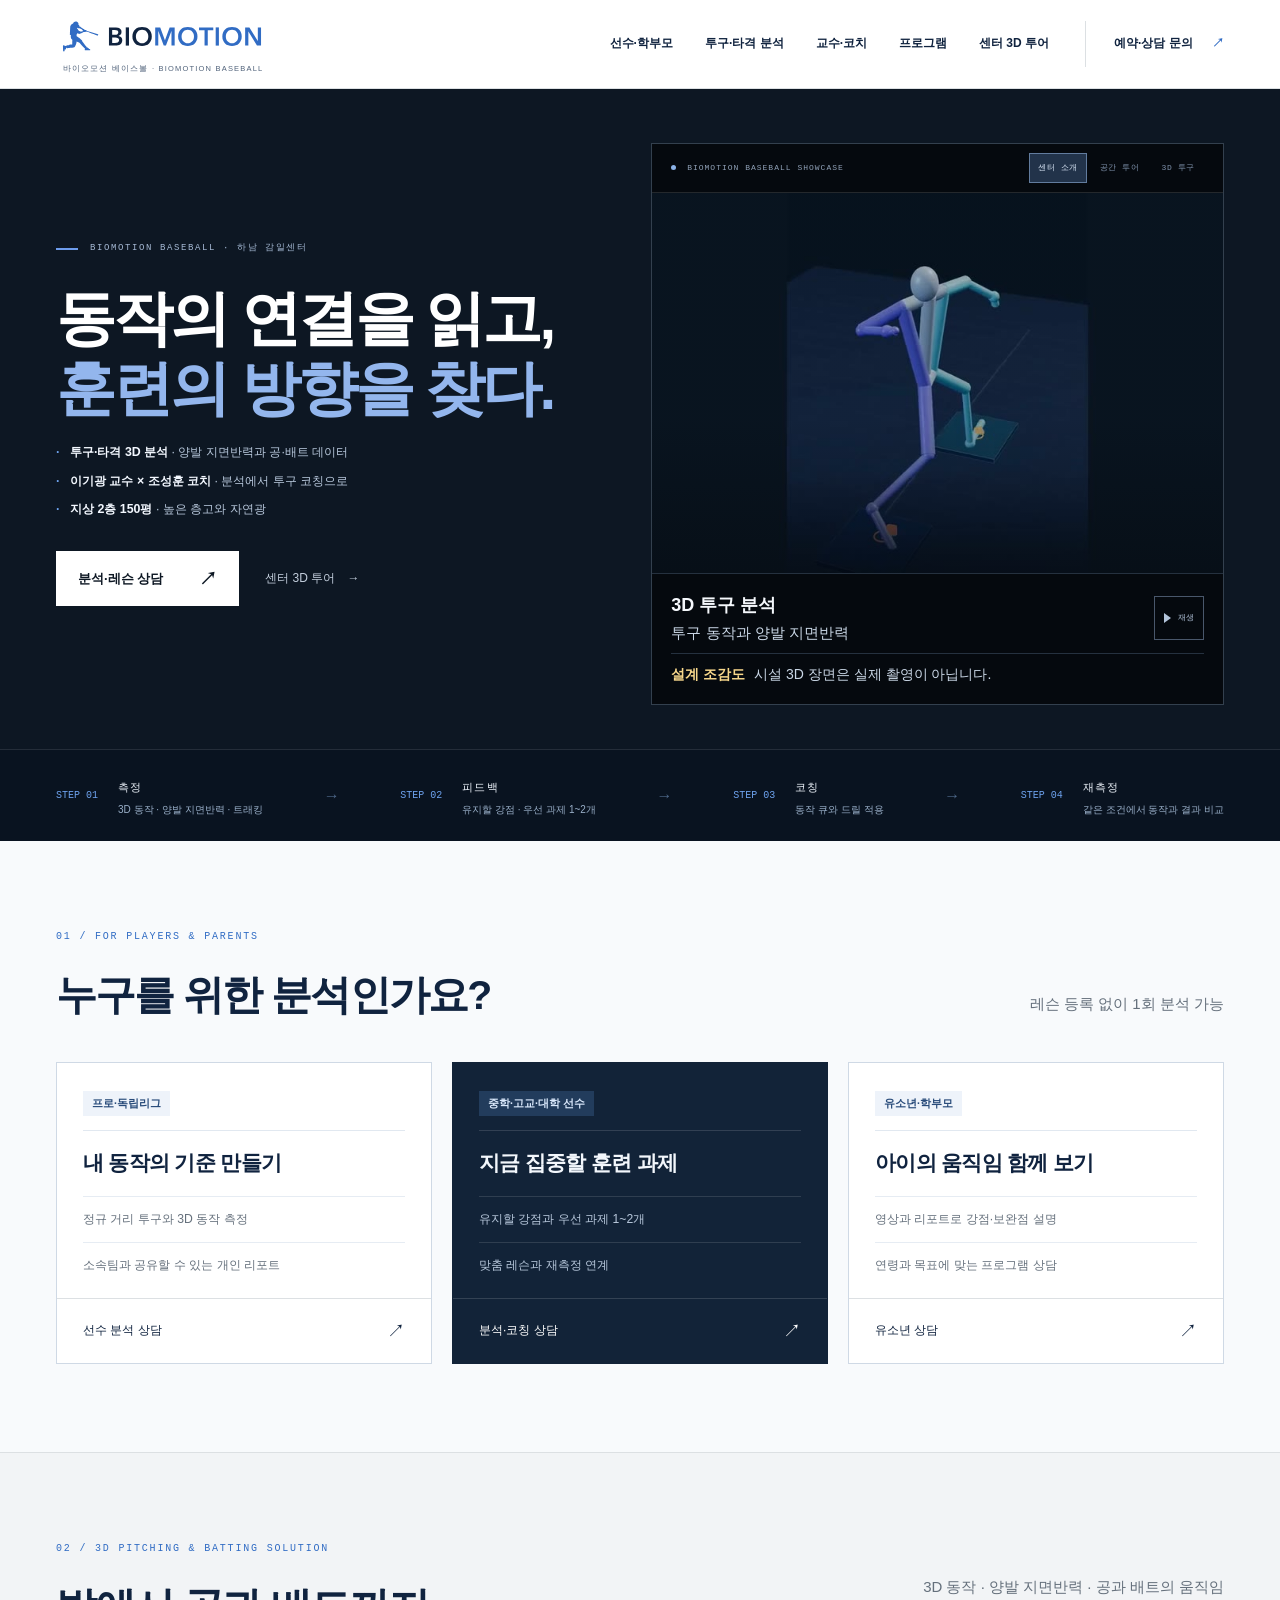
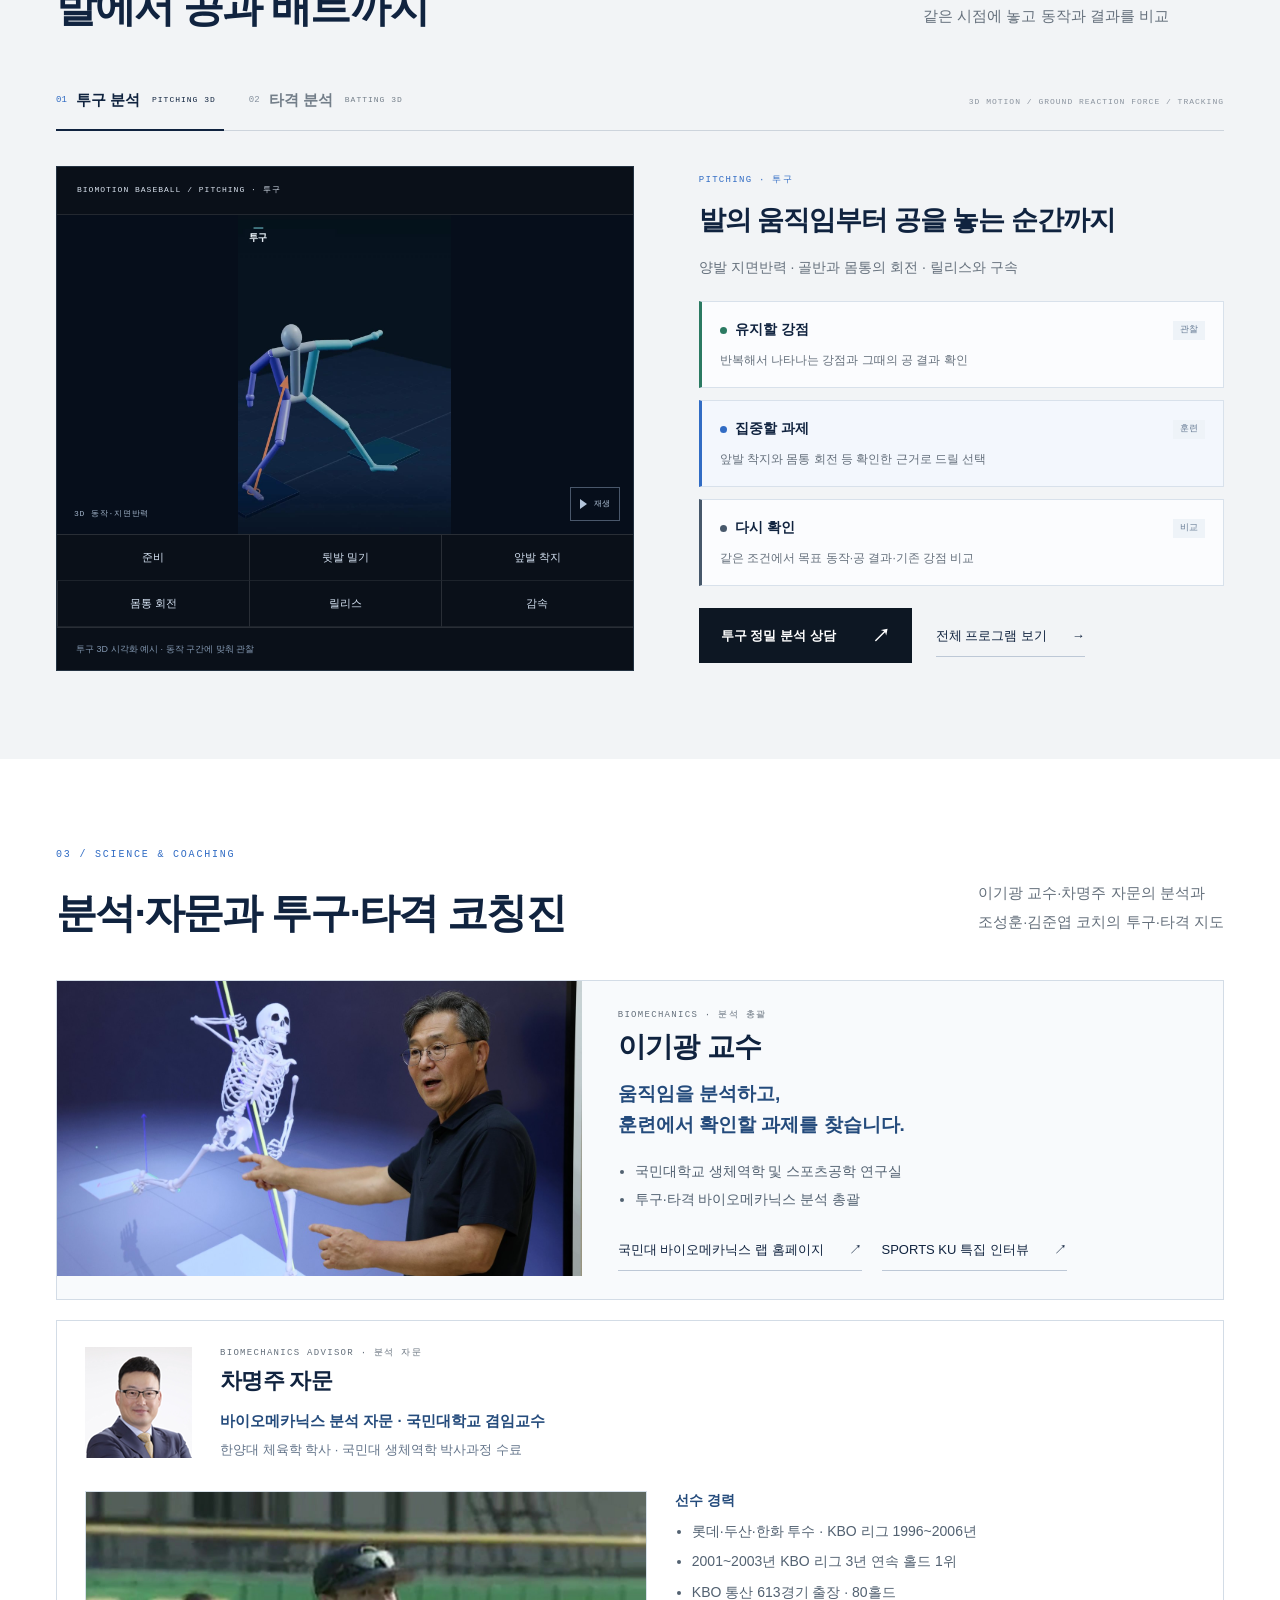
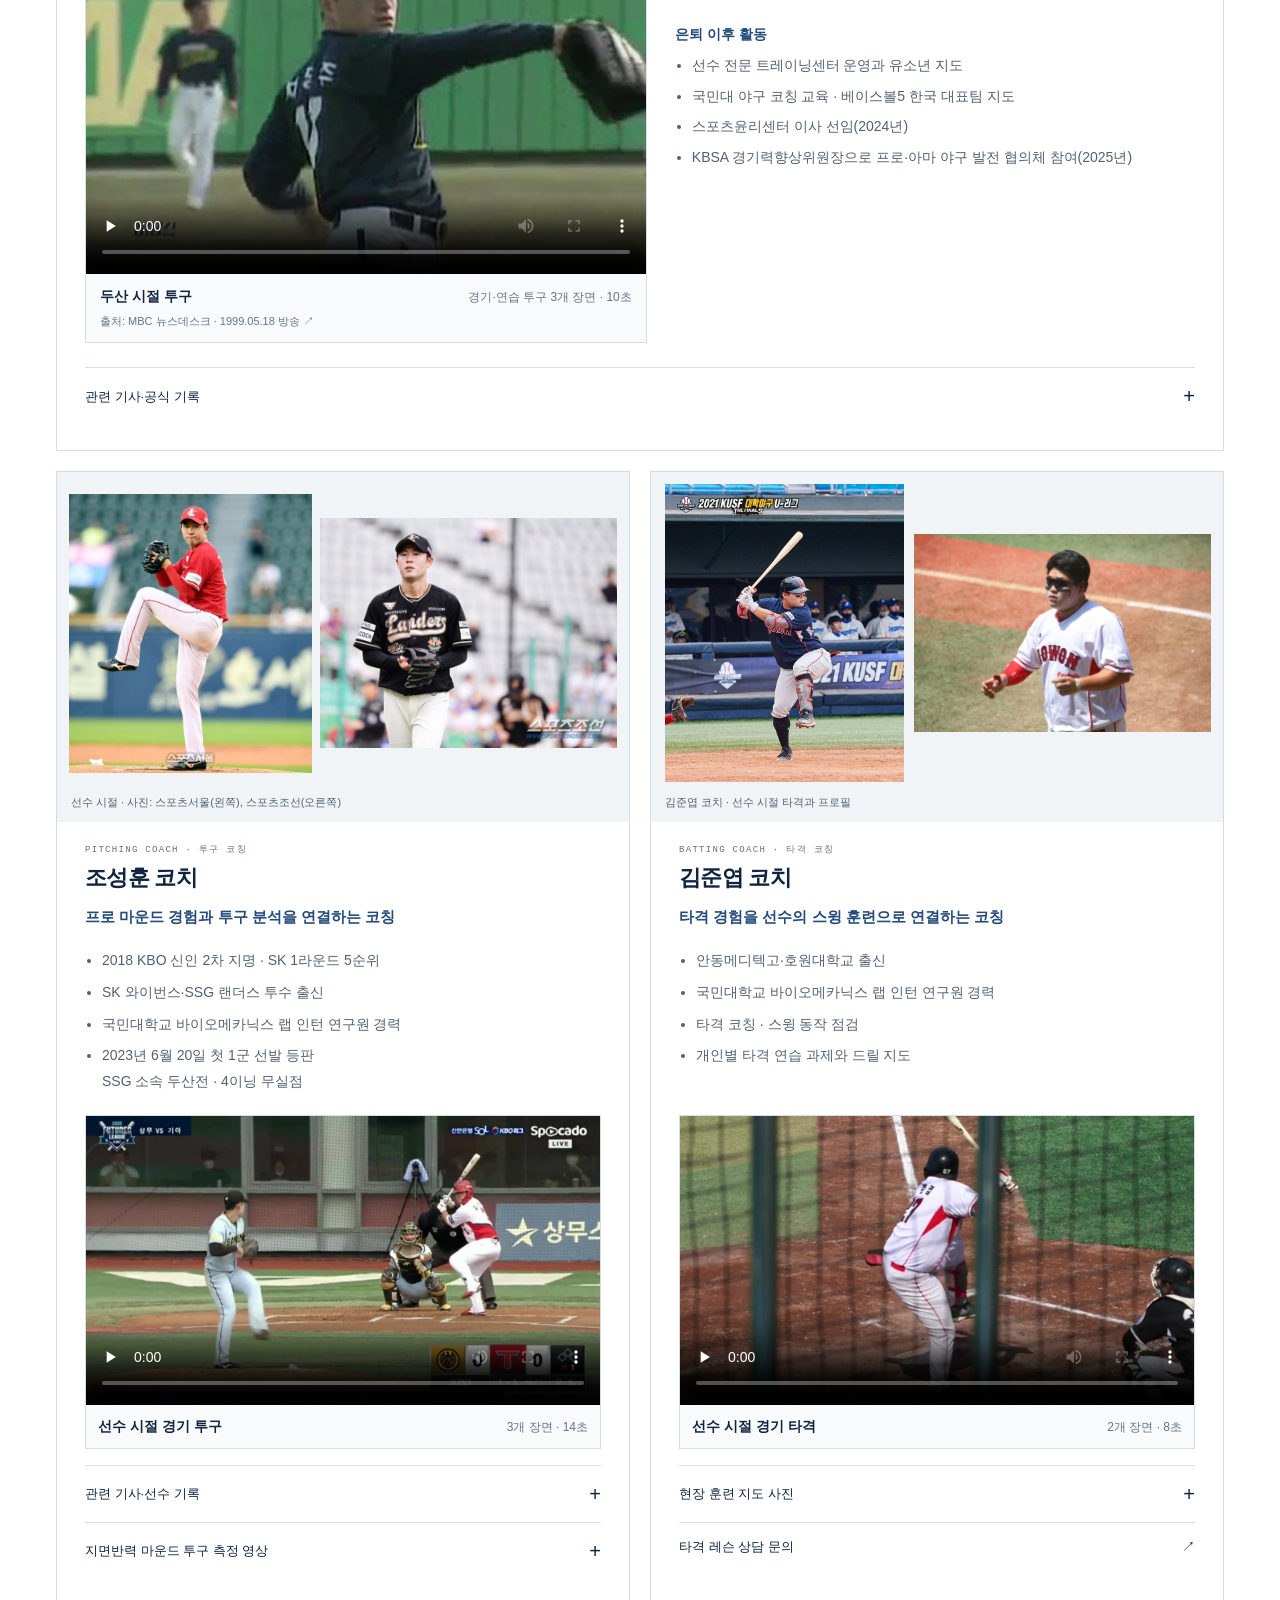
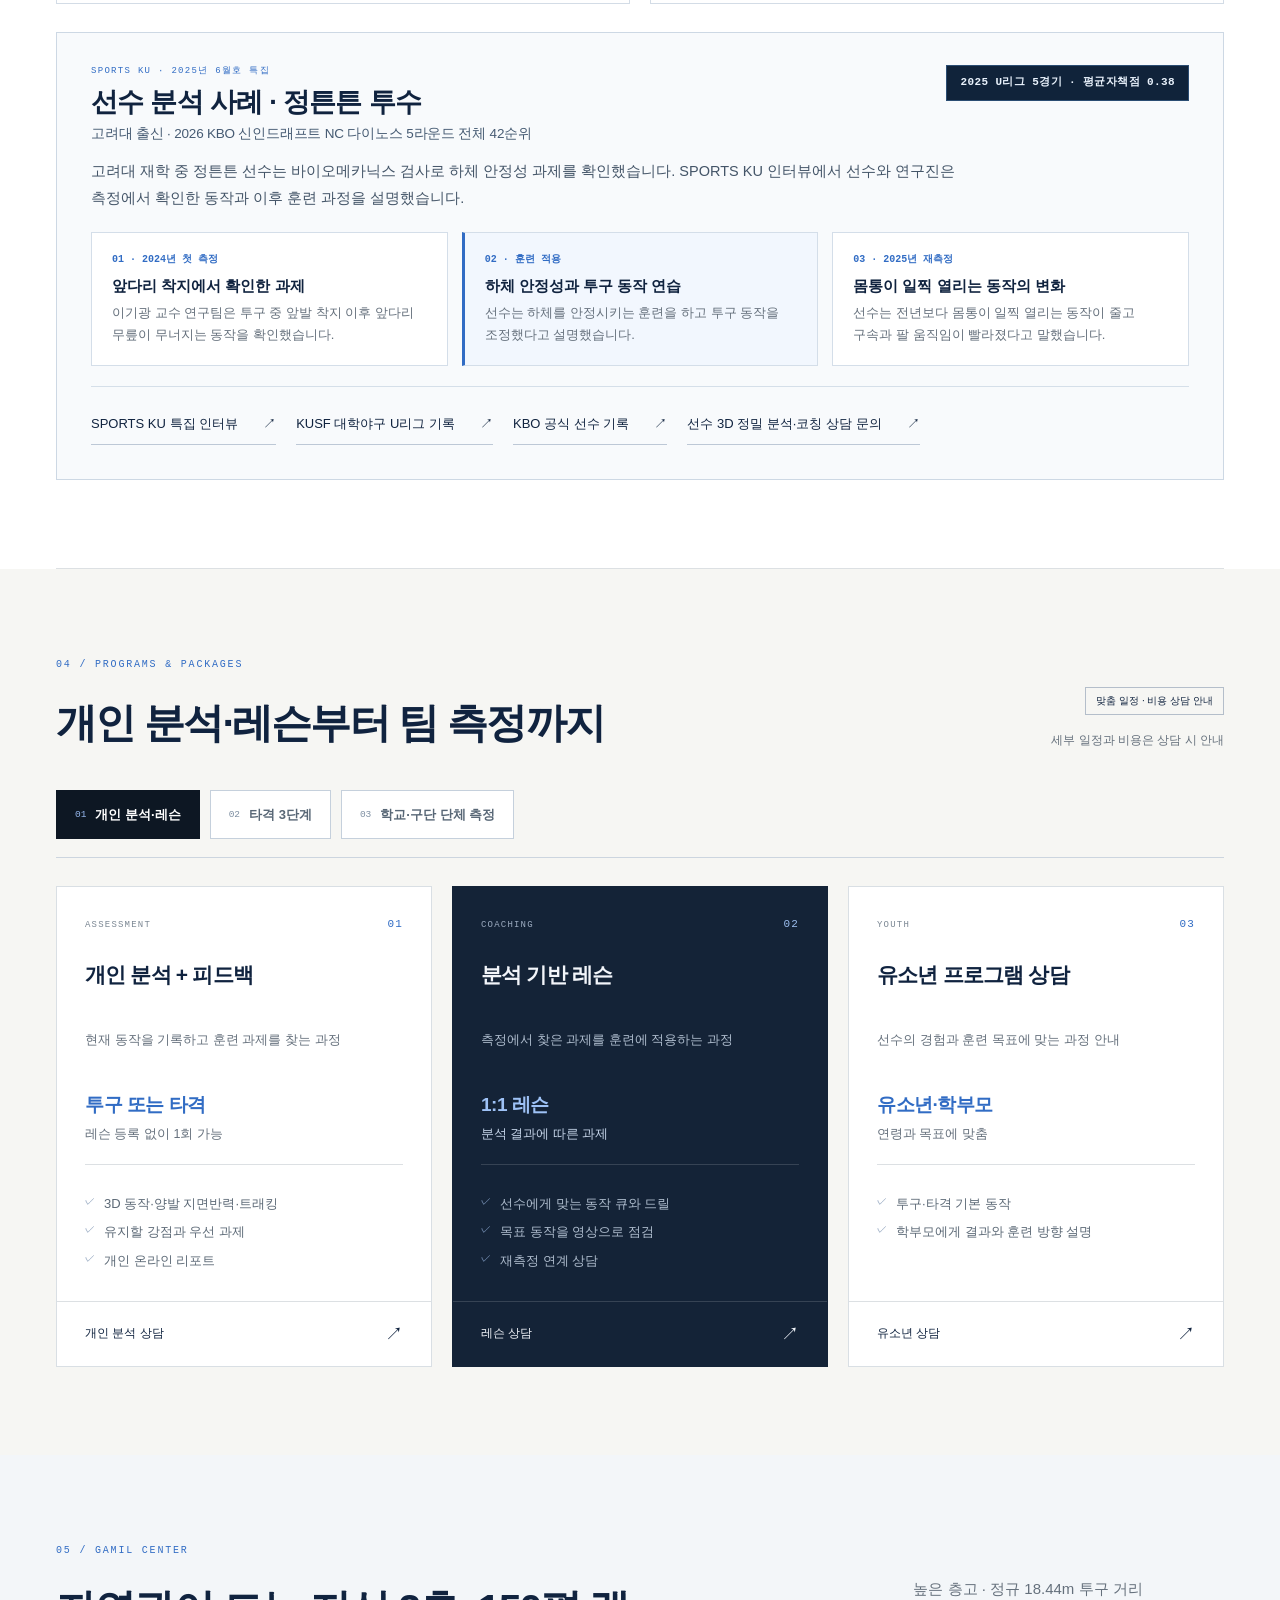
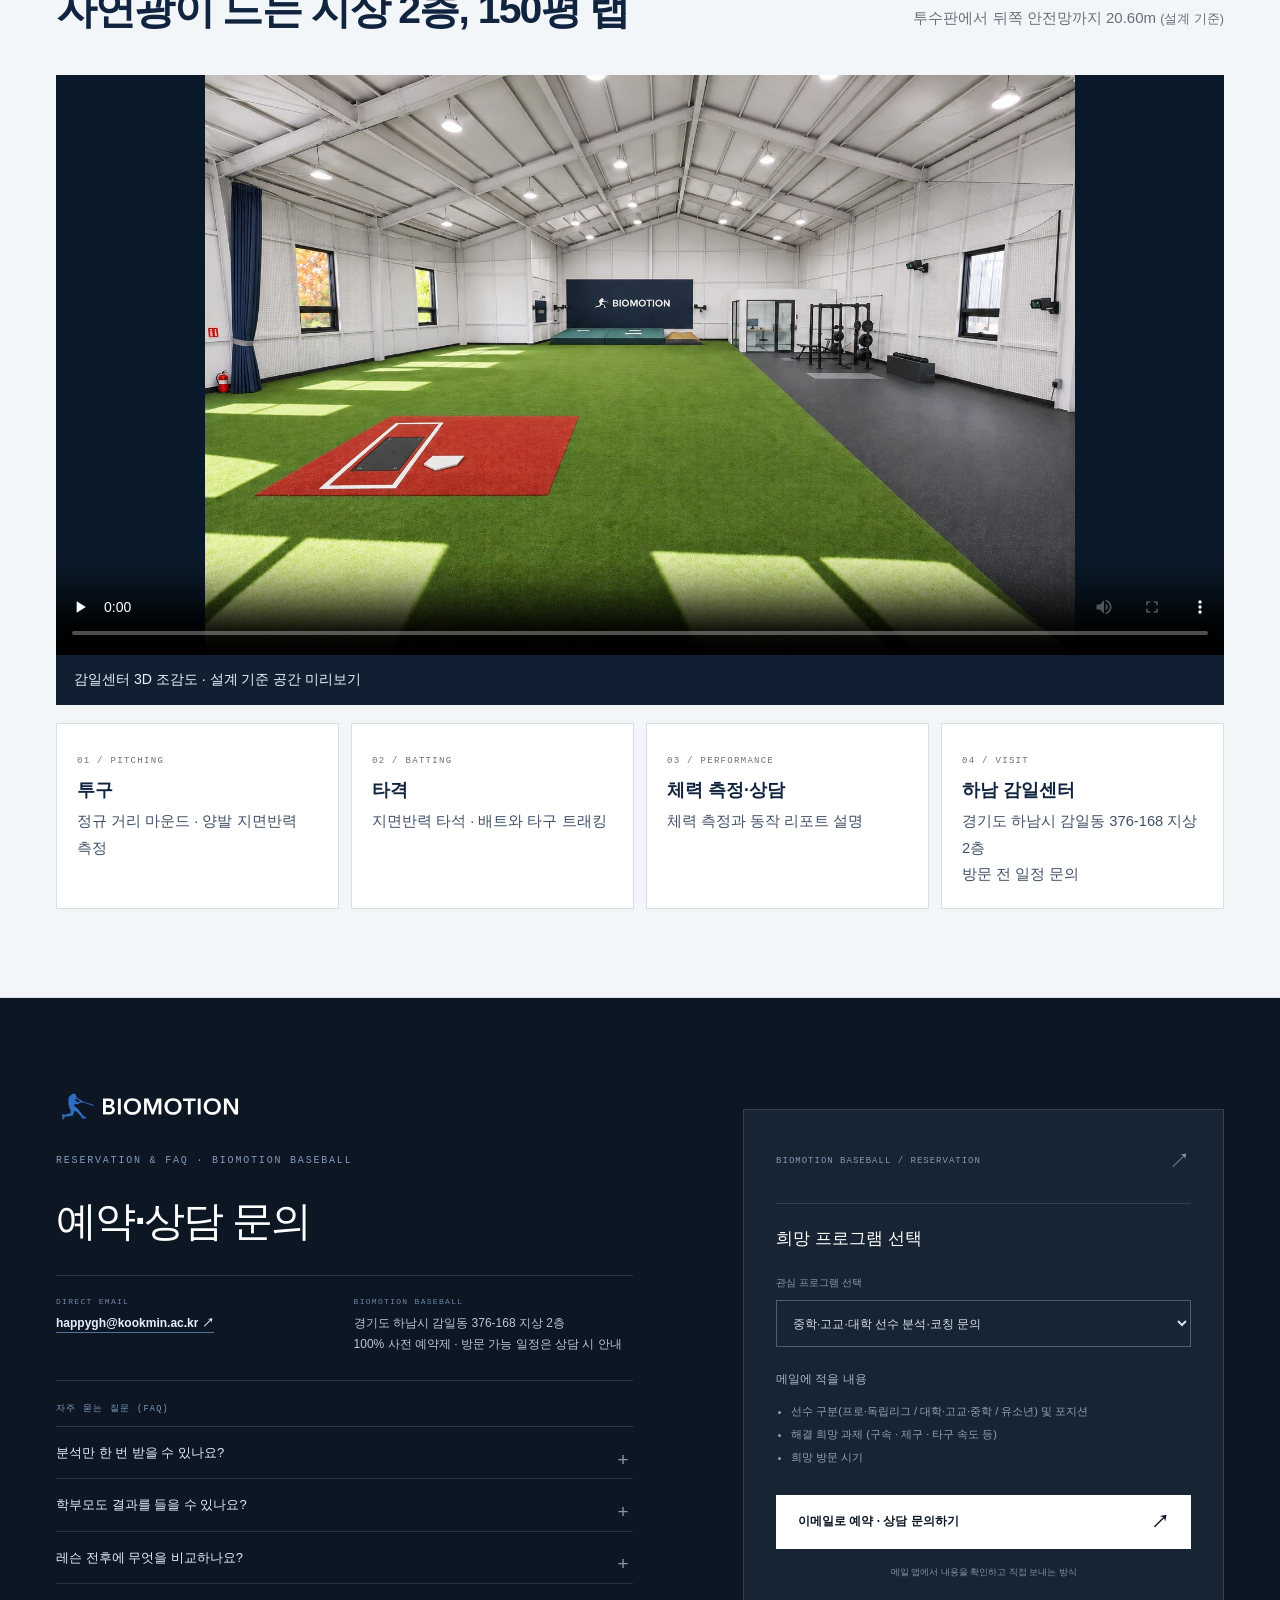
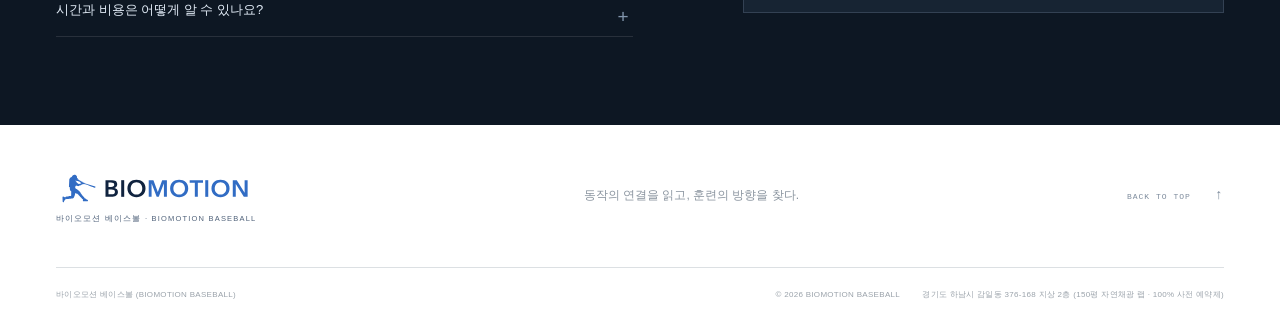
==== index.html @ 8c597ff2 "Add Doosan pitching clip to Cha adviser profile" ====
<!doctype html>
<html lang="ko">
<head>
  <meta charset="utf-8">
  <meta name="viewport" content="width=device-width, initial-scale=1">
  <meta name="theme-color" content="#08131f">
  <title>바이오모션 베이스볼 | BIOMOTION BASEBALL — 3D 투구·타격 분석 &amp; 전담 코칭</title>
  <meta name="description" content="바이오모션 베이스볼 하남 감일센터. 3D 투구·타격 분석, 양발 지면반력 측정, 개인 코칭과 재측정. 이기광 교수 · 조성훈 투수 코치.">
  <link rel="canonical" href="https://biomotion.kr/">
  <meta property="og:type" content="website">
  <meta property="og:url" content="https://biomotion.kr/">
  <meta property="og:title" content="바이오모션 베이스볼 | 3D 투구·타격 분석과 코칭">
  <meta property="og:description" content="하남 감일센터 · 선수의 움직임을 읽고 훈련 과제를 찾는 3D 분석과 코칭">
  <meta property="og:image" content="https://biomotion.kr/assets/facility-interior-wide.jpg">
  <link rel="icon" href="assets/brand/biomotion-symbol.svg">
  <link rel="stylesheet" href="center.css?v=20261107-team-intern">
  <script src="center.js?v=20261106-sportsku" defer></script>
</head>
<body>
<a class="skip" href="#main">본문으로 이동</a>
<header class="header" id="page-header">
  <div class="nav-inner wrap">
    <a class="brand" href="#intro" aria-label="바이오모션 베이스볼 홈">
      <span class="brand-lockup">
        <img src="assets/brand/biomotion-horizontal-color.svg" width="736" height="160" alt="BioMotion">
        <small>바이오모션 베이스볼 · BIOMOTION BASEBALL</small>
      </span>
    </a>
    <button class="menu" aria-expanded="false" aria-controls="navigation"><span>메뉴</span><i aria-hidden="true"></i></button>
    <nav id="navigation" aria-label="주 메뉴">
      <a href="#solutions">선수·학부모</a>
      <a href="#analysis">투구·타격 분석</a>
      <a href="#team">교수·코치</a>
      <a href="#services">프로그램</a>
      <a href="#facility">센터 3D 투어</a>
      <a class="nav-contact" href="#contact">예약·상담 문의 <span aria-hidden="true">↗</span></a>
    </nav>
  </div>
  <div class="scroll-progress" aria-hidden="true"><span id="page-progress"></span></div>
</header>

<main id="main">
  <!-- 00. HERO -->
  <section class="hero" id="intro">
    <div class="wrap hero-grid">
      <div class="hero-copy">
        <p class="eyebrow"><span class="accent-line"></span> BIOMOTION BASEBALL · 하남 감일센터</p>
        <h1>동작의 연결을 읽고,<br><em>훈련의 방향을 찾다.</em></h1>
        <ul class="hero-bullet-summary" aria-label="센터 핵심 안내">
          <li><strong>투구·타격 3D 분석</strong> · 양발 지면반력과 공·배트 데이터</li>
          <li><strong>이기광 교수 × 조성훈 코치</strong> · 분석에서 투구 코칭으로</li>
          <li><strong>지상 2층 150평</strong> · 높은 층고와 자연광</li>
        </ul>
        <div class="hero-actions">
          <a class="button button-white" href="#contact">분석·레슨 상담 <span aria-hidden="true">↗</span></a>
          <a class="hero-secondary" href="#facility">센터 3D 투어 <span aria-hidden="true">→</span></a>
        </div>
      </div>

      <figure class="hero-visual">
        <div class="visual-topline">
          <span><i aria-hidden="true"></i> BIOMOTION BASEBALL SHOWCASE</span>
          <div class="hero-sport-switch" role="group" aria-label="첫 화면 영상 선택">
            <button type="button" data-hero-sport="official" aria-pressed="true">센터 소개</button>
            <button type="button" data-hero-sport="tour" aria-pressed="false">공간 투어</button>
            <button type="button" data-hero-sport="pitching" aria-pressed="false">3D 투구</button>
          </div>
        </div>
        <div class="hero-media is-contain" id="hero-media-stage" data-hero-mode="official">
          <video id="hero-video" src="assets/baseball-center-hero-desktop-20261106.mp4" poster="assets/baseball-center-hero-desktop-poster-20261106.jpg" data-video-label="이기광 교수 × 조성훈 코치 센터 소개 영상" muted loop playsinline preload="metadata" aria-label="이기광 교수 × 조성훈 코치 센터 소개 영상"></video>
          <span class="visual-coordinate coord-left" aria-hidden="true">BIOMOTION<br>BASEBALL</span>
          <span class="visual-coordinate coord-right" id="hero-sport-label" aria-hidden="true">이기광 교수 × 조성훈 코치</span>
          <span class="corner corner-tl" aria-hidden="true"></span><span class="corner corner-br" aria-hidden="true"></span>
        </div>
        <figcaption>
          <div class="hero-scene-caption">
            <strong id="hero-scene-title">3D 투구 분석</strong>
            <p id="hero-scene-detail">투구 동작과 양발 지면반력</p>
          </div>
          <div class="hero-video-actions">
            <button class="video-control" id="hero-video-control" aria-label="바이오모션 베이스볼 센터 소개 영상 재생"><span class="pause-icon" aria-hidden="true"></span><span class="control-label">재생</span></button>
          </div>
          <p class="hero-design-note" id="hero-design-note"><strong>설계 조감도</strong> 시설 3D 장면은 실제 촬영이 아닙니다.</p>
        </figcaption>
      </figure>
    </div>

    <div class="pillars-strip" id="process" aria-label="바이오모션 베이스볼 4단계 프로세스">
      <div class="wrap">
        <div><span class="mono">STEP 01</span><div><strong>측정</strong><span>3D 동작 · 양발 지면반력 · 트래킹</span></div></div>
        <i aria-hidden="true">→</i>
        <div><span class="mono">STEP 02</span><div><strong>피드백</strong><span>유지할 강점 · 우선 과제 1~2개</span></div></div>
        <i aria-hidden="true">→</i>
        <div><span class="mono">STEP 03</span><div><strong>코칭</strong><span>동작 큐와 드릴 적용</span></div></div>
        <i aria-hidden="true">→</i>
        <div><span class="mono">STEP 04</span><div><strong>재측정</strong><span>같은 조건에서 동작과 결과 비교</span></div></div>
      </div>
    </div>
  </section>

  <!-- 01. CONSUMER SOLUTIONS (Pro & Independent / High School & Elite / Parents & Youth) -->
  <section id="solutions" class="solutions-section section">
    <div id="start" class="sr-only" aria-hidden="true"></div>
    <div class="wrap">
      <div class="section-top">
        <div><p class="eyebrow">01 / FOR PLAYERS &amp; PARENTS</p><h2>누구를 위한 분석인가요?</h2></div>
        <p class="section-description">레슨 등록 없이 1회 분석 가능</p>
      </div>
      <div class="consumer-grid">
        <article class="consumer-card">
          <div class="consumer-head"><span class="consumer-tag">프로·독립리그</span></div>
          <h3>내 동작의 기준 만들기</h3>
          <ul class="consumer-points"><li>정규 거리 투구와 3D 동작 측정</li><li>소속팀과 공유할 수 있는 개인 리포트</li></ul>
          <a href="#contact" class="price-link" data-consult="프로·독립리그 선수 1회 정밀 분석 문의">선수 분석 상담 <span aria-hidden="true">↗</span></a>
        </article>
        <article class="consumer-card consumer-card-featured">
          <div class="consumer-head"><span class="consumer-tag">중학·고교·대학 선수</span></div>
          <h3>지금 집중할 훈련 과제</h3>
          <ul class="consumer-points"><li>유지할 강점과 우선 과제 1~2개</li><li>맞춤 레슨과 재측정 연계</li></ul>
          <a href="#contact" class="price-link" data-consult="중학·고교·대학 선수 분석·코칭 문의">분석·코칭 상담 <span aria-hidden="true">↗</span></a>
        </article>
        <article class="consumer-card">
          <div class="consumer-head"><span class="consumer-tag">유소년·학부모</span></div>
          <h3>아이의 움직임 함께 보기</h3>
          <ul class="consumer-points"><li>영상과 리포트로 강점·보완점 설명</li><li>연령과 목표에 맞는 프로그램 상담</li></ul>
          <a href="#contact" class="price-link" data-consult="유소년·학부모 상담">유소년 상담 <span aria-hidden="true">↗</span></a>
        </article>
      </div>
    </div>
  </section>

  <!-- 02. 3D PITCHING & BATTING ANALYSIS -->
  <section id="analysis" class="analysis-section section">
    <div id="philosophy" class="sr-only" aria-hidden="true"></div>
    <div id="pitching" class="sr-only" aria-hidden="true"></div>
    <div id="feedback" class="sr-only" aria-hidden="true"></div>
    <div class="wrap">
      <div class="section-top">
        <div>
          <p class="eyebrow">02 / 3D PITCHING &amp; BATTING SOLUTION</p>
          <h2>발에서 공과 배트까지</h2>
        </div>
        <p class="section-description">3D 동작 · 양발 지면반력 · 공과 배트의 움직임<br>같은 시점에 놓고 동작과 결과를 비교</p>
      </div>

      <div class="analysis-toolbar">
        <div class="tabs" role="tablist" aria-label="분석 종목 선택">
          <button id="tab-pitching" role="tab" aria-selected="true" aria-controls="analysis-panel" data-sport="pitching"><span>01</span> 투구 분석 <small>PITCHING 3D</small></button>
          <button id="tab-batting" role="tab" aria-selected="false" aria-controls="analysis-panel" data-sport="batting" tabindex="-1"><span>02</span> 타격 분석 <small>BATTING 3D</small></button>
        </div>
        <span class="toolbar-note">3D MOTION / GROUND REACTION FORCE / TRACKING</span>
      </div>

      <div id="analysis-panel" role="tabpanel" aria-labelledby="tab-pitching" tabindex="0"></div>
    </div>
  </section>

  <section id="team" class="team-section section wrap">
    <div class="section-top">
      <div><p class="eyebrow">03 / SCIENCE &amp; COACHING</p><h2>분석·자문과 투구·타격 코칭진</h2></div>
      <p class="section-description">이기광 교수·차명주 자문의 분석과<br>조성훈·김준엽 코치의 투구·타격 지도</p>
    </div>
    <div class="team-showcase" id="team-profiles">
      <article class="team-card professor-profile" id="prof-lee" aria-labelledby="prof-lee-heading">
        <figure class="professor-media"><img src="assets/prof-lee-3d-skeleton.jpg" alt="투구 3D 골격을 설명하는 이기광 교수" loading="lazy"></figure>
        <div class="public-team-copy professor-copy">
          <p class="mini-label">BIOMECHANICS · 분석 총괄</p><h3 id="prof-lee-heading">이기광 교수</h3>
          <p class="professor-lead">움직임을 분석하고,<br>훈련에서 확인할 과제를 찾습니다.</p>
          <ul class="team-roles"><li>국민대학교 생체역학 및 스포츠공학 연구실</li><li>투구·타격 바이오메카닉스 분석 총괄</li></ul>
          <div class="public-team-links">
            <a class="text-link" href="https://cms.kookmin.ac.kr/biomechanics/index.do" target="_blank" rel="noopener noreferrer">국민대 바이오메카닉스 랩 홈페이지 <span aria-hidden="true">↗</span></a>
            <a class="text-link" href="https://blog.naver.com/sportsku/223913557237" target="_blank" rel="noopener noreferrer">SPORTS KU 특집 인터뷰 <span aria-hidden="true">↗</span></a>
          </div>
        </div>
      </article>
      <article class="team-card advisor-profile" id="advisor-cha" aria-labelledby="advisor-cha-heading">
        <figure class="advisor-portrait"><img src="assets/advisor-cha-portrait-20261107.png" width="107" height="120" alt="차명주 바이오메카닉스 분석 자문" loading="lazy"></figure>
        <div class="advisor-identity">
          <p class="mini-label">BIOMECHANICS ADVISOR · 분석 자문</p>
          <h3 id="advisor-cha-heading">차명주 자문</h3>
          <p class="advisor-position">바이오메카닉스 분석 자문 · 국민대학교 겸임교수</p>
          <p class="advisor-education">한양대 체육학 학사 · 국민대 생체역학 박사과정 수료</p>
        </div>
        <div class="advisor-feature">
          <figure class="advisor-career-video">
            <div class="advisor-video-media"><video id="advisor-cha-career-video" src="assets/advisor-cha-doosan-pitching-20261107.mp4" poster="assets/advisor-cha-doosan-pitching-poster-20261107.jpg" width="1408" height="960" controls playsinline preload="none" aria-label="차명주 자문의 두산 선수 시절 경기와 연습 투구 장면" aria-describedby="advisor-cha-video-caption"></video></div>
            <figcaption id="advisor-cha-video-caption"><strong>두산 시절 투구</strong><span>경기·연습 투구 3개 장면 · 10초</span></figcaption>
            <p class="advisor-video-source"><a href="https://imnews.imbc.com/replay/1999/nwdesk/article/1780797_30730.html" target="_blank" rel="noopener noreferrer">출처: MBC 뉴스데스크 · 1999.05.18 방송 <span aria-hidden="true">↗</span></a></p>
          </figure>
          <div class="advisor-career-grid">
          <section aria-labelledby="advisor-playing-heading">
            <h4 id="advisor-playing-heading">선수 경력</h4>
            <ul>
              <li>롯데·두산·한화 투수 · KBO 리그 1996~2006년</li>
              <li>2001~2003년 KBO 리그 3년 연속 홀드 1위</li>
              <li>KBO 통산 613경기 출장 · 80홀드</li>
            </ul>
          </section>
          <section aria-labelledby="advisor-after-heading">
            <h4 id="advisor-after-heading">은퇴 이후 활동</h4>
            <ul>
              <li>선수 전문 트레이닝센터 운영과 유소년 지도</li>
              <li>국민대 야구 코칭 교육 · 베이스볼5 한국 대표팀 지도</li>
              <li>스포츠윤리센터 이사 선임(2024년)</li>
              <li>KBSA 경기력향상위원장으로 프로·아마 야구 발전 협의체 참여(2025년)</li>
            </ul>
          </section>
          </div>
        </div>
        <details class="coach-more advisor-sources">
          <summary>관련 기사·공식 기록 <span aria-hidden="true">+</span></summary>
          <div class="public-team-links">
            <a class="text-link" href="https://www.koreabaseball.com/Record/Player/PitcherDetail/Total.aspx?playerId=96570" target="_blank" rel="noopener noreferrer">KBO 공식 선수 기록 <span aria-hidden="true">↗</span></a>
            <a class="text-link" href="https://www.donga.com/news/Culture/article/all/20240506/124803631/1" target="_blank" rel="noopener noreferrer">동아일보 · 은퇴 이후 활동 인터뷰 <span aria-hidden="true">↗</span></a>
            <a class="text-link" href="https://v.daum.net/v/20230624101811482" target="_blank" rel="noopener noreferrer">시사IN · 생체역학 인터뷰 <span aria-hidden="true">↗</span></a>
            <a class="text-link" href="https://sports.kookmin.ac.kr/kookmin/plus/1074592?pn=71" target="_blank" rel="noopener noreferrer">국민대 · 야구 코칭 교육 소개 <span aria-hidden="true">↗</span></a>
            <a class="text-link" href="https://news.sbs.co.kr/news/endPage.do?news_id=N1007754042" target="_blank" rel="noopener noreferrer">SBS · 스포츠윤리센터 이사 선임 <span aria-hidden="true">↗</span></a>
            <a class="text-link" href="https://www.koreabaseball.com/MediaNews/Notice/View.aspx?bdSe=11465" target="_blank" rel="noopener noreferrer">KBO·KBSA 발전 협의체 <span aria-hidden="true">↗</span></a>
          </div>
        </details>
      </article>
      <div class="public-team-grid">
        <article class="team-card coach-profile" id="coach-jo" aria-labelledby="coach-jo-heading">
          <figure class="coach-career-photos">
          <div class="coach-career-photo-pair">
            <img src="assets/coach-jo-sk-career-20261107.jpg" width="620" height="712" alt="SK 와이번스 시절 투구하는 조성훈 코치" loading="lazy">
            <img src="assets/coach-jo-ssg-career-20261107.jpg" width="662" height="512" alt="SSG 랜더스 유니폼을 입은 조성훈 코치" loading="lazy">
          </div>
          <figcaption>선수 시절 · 사진: 스포츠서울(왼쪽), 스포츠조선(오른쪽)</figcaption>
        </figure>
          <div class="public-team-copy coach-profile-intro">
            <p class="mini-label">PITCHING COACH · 투구 코칭</p><h3 id="coach-jo-heading">조성훈 코치</h3>
            <p class="coach-profile-lead">프로 마운드 경험과 투구 분석을 연결하는 코칭</p>
            <ul class="team-roles">
            <li>2018 KBO 신인 2차 지명 · SK 1라운드 5순위</li>
            <li>SK 와이번스·SSG 랜더스 투수 출신</li>
            <li>국민대학교 바이오메카닉스 랩 인턴 연구원 경력</li>
            <li>2023년 6월 20일 첫 1군 선발 등판<br>SSG 소속 두산전 · 4이닝 무실점</li>
          </ul>
          </div>
          <div class="coach-video-wrap"><figure class="coach-career-video">
            <div class="public-team-media"><video id="coach-jo-career-video" src="assets/coach-jo-game-pitching-20261107.mp4" poster="assets/coach-jo-game-pitching-poster-20261107.jpg" width="1280" height="720" controls playsinline preload="none" aria-label="조성훈 코치의 선수 시절 경기 투구 장면 모음"></video></div>
            <figcaption><strong>선수 시절 경기 투구</strong><span>3개 장면 · 14초</span></figcaption>
          </figure></div>
          <div class="coach-resources">
            <details class="coach-more">
              <summary>관련 기사·선수 기록 <span aria-hidden="true">+</span></summary>
              <div class="coach-news-links" aria-label="조성훈 코치 관련 기사">
            <a href="https://m.sports.naver.com/kbaseball/article/477/0000089379" target="_blank" rel="noopener noreferrer"><span class="coach-news-source">SPOTV NEWS · 2017.09.11</span><span>2018 드래프트 · SK 1라운드 지명</span><span aria-hidden="true">↗</span></a>
            <a href="https://m.sports.naver.com/kbaseball/article/421/0006877943" target="_blank" rel="noopener noreferrer"><span class="coach-news-source">뉴스1 · 2023.06.20</span><span>첫 선발 등판 · 4이닝 무실점</span><span aria-hidden="true">↗</span></a>
          </div>
              <div class="public-team-links">
            <a class="text-link" href="https://www.koreabaseball.com/Futures/Player/PitcherDetail.aspx?playerId=68848" target="_blank" rel="noopener noreferrer">KBO 선수 기록 <span aria-hidden="true">↗</span></a>
            <a class="text-link" href="https://www.instagram.com/unconscious_pitching/" target="_blank" rel="noopener noreferrer">코치 인스타그램 <span aria-hidden="true">↗</span></a>
          </div>
            </details>
            <details class="coach-measurement">
            <summary>지면반력 마운드 투구 측정 영상 <span aria-hidden="true">+</span></summary>
            <div class="public-team-media"><video src="assets/coach-jo-measurement-20261106.mp4" poster="assets/coach-jo-lab-mound.jpg" controls playsinline preload="none" aria-label="조성훈 코치의 지면반력 마운드 투구 측정"></video></div>
          </details>
          </div>
        </article>
        <article class="team-card coach-profile" id="coach-kim" aria-labelledby="coach-kim-heading">
          <figure class="coach-career-photos">
            <div class="coach-career-photo-pair">
              <img src="assets/coach-kim-playing-20261107.jpg" width="720" height="900" alt="대학 경기에서 타격을 준비하는 김준엽 코치" loading="lazy">
              <img src="assets/coach-kim-profile-20261107.jpg" width="1200" height="800" alt="야구장에서 유니폼을 입은 김준엽 코치" loading="lazy">
            </div>
            <figcaption>김준엽 코치 · 선수 시절 타격과 프로필</figcaption>
          </figure>
          <div class="public-team-copy coach-profile-intro">
            <p class="mini-label">BATTING COACH · 타격 코칭</p><h3 id="coach-kim-heading">김준엽 코치</h3>
            <p class="coach-profile-lead">타격 경험을 선수의 스윙 훈련으로 연결하는 코칭</p>
            <ul class="team-roles">
              <li>안동메디텍고·호원대학교 출신</li>
              <li>국민대학교 바이오메카닉스 랩 인턴 연구원 경력</li>
              <li>타격 코칭 · 스윙 동작 점검</li>
              <li>개인별 타격 연습 과제와 드릴 지도</li>
            </ul>
          </div>
          <div class="coach-video-wrap">
            <figure class="coach-career-video">
              <div class="public-team-media"><video id="coach-kim-career-video" src="assets/coach-kim-game-batting-20261107.mp4" poster="assets/coach-kim-game-batting-poster-20261107.jpg" width="1280" height="720" controls playsinline preload="none" aria-label="김준엽 코치의 선수 시절 타격 장면 모음"></video></div>
              <figcaption><strong>선수 시절 경기 타격</strong><span>2개 장면 · 8초</span></figcaption>
            </figure>
          </div>
          <div class="coach-resources">
            <details class="coach-more coach-training">
              <summary>현장 훈련 지도 사진 <span aria-hidden="true">+</span></summary>
              <figure class="coach-training-photo"><img src="assets/coach-kim-coaching-20261107.jpg" width="900" height="1200" alt="선수의 움직임을 시범 보이며 훈련을 지도하는 김준엽 코치" loading="lazy"><figcaption>김준엽 코치의 현장 훈련 지도</figcaption></figure>
            </details>
            <a class="coach-contact-link" href="#contact" data-consult="투구·타격 1:1 레슨 문의">타격 레슨 상담 문의 <span aria-hidden="true">↗</span></a>
          </div>
        </article>
      </div>
    </div>

    <article class="case-study-card" id="case-study" aria-labelledby="case-study-heading">
      <div class="case-study-header">
        <div>
          <p class="mini-label">SPORTS KU · 2025년 6월호 특집</p>
          <h3 id="case-study-heading">선수 분석 사례 · 정튼튼 투수 <small>고려대 출신 · 2026 KBO 신인드래프트 NC 다이노스 5라운드 전체 42순위</small></h3>
        </div>
        <span class="case-study-badge">2025 U리그 5경기 · 평균자책점 0.38</span>
      </div>
      <p class="case-study-lead">고려대 재학 중 정튼튼 선수는 바이오메카닉스 검사로 하체 안정성 과제를 확인했습니다. SPORTS KU 인터뷰에서 선수와 연구진은 측정에서 확인한 동작과 이후 훈련 과정을 설명했습니다.</p>

      <div class="case-study-steps" aria-label="정튼튼 투수의 측정과 훈련 과정">
        <div class="case-step">
          <span class="mono">01 · 2024년 첫 측정</span>
          <strong>앞다리 착지에서 확인한 과제</strong>
          <p>이기광 교수 연구팀은 투구 중 앞발 착지 이후 앞다리 무릎이 무너지는 동작을 확인했습니다.</p>
        </div>
        <div class="case-step case-step-highlight">
          <span class="mono">02 · 훈련 적용</span>
          <strong>하체 안정성과 투구 동작 연습</strong>
          <p>선수는 하체를 안정시키는 훈련을 하고 투구 동작을 조정했다고 설명했습니다.</p>
        </div>
        <div class="case-step">
          <span class="mono">03 · 2025년 재측정</span>
          <strong>몸통이 일찍 열리는 동작의 변화</strong>
          <p>선수는 전년보다 몸통이 일찍 열리는 동작이 줄고 구속과 팔 움직임이 빨라졌다고 말했습니다.</p>
        </div>
      </div>

      <div class="public-team-links case-study-links">
        <a class="text-link" href="https://blog.naver.com/sportsku/223913557237" target="_blank" rel="noopener noreferrer">SPORTS KU 특집 인터뷰 <span aria-hidden="true">↗</span></a>
        <a class="text-link" href="https://kusf.or.kr/league/league_player_detail.html?p_code=22696" target="_blank" rel="noopener noreferrer">KUSF 대학야구 U리그 기록 <span aria-hidden="true">↗</span></a>
        <a class="text-link" href="https://www.koreabaseball.com/Record/Player/PitcherDetail/Basic.aspx?playerId=56940" target="_blank" rel="noopener noreferrer">KBO 공식 선수 기록 <span aria-hidden="true">↗</span></a>
        <a class="text-link" href="#contact" data-consult="중학·고교·대학 선수 분석·코칭 문의">선수 3D 정밀 분석·코칭 상담 문의 <span aria-hidden="true">↗</span></a>
      </div>
    </article>
  </section>

  <!-- 04. PROGRAMS & SERVICES -->
  <section id="services" class="pricing-section section">
    <div id="programs" class="sr-only" aria-hidden="true"></div>
    <div id="pitching-options" class="sr-only" aria-hidden="true"></div>
    <div class="wrap">
      <div class="section-top">
        <div>
          <p class="eyebrow">04 / PROGRAMS &amp; PACKAGES</p>
          <h2>개인 분석·레슨부터 팀 측정까지</h2>
        </div>
        <div class="pricing-meta">
          <span class="outline-label">맞춤 일정 · 비용 상담 안내</span>
          <p>세부 일정과 비용은 상담 시 안내</p>
        </div>
      </div>

      <div class="pricing-tabs" role="tablist" aria-label="서비스 카테고리 선택">
        <button type="button" id="ptab-individual" role="tab" aria-selected="true" aria-controls="pricing-panel-individual" data-pricing-tab="individual">
          <span class="mono">01</span> 개인 분석·레슨
        </button>
        <button type="button" id="ptab-batting" role="tab" aria-selected="false" aria-controls="pricing-panel-batting" data-pricing-tab="batting" tabindex="-1">
          <span class="mono">02</span> 타격 3단계
        </button>
        <button type="button" id="ptab-team" role="tab" aria-selected="false" aria-controls="pricing-panel-team" data-pricing-tab="team" tabindex="-1">
          <span class="mono">03</span> 학교·구단 단체 측정
        </button>
      </div>

      <div id="pricing-panel-individual" class="pricing-tab-panel" role="tabpanel" aria-labelledby="ptab-individual" tabindex="0">
        <div id="individual-pricing-content"></div>
      </div>

      <div id="pricing-panel-batting" class="pricing-tab-panel" role="tabpanel" aria-labelledby="ptab-batting" tabindex="0" hidden>
        <div id="price-cards" class="price-grid"></div>
      </div>

      <div id="pricing-panel-team" class="pricing-tab-panel" role="tabpanel" aria-labelledby="ptab-team" tabindex="0" hidden>
        <div id="team-pricing-content"></div>
      </div>
    </div>
  </section>

  <section id="facility" class="facility-section section">
    <div class="wrap">
      <div class="section-top">
        <div><p class="eyebrow">05 / GAMIL CENTER</p><h2>자연광이 드는 지상 2층, 150평 랩</h2></div>
        <p class="section-description">높은 층고 · 정규 18.44m 투구 거리<br>투수판에서 뒤쪽 안전망까지 20.60m <small>(설계 기준)</small></p>
      </div>
      <figure class="public-tour">
        <video id="facility-tour-wide-video" src="assets/facility-tour-ko-20261106.mp4" poster="assets/facility-interior-wide.jpg" controls playsinline preload="none" aria-label="감일센터 공간 3D 조감도 투어"></video>
        <figcaption>감일센터 3D 조감도 · 설계 기준 공간 미리보기</figcaption>
      </figure>
      <div class="facility-grid">
        <article class="facility-card"><span class="mini-label">01 / PITCHING</span><h3>투구</h3><p>정규 거리 마운드 · 양발 지면반력 측정</p></article>
        <article class="facility-card"><span class="mini-label">02 / BATTING</span><h3>타격</h3><p>지면반력 타석 · 배트와 타구 트래킹</p></article>
        <article class="facility-card"><span class="mini-label">03 / PERFORMANCE</span><h3>체력 측정·상담</h3><p>체력 측정과 동작 리포트 설명</p></article>
        <article class="facility-card"><span class="mini-label">04 / VISIT</span><h3>하남 감일센터</h3><p>경기도 하남시 감일동 376-168 지상 2층<br>방문 전 일정 문의</p></article>
      </div>
    </div>
  </section>

  <!-- 06. CONSULTATION & FAQ -->
  <section id="contact" class="contact-section section">
    <div id="faq" class="sr-only" aria-hidden="true"></div>
    <div class="wrap contact-grid">
      <div class="contact-copy">
        <img class="contact-brand-logo" src="assets/brand/biomotion-horizontal-dark.svg" width="736" height="160" alt="BioMotion">
        <p class="eyebrow">RESERVATION &amp; FAQ · BIOMOTION BASEBALL</p>
        <h2>예약·상담 문의</h2>

        <div class="contact-meta-grid">
          <div>
            <span class="mini-label">DIRECT EMAIL</span>
            <p><a class="contact-inline-mail" href="mailto:happygh@kookmin.ac.kr">happygh@kookmin.ac.kr <span aria-hidden="true">↗</span></a></p>
          </div>
          <div>
            <span class="mini-label">BIOMOTION BASEBALL</span>
            <p>경기도 하남시 감일동 376-168 지상 2층<br>100% 사전 예약제 · 방문 가능 일정은 상담 시 안내</p>
          </div>
        </div>

        <div class="contact-faq-wrap" aria-label="선수 및 학부모 자주 묻는 질문">
          <span class="mini-label">자주 묻는 질문 (FAQ)</span>
          <div id="faq-list"></div>
        </div>
      </div>

      <div class="consult">
        <div class="consult-heading"><span class="mono">BIOMOTION BASEBALL / RESERVATION</span><span aria-hidden="true">↗</span></div>
        <h3>희망 프로그램 선택</h3>
        <label for="consult-sport">관심 프로그램 선택</label>
        <select id="consult-sport">
          <option>중학·고교·대학 선수 분석·코칭 문의</option>
          <option>프로·독립리그 선수 1회 정밀 분석 문의</option>
          <option>유소년·학부모 상담</option>
          <option>투구 1회 정밀 분석 + 피드백 (단독 신청)</option>
          <option>타격 1회 정밀 분석 + 피드백 (단독 신청)</option>
          <option>투구·타격 1:1 레슨 문의</option>
          <option>타격 패키지 — STEP 1 측정 + 피드백</option>
          <option>타격 패키지 — STEP 2 측정 + 피드백 + 레슨(60분)</option>
          <option>타격 패키지 — STEP 3 측정 + 피드백 + 레슨 + 재측정</option>
          <option>유소년 프로그램 문의</option>
          <option>학교·구단 단체 측정 문의</option>
        </select>
        <p class="consult-check-title">메일에 적을 내용</p>
        <ul>
          <li>선수 구분(프로·독립리그 / 대학·고교·중학 / 유소년) 및 포지션</li>
          <li>해결 희망 과제 (구속 · 제구 · 타구 속도 등)</li>
          <li>희망 방문 시기</li>
        </ul>
        <a class="button button-white" id="email-link" href="mailto:happygh@kookmin.ac.kr">이메일로 예약 · 상담 문의하기 <span aria-hidden="true">↗</span></a>
        <p class="consult-notice">메일 앱에서 내용을 확인하고 직접 보내는 방식</p>
      </div>
    </div>
  </section>
</main>

<footer class="footer">
  <div class="wrap">
    <div class="footer-top">
      <a class="brand" href="#intro" aria-label="바이오모션 베이스볼 홈">
        <span class="brand-lockup">
          <img src="assets/brand/biomotion-horizontal-color.svg" width="736" height="160" alt="BioMotion">
          <small>바이오모션 베이스볼 · BIOMOTION BASEBALL</small>
        </span>
      </a>
      <p>동작의 연결을 읽고, 훈련의 방향을 찾다.</p>
      <a class="back-top" href="#intro">BACK TO TOP <span aria-hidden="true">↑</span></a>
    </div>
    <div class="footer-bottom">
      <p>바이오모션 베이스볼 (BIOMOTION BASEBALL)</p>
      <p>© 2026 BIOMOTION BASEBALL <span>경기도 하남시 감일동 376-168 지상 2층 (150평 자연채광 랩 · 100% 사전 예약제)</span></p>
    </div>
  </div>
</footer>
</body>
</html>
---- center.css ----
:root{--ink:#10233f;--ink-deep:#0d1723;--muted:#65707c;--blue:#316cc4;--blue-light:#96b8ee;--line:#dce0e3;--paper:#f6f6f3;--white:#fff;--dark-line:#ffffff20;--font:-apple-system,BlinkMacSystemFont,'Apple SD Gothic Neo','Noto Sans KR',sans-serif;--mono:'SFMono-Regular',Consolas,monospace}
*{box-sizing:border-box}[hidden]{display:none!important}html{scroll-behavior:smooth;scroll-padding-top:100px}body{margin:0;background:#fff;color:var(--ink);font-family:var(--font);font-size:15px;line-height:1.8;word-break:keep-all;-webkit-font-smoothing:antialiased}h1,h2,h3,h4,p,figure{margin:0}h1,h2,h3,h4{line-height:1.35}a{color:inherit;text-decoration:none}button,select{font:inherit}button,a,summary,select{-webkit-tap-highlight-color:transparent}button,summary{cursor:pointer}button{color:inherit}em,i{font-style:normal}button{border-radius:0}a:focus-visible,button:focus-visible,summary:focus-visible,select:focus-visible,[tabindex]:focus-visible{outline:3px solid #dd9a4a;outline-offset:5px}a,button{touch-action:manipulation}.wrap{width:min(100% - 112px,1240px);margin-inline:auto}.section{padding-block:112px}.eyebrow,.mini-label{font-family:var(--mono);font-size:10px;letter-spacing:1.8px;font-weight:500;line-height:1.5}.eyebrow{color:var(--blue);margin-bottom:24px}.mini-label{color:var(--muted);font-size:9px;letter-spacing:1.3px}.mono{font-family:var(--mono);font-weight:400}.lead{font-size:16px;color:var(--muted);line-height:1.95}h2{font-size:clamp(30px,3.2vw,44px);font-weight:650;letter-spacing:-1.8px}.section-top{display:flex;justify-content:space-between;align-items:flex-end;gap:50px;margin-bottom:52px}.section-description{color:var(--muted);font-size:15px;line-height:1.95;max-width:400px;padding-bottom:5px}.editorial-heading{display:grid;grid-template-columns:1fr 3fr;gap:40px;margin-bottom:60px}.editorial-heading>.eyebrow{padding-top:9px}.editorial-heading h2{margin-bottom:25px}.button{display:inline-flex;align-items:center;justify-content:space-between;gap:36px;background:var(--ink-deep);color:#fff;padding:16px 22px;font-size:13px;font-weight:600;min-height:52px;transition:background .2s,transform .2s}.button>span{font-size:18px;line-height:1}.button:hover{background:#284a75}.button-white{background:#fff;color:var(--ink-deep)}.button-white:hover{background:#dbe8fa}.text-link{display:inline-flex;align-items:center;gap:25px;font-size:13px;border-bottom:1px solid #bdc8d6;padding:5px 0;min-height:42px}.text-link:hover{color:var(--blue)}
/* Navigation */
.header{position:sticky;top:0;background:#ffffffef;backdrop-filter:blur(16px);z-index:30;border-bottom:1px solid var(--line)}.nav-inner{height:88px;display:flex;align-items:center;justify-content:space-between;gap:30px}.brand{display:inline-flex;align-items:center;gap:17px;flex-shrink:0;line-height:1}.brand-monogram{font-size:35px;letter-spacing:-3.4px;font-weight:800;line-height:1;border-right:1px solid #cfd5da;padding-right:17px}.brand-monogram>span{color:var(--blue)}.brand-name{font-size:14px;font-weight:750;letter-spacing:1.5px}.brand-name small{display:block;font-size:7px;font-weight:500;letter-spacing:2.1px;margin-top:8px}.header nav{display:flex;align-items:center;gap:32px;font-size:12px;font-weight:600}.header nav>a{padding:12px 0;position:relative;white-space:nowrap}.header nav>a:after{content:'';position:absolute;bottom:6px;left:0;width:0;height:1px;background:var(--blue);transition:width .2s}.header nav>a:hover:after{width:100%}.header nav>a[aria-current=location]{color:var(--blue)}.header nav .nav-contact{margin-left:4px;border-left:1px solid var(--line);padding-left:28px}.nav-contact span{margin-left:16px;color:var(--blue)}.menu{display:none}.scroll-progress{height:1px;position:absolute;bottom:-1px;left:0;right:0}.scroll-progress span{display:block;background:var(--blue);height:1px;width:0}
/* Hero */
.hero{color:white;background:var(--ink-deep);overflow:hidden;position:relative}.hero-grid{display:grid;grid-template-columns:1fr 1.05fr;gap:50px;padding-top:70px;padding-bottom:57px;align-items:center;min-height:650px}.hero-copy{position:relative;z-index:1}.hero .eyebrow{color:#a5b9d4;display:flex;align-items:center;gap:12px;font-size:9px;letter-spacing:1.6px;margin-bottom:28px}.accent-line{width:22px;height:2px;background:#6d9cec;display:inline-block}.hero h1{font-size:clamp(46px,4.7vw,66px);line-height:1.17;letter-spacing:-3px;font-weight:600}.hero h1 em{color:#93b6ed}.hero-korean{font-size:14px;font-weight:500;margin-top:28px;color:#c7d1de}.hero-description{font-size:14px;line-height:1.95;color:#97a7bc;margin-top:13px;max-width:430px}.hero-actions{display:flex;gap:26px;align-items:center;flex-wrap:wrap;margin-top:31px}.hero-secondary{font-size:12px;color:#c4cfdd;padding-block:12px;min-height:44px}.hero-secondary>span{margin-left:9px}.hero-secondary:hover{color:white}.hero-visual{border:1px solid #33404e;background:#05090e;align-self:center;position:relative;min-width:0}.visual-topline{display:flex;align-items:center;justify-content:space-between;gap:10px;padding:15px 19px;font-family:var(--mono);font-size:8px;letter-spacing:1px;color:#91a2b8;border-bottom:1px solid var(--dark-line)}.visual-topline i{display:inline-block;height:5px;width:5px;border-radius:50%;background:#8bb2e7;margin-right:5px}.visual-topline>span:last-child{font-size:7px}.hero-media{position:relative;aspect-ratio:1.28;overflow:hidden;background:#000}.hero-media video{width:100%;height:100%;object-fit:cover;display:block}.hero-media:after{content:'';position:absolute;inset:0;pointer-events:none;background:linear-gradient(180deg,#05090e15 60%,#05090e80)}.visual-coordinate{position:absolute;font-family:var(--mono);font-size:7px;letter-spacing:1.2px;color:#b3c4da;line-height:1.7;z-index:1}.coord-left{top:22px;left:20px}.coord-right{bottom:20px;right:20px}.corner{position:absolute;z-index:1;width:12px;height:12px;border-color:#7f96b3;border-style:solid}.corner-tl{top:18px;right:18px;border-width:1px 1px 0 0}.corner-br{bottom:18px;left:18px;border-width:0 0 1px 1px}.hero-visual figcaption{display:flex;justify-content:space-between;align-items:center;gap:15px;padding:19px;border-top:1px solid #25313f}.hero-visual figcaption strong{display:block;font-size:12px;font-weight:500;color:#d9e2ef}.hero-visual figcaption div>span{display:block;font-size:9px;color:#8b9db4;margin-top:3px}.video-control{border:1px solid #49576b;min-height:34px;min-width:34px;padding:5px 9px;background:transparent;color:#b3c5db;display:flex;align-items:center;justify-content:center;gap:7px;font-size:8px}.pause-icon{display:inline-block;width:8px;height:9px;border-inline:2px solid currentColor}.video-control.is-paused .pause-icon{height:0;width:0;border:5px solid transparent;border-left:7px solid currentColor;border-right:0}.video-control:hover{background:#1c2939}.hero-bottom{padding-block:21px;border-top:1px solid #ffffff20;display:flex;justify-content:space-between;align-items:center;color:#8293a9;font-size:8px;letter-spacing:1.6px}.hero-bottom a{font-size:10px;letter-spacing:0;color:#b4c2d4}.hero-bottom a>span{margin-left:20px}.pillars-strip{border-bottom:1px solid var(--line);background:var(--paper)}.pillars-strip>.wrap{padding-block:27px;display:flex;align-items:center;justify-content:space-between;gap:20px}.pillars-strip .wrap>div{display:grid;grid-template-columns:auto auto;align-items:center;column-gap:13px}.pillars-strip .mono{grid-row:span 2;color:#8d99a4;font-size:10px;padding-right:7px}.pillars-strip strong{font-size:11px;font-family:var(--mono);font-weight:500;letter-spacing:1.2px}.pillars-strip div>div>span:last-child{font-size:10px;color:var(--muted);margin-top:2px}.pillars-strip i{color:#a0aab4;font-size:16px}
/* Approach */
.principles{display:grid;grid-template-columns:repeat(3,1fr);gap:0;border-top:1px solid var(--line)}.principles article{padding:35px 34px 0 0}.principles article+article{border-left:1px solid var(--line);padding-left:34px}.principles article:last-child{padding-right:0}.principle-icon{height:40px;width:40px;margin-bottom:22px;color:var(--blue)}.principle-icon svg{width:100%;height:100%;stroke:currentColor;fill:none;stroke-width:1.2;stroke-linecap:square;stroke-linejoin:miter}.principles h3{font-size:20px;font-weight:600;letter-spacing:-.6px;margin-bottom:16px}.principles p{font-size:14px;color:var(--muted);line-height:1.9}.principle-tag{display:block;font-family:var(--mono);font-size:8px;letter-spacing:1.2px;color:#89929b;margin-top:27px}
/* Analysis */
.analysis-section{background:#f2f4f6}.analysis-toolbar{display:flex;align-items:center;justify-content:space-between;border-bottom:1px solid #cdd4dc;margin-bottom:35px;gap:20px}.tabs{display:flex;gap:25px}.tabs button{background:none;padding:13px 8px 16px 0;display:flex;align-items:center;gap:9px;font-size:15px;font-weight:600;border:0;border-bottom:2px solid transparent;color:#737e89;min-height:52px;margin-bottom:-1px}.tabs button>span{font-family:var(--mono);font-size:9px;font-weight:400;color:#87929f}.tabs button small{font-size:8px;letter-spacing:1px;font-weight:400;font-family:var(--mono);margin-left:3px}.tabs button[aria-selected=true]{color:var(--ink);border-bottom-color:var(--ink)}.tabs button[aria-selected=true]>span{color:var(--blue)}.toolbar-note{font-family:var(--mono);font-size:8px;color:#8a939e;letter-spacing:1px}.analysis-grid{display:grid;grid-template-columns:1.1fr 1fr;gap:65px;align-items:center}.analysis-stage{min-width:0;background:#0a1019;color:#c0cede;border:1px solid #243241}.stage-head{display:flex;justify-content:space-between;align-items:center;padding:16px 20px;font-family:var(--mono);font-size:8px;letter-spacing:1px;border-bottom:1px solid #ffffff1a}.stage-head>span:first-child{color:#dae3ef}.stage-viewport{position:relative;aspect-ratio:1.8;background:#000;overflow:hidden}.stage-viewport video{width:100%;height:100%;object-fit:contain;display:block}.stage-media-label{position:absolute;bottom:13px;left:17px;color:#a1b3c9;font-size:8px;font-family:var(--mono);letter-spacing:.8px}.stage-play{position:absolute;right:13px;bottom:13px}.stage-events{display:grid;grid-template-columns:repeat(3,1fr);border-top:1px solid #ffffff20;border-bottom:1px solid #ffffff20}.stage-events div{padding:13px 14px;display:flex;gap:10px;align-items:center;font-size:10px}.stage-events div+div{border-left:1px solid #ffffff20}.stage-events .mono{font-size:8px;color:#8dadd8}.stage-caption{padding:13px 19px;color:#8398b1;font-size:9px}.analysis-copy .mini-label{color:var(--blue);margin-bottom:14px;display:block}.analysis-copy>h3{font-size:27px;letter-spacing:-1px;font-weight:600;margin-bottom:16px}.analysis-copy>p{font-size:14px;color:var(--muted);line-height:1.95}.analysis-items{margin-top:25px}.analysis-items article{display:flex;gap:16px;padding:15px 0;border-top:1px solid #d8dfe6}.analysis-items article>span{font-family:var(--mono);font-size:9px;color:#8294aa;padding-top:4px}.analysis-items h4{font-size:14px;font-weight:600;margin-bottom:5px}.analysis-items p{font-size:13px;color:var(--muted);line-height:1.85}.analysis-foot{border-top:1px solid #d0d9e2;margin-top:35px;padding-top:20px;display:flex;gap:28px;align-items:baseline}.analysis-foot>.mini-label{white-space:nowrap;flex-shrink:0;color:var(--blue)}.analysis-foot p{font-size:11px;color:var(--muted)}
/* Programs */
.program-list{border-top:1px solid #aab5c1}.program-row{display:grid;grid-template-columns:35px 1fr 1.35fr 45px;gap:30px;align-items:center;padding:35px 0;border-bottom:1px solid var(--line)}.program-index{font-size:11px;color:#8a96a4;align-self:start;padding-top:4px}.program-title h3{font-size:23px;letter-spacing:-.8px;font-weight:600;margin:9px 0}.program-title p{font-size:11px;color:#85909a}.program-detail>p{font-size:14px;line-height:1.9;color:var(--muted)}.tags{display:flex;flex-wrap:wrap;gap:7px;margin-top:14px}.tags span{background:#f2f4f6;color:#6a7787;font-size:9px;padding:3px 9px}.round-link{height:43px;width:43px;border:1px solid #c7d0db;border-radius:50%;display:grid;place-items:center;font-size:20px;color:#55779e;transition:background .2s,color .2s}.round-link:hover{background:var(--ink-deep);color:white}.program-preparing .mini-label{color:#8d9198}
/* Pricing */
.pricing-section{background:var(--paper)}.pricing-meta{text-align:right;flex-shrink:0}.outline-label{border:1px solid #b4beca;padding:4px 10px;font-size:10px;display:inline-block}.pricing-meta p{font-size:12px;color:var(--muted);margin-top:14px;line-height:1.9}.price-grid{display:grid;grid-template-columns:repeat(3,minmax(0,1fr));gap:20px}.price-card{border:1px solid #d9dfe4;background:#fff;display:flex;flex-direction:column;position:relative}.price-card-main{padding:28px 28px 25px;display:flex;flex-direction:column;flex:1}.package-label{display:flex;justify-content:space-between;align-items:center;font-size:9px;font-family:var(--mono);letter-spacing:1.2px;color:#7b8793}.package-label .mono{font-size:11px;color:var(--blue)}.price-card h3{font-size:21px;letter-spacing:-.8px;font-weight:600;margin-top:26px;min-height:58px}.package-desc{font-size:13px;color:var(--muted);margin-top:9px;min-height:44px;line-height:1.85}.price{display:flex;gap:5px;align-items:baseline;margin-top:25px;border-bottom:1px solid var(--line);padding-bottom:23px;font-size:15px;font-weight:600}.price strong{font-family:var(--font);font-size:49px;font-weight:600;line-height:1.2;letter-spacing:-2.5px}.price small{font-family:var(--mono);color:#8b96a4;font-size:8px;letter-spacing:.5px;font-weight:400;margin-left:auto}.price-card ul{list-style:none;padding:0;margin:25px 0 0;font-size:13px;line-height:2.2;flex:1}.price-card li{position:relative;padding-left:19px;color:#5c6976}.price-card li:before{content:'✓';position:absolute;left:0;color:#718aab;font-size:10px}.price-card .extra{color:#2c5388;font-weight:600;padding-left:19px}.price-card .extra:before{content:'+';font-size:12px}.price-card .extra-first{padding-top:14px;margin-top:12px;border-top:1px solid var(--line)}.price-card .extra-first:before{top:14px}.price-link{display:flex;justify-content:space-between;align-items:center;padding:16px 28px;border-top:1px solid var(--line);font-size:12px;font-weight:500;min-height:57px}.price-link:hover{background:#eaf0f9}.price-link>span{font-size:18px}.price-card:nth-child(2){background:#142337;color:#f2f5fa;border-color:#142337}.price-card:nth-child(2) .package-label{color:#9cabc0}.price-card:nth-child(2) .package-label .mono{color:#9cbdee}.price-card:nth-child(2) .package-desc,.price-card:nth-child(2) li{color:#afbdce}.price-card:nth-child(2) .price,.price-card:nth-child(2) .extra-first,.price-card:nth-child(2) .price-link{border-color:#ffffff25}.price-card:nth-child(2) li:before{color:#97b4df}.price-card:nth-child(2) .extra{color:#e0ebfb}.price-card:nth-child(2) .price-link:hover{background:#223b59}.compare-toggle{border:0;border-bottom:1px solid #cbd2d9;background:none;padding:21px 0;font-size:12px;display:flex;justify-content:space-between;width:100%;margin-top:10px;text-align:left;min-height:56px}.compare-toggle>span{font-size:20px;line-height:1;font-weight:300}.compare-toggle[aria-expanded=true]>span{transform:rotate(45deg)}.comparison{margin-top:20px;overflow:auto}.comparison table{width:100%;border-collapse:collapse;font-size:12px;background:white;text-align:center;min-width:600px}.comparison td,.comparison th{padding:14px 15px;border-bottom:1px solid var(--line)}.comparison th{font-weight:600;background:#edf0f3}.comparison th:first-child,.comparison td:first-child{text-align:left}.comparison td:first-child{color:var(--muted)}.footnote{font-size:10px;color:#7a8693;line-height:1.8;margin-top:22px;max-width:900px}
/* Process */
.process{list-style:none;padding:0;margin:0;display:grid;grid-template-columns:repeat(4,1fr);gap:30px}.process-top{display:flex;justify-content:space-between;align-items:center;border-top:1px solid #aebbc9;padding-top:18px;margin-bottom:23px}.process-top .mono{font-size:11px;color:#657e9b}.process-dot{height:5px;width:5px;border-radius:50%;background:#829abb}.process .mini-label{font-size:8px}.process h3{font-size:18px;font-weight:600;letter-spacing:-.5px;margin:10px 0 14px}.process p{font-size:13px;color:var(--muted);line-height:1.9}
/* FAQ */
.faq-section{background:#fafbf9;border-top:1px solid #e5e8e6}.faq-grid{display:grid;grid-template-columns:1fr 1.7fr;gap:90px}.faq-grid h2{margin-bottom:22px}.faq-grid .text-link{margin-top:24px;font-size:11px}.faq{border-bottom:1px solid #d9dfe2}.faq:first-child{border-top:1px solid #b7c2cd}.faq summary{display:flex;justify-content:space-between;align-items:center;list-style:none;font-size:14px;font-weight:500;padding:22px 0;gap:20px;min-height:65px}.faq summary::-webkit-details-marker{display:none}.faq summary>span:last-child{height:20px;width:20px;display:grid;place-items:center;font-size:19px;font-weight:300;color:#8195ac;flex-shrink:0}.faq[open] summary{color:var(--blue)}.faq[open] summary>span:last-child{transform:rotate(45deg)}.faq p{font-size:13px;line-height:1.95;color:var(--muted);padding-bottom:25px;padding-right:30px}
/* Contact / footer */
.contact-section{background:var(--ink-deep);color:white;position:relative;overflow:hidden}.contact-grid{display:grid;grid-template-columns:1.2fr 1fr;gap:110px;align-items:center}.contact-section .eyebrow{color:#809abf}.contact-section h2{font-size:clamp(30px,3.2vw,43px);font-weight:550;line-height:1.45}.contact-section h2 em{color:#9fb9df}.contact-section .lead{font-size:14px;color:#8e9eb4;margin-top:24px}.contact-info{margin-top:44px;padding-top:25px;border-top:1px solid #ffffff20}.contact-info .mini-label{color:#68809e;display:block;margin-bottom:9px;font-size:8px}.contact-info>a{font-size:19px;letter-spacing:-.2px}.contact-info>a>span{font-size:17px;margin-left:22px;color:#8da9d1}.contact-info>a:hover{color:#a8c4ef}.contact-note{font-size:10px;color:#6d819c;margin-top:20px}.consult{padding:32px;background:#172433;border:1px solid #334153;min-width:0}.consult-heading{display:flex;justify-content:space-between;align-items:center;font-size:9px;color:#8599b5;letter-spacing:1px;padding-bottom:23px;border-bottom:1px solid #ffffff20}.consult-heading>span:last-child{font-size:21px;font-weight:300}.consult h3{font-size:17px;font-weight:500;margin:24px 0 23px}.consult label{font-size:10px;color:#879bb5;display:block;margin-bottom:8px}.consult select{font-size:12px;width:100%;min-width:0;background:#172433;color:#d5dfed;border:1px solid #4d6079;padding:13px 12px;border-radius:0;min-height:47px}.consult-check-title{font-size:12px;color:#a6b6cb;margin-top:22px}.consult ul{padding-left:15px;font-size:11px;color:#8fA1b8;line-height:2.1;margin:9px 0 26px}.consult .button{width:100%;font-size:12px;min-height:50px}.consult-notice{font-size:9px;line-height:1.8;text-align:center;color:#8192a8;margin-top:15px}.footer{background:#fff}.footer-top{padding-block:42px;display:flex;align-items:center;justify-content:space-between;gap:25px;border-bottom:1px solid var(--line)}.footer-top .brand-monogram{font-size:30px}.footer-top .brand-name{font-size:11px}.footer-top .brand-name small{font-size:6px}.footer-top>p{font-size:12px;color:#8a949f}.back-top{font-family:var(--mono);font-size:8px;color:#7d8b9c;letter-spacing:1px}.back-top>span{margin-left:18px;font-size:14px}.footer-bottom{padding-block:20px 26px;display:flex;justify-content:space-between;gap:20px;font-size:8px;color:#9aa2aa;letter-spacing:.3px}.footer-bottom p>span{margin-left:20px}.skip{position:fixed;left:15px;top:-100px;padding:10px 18px;background:white;color:var(--ink);z-index:50}.skip:focus{top:10px}
@media(min-width:1500px){.hero-grid{min-height:720px;gap:85px}.hero h1{font-size:69px}.hero-media{aspect-ratio:1.35}}
@media(max-width:1100px){.wrap{width:calc(100% - 72px)}.header nav{gap:22px}.nav-inner{gap:20px}.brand{gap:12px}.brand-monogram{font-size:30px;padding-right:12px}.brand-name{font-size:12px}.brand-name small{font-size:6px;letter-spacing:1.6px}.hero-grid{gap:32px;min-height:610px;padding-top:55px;padding-bottom:50px}.hero h1{font-size:50px;letter-spacing:-2.3px}.hero-description{font-size:12px}.hero-actions{gap:18px}.hero-secondary{font-size:11px}.hero-media{aspect-ratio:1.18}.editorial-heading{grid-template-columns:1fr 3fr;gap:25px}.analysis-grid{gap:35px}.program-row{grid-template-columns:25px 1fr 1.3fr 40px;gap:20px}.program-title h3{font-size:21px}.price-card-main{padding:25px 23px}.price-card h3{font-size:19px}.price-link{padding-inline:23px}.contact-grid{gap:60px}.faq-grid{gap:55px}}
@media(max-width:900px){.wrap{width:calc(100% - 56px)}.section{padding-block:85px}.header nav{gap:19px;font-size:11px}.brand-name{display:none}.brand-monogram{border:0;padding:0}.nav-inner{height:76px}.header nav .nav-contact{padding-left:18px}.hero-grid{gap:28px}.hero h1{font-size:47px}.hero .eyebrow{font-size:7px;gap:8px;letter-spacing:1px}.hero-korean{font-size:12px}.hero-description br{display:none}.hero-actions .button{font-size:11px;padding:14px 16px;gap:20px}.hero-actions{gap:13px}.hero-secondary{font-size:10px}.hero-media{aspect-ratio:1}.hero-visual figcaption{padding:14px}.hero-visual figcaption strong{font-size:10px}.hero-visual figcaption div>span{font-size:8px}.hero-visual .control-label{display:none}.visual-topline{padding:14px;font-size:7px}.visual-topline>span:last-child{display:none}.section-top{gap:30px}.section-description{font-size:12px;max-width:280px}.editorial-heading{grid-template-columns:1fr 3fr;gap:20px}.principles article{padding-right:24px}.principles article+article{padding-left:24px}.principles h3{font-size:17px}.principles p{font-size:13px}.analysis-grid{gap:30px}.analysis-copy>h3{font-size:23px}.analysis-copy>p{font-size:13px}.analysis-items p{font-size:11px}.analysis-items h4{font-size:13px}.stage-events div{padding-inline:10px;gap:7px;font-size:9px}.price-grid{gap:13px}.price-card-main{padding:24px 18px}.price-card h3{font-size:18px;min-height:52px}.price-card ul{font-size:11px}.package-desc{font-size:11px}.price-link{padding-inline:18px;font-size:11px}.price strong{font-size:44px}.price small{font-size:7px}.program-title h3{font-size:19px}.program-detail>p{font-size:13px}.program-title p{font-size:10px}.contact-grid{gap:35px}.consult{padding:25px}.consult h3{font-size:15px}.contact-info>a{font-size:16px}.contact-info>a>span{margin-left:9px}.process{gap:20px}.process h3{font-size:16px}.process p{font-size:11px}.faq-grid{gap:45px;grid-template-columns:1fr 1.6fr}.faq summary{font-size:13px}.footer-top>p{font-size:11px}}
@media(max-width:680px){html{scroll-padding-top:85px}.wrap{width:calc(100% - 44px)}.section{padding-block:65px}h2{font-size:31px;letter-spacing:-1.4px}.eyebrow{font-size:8px;margin-bottom:20px;letter-spacing:1.4px}.mini-label{font-size:8px}.nav-inner{height:72px}.brand{gap:12px}.brand-monogram{font-size:31px;border-right:1px solid #cfd5da;padding-right:12px}.brand-name{display:block;font-size:11px;letter-spacing:1px}.brand-name small{font-size:6px;letter-spacing:1.2px;margin-top:6px}.menu{display:flex;align-items:center;gap:9px;border:0;background:none;padding:10px 0 10px 10px;font-size:10px;min-width:44px;min-height:44px}.menu i{width:17px;height:10px;border-block:1px solid currentColor;position:relative}.menu[aria-expanded=true] i{border-bottom:0;transform:rotate(45deg);height:0}.menu[aria-expanded=true] i:after{content:'';position:absolute;top:-1px;width:17px;border-top:1px solid currentColor;transform:rotate(90deg)}.header nav{display:none;position:absolute;top:72px;left:0;right:0;background:#fff;border-bottom:1px solid var(--line);padding:18px 22px;box-shadow:0 14px 20px #17232f0a}.menu[aria-expanded=true]+nav{display:flex;flex-direction:column;align-items:stretch;gap:0}.header nav>a{font-size:13px;padding:12px 0;min-height:44px}.header nav .nav-contact{border-left:0;padding-left:0;margin-left:0;color:var(--blue);margin-top:8px;border-top:1px solid var(--line);padding-top:18px}.header nav>a:after{display:none}.hero-grid{grid-template-columns:1fr;padding-top:45px;padding-bottom:32px;gap:35px;min-height:0}.hero .eyebrow{font-size:8px;letter-spacing:1.2px;margin-bottom:24px;gap:10px}.hero h1{font-size:49px;line-height:1.18;letter-spacing:-2.6px}.hero-korean{font-size:12px;margin-top:23px}.hero-description{font-size:13px;line-height:1.9;margin-top:10px;max-width:330px}.hero-actions{gap:22px;margin-top:25px}.hero-actions .button{font-size:11px;min-height:47px;padding:12px 17px;gap:26px}.hero-secondary{font-size:10px}.hero-visual{width:100%;max-width:520px;justify-self:center}.hero-media{aspect-ratio:1.55}.hero-media video{object-fit:cover}.visual-topline{padding:11px 14px;font-size:7px}.visual-topline>span:last-child{display:block;font-size:6px}.hero-visual figcaption{padding:12px 14px}.hero-visual figcaption strong{font-size:11px}.hero-visual figcaption div>span{font-size:8px}.hero-visual .control-label{display:block}.video-control{font-size:7px}.visual-coordinate{font-size:6px}.coord-left{top:14px;left:14px}.coord-right{right:14px;bottom:12px}.hero-bottom{padding-block:17px}.hero-bottom p{font-size:6px;letter-spacing:1.1px}.hero-bottom a{font-size:8px}.hero-bottom a>span{margin-left:8px}.pillars-strip>.wrap{gap:10px;padding-block:22px;display:grid;grid-template-columns:repeat(4,1fr)}.pillars-strip i{display:none}.pillars-strip .wrap>div{display:flex;flex-direction:column;align-items:flex-start;gap:3px;border-left:1px solid var(--line);padding-left:10px}.pillars-strip .wrap>div:first-child{padding-left:0;border:0}.pillars-strip .mono{font-size:7px;padding:0}.pillars-strip strong{font-size:7px;letter-spacing:.5px}.pillars-strip div>div>span:last-child{font-size:8px;margin-top:0}.editorial-heading{grid-template-columns:1fr;gap:0;margin-bottom:33px}.editorial-heading>.eyebrow{padding-top:0}.editorial-heading h2{margin-bottom:20px}.lead{font-size:13px;line-height:1.9}.desktop{display:none}.principles{grid-template-columns:1fr}.principles article,.principles article+article,.principles article:last-child{border-left:0;border-bottom:1px solid var(--line);padding:26px 0;position:relative;padding-left:59px}.principle-icon{position:absolute;left:0;top:27px;width:33px;height:33px;margin:0}.principles h3{font-size:17px;margin-bottom:11px}.principles p{font-size:13px}.principle-tag{font-size:7px;margin-top:16px}.section-top{display:block;margin-bottom:32px}.section-top .section-description{margin-top:22px;max-width:350px;font-size:12px}.analysis-toolbar{margin-bottom:26px}.tabs{gap:24px}.tabs button{font-size:13px;gap:8px;padding-bottom:13px;min-height:48px}.tabs button small{display:none}.tabs button>span{font-size:8px}.toolbar-note{font-size:6px;letter-spacing:.4px}.analysis-grid{grid-template-columns:1fr;gap:30px}.stage-viewport{aspect-ratio:1.75}.stage-head{padding:13px 15px;font-size:7px}.stage-events div{font-size:9px;padding:12px 11px;gap:8px}.stage-caption{font-size:8px;padding:12px 15px}.analysis-copy>h3{font-size:24px}.analysis-copy>p{font-size:13px}.analysis-items{margin-top:22px}.analysis-items article{padding:16px 0;gap:15px}.analysis-items h4{font-size:14px}.analysis-items p{font-size:13px}.analysis-foot{display:block;margin-top:25px;padding-top:20px}.analysis-foot>.mini-label{font-size:7px}.analysis-foot p{font-size:10px;margin-top:10px}.program-row{grid-template-columns:22px 1fr 35px;gap:0 13px;padding:28px 0;align-items:start}.program-index{font-size:9px;padding-top:1px}.program-title .mini-label{font-size:7px}.program-title h3{font-size:21px;margin-top:8px}.program-title p{font-size:10px}.program-detail{grid-column:2;grid-row:2;margin-top:18px}.program-detail>p{font-size:13px}.round-link{grid-column:3;grid-row:1;height:34px;width:34px;font-size:17px;margin-top:15px}.tags{gap:5px}.tags span{font-size:8px}.pricing-meta{display:flex;justify-content:space-between;align-items:center;text-align:left;margin-top:25px;gap:20px}.pricing-meta p{font-size:10px;margin:0;text-align:right}.outline-label{font-size:9px}.price-grid{grid-template-columns:1fr;gap:17px}.price-card-main{padding:25px}.package-label{font-size:8px}.price-card h3{font-size:23px;min-height:0;margin-top:22px}.package-desc{font-size:13px;min-height:0;margin-top:10px}.price{margin-top:23px;padding-bottom:20px}.price strong{font-size:46px}.price small{font-size:8px}.price-card ul{font-size:13px;margin-top:22px}.price-link{font-size:12px;padding:16px 25px;min-height:55px}.compare-toggle{font-size:11px}.footnote{font-size:9px}.process{grid-template-columns:1fr 1fr;gap:32px 24px}.process-top{margin-bottom:16px;padding-top:15px}.process-top .mono{font-size:10px}.process h3{font-size:16px;line-height:1.5;margin:10px 0}.process p{font-size:11px}.process .mini-label{font-size:7px;letter-spacing:.5px}.faq-grid{grid-template-columns:1fr;gap:32px}.faq-grid h2 br{display:none}.faq-grid .section-description{font-size:12px}.faq-grid .section-description br{display:none}.faq-grid .text-link{margin-top:14px;font-size:10px}.faq summary{font-size:13px;padding-block:21px}.faq p{font-size:13px;padding-right:15px}.contact-grid{grid-template-columns:1fr;gap:35px}.contact-section h2{font-size:31px;line-height:1.45}.contact-section .lead{font-size:13px;margin-top:21px}.contact-info{margin-top:29px;padding-top:20px}.contact-info>a{font-size:18px}.contact-info>a>span{margin-left:15px}.contact-note{font-size:9px;margin-top:15px}.consult{padding:26px 23px}.consult h3{font-size:16px}.consult label{font-size:10px}.consult select{font-size:12px}.consult-heading{font-size:8px}.consult-check-title{font-size:11px}.consult ul{font-size:11px}.consult-notice{font-size:9px}.footer-top{flex-wrap:wrap;padding-block:30px;gap:20px}.footer-top .brand-monogram{font-size:27px}.footer-top .brand-name{font-size:10px}.footer-top .brand-name small{font-size:5px}.footer-top>p{display:none}.back-top{font-size:7px}.back-top>span{margin-left:7px}.footer-bottom{display:block;font-size:7px;padding-block:18px 24px}.footer-bottom>p+ p{margin-top:8px}.footer-bottom p>span{margin-left:15px}}
@media(max-width:360px){.wrap{width:calc(100% - 36px)}.hero h1{font-size:43px}.hero-actions{gap:15px}.hero-secondary{font-size:9px}.brand-name{font-size:10px}.brand-monogram{font-size:29px}.toolbar-note{display:none}.pricing-meta{gap:10px}.program-row{gap:0 10px}.contact-info>a{font-size:16px}}
@media(prefers-reduced-motion:reduce){html{scroll-behavior:auto}*,*:before,*:after{transition:none!important;animation:none!important}}
.sr-only{position:absolute;width:1px;height:1px;padding:0;margin:-1px;overflow:hidden;clip:rect(0,0,0,0);white-space:nowrap;border:0}
/* Pitching-first service navigation and consultation paths. */
.hero-sport-switch{display:flex;gap:4px}.hero-sport-switch button{border:1px solid transparent;background:transparent;color:#8094ae;font-family:var(--mono);font-size:8px;letter-spacing:.6px;min-height:30px;padding:5px 8px}.hero-sport-switch button[aria-pressed=true]{border-color:#627c9e;color:#dfebfb;background:#22334a}.hero-sport-switch button:hover{color:#fff}.visual-topline:has(.hero-sport-switch){padding-block:9px}
.start-section{padding-block:72px}.start-heading{margin-bottom:30px}.start-heading .eyebrow{margin-bottom:14px}.start-heading h2{font-size:29px;letter-spacing:-1.1px}.start-heading .lead{font-size:13px;margin-top:12px}.start-grid{display:grid;grid-template-columns:repeat(3,1fr);gap:20px}.start-card{border:1px solid var(--line);padding:25px;display:flex;flex-direction:column;transition:background .2s,border-color .2s}.start-card:hover{background:#f4f7fb;border-color:#9eb5d3}.start-card .mini-label{font-size:8px;color:var(--blue)}.start-card h3{font-size:18px;letter-spacing:-.5px;font-weight:600;line-height:1.5;margin:15px 0 12px}.start-card p{font-size:12px;color:var(--muted);line-height:1.9;flex:1}.start-destination{display:flex;justify-content:space-between;gap:15px;font-size:11px;border-top:1px solid var(--line);padding-top:17px;margin-top:23px}.start-destination i{color:var(--blue);font-size:16px;line-height:1.4}
.pitching-section{background:#eff3f7}.pitching-focus{display:grid;grid-template-columns:1fr 1.3fr;gap:75px;border-top:1px solid #c6d3e0;padding-top:38px;margin-bottom:45px}.pitching-focus-copy>.mini-label{color:var(--blue)}.pitching-focus-copy h3{font-size:31px;font-weight:600;letter-spacing:-1px;margin:19px 0}.pitching-focus-copy>p{font-size:14px;color:var(--muted);line-height:1.9;max-width:360px}.pitching-focus-copy .text-link{font-size:12px;margin-top:22px}.pitching-metrics article{display:flex;gap:20px;border-bottom:1px solid #ced9e4;padding:19px 0}.pitching-metrics article:first-child{padding-top:0}.pitching-metrics article>.mono{font-size:10px;color:#6d87a7;padding-top:4px}.pitching-metrics h4{font-size:16px;font-weight:600;margin-bottom:8px}.pitching-metrics p{font-size:13px;color:var(--muted);line-height:1.85}.pitching-options{display:grid;grid-template-columns:1fr 1fr;gap:22px;scroll-margin-top:115px}.pitching-options>article{padding:32px;background:#fff;border:1px solid #ccd7e3;display:flex;flex-direction:column}.pitching-options .mini-label{color:var(--blue);font-size:8px}.pitching-options h3{font-size:24px;font-weight:600;letter-spacing:-.9px;margin:17px 0 12px}.pitching-options article>p{font-size:13px;color:var(--muted)}.pitching-options ul{font-size:13px;line-height:2.1;color:#566879;padding-left:18px;margin:22px 0 26px;flex:1}.pitching-options .button{align-self:flex-start;font-size:12px;min-width:210px}.pitching-options article:last-child{background:#142337;color:white;border-color:#142337}.pitching-options article:last-child .mini-label{color:#96b5df}.pitching-options article:last-child>p,.pitching-options article:last-child ul{color:#aebdd0}.pitching-options article:last-child .button{background:white;color:#142337}.pitching-options article:last-child .button:hover{background:#dce8fa}.pitching-footnote{display:flex;align-items:baseline;gap:20px;margin-top:24px}.pitching-footnote .outline-label{white-space:nowrap;flex-shrink:0;font-size:9px}.pitching-footnote p{font-size:11px;color:var(--muted);line-height:1.9}
.feedback-section{border-bottom:1px solid var(--line)}.feedback-grid{display:grid;grid-template-columns:1.1fr 1fr;gap:80px;align-items:center}.report-preview{background:#f8fafc;border:1px solid #d3dce7;padding:30px;box-shadow:9px 9px 0 #f1f4f8}.report-preview-head{display:flex;justify-content:space-between;align-items:center;border-bottom:1px solid #d3dce7;padding-bottom:20px;color:#6d86a7;font-size:8px;letter-spacing:.5px}.report-preview h3{font-size:24px;font-weight:600;letter-spacing:-.8px;margin-top:25px}.report-preview-note{font-size:10px;color:#8290a1;line-height:1.9;margin-top:12px}.report-preview ol{list-style:none;margin:25px 0 0;padding:0}.report-preview li{display:flex;gap:20px;border-top:1px solid #dbe3ed;padding:17px 0}.report-preview li>span{font-size:9px;font-family:var(--mono);color:#879ebc;padding-top:5px}.report-preview strong{font-size:14px;font-weight:600}.report-preview li p{font-size:11px;color:var(--muted);margin-top:4px}.feedback-description article+article{margin-top:27px;padding-top:24px;border-top:1px solid var(--line)}.feedback-description .mini-label{font-size:8px;color:var(--blue)}.feedback-description h3{font-size:18px;font-weight:600;letter-spacing:-.5px;margin:10px 0 12px}.feedback-description p{font-size:13px;color:var(--muted);line-height:1.9}
@media(max-width:1000px){.start-card{padding:22px}.start-card h3{font-size:16px}.pitching-focus{gap:40px}.pitching-options h3{font-size:21px}.feedback-grid{gap:40px}.report-preview h3{font-size:21px}}
@media(max-width:680px){.hero-sport-switch button{font-size:7px;padding:6px;min-height:32px}.visual-topline:has(.hero-sport-switch){padding-block:6px}.hero .visual-topline{gap:5px}.start-section{padding-block:50px}.start-heading h2{font-size:25px}.start-heading .lead{font-size:12px}.start-grid{grid-template-columns:1fr;gap:12px}.start-card{padding:23px}.start-card h3{font-size:18px;margin:12px 0 9px}.start-destination{margin-top:18px;padding-top:14px}.pitching-focus{grid-template-columns:1fr;gap:28px;padding-top:27px;margin-bottom:30px}.pitching-focus-copy h3{font-size:26px;margin-top:14px}.pitching-focus-copy>p{font-size:13px;max-width:none}.pitching-focus-copy .text-link{margin-top:17px;font-size:11px}.pitching-metrics article{gap:16px;padding:18px 0}.pitching-metrics h4{font-size:15px}.pitching-metrics p{font-size:12px}.pitching-options{grid-template-columns:1fr;gap:15px;scroll-margin-top:95px}.pitching-options>article{padding:25px}.pitching-options h3{font-size:22px}.pitching-options article>p{font-size:12px}.pitching-options ul{font-size:12px;margin-block:20px 23px}.pitching-options .button{width:100%;font-size:12px}.pitching-footnote{display:block}.pitching-footnote p{font-size:10px;margin-top:12px}.feedback-grid{grid-template-columns:1fr;gap:35px}.report-preview{padding:24px;box-shadow:5px 5px 0 #f1f4f8}.report-preview h3{font-size:21px}.report-preview-note{font-size:9px}.report-preview-head{font-size:7px}.report-preview li{gap:15px}.feedback-description h3{font-size:17px}.feedback-description p{font-size:12px}}

/* Approved BioMotion 20261025-batter-v1. Original SVG geometry is retained. */
.brand-lockup{display:flex;flex-direction:column;align-items:center;gap:3px;width:214px;flex-shrink:0}
.brand-lockup img{display:block;width:100%;height:auto;object-fit:contain}
.brand-lockup small{font-size:7.5px;font-weight:500;letter-spacing:1.2px;line-height:1.6;color:#50627a;white-space:nowrap}
.contact-brand-logo{display:block;width:190px;height:auto;object-fit:contain;margin-bottom:26px}
.footer-top .brand-lockup{width:200px}
@media(max-width:1100px){.brand-lockup{width:196px}.brand-lockup small{font-size:6.8px;letter-spacing:1px}}
@media(max-width:900px) and (min-width:681px){.brand-lockup{width:168px}.brand-lockup small{font-size:6px;letter-spacing:.7px}.header nav{gap:13px;font-size:10.5px}.header nav .nav-contact{padding-left:13px}}
@media(max-width:680px){.brand-lockup{width:181px;gap:1px}.brand-lockup small{font-size:6px;letter-spacing:.9px}.footer-top .brand-lockup{width:178px}.contact-brand-logo{width:170px;margin-bottom:23px}}
/* Preserve the complete pitching/3D orbit frame when shown in the hero or analysis stage. */
#hero-video,.stage-viewport video{object-fit:contain;background:#060e1b}
.hero-media{background:#060e1b}
.stage-viewport{background:#060e1b}
.hero-video-actions{display:flex;align-items:center;gap:8px;flex-shrink:0}
.stage-view-switch{display:flex;gap:4px}
.stage-view-switch button{border:1px solid #35475c;background:transparent;color:#8fa3bc;font-family:var(--mono);font-size:8px;letter-spacing:.5px;padding:4px 8px;min-height:26px}
.stage-view-switch button.is-active{background:#223852;border-color:#6992c9;color:#eaf2fc}

/* 2026-11-03 Completion: 4-pathway grid, Kinetic Chain + Lead Leg / Collision Deep Dive, Dashboard Report Tabs, 3-Tab Pricing, 5-Role Team, Gamil Floor Plan SVG & Equipment Showcase. */
.start-grid-4{grid-template-columns:repeat(4,minmax(0,1fr));gap:18px}
.philosophy-section{background:#f7f9fb;border-top:1px solid var(--line);border-bottom:1px solid var(--line)}
.chain-toolbar{display:flex;gap:24px;border-bottom:1px solid #cbd5e0;margin-bottom:32px;flex-wrap:wrap}
.chain-toolbar button{background:none;border:0;border-bottom:2px solid transparent;padding:12px 6px 15px 0;display:flex;align-items:center;gap:9px;font-size:15px;font-weight:600;color:#6c7886;margin-bottom:-1px;min-height:50px}
.chain-toolbar button>.mono{font-size:9px;color:#8291a2}
.chain-toolbar button small{font-family:var(--mono);font-size:8px;letter-spacing:.9px;font-weight:400;margin-left:3px}
.chain-toolbar button[aria-selected=true]{color:var(--ink);border-bottom-color:var(--blue)}
.chain-toolbar button[aria-selected=true]>.mono{color:var(--blue)}
.chain-layout{display:grid;grid-template-columns:1.35fr 1fr;gap:28px;align-items:stretch}
.chain-diagram-card,.chain-feedback-card{background:#fff;border:1px solid #cfd9e4;padding:30px;display:flex;flex-direction:column;min-width:0}
.report-preview,.feedback-description,.pricing-tab-panel,.pricing-subgrid{min-width:0}
.chain-card-head{display:flex;justify-content:space-between;align-items:center;gap:12px;border-bottom:1px solid #e1e7ef;padding-bottom:15px;font-size:8.5px;color:#6a7f99;letter-spacing:.7px}
.chain-diagram-card h3,.chain-feedback-card h3{font-size:22px;font-weight:600;letter-spacing:-.7px;margin-top:20px}
.chain-summary{font-size:13px;color:var(--muted);line-height:1.85;margin-top:9px}
.body-flow-strip{margin-top:20px;padding:14px 16px;background:#0e1a29;color:#dce7f5;display:flex;align-items:center;gap:14px;flex-wrap:wrap}
.flow-caption{font-size:8px;letter-spacing:1.1px;color:#8cb2e8;border:1px solid #355074;padding:3px 7px;flex-shrink:0}
.body-flow-nodes{display:flex;align-items:center;flex-wrap:wrap;gap:8px;font-size:11.5px;font-weight:500}
.body-node{background:#18293f;border:1px solid #2e4562;padding:4px 10px}
.body-arrow{color:#79a4e2;font-size:12px}
.stage-chain-grid{list-style:none;padding:0;margin:18px 0 0;display:grid;grid-template-columns:repeat(3,minmax(0,1fr));gap:11px}
.stage-chain-grid.stage-count-5{grid-template-columns:repeat(5,minmax(0,1fr))}
.stage-chain-item{border:1px solid #d7e0ea;background:#f9fbfd;padding:14px 13px;display:flex;flex-direction:column}
.stage-chain-top{display:flex;justify-content:space-between;align-items:center;gap:6px;margin-bottom:7px}
.stage-chain-top .mono{font-size:10px;color:var(--blue);font-weight:600}
.stage-chain-top small{font-size:7.5px;color:#7e8d9e;letter-spacing:.6px}
.stage-chain-item strong{font-size:14.5px;font-weight:600;letter-spacing:-.3px;margin-bottom:5px}
.stage-chain-item p{font-size:11.5px;color:var(--muted);line-height:1.68}
.chain-deepdive{margin-top:18px;padding-top:18px;border-top:1px solid #dde5ee}
.chain-deepdive .mini-label{color:var(--blue);font-size:8px;display:block}
.chain-deepdive h4{font-size:15px;font-weight:600;letter-spacing:-.3px;margin:6px 0 12px}
.deepdive-grid{display:grid;grid-template-columns:repeat(3,minmax(0,1fr));gap:10px}
.deepdive-item{background:#f4f7fb;border:1px solid #d5e0ec;padding:12px 13px}
.deepdive-item .mono{display:block;font-size:8.5px;color:#2e5b94;font-weight:600;margin-bottom:4px}
.deepdive-item strong{display:block;font-size:12.5px;font-weight:600;color:var(--ink);margin-bottom:4px;line-height:1.45}
.deepdive-item p{font-size:11px;color:var(--muted);line-height:1.65}
.triage-list{display:flex;flex-direction:column;gap:12px;margin-top:20px;flex:1}
.triage-item{border:1px solid #d8e1eb;padding:16px 18px;background:#fbfcfe}
.triage-tag{display:flex;align-items:center;gap:8px;flex-wrap:wrap;margin-bottom:7px}
.triage-tag strong{font-size:13.5px;font-weight:600}
.triage-tag .mono{font-size:8.5px;color:#667b94;margin-left:auto;background:#eef3f8;padding:2px 7px}
.triage-dot{width:7px;height:7px;border-radius:50%;display:inline-block;flex-shrink:0}
.triage-keep{border-left:3px solid #2b7a62}.triage-keep .triage-dot{background:#2b7a62}
.triage-focus{border-left:3px solid var(--blue);background:#f3f7fd}.triage-focus .triage-dot{background:var(--blue)}
.triage-recheck{border-left:3px solid #47586b}.triage-recheck .triage-dot{background:#47586b}
.triage-item p{font-size:12px;color:var(--muted);line-height:1.8}
.philosophy-boundary{display:flex;align-items:baseline;gap:18px;margin-top:22px}
.philosophy-boundary .outline-label{white-space:nowrap;flex-shrink:0;font-size:9px;background:#fff}
.philosophy-boundary p{font-size:11px;color:var(--muted);line-height:1.85}

.pitching-highlights{margin-top:22px;display:grid;gap:10px;border-top:1px solid #cad6e3;padding-top:18px}
.pitching-highlights div{background:#fff;border:1px solid #d0dbe7;padding:12px 15px}
.pitching-highlights strong{display:block;font-size:12.5px;font-weight:600;color:var(--ink)}
.pitching-highlights span{display:block;font-size:11.5px;color:var(--muted);margin-top:3px;line-height:1.7}

.spec-cards{display:grid;grid-template-columns:repeat(3,minmax(0,1fr));gap:18px;margin-top:36px;padding-top:30px;border-top:1px solid #cfd8e2}
.spec-card{background:#fff;border:1px solid #d4dde7;padding:22px 24px}
.spec-card .mini-label{color:var(--blue);font-size:8px}
.spec-card h3{font-size:17px;font-weight:600;letter-spacing:-.4px;margin:10px 0 8px}
.spec-card p{font-size:12.5px;color:var(--muted);line-height:1.85}

.report-tabs{display:flex;gap:10px;flex-wrap:wrap;margin-bottom:26px}
.report-tabs button{border:1px solid #cad4df;background:#fff;color:#5a6978;padding:10px 16px;font-size:12px;font-weight:600;min-height:42px;transition:background .15s,color .15s,border-color .15s}
.report-tabs button[aria-selected=true]{background:var(--ink-deep);color:#fff;border-color:var(--ink-deep)}
.report-badges{display:flex;flex-wrap:wrap;gap:7px;margin-top:15px}
.report-badges span{background:#e9eff7;color:#2f4c73;font-size:10px;font-weight:500;padding:4px 9px}
.report-stage-strip{display:grid;grid-template-columns:repeat(auto-fit,minmax(84px,1fr));gap:7px;margin-top:16px}
.report-stage-chip{background:#fff;border:1px solid #d5dfe9;padding:8px 10px}
.report-stage-chip .mono{display:block;font-size:8px;color:#6c84a3}
.report-stage-chip strong{display:block;font-size:11px;font-weight:600;color:var(--ink);margin-top:2px}
.report-sample-table-wrap{margin-top:16px;overflow-x:auto;border:1px solid #d5dfe9;background:#fff}
.report-sample-table{width:100%;border-collapse:collapse;font-size:11px;text-align:left;min-width:460px}
.report-sample-table th,.report-sample-table td{padding:9px 11px;border-bottom:1px solid #e3eaf2;line-height:1.5}
.report-sample-table thead th{background:#eef3f8;color:#344b66;font-weight:600;font-size:10px}
.report-sample-table tbody th{font-weight:600;color:var(--ink);white-space:nowrap}
.report-sample-table tbody td{color:var(--muted)}
.report-sample-table tbody tr:last-child th,.report-sample-table tbody tr:last-child td{border-bottom:0}
.sample-pill{display:inline-block;background:#edf3fb;color:#264e82;font-size:9.5px;font-weight:600;padding:2px 7px;white-space:nowrap}

/* 3-Tab Pricing Explorer */
.pricing-tabs{display:flex;gap:10px;flex-wrap:wrap;margin-bottom:28px;border-bottom:1px solid #ccd5df;padding-bottom:18px}
.pricing-tabs button{border:1px solid #c5d0dc;background:#fff;color:#586776;padding:12px 18px;font-size:13px;font-weight:600;min-height:46px;display:inline-flex;align-items:center;gap:9px;transition:background .15s,color .15s,border-color .15s}
.pricing-tabs button>.mono{font-size:9.5px;color:#7d8ea1}
.pricing-tabs button[aria-selected=true]{background:var(--ink-deep);color:#fff;border-color:var(--ink-deep)}
.pricing-tabs button[aria-selected=true]>.mono{color:#96b8ee}
.pricing-panel-intro{display:flex;justify-content:space-between;align-items:flex-end;gap:24px;margin-bottom:22px;background:#fff;border:1px solid #d8dfe6;padding:20px 24px}
.pricing-panel-intro .mini-label{color:var(--blue);font-size:8.5px;display:block;margin-bottom:6px}
.pricing-panel-intro h3{font-size:16.5px;font-weight:600;letter-spacing:-.4px;line-height:1.55}
.price-card .price{flex-direction:column;align-items:flex-start;gap:6px;padding-bottom:18px;margin-top:20px}
.price-card .price strong{font-size:19px;font-weight:650;letter-spacing:-.5px;line-height:1.35;color:var(--blue)}
.price-card:nth-child(2) .price strong{color:#9ec2f6}
.price-card .price span{font-size:12.5px;font-weight:500;color:var(--muted)}
.price-card:nth-child(2) .price span{color:#c5d4e8}
.price-card .price small{display:none}
.pricing-subgrid{display:flex;flex-direction:column;gap:22px}
.pricing-dual-cards{display:grid;grid-template-columns:1fr 1fr;gap:22px}
.pricing-detail-card{background:#fff;border:1px solid #d5dde6;padding:28px;display:flex;flex-direction:column;min-width:0}
.pricing-detail-dark{background:#142337;color:#f2f5fa;border-color:#142337}
.pricing-detail-head{display:flex;justify-content:space-between;align-items:flex-start;gap:16px;padding-bottom:16px;border-bottom:1px solid #e1e7ef}
.pricing-detail-dark .pricing-detail-head{border-bottom-color:#ffffff22}
.pricing-detail-head .mini-label{color:var(--blue);font-size:8.5px;display:block;margin-bottom:6px}
.pricing-detail-dark .pricing-detail-head .mini-label{color:#96b8ee}
.pricing-detail-head h3{font-size:21px;font-weight:600;letter-spacing:-.6px}
.pricing-detail-dark .outline-label{border-color:#536c8c;color:#d6e4f7}
.pricing-detail-desc{font-size:13px;color:var(--muted);line-height:1.85;margin-top:14px}
.pricing-detail-dark .pricing-detail-desc{color:#b0bfd3}
.pricing-tier-table-wrap{margin-top:18px;overflow-x:auto;border:1px solid #d8e1eb}
.pricing-tier-table{width:100%;border-collapse:collapse;font-size:12.5px;text-align:left;min-width:580px;background:#fff}
.pricing-tier-table th,.pricing-tier-table td{padding:14px 16px;border-bottom:1px solid #e2e9f0;vertical-align:middle}
.pricing-tier-table thead th{background:#eff3f8;font-weight:600;color:#2c4159;font-size:11.5px}
.pricing-tier-table tbody th{font-weight:600;color:var(--ink)}
.pricing-tier-table tbody th small,.pricing-tier-table td small{display:block;font-size:10.5px;color:var(--muted);font-weight:400;margin-top:3px}
.pricing-tier-table td strong{font-size:16px;font-weight:650;color:var(--ink)}
.promo-badge{display:inline-block;margin-left:8px;background:#e8f0fb;color:#235089;font-size:10.5px;font-weight:600;padding:2px 8px}
.pricing-detail-foot{margin-top:18px;display:flex;justify-content:space-between;align-items:center;gap:20px;flex-wrap:wrap}
.pricing-detail-foot>span{font-size:11px;color:var(--muted);line-height:1.7}
.pricing-rate-list{list-style:none;padding:0;margin:18px 0 0;flex:1}
.pricing-rate-list li{display:flex;justify-content:space-between;align-items:center;gap:16px;padding:13px 0;border-top:1px solid #e3eaf2}
.pricing-detail-dark .pricing-rate-list li{border-top-color:#ffffff1f}
.pricing-rate-list li>div strong{display:block;font-size:13.5px;font-weight:600}
.pricing-rate-list li>div span{display:block;font-size:11.5px;color:var(--muted);margin-top:2px;line-height:1.6}
.pricing-detail-dark .pricing-rate-list li>div span{color:#9fb1c7}
.pricing-rate-list li>strong{font-size:17px;font-weight:650;white-space:nowrap;color:var(--blue)}
.pricing-detail-dark .pricing-rate-list li>strong{color:#9ec2f6}
.pricing-mini-note{font-size:11px;color:var(--muted);line-height:1.75;margin:16px 0 18px}
.pricing-detail-dark .pricing-mini-note{color:#94a7bf}
.pricing-detail-card .price-link{margin:0 -28px -28px;padding:15px 28px}
.pricing-detail-dark .price-link{border-top-color:#ffffff25;color:#fff}
.pricing-detail-dark .price-link:hover{background:#223b59}

/* 5-Role Team Section */
.team-section{border-bottom:1px solid var(--line)}
.team-grid{display:grid;grid-template-columns:repeat(2,minmax(0,1fr));gap:22px}
.team-card{border:1px solid #d3dce6;background:#fff;padding:30px;display:flex;flex-direction:column;min-width:0}
.team-card-wide{grid-column:1 / -1;background:#f8fafc}
.team-card-featured{background:#122236;color:#f3f7fc;border-color:#122236}
.team-head{display:flex;justify-content:space-between;align-items:center;gap:10px;padding-bottom:16px;border-bottom:1px solid #e1e7ef}
.team-card-featured .team-head{border-bottom-color:#ffffff22}
.team-head .mini-label{color:var(--blue);font-size:8.5px}
.team-card-featured .team-head .mini-label{color:#91b6ec}
.team-badge{font-size:10px;font-weight:600;background:#eef3f9;color:#2e4f7a;padding:3px 9px}
.team-card-featured .team-badge{background:#213753;color:#d6e6fb}
.team-card h3{font-size:22px;font-weight:600;letter-spacing:-.7px;margin-top:20px}
.team-cred{font-size:12px;font-weight:600;color:#35598a;margin-top:8px;line-height:1.7}
.team-card-featured .team-cred{color:#9ec0f0}
.team-desc{font-size:13px;color:var(--muted);line-height:1.85;margin-top:12px}
.team-card-featured .team-desc{color:#b6c5d8}
.team-roles{margin:18px 0 0;padding-left:17px;font-size:12px;color:#526171;line-height:2;flex:1}
.team-card-featured .team-roles{color:#ced9e8}
.team-roles-horizontal{display:grid;grid-template-columns:repeat(3,minmax(0,1fr));gap:16px;padding-left:18px}

/* Gamil Center Floor Plan SVG & Equipment Grid */
.facility-section{background:#f3f6f9;border-bottom:1px solid var(--line)}
.facility-layout-showcase{margin-bottom:32px}
.floorplan-card{background:#0d1723;color:#e3ecf7;border:1px solid #26384d;overflow:hidden;min-width:0}
.floorplan-head{display:flex;justify-content:space-between;align-items:center;gap:16px;padding:16px 24px;border-bottom:1px solid #ffffff1c;font-size:9px;letter-spacing:.9px;color:#9ab1cc}
.floorplan-head .mono{color:#d8e6f8;font-weight:600}
.floorplan-svg-wrap{width:100%;overflow-x:auto;background:#0d1723;padding:8px 12px}
.floorplan-svg{display:block;width:100%;height:auto;min-width:660px;max-height:600px;margin-inline:auto}
.floorplan-caption{padding:15px 24px;border-top:1px solid #ffffff1c;font-size:11.5px;color:#9fb3cb;line-height:1.75;background:#101c2b}
.floorplan-caption strong{color:#eaf2fc}

.equip-showcase{margin-bottom:32px;background:#fff;border:1px solid #cfd9e4;padding:28px}
.equip-showcase-head{display:flex;justify-content:space-between;align-items:flex-end;gap:24px;padding-bottom:20px;border-bottom:1px solid #e1e8f0;margin-bottom:22px}
.equip-showcase-head .mini-label{color:var(--blue);font-size:8.5px;display:block;margin-bottom:6px}
.equip-showcase-head h3{font-size:21px;font-weight:600;letter-spacing:-.6px}
.equip-showcase-head p{font-size:12.5px;color:var(--muted);max-width:420px;line-height:1.75}
.equip-card-grid{display:grid;grid-template-columns:repeat(5,minmax(0,1fr));gap:14px}
.equip-card{border:1px solid #d8e1eb;background:#fbfcfe;display:flex;flex-direction:column;overflow:hidden}
.equip-img-wrap{aspect-ratio:1.35;background:#0e1824;overflow:hidden;border-bottom:1px solid #d8e1eb}
.equip-img-wrap img{width:100%;height:100%;object-fit:cover;display:block}
.equip-card-body{padding:14px;display:flex;flex-direction:column;flex:1}
.equip-card-body .mini-label{color:var(--blue);font-size:7.5px;letter-spacing:.9px}
.equip-card-body h4{font-size:13.5px;font-weight:600;letter-spacing:-.3px;margin:6px 0 7px;line-height:1.4}
.equip-card-body p{font-size:11px;color:var(--muted);line-height:1.68}

.facility-grid{display:grid;grid-template-columns:1.15fr 1fr;gap:30px;align-items:stretch}
.facility-zones,.hours-box{background:#fff;border:1px solid #cfd9e4;padding:28px;min-width:0}
.facility-side{display:flex;flex-direction:column;gap:20px;min-width:0}
.hours-box{flex:1;display:flex;flex-direction:column}
.hours-title{font-size:19px;font-weight:600;letter-spacing:-.5px;margin:10px 0 6px}
.zone-header{display:flex;justify-content:space-between;align-items:center;border-bottom:1px solid #dee6ef;padding-bottom:14px;font-size:9px;color:#657d98;letter-spacing:.8px}
.zone-list{margin-top:8px}
.zone-item{display:grid;grid-template-columns:86px 1fr;gap:18px;padding:20px 0;border-bottom:1px solid #e3eaf2}
.zone-item:last-child{border-bottom:0;padding-bottom:0}
.zone-item>.mono{font-size:9px;color:var(--blue);font-weight:600;padding-top:4px;letter-spacing:.7px}
.zone-item h3{font-size:16.5px;font-weight:600;letter-spacing:-.4px;margin-bottom:7px}
.zone-item p{font-size:12.5px;color:var(--muted);line-height:1.85}
.hours-box .mini-label{color:var(--blue);font-size:8.5px;display:block}
.hours-dl{margin:10px 0 0}
.hours-dl>div{display:grid;grid-template-columns:76px 1fr;gap:14px;padding:12px 0;border-top:1px solid #e4ebf2;font-size:12.5px}
.hours-dl dt{font-weight:600;color:var(--ink)}
.hours-dl dd{margin:0;color:var(--muted);line-height:1.75}
.hours-dl small{display:block;font-size:10.5px;color:#7a8897;margin-top:3px}

.contact-meta-grid{display:grid;grid-template-columns:1fr 1fr;gap:18px;margin-top:24px;padding-top:20px;border-top:1px solid #ffffff20}
.contact-meta-grid .mini-label{color:#6d86a6;display:block;margin-bottom:5px;font-size:8px}
.contact-meta-grid p{font-size:12px;color:#b8c7db;line-height:1.7}

@media(max-width:1100px){
  .start-grid-4{grid-template-columns:repeat(2,minmax(0,1fr))}
  .chain-layout{grid-template-columns:1fr}
  .stage-chain-grid.stage-count-5{grid-template-columns:repeat(3,minmax(0,1fr))}
  .pricing-dual-cards{grid-template-columns:1fr}
  .equip-card-grid{grid-template-columns:repeat(3,minmax(0,1fr))}
  .facility-grid{grid-template-columns:1fr}
  .team-roles-horizontal{grid-template-columns:1fr}
}
@media(max-width:900px){
  .spec-cards{grid-template-columns:1fr;gap:14px}
  .deepdive-grid{grid-template-columns:1fr}
  .team-grid{grid-template-columns:1fr}
  .equip-showcase-head{display:block}
  .equip-showcase-head p{margin-top:8px}
  .equip-card-grid{grid-template-columns:repeat(2,minmax(0,1fr))}
}
@media(max-width:680px){
  .start-grid-4{grid-template-columns:1fr}
  .chain-toolbar{gap:16px}
  .chain-toolbar button{font-size:13px;min-height:46px}
  .chain-toolbar button small{display:none}
  .chain-diagram-card,.chain-feedback-card,.team-card,.facility-zones,.hours-box,.equip-showcase,.pricing-detail-card{padding:22px 20px}
  .pricing-detail-card .price-link{margin:0 -20px -22px;padding:15px 20px}
  .stage-chain-grid,.stage-chain-grid.stage-count-5{grid-template-columns:1fr 1fr;gap:10px}
  .philosophy-boundary{display:block}
  .philosophy-boundary p{margin-top:10px}
  .pricing-panel-intro{display:block;padding:18px}
  .pricing-panel-intro .outline-label{margin-top:12px}
  .pricing-tabs button{width:100%;justify-content:flex-start;font-size:12px}
  .equip-card-grid{grid-template-columns:1fr}
  .floorplan-head,.floorplan-caption{padding:14px 16px}
  .floorplan-svg{min-width:0}
  .zone-item{grid-template-columns:1fr;gap:6px}
  .hours-dl>div{grid-template-columns:1fr;gap:4px}
  .contact-meta-grid{grid-template-columns:1fr;gap:14px}
}
@media(max-width:380px){
  .stage-chain-grid,.stage-chain-grid.stage-count-5{grid-template-columns:1fr}
}

/* 2026-11-05 Completion: Prof. Ki-Kwang Lee Media Spotlight & Gamil Center 3D Bird's-Eye / Tour / Renders / Floor Plan Explorer */
.prof-authority-showcase{display:grid;grid-template-columns:1.1fr 1.15fr;gap:28px;margin-bottom:32px;align-items:stretch}
.prof-video-card{background:#0b1625;color:#e3ecf7;border:1px solid #25384f;display:flex;flex-direction:column;min-width:0}
.prof-video-head{display:flex;justify-content:space-between;align-items:center;gap:12px;padding:14px 20px;border-bottom:1px solid #ffffff1c;flex-wrap:wrap}
.prof-video-head>.mono{font-size:9px;letter-spacing:1px;color:#8bb4ec;font-weight:600}
.prof-video-tabs{display:flex;gap:6px;flex-wrap:wrap}
.prof-video-tabs button{border:1px solid #314865;background:#112238;color:#9eb3cc;font-size:11px;font-weight:600;padding:6px 11px;min-height:32px;transition:background .15s,color .15s,border-color .15s}
.prof-video-tabs button[aria-selected=true]{background:#2b63b4;border-color:#689ce8;color:#fff}
.prof-video-viewport{position:relative;aspect-ratio:16/9;background:#050c15;overflow:hidden;flex:1;min-height:250px}
.prof-video-viewport video{width:100%;height:100%;object-fit:contain;display:block;background:#050c15}
.prof-video-foot{display:flex;justify-content:space-between;align-items:center;gap:16px;padding:16px 20px;border-top:1px solid #ffffff1c;background:#0e1b2d}
.prof-video-foot strong{display:block;font-size:13.5px;font-weight:600;color:#eff5fc}
.prof-video-foot span{display:block;font-size:11px;color:#9ab0c9;margin-top:3px;line-height:1.6}
.video-sound-btn{border:1px solid #5c89c9;background:#19355c;color:#e8f1fc;font-size:11px;font-weight:600;padding:8px 13px;min-height:36px;white-space:nowrap;flex-shrink:0}
.video-sound-btn:hover{background:#264c80}

.prof-authority-copy{display:flex;flex-direction:column;gap:18px;min-width:0}
.prof-profile-box{background:#f7fafd;border:1px solid #ccd8e6;padding:24px 26px}
.prof-profile-top{display:flex;justify-content:space-between;align-items:center;gap:10px;padding-bottom:12px;border-bottom:1px solid #dde6f0}
.prof-profile-top .mini-label{color:var(--blue);font-size:8.5px}
.prof-profile-box h3{font-size:24px;font-weight:650;letter-spacing:-.8px;margin-top:14px}
.prof-cred-pills{list-style:none;padding:0;margin:12px 0 0;display:flex;flex-wrap:wrap;gap:7px}
.prof-cred-pills li{background:#12243a;color:#e6effb;font-size:11.5px;font-weight:600;padding:5px 11px;letter-spacing:-.2px}
.prof-bio-summary{font-size:12.8px;color:var(--muted);line-height:1.85;margin-top:13px}

.broadcast-photo-grid{display:grid;grid-template-columns:repeat(3,minmax(0,1fr));gap:12px;flex:1}
.broadcast-card{background:#fff;border:1px solid #d2dce7;display:flex;flex-direction:column;overflow:hidden;min-width:0}
.broadcast-img-wrap{position:relative;aspect-ratio:16/10;background:#0c1724;overflow:hidden;border-bottom:1px solid #d2dce7}
.broadcast-img-wrap img{width:100%;height:100%;object-fit:cover;display:block}
.broadcast-tag{position:absolute;top:8px;left:8px;background:#091524d9;color:#9ec5f8;border:1px solid #4870a4;font-size:9px;font-weight:600;padding:2px 7px;letter-spacing:.3px}
.broadcast-card figcaption{padding:11px 12px;display:flex;flex-direction:column;gap:3px;flex:1}
.broadcast-card figcaption strong{font-size:12px;font-weight:650;color:var(--ink);line-height:1.4}
.broadcast-card figcaption span{font-size:10.8px;color:var(--muted);line-height:1.55}

.facility-tabs{display:flex;gap:10px;flex-wrap:wrap;margin-bottom:22px;border-bottom:1px solid #c9d4e0;padding-bottom:16px}
.facility-tabs button{border:1px solid #c3cfdc;background:#fff;color:#546475;padding:11px 17px;font-size:13px;font-weight:600;min-height:44px;display:inline-flex;align-items:center;gap:8px;transition:background .15s,color .15s,border-color .15s}
.facility-tabs button>.mono{font-size:9.5px;color:#7a8ca0}
.facility-tabs button[aria-selected=true]{background:var(--ink-deep);color:#fff;border-color:var(--ink-deep)}
.facility-tabs button[aria-selected=true]>.mono{color:#96b8ee}
.facility-tab-panel{min-width:0}

.birdseye-explorer{display:grid;grid-template-columns:1.55fr 1fr;gap:20px;align-items:stretch}
.birdseye-main-card{background:#0d1723;color:#e3ecf7;border:1px solid #26384d;display:flex;flex-direction:column;overflow:hidden;min-width:0}
.birdseye-img-stage{background:#f5f5f5;display:flex;align-items:center;justify-content:center;aspect-ratio:4/3;overflow:hidden;padding:12px}
.birdseye-img-stage img{width:100%;height:100%;object-fit:contain;display:block}
.birdseye-thumb-grid{display:flex;flex-direction:column;gap:12px}
.birdseye-thumb{border:1px solid #ccd7e3;background:#fff;padding:12px;display:grid;grid-template-columns:116px 1fr;gap:14px;align-items:center;text-align:left;transition:border-color .15s,background .15s;flex:1}
.birdseye-thumb img{width:100%;aspect-ratio:4/3;object-fit:cover;border:1px solid #dde5ee;background:#f5f5f5;display:block}
.birdseye-thumb .mono{display:block;font-size:8.5px;color:var(--blue);font-weight:600;margin-bottom:3px}
.birdseye-thumb strong{display:block;font-size:14px;font-weight:650;color:var(--ink);line-height:1.35;margin-bottom:4px}
.birdseye-thumb small{display:block;font-size:11px;color:var(--muted);line-height:1.5}
.birdseye-thumb.is-active{border:2px solid var(--blue);background:#f4f8fe}

.facility-video-grid{display:grid;grid-template-columns:1.35fr 1fr;gap:20px;align-items:stretch}
.facility-video-card{background:#0d1723;color:#e3ecf7;border:1px solid #26384d;display:flex;flex-direction:column;overflow:hidden;min-width:0}
.facility-video-wrap{background:#050b13;aspect-ratio:16/10;display:flex;align-items:center;justify-content:center;overflow:hidden;flex:1}
.facility-video-wrap video{width:100%;height:100%;object-fit:contain;display:block;background:#050b13}

.facility-render-grid{display:grid;grid-template-columns:repeat(3,minmax(0,1fr));gap:18px}
.facility-render-card{background:#fff;border:1px solid #cfd9e4;display:flex;flex-direction:column;overflow:hidden;min-width:0}
.facility-render-img{aspect-ratio:4/3;background:#0d1723;overflow:hidden;border-bottom:1px solid #d8e1eb}
.facility-render-img img{width:100%;height:100%;object-fit:cover;display:block}
.facility-render-card figcaption{padding:18px 20px;display:flex;flex-direction:column;flex:1}
.facility-render-card .mini-label{color:var(--blue);font-size:8px;margin-bottom:6px}
.facility-render-card h4{font-size:16px;font-weight:650;letter-spacing:-.4px;margin-bottom:8px;line-height:1.4}
.facility-render-card p{font-size:12.2px;color:var(--muted);line-height:1.75}

.floorplan-svg-light{background:#f7f4ec;padding:16px;display:flex;justify-content:center}
.floorplan-svg-img{display:block;max-width:100%;width:auto;max-height:760px;height:auto;border:1px solid #d5cfc0}

@media(max-width:1100px){
  .prof-authority-showcase,.birdseye-explorer,.facility-video-grid{grid-template-columns:1fr}
  .birdseye-thumb-grid{display:grid;grid-template-columns:repeat(3,minmax(0,1fr))}
  .birdseye-thumb{grid-template-columns:1fr;gap:10px}
}
@media(max-width:900px){
  .broadcast-photo-grid,.facility-render-grid,.birdseye-thumb-grid{grid-template-columns:1fr}
  .birdseye-thumb{grid-template-columns:104px 1fr}
}
@media(max-width:680px){
  .prof-video-head,.prof-video-foot{padding:13px 15px}
  .prof-profile-box{padding:20px 18px}
  .facility-tabs button{width:100%;justify-content:flex-start;font-size:12px}
  .birdseye-thumb{grid-template-columns:88px 1fr;padding:10px}
}

/* 2026-11-06 Streamlined Executive & Consumer-First Layout: BioMotion Baseball Unified Brand, Pro/HighSchool/Parent Solutions & Latest Tour/Promo Reels */
.section{padding-block:88px}
.section-top{margin-bottom:38px}
.hero-grid{padding-top:54px;padding-bottom:44px;min-height:590px}
.hero-description{max-width:460px}
.hero-bullet-summary{list-style:none;padding:0;margin:18px 0 0;display:flex;flex-direction:column;gap:8px;max-width:490px}
.hero-bullet-summary li{font-size:12.4px;color:#b8c8dc;line-height:1.62;padding-left:14px;position:relative}
.hero-bullet-summary li:before{content:'·';position:absolute;left:0;color:#6ea3ef;font-weight:700}
.hero-bullet-summary strong{color:#f3f8ff;font-weight:650}
.hero-target-pills{display:flex;flex-direction:column;gap:8px;margin-top:16px;max-width:490px}
.hero-target-pills>span,.hero-target-pills>a{display:flex;align-items:center;gap:10px;border:1px solid #324865;background:#101f33;color:#bfd0e6;font-size:12px;padding:8px 13px;line-height:1.45}
.hero-target-pills strong{color:#fff;font-weight:650;white-space:nowrap}
.hero-target-pills strong:after{content:'·';margin-left:8px;color:#6d9cec}
.hero-sport-switch button{white-space:nowrap}
.hero-media{background:#07111d}
.hero-media video{object-fit:cover;background:#07111d}
.hero-media.is-contain video{object-fit:contain;background:#07111d}
.hero .pillars-strip{background:#091320;border-top:1px solid #ffffff1c;border-bottom:0}
.hero .pillars-strip>.wrap{padding-block:22px}
.hero .pillars-strip .mono{color:#6ea3ef}
.hero .pillars-strip strong{color:#f0f6fd}
.hero .pillars-strip div>div>span:last-child{color:#9ab0c9;display:block}
.hero .pillars-strip i{color:#4d6788}

/* 01. Consumer Solutions Section (Pro Players / High School & Elite / Parents & Youth) */
.solutions-section{background:#f8fafc;border-bottom:1px solid var(--line)}
.consumer-grid{display:grid;grid-template-columns:repeat(3,minmax(0,1fr));gap:20px;align-items:stretch}
.consumer-card{background:#fff;border:1px solid #cfd9e5;padding:28px 26px 0;display:flex;flex-direction:column;min-width:0}
.consumer-head{display:flex;justify-content:space-between;align-items:center;gap:10px;padding-bottom:14px;border-bottom:1px solid #e1e8f0}
.consumer-head .mini-label{font-size:8.5px;font-weight:600;letter-spacing:.9px;color:var(--blue)}
.consumer-tag{background:#eef3fa;color:#284b7a;font-size:10.5px;font-weight:600;padding:3px 9px;white-space:nowrap}
.consumer-card h3{font-size:21px;font-weight:650;letter-spacing:-.7px;margin-top:18px;line-height:1.38}
.consumer-lead{font-size:13px;color:var(--muted);line-height:1.82;margin-top:10px}
.consumer-points{list-style:none;padding:0;margin:18px 0 0;display:flex;flex-direction:column;gap:12px;flex:1}
.consumer-points li{border-top:1px solid #e6ecf3;padding-top:12px;font-size:12.2px;color:var(--muted);line-height:1.72}
.consumer-points strong{color:var(--ink);font-weight:650}
.consumer-card .price-link{margin:22px -26px 0;padding:16px 26px}
.consumer-card-featured{background:#122338;color:#f3f7fc;border-color:#122338}
.consumer-card-featured .consumer-head{border-bottom-color:#ffffff22}
.consumer-card-featured .consumer-head .mini-label{color:#91b8f2}
.consumer-card-featured .consumer-tag{background:#223c5c;color:#dbe9fc}
.consumer-card-featured .consumer-lead{color:#b8c8dc}
.consumer-card-featured .consumer-points li{border-top-color:#ffffff1f;color:#b8c8dc}
.consumer-card-featured .consumer-points strong{color:#fff}
.consumer-card-featured .price-link{border-top-color:#ffffff24;color:#fff}
.consumer-card-featured .price-link:hover{background:#203958}

.stage-events-6{grid-template-columns:repeat(3,minmax(0,1fr))}
.stage-events-5{grid-template-columns:repeat(5,minmax(0,1fr))}
.stage-events div{justify-content:center;text-align:center;font-size:10.5px;font-weight:500;color:#d6e3f3;border-bottom:1px solid #ffffff14}
.analysis-cta-row{display:flex;align-items:center;gap:24px;flex-wrap:wrap;margin-top:22px}

.prof-en{font-size:13px;font-weight:500;color:#607693;letter-spacing:0;margin-left:8px}
.team-card-featured .prof-en{color:#91b8f2}
.team-card .price-link{margin:18px -30px -30px;padding:15px 30px}
.team-card-featured .price-link{border-top-color:#ffffff24;color:#fff}
.team-card-featured .price-link:hover{background:#203958}
.prof-video-viewport{background:#07111d;aspect-ratio:16/10;min-height:340px}
.prof-video-viewport video{object-fit:cover;background:#07111d}
.prof-video-viewport.is-contain video{object-fit:contain;background:#07111d}
.broadcast-photo-grid-6{grid-template-columns:repeat(3,minmax(0,1fr));gap:10px}
.team-grid-3{grid-template-columns:repeat(3,minmax(0,1fr));gap:20px}

.facility-video-wrap{background:#07111d}
.facility-video-wrap video{object-fit:cover;background:#07111d}
.facility-video-wrap.is-contain video{object-fit:contain;background:#07111d}
.facility-summary-grid{display:grid;grid-template-columns:repeat(4,minmax(0,1fr));gap:18px;margin-top:24px}
.facility-summary-card{background:#fff;border:1px solid #cfd9e4;padding:22px 22px 24px;display:flex;flex-direction:column;min-width:0}
.facility-summary-card>.mono{font-size:8.5px;color:var(--blue);font-weight:600;letter-spacing:.9px;margin-bottom:8px}
.facility-summary-card h3{font-size:16.5px;font-weight:650;letter-spacing:-.4px;margin-bottom:8px;line-height:1.4}
.facility-summary-card p{font-size:12.2px;color:var(--muted);line-height:1.78}
.facility-summary-dark{background:#102033;color:#f1f6fc;border-color:#102033}
.facility-summary-dark>.mono{color:#8cb8f2}
.facility-summary-dark p{color:#b9cadf}
.facility-summary-dark strong{color:#fff}

.contact-inline-mail{color:#e6f0fc;font-weight:600;border-bottom:1px solid #557399;padding-bottom:2px}
.contact-inline-mail:hover{color:#9cc2f7}
.contact-faq-wrap{margin-top:26px;padding-top:22px;border-top:1px solid #ffffff20}
.contact-faq-wrap>.mini-label{color:#7d9bc4;display:block;margin-bottom:10px;font-size:8.5px}
.contact-faq-wrap .faq{border-bottom:1px solid #ffffff1c}
.contact-faq-wrap .faq:first-of-type{border-top:1px solid #ffffff26}
.contact-faq-wrap .faq summary{font-size:13px;padding:14px 0;min-height:48px;color:#e3edf8}
.contact-faq-wrap .faq[open] summary{color:#8eb8f5}
.contact-faq-wrap .faq p{font-size:12px;color:#a8bbd2;padding-bottom:16px;line-height:1.8}

@media(max-width:1100px){
  .consumer-grid,.team-grid-3{grid-template-columns:1fr}
  .facility-summary-grid{grid-template-columns:repeat(2,minmax(0,1fr))}
  .stage-events-5{grid-template-columns:repeat(3,minmax(0,1fr))}
}
@media(max-width:900px){
  .broadcast-photo-grid-6{grid-template-columns:repeat(2,minmax(0,1fr))}
}
@media(max-width:680px){
  .section{padding-block:60px}
  .consumer-card{padding:22px 20px 0}
  .consumer-card .price-link{margin:20px -20px 0;padding:15px 20px}
  .team-card .price-link{margin:18px -20px -22px;padding:15px 20px}
  .broadcast-photo-grid-6,.facility-summary-grid{grid-template-columns:1fr}
  .stage-events-6,.stage-events-5{grid-template-columns:repeat(2,minmax(0,1fr))}
  .hero .pillars-strip .wrap>div{border-left-color:#ffffff22}
  .hero .visual-topline>span:first-child{display:none}
  .hero-sport-switch{width:100%;justify-content:space-between}
  .hero-sport-switch button{flex:1;text-align:center;padding:6px 4px;font-size:7.5px}
}

/* Public coaching team: analysis lead followed by two parallel coaching profiles. */
.hero-bullet-summary li { line-height: 1.65; }
.team-showcase .team-card { padding: 0; overflow: hidden; }
.public-team-copy { padding: 24px 28px 30px; }
.public-team-links { display: flex; gap: 12px 20px; flex-wrap: wrap; }
.team-showcase .team-card h3 { margin: 6px 0 12px; }
.public-team-copy .team-roles { margin: 0 0 16px; }
.team-showcase .professor-profile { display: grid; grid-template-columns: minmax(0, .9fr) minmax(0, 1.1fr); background: #f8fafc; }
.professor-media { position: relative; min-height: 0; aspect-ratio: 16 / 9; overflow: hidden; background: #0a1929; }
.professor-media img { position: absolute; inset: 0; display: block; width: 100%; height: 100%; object-fit: cover; object-position: center 55%; }
.professor-copy { align-self: center; padding: 28px 36px; }
.professor-copy h3 { font-size: 28px; }
.professor-lead { margin: 0 0 16px; color: #244b7c; font-size: 19px; font-weight: 600; line-height: 1.65; }
.professor-copy .team-roles { font-size: 14px; }
.professor-copy .public-team-links { gap: 6px 20px; }
.team-showcase .advisor-profile { display: grid; grid-template-columns: 107px minmax(0, 1fr); grid-template-areas: "portrait identity" "feature feature" "sources sources"; gap: 24px 28px; margin-top: 20px; padding: 26px 28px; background: #fff; }
.advisor-portrait { grid-area: portrait; }
.advisor-portrait img { display: block; width: 107px; height: 120px; object-fit: contain; background: #f1f4f6; }
.advisor-identity { grid-area: identity; }
.advisor-position { color: #244b7c; font-size: 15px; font-weight: 600; line-height: 1.7; }
.advisor-education { margin-top: 5px; color: #63748a; font-size: 13px; line-height: 1.8; }
.advisor-feature { grid-area: feature; display: grid; grid-template-columns: minmax(0, 1.08fr) minmax(0, 1fr); grid-template-areas: "video career"; gap: 28px; align-items: start; min-width: 0; }
.advisor-career-video { grid-area: video; min-width: 0; border: 1px solid #d5dfe8; background: #f8fafc; }
.advisor-video-media { width: 100%; aspect-ratio: 22 / 15; background: #0a1929; }
.advisor-video-media video { display: block; width: 100%; height: 100%; object-fit: contain; }
.advisor-career-video figcaption { display: flex; flex-wrap: wrap; justify-content: space-between; align-items: baseline; gap: 4px 12px; padding: 12px 14px 0; line-height: 1.6; }
.advisor-career-video figcaption strong { font-size: 14px; font-weight: 600; }
.advisor-career-video figcaption > span { font-size: 12px; color: #63748a; }
.advisor-video-source { margin: 0; padding: 4px 14px 12px; color: #63748a; font-size: 11px; line-height: 1.7; word-break: keep-all; }
.advisor-video-source a:hover { color: var(--blue); }
.advisor-career-grid { grid-area: career; display: grid; grid-template-columns: minmax(0, 1fr); gap: 20px; }
.advisor-career-grid h4 { margin: 0 0 8px; color: #244b7c; font-size: 14px; font-weight: 600; }
.advisor-career-grid ul { margin: 0; padding-left: 17px; color: #526171; font-size: 14px; line-height: 1.9; }
.advisor-career-grid li + li { margin-top: 4px; }
.advisor-sources { grid-area: sources; }
.advisor-sources .public-team-links { padding-bottom: 8px; gap: 6px 20px; }
@media (max-width: 900px) {
  .team-showcase .advisor-profile { grid-template-areas: "portrait identity" "feature feature" "sources sources"; }
  .advisor-feature { grid-template-columns: minmax(0, 1fr); grid-template-areas: "video" "career"; gap: 24px; }
  .advisor-career-grid { gap: 18px; }
}
@media (max-width: 620px) {
  .team-showcase .advisor-profile { grid-template-columns: 82px minmax(0, 1fr); padding: 20px; gap: 20px 16px; }
  .advisor-portrait img { width: 82px; height: auto; }
  .advisor-identity .mini-label { font-size: 8px; letter-spacing: .6px; }
  .advisor-identity h3 { font-size: 23px; }
  .advisor-position { font-size: 14px; }
  .advisor-education { font-size: 12px; }
  .advisor-career-grid { grid-template-columns: minmax(0, 1fr); }
}
.public-team-grid { display: grid; grid-template-columns: repeat(2, minmax(0, 1fr)); gap: 0 20px; margin-top: 20px; align-items: start; }
.team-showcase .coach-profile { display: grid; grid-template-rows: auto auto auto auto; }
@supports (grid-template-rows: subgrid) {
  .team-showcase .coach-profile { grid-row: span 4; grid-template-rows: subgrid; row-gap: 0; }
}
.coach-career-photos { background: #f1f4f6; }
.coach-career-photo-pair { display: grid; grid-template-columns: .9fr 1.1fr; aspect-ratio: 16 / 9; gap: 8px; padding: 12px; }
.coach-career-photo-pair img { display: block; width: 100%; height: 100%; min-height: 0; min-width: 0; object-fit: contain; }
.coach-career-photos figcaption { padding: 0 14px 10px; font-size: 11px; line-height: 1.6; color: #526171; }
.coach-profile-intro { padding: 22px 28px 20px; }
.coach-profile-intro .team-roles { margin-bottom: 0; }
.coach-profile-lead { margin-bottom: 18px; color: #244b7c; font-size: 15px; font-weight: 600; line-height: 1.65; }
.coach-profile .team-roles { font-size: 14px; line-height: 1.85; }
.coach-profile .team-roles li + li { margin-top: 6px; }
.coach-video-wrap { padding: 0 28px; }
.public-team-media { width: 100%; aspect-ratio: 16 / 9; background: #0a1929; }
.public-team-media video { width: 100%; height: 100%; object-fit: contain; display: block; }
.coach-career-video { border: 1px solid #d5dfe8; background: #f8fafc; }
.coach-career-video figcaption { display: flex; flex-wrap: wrap; align-items: baseline; justify-content: space-between; gap: 4px 12px; padding: 10px 12px; line-height: 1.6; }
.coach-career-video figcaption strong { font-size: 14px; font-weight: 600; }
.coach-career-video figcaption span { font-size: 12px; color: #63748a; }
.coach-resources { padding: 16px 28px 24px; }
.coach-news-links { margin-block: 0 12px; }
.coach-news-links a { display: grid; grid-template-columns: minmax(0, 1fr) auto; column-gap: 12px; padding: 13px 0; border-bottom: 1px solid #d5dfe8; font-size: 14px; line-height: 1.7; }
.coach-news-source { grid-column: 1; color: #63748a; font-size: 11px; letter-spacing: .3px; }
.coach-news-links a > span:nth-child(2) { grid-column: 1; }
.coach-news-links a > span:last-child { grid-column: 2; grid-row: 1 / 3; align-self: center; }
.coach-news-links a:hover { color: var(--blue); }
.coach-more, .coach-measurement, .coach-contact-link { border-top: 1px solid #d5dfe8; }
.coach-more summary, .coach-measurement summary, .coach-contact-link { display: flex; align-items: center; justify-content: space-between; gap: 12px; min-height: 48px; padding: 10px 0; font-size: 13px; list-style: none; }
.coach-more summary::-webkit-details-marker, .coach-measurement summary::-webkit-details-marker { display: none; }
.coach-more summary > span, .coach-measurement summary > span { font-size: 20px; }
.coach-more[open] summary > span, .coach-measurement[open] summary > span { transform: rotate(45deg); }
.coach-measurement .public-team-media { margin: 4px 0 12px; }
.coach-training-photo { padding: 4px 0 12px; }
.coach-training-photo img { display: block; width: 100%; height: auto; max-height: 540px; object-fit: contain; background: #f1f4f6; }
.coach-training-photo figcaption { margin-top: 8px; font-size: 12px; color: #63748a; }
.coach-contact-link:hover { color: var(--blue); }
@media (max-width: 900px) {
  .team-showcase .professor-profile { grid-template-columns: minmax(0, 1fr); }
  .professor-media { aspect-ratio: 16 / 9; }
  .professor-copy { padding: 24px 28px; }
  .public-team-grid { grid-template-columns: minmax(0, 1fr); gap: 20px; }
  .team-showcase .coach-profile { display: flex; grid-row: auto; }
  .coach-profile-intro { padding: 22px 28px 20px; }
}
@media (max-width: 620px) {
  .professor-copy h3 { font-size: 25px; }
  .professor-lead { font-size: 17px; }
  .professor-copy, .coach-profile-intro { padding: 20px; }
  .coach-video-wrap { padding-inline: 20px; }
  .coach-resources { padding: 14px 20px 20px; }
}

.public-tour { margin: 0 0 18px; background: #101f31; color: #e9f1fb; }
.public-tour video { display: block; width: 100%; aspect-ratio: 16 / 9; max-height: 580px; object-fit: contain; background: #0a1929; }
.public-tour figcaption { padding: 12px 18px; font-size: .88rem; }
.facility-section .facility-grid { grid-template-columns: repeat(4, minmax(0, 1fr)); gap: 12px; }
.facility-card { background: #fff; border: 1px solid #d5dfe8; padding: 20px; }
.facility-card h3 { margin: 8px 0 6px; font-size: 1.1rem; }
.facility-card p { color: #405167; margin: 0; font-size: .92rem; }
@media (max-width: 850px) {
  .facility-section .facility-grid { grid-template-columns: repeat(2, minmax(0, 1fr)); }
}
@media (max-width: 620px) {
  .public-team-grid { grid-template-columns: minmax(0, 1fr); }
  .public-team-copy { padding: 18px 20px 22px; }
  .facility-card { padding: 13px; }
}

.hero-visual > figcaption {
  display: grid;
  grid-template-columns: minmax(0, 1fr) auto;
  gap: 10px 15px;
}
.hero-media[data-hero-mode="official"] { aspect-ratio: 3 / 2; }
.hero-media[data-hero-mode="official"] .visual-coordinate,
.hero-media[data-hero-mode="official"] .corner { display: none; }
.hero-scene-caption { word-break: keep-all; }
.hero-visual .hero-scene-caption strong {
  color: #f5f8fc;
  font-size: 18px;
  font-weight: 700;
  line-height: 1.35;
}
.hero-scene-caption p {
  margin: 4px 0 0;
  color: #cad7e6;
  font-size: 15px;
  line-height: 1.45;
}
.hero-video-actions .video-control { min-height: 44px; }
.hero-visual .hero-design-note {
  grid-column: 1 / -1;
  margin: 0;
  padding-top: 10px;
  border-top: 1px solid #25313f;
  color: #cad7e6;
  font-size: 14px;
  line-height: 1.5;
  word-break: keep-all;
}
.hero-visual .hero-design-note strong {
  display: inline;
  margin-right: 5px;
  color: #f8d88b;
  font-size: inherit;
  font-weight: 700;
}
@media (max-width: 680px) {
  .hero-grid { padding-top: 34px; gap: 18px; }
}

/* SPORTS KU case study */
.case-study-card {
  margin-top: 28px;
  border: 1px solid #cdd8e4;
  background: #f8fafc;
  padding: 32px 34px 34px;
}
.case-study-header {
  display: flex;
  justify-content: space-between;
  align-items: flex-start;
  gap: 20px;
  flex-wrap: wrap;
}
.case-study-header .mini-label {
  color: var(--blue);
  display: block;
  margin-bottom: 6px;
}
.case-study-header h3 {
  font-size: clamp(21px, 2.2vw, 27px);
  font-weight: 650;
  letter-spacing: -0.7px;
  line-height: 1.38;
}
.case-study-header h3 small {
  display: block;
  font-size: 13.5px;
  font-weight: 500;
  color: #465b73;
  letter-spacing: -0.2px;
  margin-top: 4px;
}
.case-study-badge {
  background: #10233a;
  color: #e9f2fc;
  font-family: var(--mono);
  font-size: 11px;
  font-weight: 600;
  letter-spacing: 0.4px;
  padding: 7px 13px;
  border: 1px solid #2b4d73;
}
.case-study-lead {
  margin-top: 14px;
  color: #445568;
  font-size: 14.5px;
  line-height: 1.85;
  max-width: 920px;
}
.case-study-steps {
  display: grid;
  grid-template-columns: repeat(3, minmax(0, 1fr));
  gap: 14px;
  margin-top: 20px;
}
.case-step {
  background: #fff;
  border: 1px solid #d4dee9;
  padding: 18px 20px;
}
.case-step-highlight {
  border-left: 3px solid var(--blue);
  background: #f2f7fe;
}
.case-step .mono {
  display: block;
  font-size: 10px;
  color: var(--blue);
  font-weight: 600;
  margin-bottom: 6px;
}
.case-step strong {
  display: block;
  font-size: 15px;
  font-weight: 650;
  color: var(--ink);
  margin-bottom: 6px;
  line-height: 1.4;
}
.case-step p {
  font-size: 13px;
  color: var(--muted);
  line-height: 1.75;
}
.case-study-links {
  margin-top: 20px;
  padding-top: 16px;
  border-top: 1px solid #d5dfe9;
}
@media (max-width: 900px) {
  .case-study-steps {
    grid-template-columns: 1fr;
  }
}
@media (max-width: 680px) {
  .case-study-card {
    padding: 22px 20px 24px;
  }
}
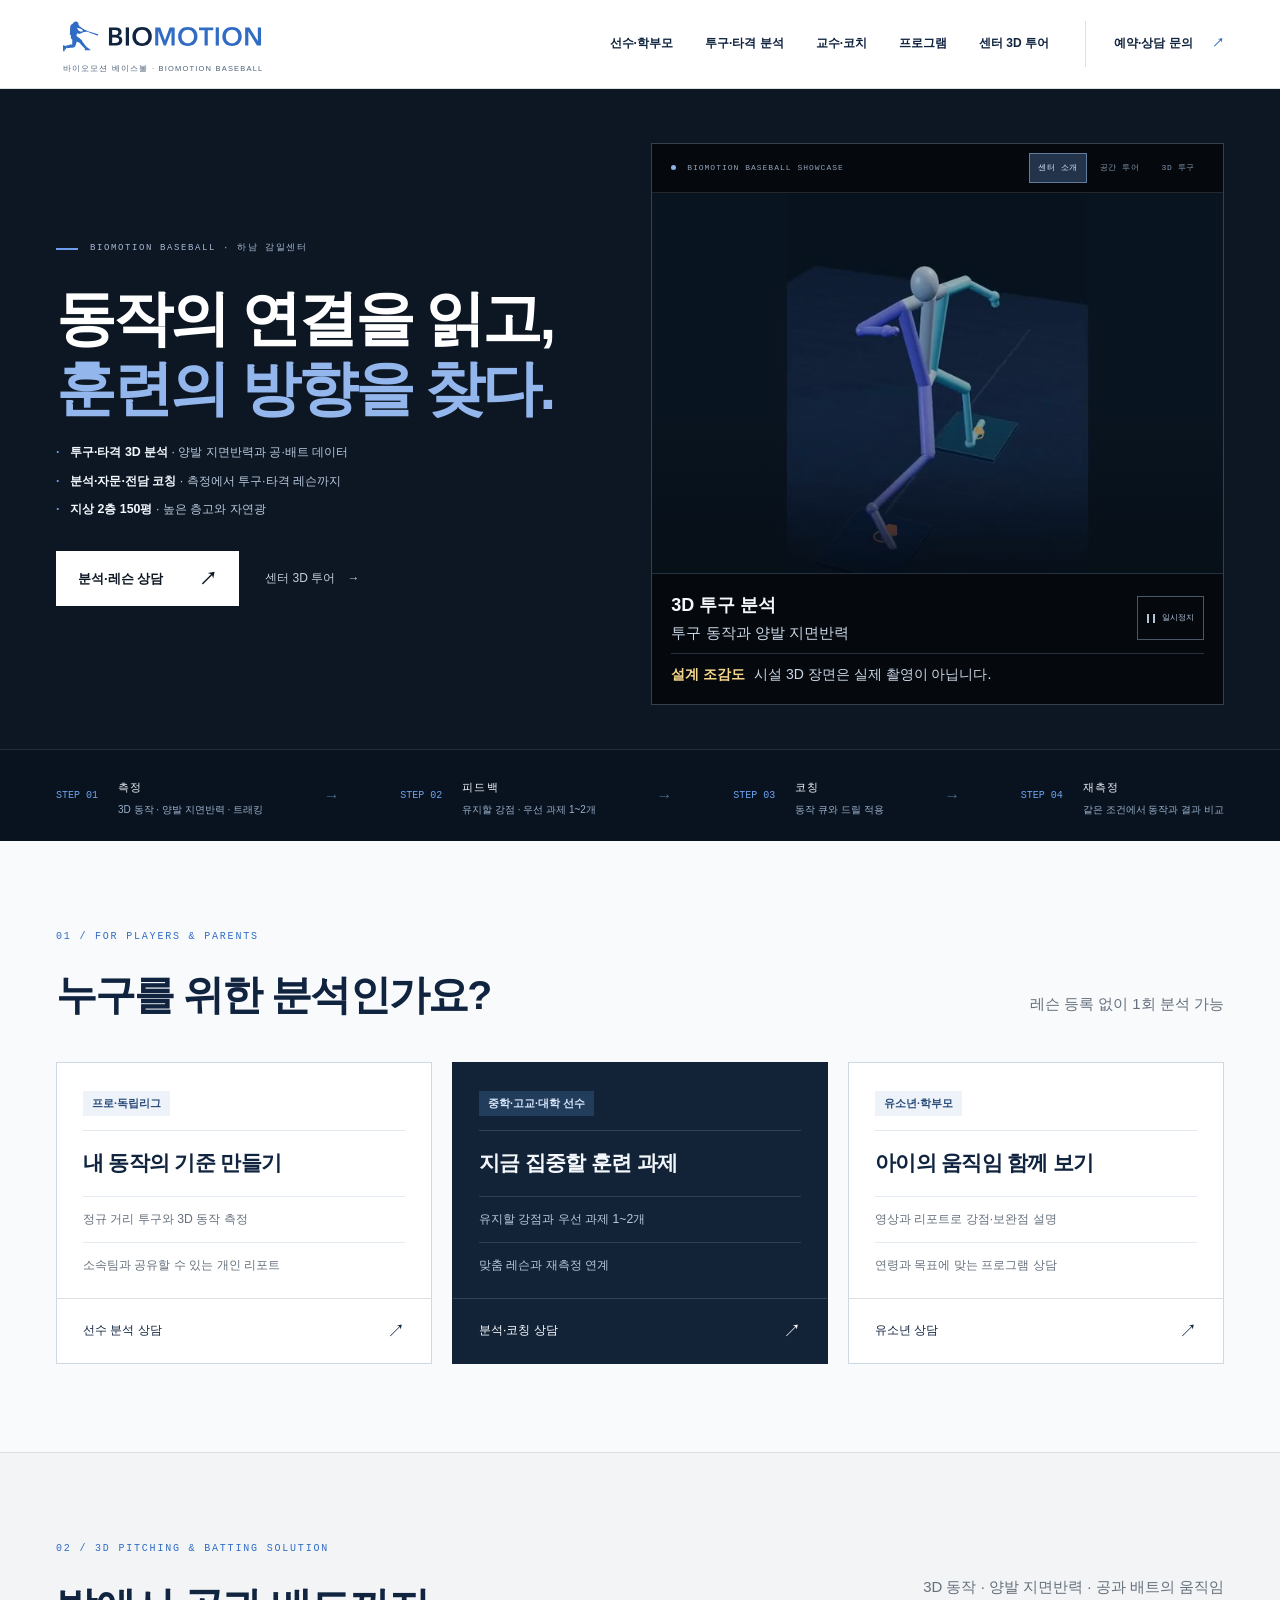
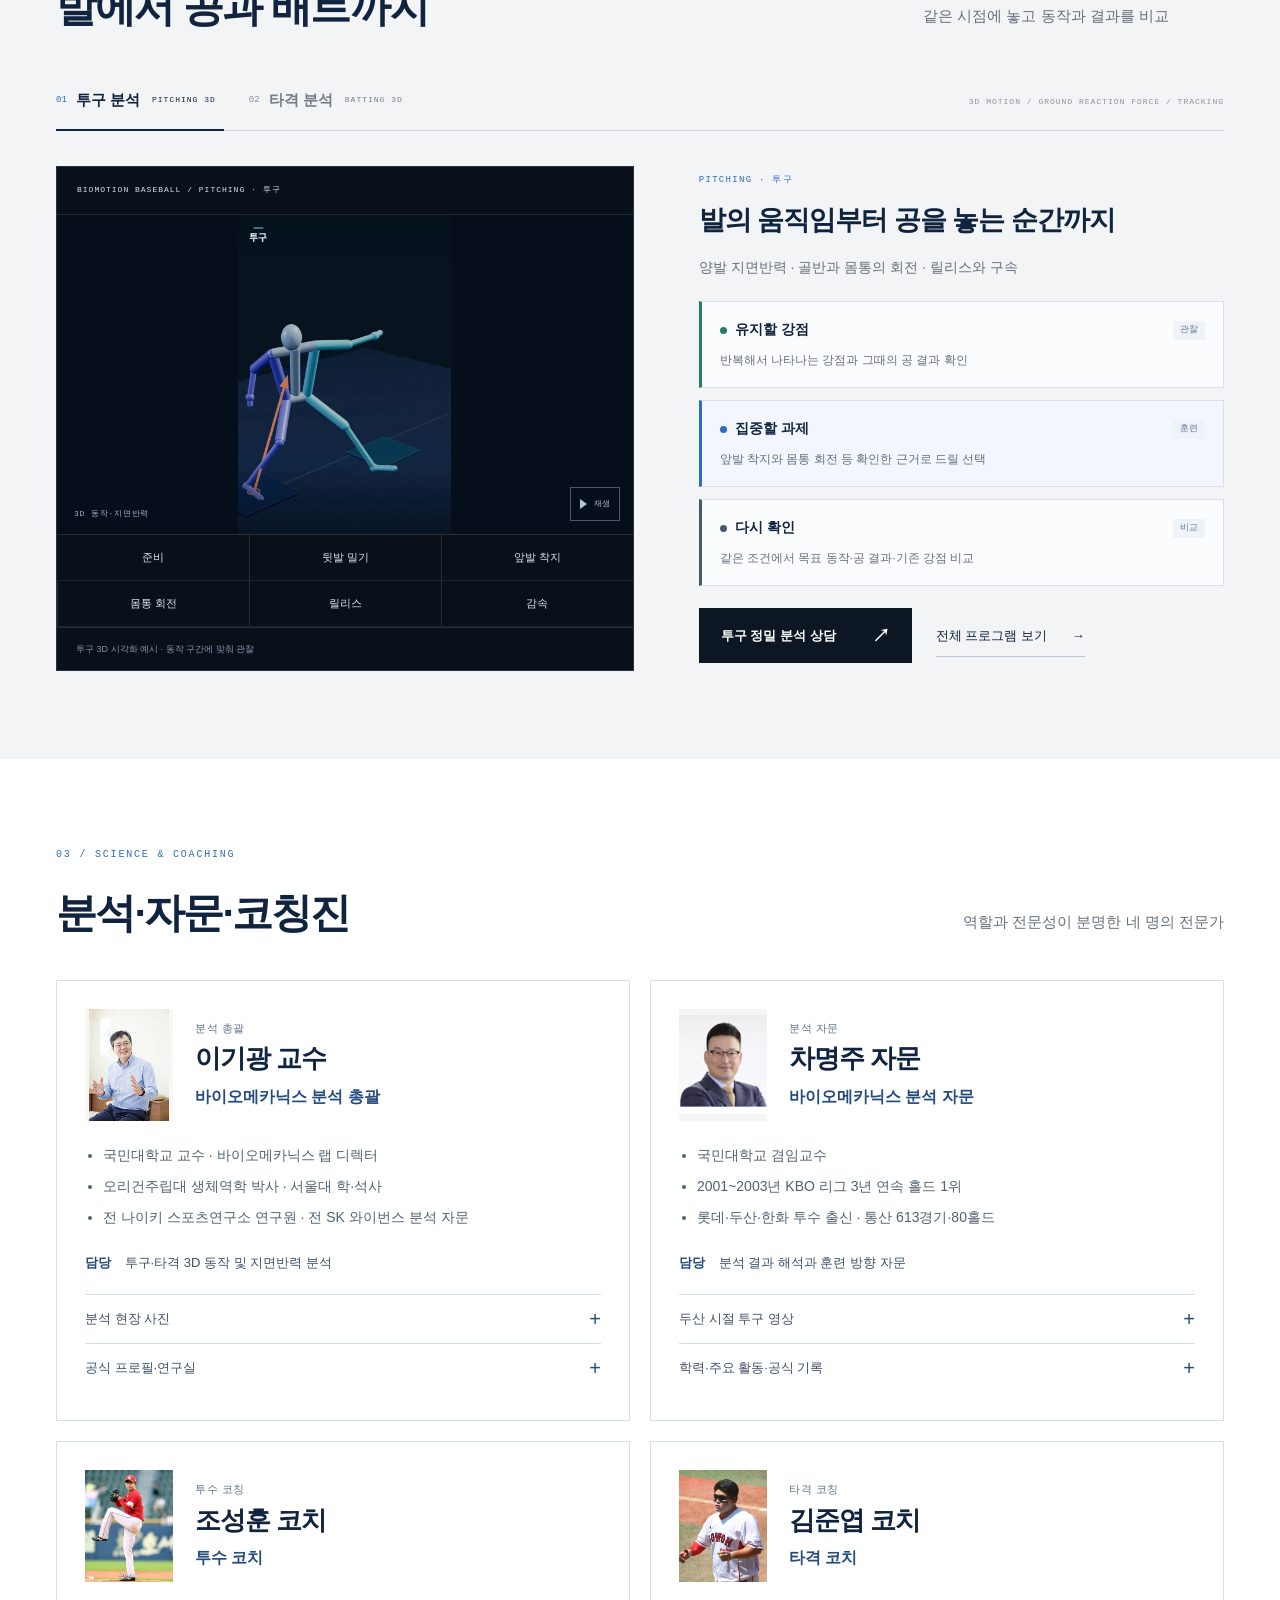
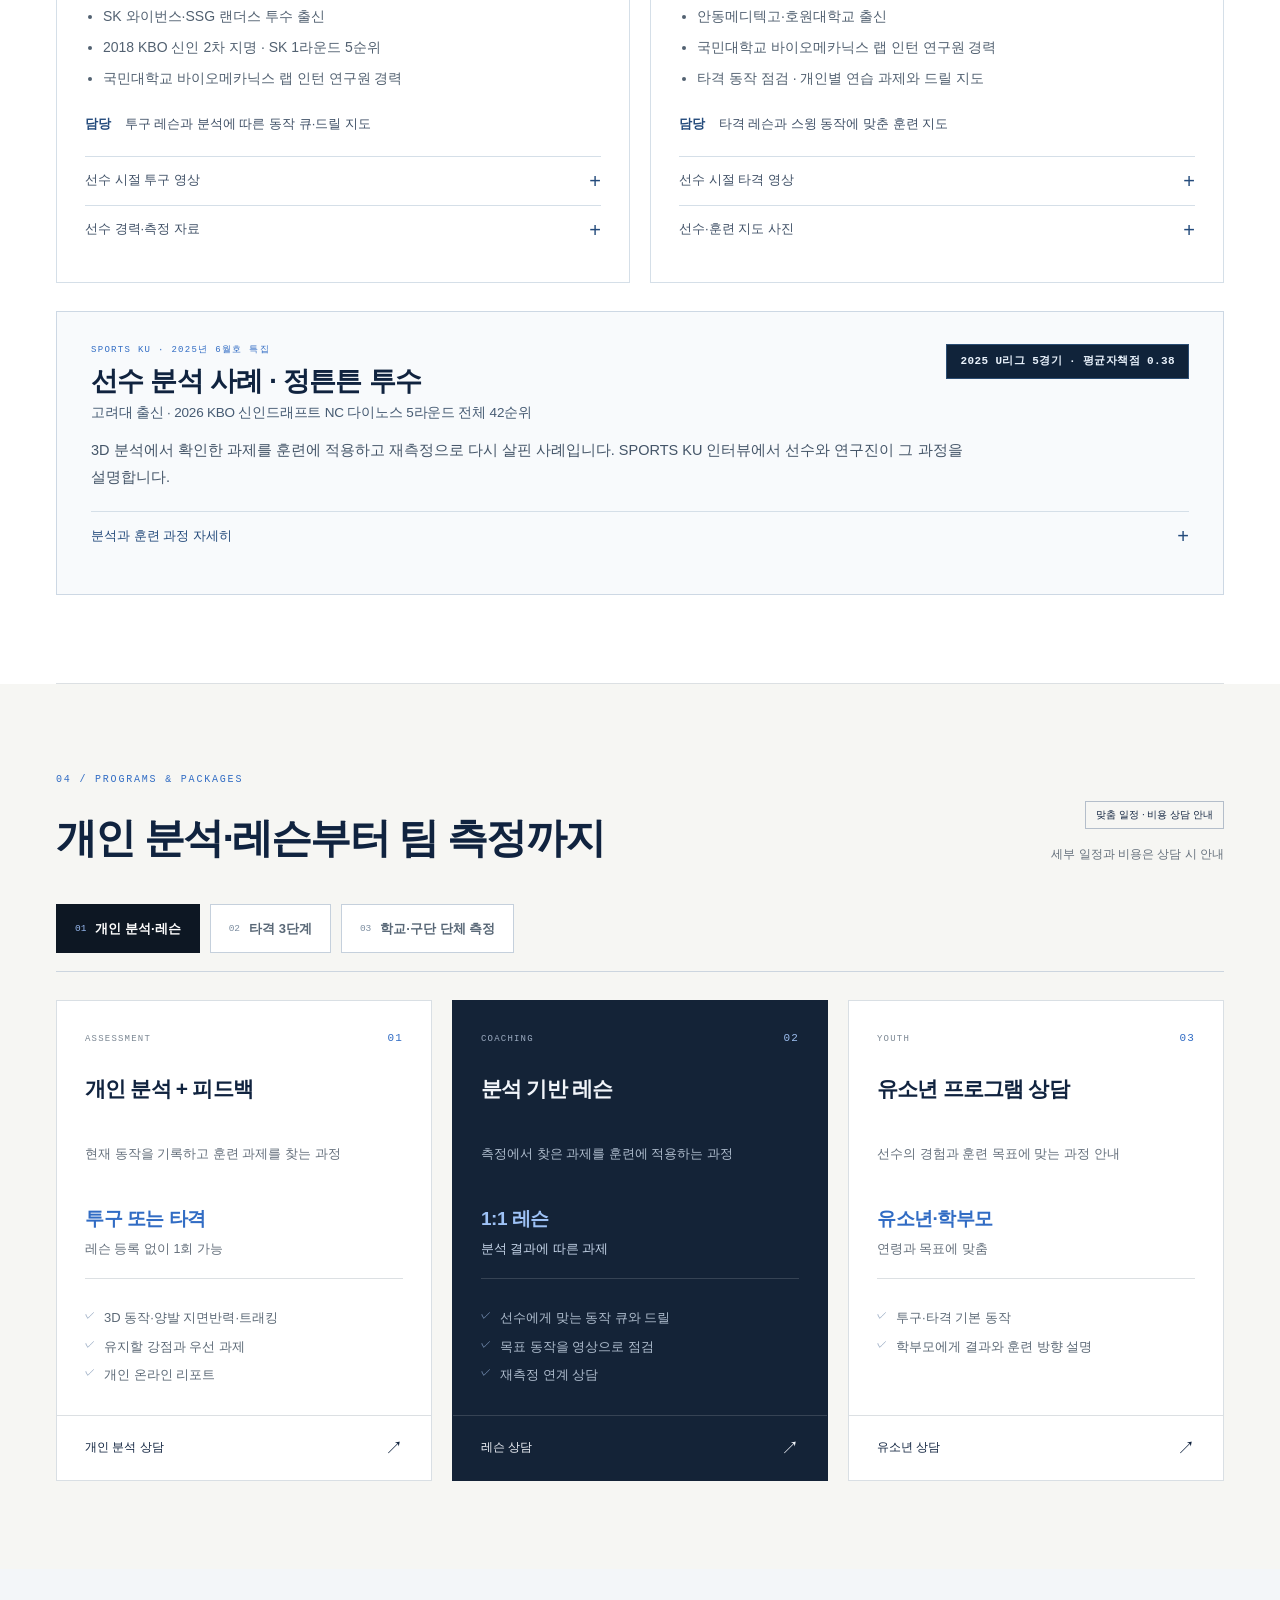
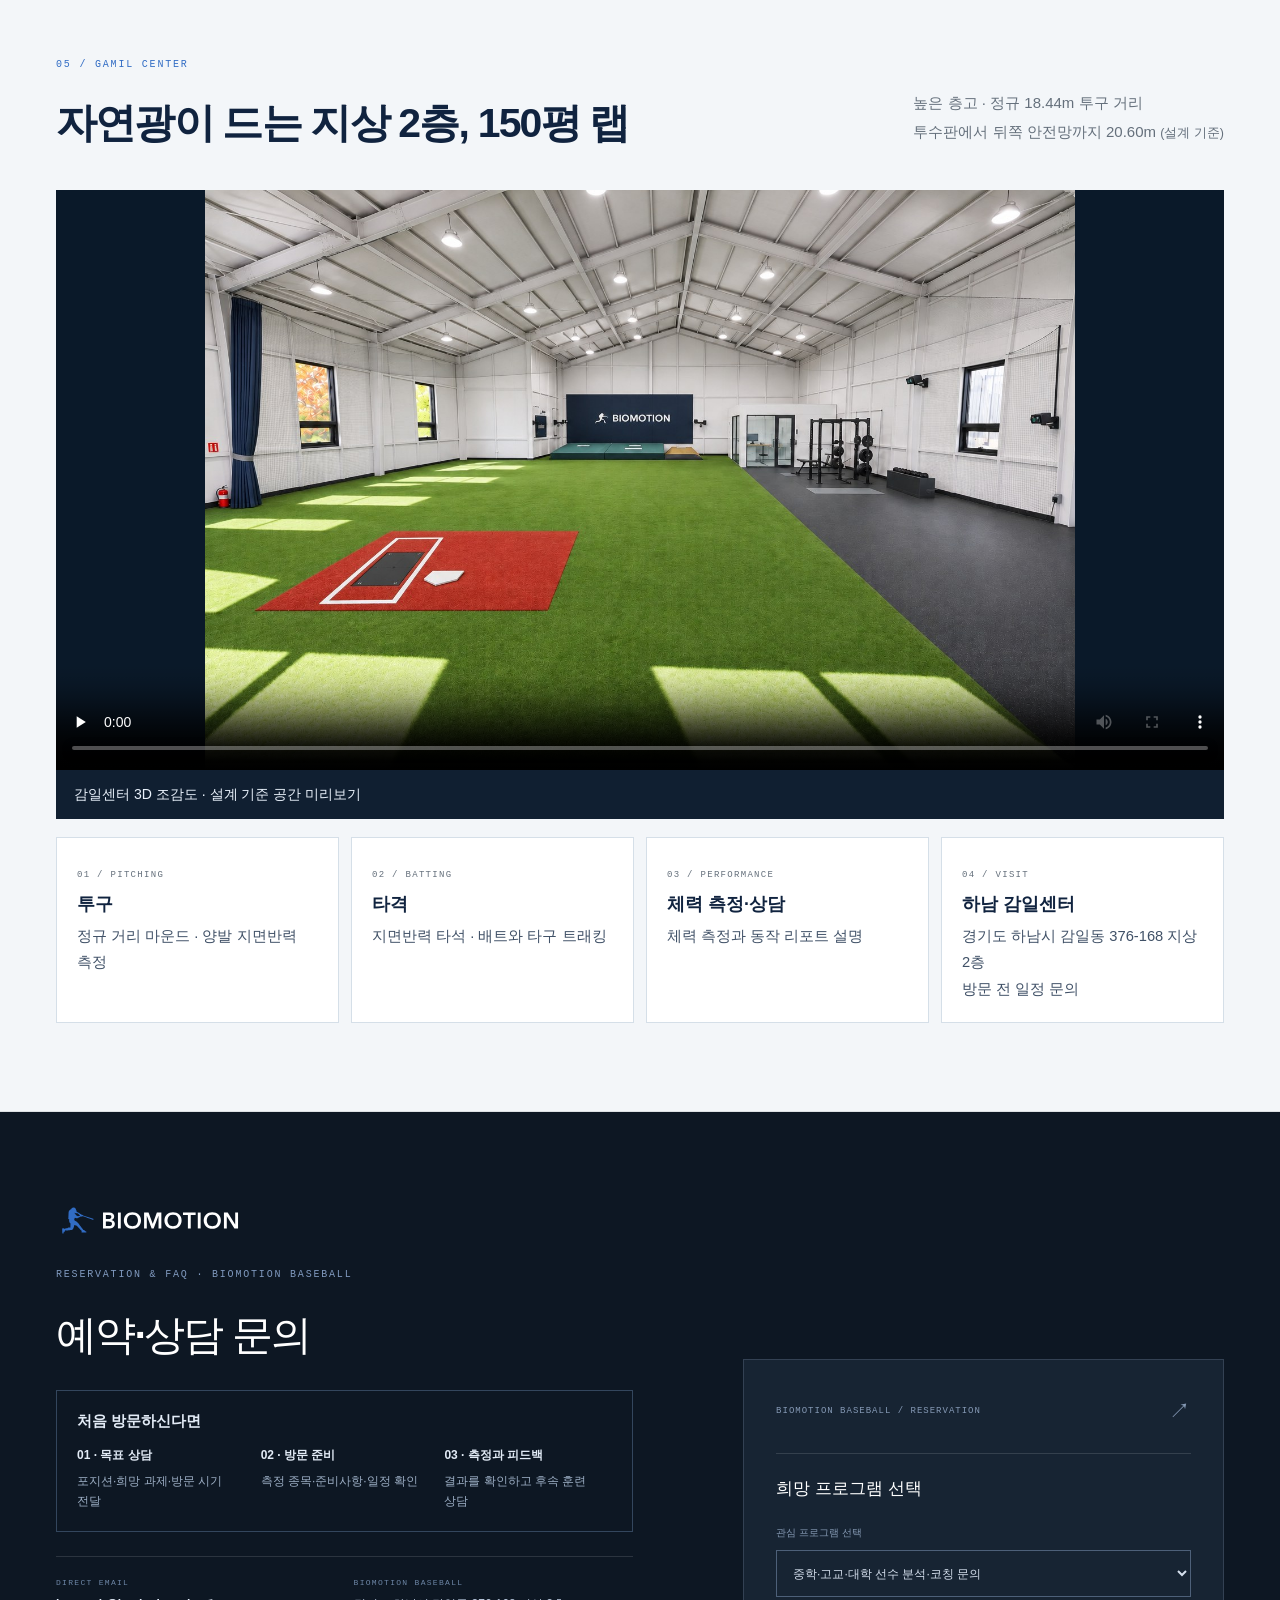
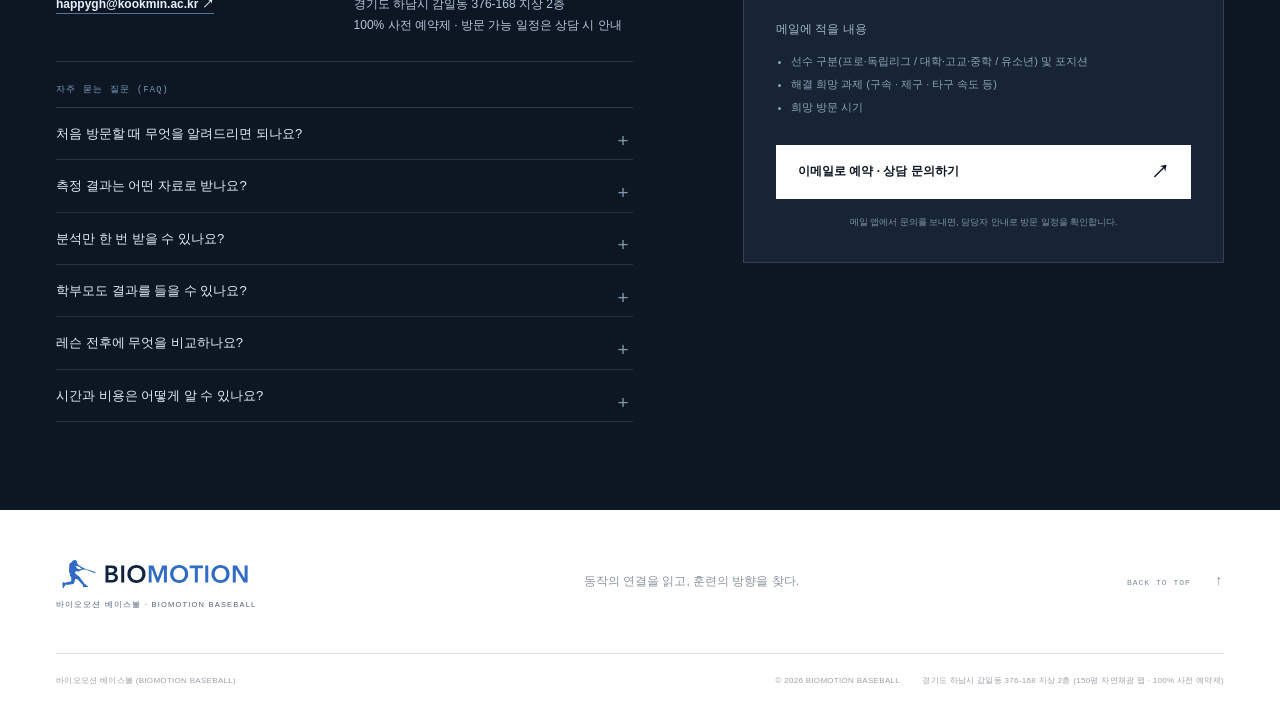
==== commit a2da6527: "Refocus expert profiles and clarify first-visit guidance" ====
--- a/index.html
+++ b/index.html
@@ -5,7 +5,7 @@
   <meta name="viewport" content="width=device-width, initial-scale=1">
   <meta name="theme-color" content="#08131f">
   <title>바이오모션 베이스볼 | BIOMOTION BASEBALL — 3D 투구·타격 분석 &amp; 전담 코칭</title>
-  <meta name="description" content="바이오모션 베이스볼 하남 감일센터. 3D 투구·타격 분석, 양발 지면반력 측정, 개인 코칭과 재측정. 이기광 교수 · 조성훈 투수 코치.">
+  <meta name="description" content="바이오모션 베이스볼 하남 감일센터. 3D 투구·타격 분석과 양발 지면반력 측정. 바이오메카닉스 분석·자문, 전담 투수·타격 코칭과 재측정.">
   <link rel="canonical" href="https://biomotion.kr/">
   <meta property="og:type" content="website">
   <meta property="og:url" content="https://biomotion.kr/">
@@ -13,8 +13,8 @@
   <meta property="og:description" content="하남 감일센터 · 선수의 움직임을 읽고 훈련 과제를 찾는 3D 분석과 코칭">
   <meta property="og:image" content="https://biomotion.kr/assets/facility-interior-wide.jpg">
   <link rel="icon" href="assets/brand/biomotion-symbol.svg">
-  <link rel="stylesheet" href="center.css?v=20261107-team-intern">
-  <script src="center.js?v=20261106-sportsku" defer></script>
+  <link rel="stylesheet" href="center.css?v=20261107-profiles">
+  <script src="center.js?v=20261107-profiles" defer></script>
 </head>
 <body>
 <a class="skip" href="#main">본문으로 이동</a>
@@ -48,7 +48,7 @@
         <h1>동작의 연결을 읽고,<br><em>훈련의 방향을 찾다.</em></h1>
         <ul class="hero-bullet-summary" aria-label="센터 핵심 안내">
           <li><strong>투구·타격 3D 분석</strong> · 양발 지면반력과 공·배트 데이터</li>
-          <li><strong>이기광 교수 × 조성훈 코치</strong> · 분석에서 투구 코칭으로</li>
+          <li><strong>분석·자문·전담 코칭</strong> · 측정에서 투구·타격 레슨까지</li>
           <li><strong>지상 2층 150평</strong> · 높은 층고와 자연광</li>
         </ul>
         <div class="hero-actions">
@@ -67,9 +67,9 @@
           </div>
         </div>
         <div class="hero-media is-contain" id="hero-media-stage" data-hero-mode="official">
-          <video id="hero-video" src="assets/baseball-center-hero-desktop-20261106.mp4" poster="assets/baseball-center-hero-desktop-poster-20261106.jpg" data-video-label="이기광 교수 × 조성훈 코치 센터 소개 영상" muted loop playsinline preload="metadata" aria-label="이기광 교수 × 조성훈 코치 센터 소개 영상"></video>
+          <video id="hero-video" src="assets/baseball-center-hero-desktop-20261106.mp4" poster="assets/baseball-center-hero-desktop-poster-20261106.jpg" data-video-label="바이오모션 베이스볼 센터 소개 영상" muted loop playsinline preload="metadata" aria-label="바이오모션 베이스볼 센터 소개 영상"></video>
           <span class="visual-coordinate coord-left" aria-hidden="true">BIOMOTION<br>BASEBALL</span>
-          <span class="visual-coordinate coord-right" id="hero-sport-label" aria-hidden="true">이기광 교수 × 조성훈 코치</span>
+          <span class="visual-coordinate coord-right" id="hero-sport-label" aria-hidden="true">분석·자문·코칭진</span>
           <span class="corner corner-tl" aria-hidden="true"></span><span class="corner corner-br" aria-hidden="true"></span>
         </div>
         <figcaption>
@@ -157,143 +157,126 @@
 
   <section id="team" class="team-section section wrap">
     <div class="section-top">
-      <div><p class="eyebrow">03 / SCIENCE &amp; COACHING</p><h2>분석·자문과 투구·타격 코칭진</h2></div>
-      <p class="section-description">이기광 교수·차명주 자문의 분석과<br>조성훈·김준엽 코치의 투구·타격 지도</p>
-    </div>
-    <div class="team-showcase" id="team-profiles">
-      <article class="team-card professor-profile" id="prof-lee" aria-labelledby="prof-lee-heading">
-        <figure class="professor-media"><img src="assets/prof-lee-3d-skeleton.jpg" alt="투구 3D 골격을 설명하는 이기광 교수" loading="lazy"></figure>
-        <div class="public-team-copy professor-copy">
-          <p class="mini-label">BIOMECHANICS · 분석 총괄</p><h3 id="prof-lee-heading">이기광 교수</h3>
-          <p class="professor-lead">움직임을 분석하고,<br>훈련에서 확인할 과제를 찾습니다.</p>
-          <ul class="team-roles"><li>국민대학교 생체역학 및 스포츠공학 연구실</li><li>투구·타격 바이오메카닉스 분석 총괄</li></ul>
-          <div class="public-team-links">
-            <a class="text-link" href="https://cms.kookmin.ac.kr/biomechanics/index.do" target="_blank" rel="noopener noreferrer">국민대 바이오메카닉스 랩 홈페이지 <span aria-hidden="true">↗</span></a>
-            <a class="text-link" href="https://blog.naver.com/sportsku/223913557237" target="_blank" rel="noopener noreferrer">SPORTS KU 특집 인터뷰 <span aria-hidden="true">↗</span></a>
-          </div>
+      <div><p class="eyebrow">03 / SCIENCE &amp; COACHING</p><h2>분석·자문·코칭진</h2></div>
+      <p class="section-description">역할과 전문성이 분명한 네 명의 전문가</p>
+    </div>
+    <div class="expert-grid" id="team-profiles">
+      <article class="team-card expert-card" id="prof-lee" aria-labelledby="prof-lee-heading">
+        <div class="expert-head">
+          <img class="expert-photo expert-photo-lee" src="assets/prof-lee-profile-20261107.jpg" width="149" height="210" alt="이기광 교수" loading="lazy">
+          <div><p class="expert-category">분석 총괄</p><h3 id="prof-lee-heading">이기광 교수</h3><p class="expert-role">바이오메카닉스 분석 총괄</p></div>
+        </div>
+        <ul class="expert-facts">
+          <li>국민대학교 교수 · 바이오메카닉스 랩 디렉터</li>
+          <li>오리건주립대 생체역학 박사 · 서울대 학·석사</li>
+          <li>전 나이키 스포츠연구소 연구원 · 전 SK 와이번스 분석 자문</li>
+        </ul>
+        <p class="expert-scope"><span>담당</span> 투구·타격 3D 동작 및 지면반력 분석</p>
+        <div class="expert-more">
+          <details class="profile-disclosure">
+            <summary>분석 현장 사진 <span aria-hidden="true">+</span></summary>
+            <figure class="profile-photo"><img src="assets/prof-lee-3d-skeleton.jpg" alt="투구 3D 골격을 설명하는 이기광 교수" loading="lazy"><figcaption>3D 투구 동작을 설명하는 분석 현장</figcaption></figure>
+          </details>
+          <details class="profile-disclosure">
+            <summary>공식 프로필·연구실 <span aria-hidden="true">+</span></summary>
+            <div class="profile-links">
+              <a href="https://cms.kookmin.ac.kr/biomechanics/etc/director.do" target="_blank" rel="noopener noreferrer">국민대 공식 교수 프로필 ↗</a>
+              <a href="https://cms.kookmin.ac.kr/biomechanics/index.do" target="_blank" rel="noopener noreferrer">국민대 바이오메카닉스 랩 홈페이지 ↗</a>
+              <a href="https://blog.naver.com/sportsku/223913557237" target="_blank" rel="noopener noreferrer">SPORTS KU 특집 인터뷰 ↗</a>
+            </div>
+          </details>
         </div>
       </article>
-      <article class="team-card advisor-profile" id="advisor-cha" aria-labelledby="advisor-cha-heading">
-        <figure class="advisor-portrait"><img src="assets/advisor-cha-portrait-20261107.png" width="107" height="120" alt="차명주 바이오메카닉스 분석 자문" loading="lazy"></figure>
-        <div class="advisor-identity">
-          <p class="mini-label">BIOMECHANICS ADVISOR · 분석 자문</p>
-          <h3 id="advisor-cha-heading">차명주 자문</h3>
-          <p class="advisor-position">바이오메카닉스 분석 자문 · 국민대학교 겸임교수</p>
-          <p class="advisor-education">한양대 체육학 학사 · 국민대 생체역학 박사과정 수료</p>
-        </div>
-        <div class="advisor-feature">
-          <figure class="advisor-career-video">
-            <div class="advisor-video-media"><video id="advisor-cha-career-video" src="assets/advisor-cha-doosan-pitching-20261107.mp4" poster="assets/advisor-cha-doosan-pitching-poster-20261107.jpg" width="1408" height="960" controls playsinline preload="none" aria-label="차명주 자문의 두산 선수 시절 경기와 연습 투구 장면" aria-describedby="advisor-cha-video-caption"></video></div>
-            <figcaption id="advisor-cha-video-caption"><strong>두산 시절 투구</strong><span>경기·연습 투구 3개 장면 · 10초</span></figcaption>
-            <p class="advisor-video-source"><a href="https://imnews.imbc.com/replay/1999/nwdesk/article/1780797_30730.html" target="_blank" rel="noopener noreferrer">출처: MBC 뉴스데스크 · 1999.05.18 방송 <span aria-hidden="true">↗</span></a></p>
-          </figure>
-          <div class="advisor-career-grid">
-          <section aria-labelledby="advisor-playing-heading">
-            <h4 id="advisor-playing-heading">선수 경력</h4>
-            <ul>
-              <li>롯데·두산·한화 투수 · KBO 리그 1996~2006년</li>
-              <li>2001~2003년 KBO 리그 3년 연속 홀드 1위</li>
-              <li>KBO 통산 613경기 출장 · 80홀드</li>
-            </ul>
-          </section>
-          <section aria-labelledby="advisor-after-heading">
-            <h4 id="advisor-after-heading">은퇴 이후 활동</h4>
-            <ul>
-              <li>선수 전문 트레이닝센터 운영과 유소년 지도</li>
-              <li>국민대 야구 코칭 교육 · 베이스볼5 한국 대표팀 지도</li>
-              <li>스포츠윤리센터 이사 선임(2024년)</li>
-              <li>KBSA 경기력향상위원장으로 프로·아마 야구 발전 협의체 참여(2025년)</li>
-            </ul>
-          </section>
-          </div>
-        </div>
-        <details class="coach-more advisor-sources">
-          <summary>관련 기사·공식 기록 <span aria-hidden="true">+</span></summary>
-          <div class="public-team-links">
-            <a class="text-link" href="https://www.koreabaseball.com/Record/Player/PitcherDetail/Total.aspx?playerId=96570" target="_blank" rel="noopener noreferrer">KBO 공식 선수 기록 <span aria-hidden="true">↗</span></a>
-            <a class="text-link" href="https://www.donga.com/news/Culture/article/all/20240506/124803631/1" target="_blank" rel="noopener noreferrer">동아일보 · 은퇴 이후 활동 인터뷰 <span aria-hidden="true">↗</span></a>
-            <a class="text-link" href="https://v.daum.net/v/20230624101811482" target="_blank" rel="noopener noreferrer">시사IN · 생체역학 인터뷰 <span aria-hidden="true">↗</span></a>
-            <a class="text-link" href="https://sports.kookmin.ac.kr/kookmin/plus/1074592?pn=71" target="_blank" rel="noopener noreferrer">국민대 · 야구 코칭 교육 소개 <span aria-hidden="true">↗</span></a>
-            <a class="text-link" href="https://news.sbs.co.kr/news/endPage.do?news_id=N1007754042" target="_blank" rel="noopener noreferrer">SBS · 스포츠윤리센터 이사 선임 <span aria-hidden="true">↗</span></a>
-            <a class="text-link" href="https://www.koreabaseball.com/MediaNews/Notice/View.aspx?bdSe=11465" target="_blank" rel="noopener noreferrer">KBO·KBSA 발전 협의체 <span aria-hidden="true">↗</span></a>
-          </div>
-        </details>
+
+      <article class="team-card expert-card" id="advisor-cha" aria-labelledby="advisor-cha-heading">
+        <div class="expert-head">
+          <img class="expert-photo expert-photo-cha" src="assets/advisor-cha-portrait-20261107.png" width="107" height="120" alt="차명주 자문" loading="lazy">
+          <div><p class="expert-category">분석 자문</p><h3 id="advisor-cha-heading">차명주 자문</h3><p class="expert-role">바이오메카닉스 분석 자문</p></div>
+        </div>
+        <ul class="expert-facts">
+          <li>국민대학교 겸임교수</li>
+          <li>2001~2003년 KBO 리그 3년 연속 홀드 1위</li>
+          <li>롯데·두산·한화 투수 출신 · 통산 613경기·80홀드</li>
+        </ul>
+        <p class="expert-scope"><span>담당</span> 분석 결과 해석과 훈련 방향 자문</p>
+        <div class="expert-more">
+          <details class="profile-disclosure profile-film" id="cha-pitching-footage">
+            <summary>두산 시절 투구 영상 <span aria-hidden="true">+</span></summary>
+            <figure class="profile-video">
+              <video id="advisor-cha-career-video" src="assets/advisor-cha-doosan-pitching-20261107.mp4" poster="assets/advisor-cha-doosan-pitching-poster-20261107.jpg" width="1408" height="960" controls playsinline preload="none" aria-label="차명주 자문의 두산 선수 시절 경기와 연습 투구 장면" aria-describedby="advisor-cha-video-caption"></video>
+              <figcaption id="advisor-cha-video-caption"><strong>두산 시절 투구</strong><span>경기·연습 투구 3개 장면 · 10초</span><a href="https://imnews.imbc.com/replay/1999/nwdesk/article/1780797_30730.html" target="_blank" rel="noopener noreferrer">MBC 뉴스데스크 · 1999.05.18 방송 ↗</a></figcaption>
+            </figure>
+          </details>
+          <details class="profile-disclosure">
+            <summary>학력·주요 활동·공식 기록 <span aria-hidden="true">+</span></summary>
+            <div class="profile-detail-copy">
+              <p>한양대 체육학 학사 · 국민대 생체역학 박사과정 수료</p>
+              <ul><li>KBO 리그 1996~2006년 · 롯데·두산·한화 투수</li><li>선수 전문 트레이닝센터 운영과 유소년 지도</li><li>국민대 야구 코칭 교육 · 베이스볼5 한국 대표팀 지도</li><li>스포츠윤리센터 이사 선임(2024년)</li><li>KBSA 경기력향상위원장으로 프로·아마 야구 발전 협의체 참여(2025년)</li></ul>
+            </div>
+            <div class="profile-links">
+              <a href="https://www.koreabaseball.com/Record/Player/PitcherDetail/Total.aspx?playerId=96570" target="_blank" rel="noopener noreferrer">KBO 공식 선수 기록 ↗</a>
+              <a href="https://www.donga.com/news/Culture/article/all/20240506/124803631/1" target="_blank" rel="noopener noreferrer">동아일보 · 은퇴 이후 활동 ↗</a>
+              <a href="https://v.daum.net/v/20230624101811482" target="_blank" rel="noopener noreferrer">시사IN · 생체역학 인터뷰 ↗</a>
+              <a href="https://sports.kookmin.ac.kr/kookmin/plus/1074592?pn=71" target="_blank" rel="noopener noreferrer">국민대 · 야구 코칭 교육 ↗</a>
+              <a href="https://news.sbs.co.kr/news/endPage.do?news_id=N1007754042" target="_blank" rel="noopener noreferrer">SBS · 스포츠윤리센터 이사 선임 ↗</a>
+              <a href="https://www.koreabaseball.com/MediaNews/Notice/View.aspx?bdSe=11465" target="_blank" rel="noopener noreferrer">KBO·KBSA 발전 협의체 ↗</a>
+            </div>
+          </details>
+        </div>
       </article>
-      <div class="public-team-grid">
-        <article class="team-card coach-profile" id="coach-jo" aria-labelledby="coach-jo-heading">
-          <figure class="coach-career-photos">
-          <div class="coach-career-photo-pair">
-            <img src="assets/coach-jo-sk-career-20261107.jpg" width="620" height="712" alt="SK 와이번스 시절 투구하는 조성훈 코치" loading="lazy">
-            <img src="assets/coach-jo-ssg-career-20261107.jpg" width="662" height="512" alt="SSG 랜더스 유니폼을 입은 조성훈 코치" loading="lazy">
-          </div>
-          <figcaption>선수 시절 · 사진: 스포츠서울(왼쪽), 스포츠조선(오른쪽)</figcaption>
-        </figure>
-          <div class="public-team-copy coach-profile-intro">
-            <p class="mini-label">PITCHING COACH · 투구 코칭</p><h3 id="coach-jo-heading">조성훈 코치</h3>
-            <p class="coach-profile-lead">프로 마운드 경험과 투구 분석을 연결하는 코칭</p>
-            <ul class="team-roles">
-            <li>2018 KBO 신인 2차 지명 · SK 1라운드 5순위</li>
-            <li>SK 와이번스·SSG 랜더스 투수 출신</li>
-            <li>국민대학교 바이오메카닉스 랩 인턴 연구원 경력</li>
-            <li>2023년 6월 20일 첫 1군 선발 등판<br>SSG 소속 두산전 · 4이닝 무실점</li>
-          </ul>
-          </div>
-          <div class="coach-video-wrap"><figure class="coach-career-video">
-            <div class="public-team-media"><video id="coach-jo-career-video" src="assets/coach-jo-game-pitching-20261107.mp4" poster="assets/coach-jo-game-pitching-poster-20261107.jpg" width="1280" height="720" controls playsinline preload="none" aria-label="조성훈 코치의 선수 시절 경기 투구 장면 모음"></video></div>
-            <figcaption><strong>선수 시절 경기 투구</strong><span>3개 장면 · 14초</span></figcaption>
-          </figure></div>
-          <div class="coach-resources">
-            <details class="coach-more">
-              <summary>관련 기사·선수 기록 <span aria-hidden="true">+</span></summary>
-              <div class="coach-news-links" aria-label="조성훈 코치 관련 기사">
-            <a href="https://m.sports.naver.com/kbaseball/article/477/0000089379" target="_blank" rel="noopener noreferrer"><span class="coach-news-source">SPOTV NEWS · 2017.09.11</span><span>2018 드래프트 · SK 1라운드 지명</span><span aria-hidden="true">↗</span></a>
-            <a href="https://m.sports.naver.com/kbaseball/article/421/0006877943" target="_blank" rel="noopener noreferrer"><span class="coach-news-source">뉴스1 · 2023.06.20</span><span>첫 선발 등판 · 4이닝 무실점</span><span aria-hidden="true">↗</span></a>
-          </div>
-              <div class="public-team-links">
-            <a class="text-link" href="https://www.koreabaseball.com/Futures/Player/PitcherDetail.aspx?playerId=68848" target="_blank" rel="noopener noreferrer">KBO 선수 기록 <span aria-hidden="true">↗</span></a>
-            <a class="text-link" href="https://www.instagram.com/unconscious_pitching/" target="_blank" rel="noopener noreferrer">코치 인스타그램 <span aria-hidden="true">↗</span></a>
-          </div>
-            </details>
-            <details class="coach-measurement">
-            <summary>지면반력 마운드 투구 측정 영상 <span aria-hidden="true">+</span></summary>
-            <div class="public-team-media"><video src="assets/coach-jo-measurement-20261106.mp4" poster="assets/coach-jo-lab-mound.jpg" controls playsinline preload="none" aria-label="조성훈 코치의 지면반력 마운드 투구 측정"></video></div>
-          </details>
-          </div>
-        </article>
-        <article class="team-card coach-profile" id="coach-kim" aria-labelledby="coach-kim-heading">
-          <figure class="coach-career-photos">
-            <div class="coach-career-photo-pair">
-              <img src="assets/coach-kim-playing-20261107.jpg" width="720" height="900" alt="대학 경기에서 타격을 준비하는 김준엽 코치" loading="lazy">
-              <img src="assets/coach-kim-profile-20261107.jpg" width="1200" height="800" alt="야구장에서 유니폼을 입은 김준엽 코치" loading="lazy">
-            </div>
-            <figcaption>김준엽 코치 · 선수 시절 타격과 프로필</figcaption>
-          </figure>
-          <div class="public-team-copy coach-profile-intro">
-            <p class="mini-label">BATTING COACH · 타격 코칭</p><h3 id="coach-kim-heading">김준엽 코치</h3>
-            <p class="coach-profile-lead">타격 경험을 선수의 스윙 훈련으로 연결하는 코칭</p>
-            <ul class="team-roles">
-              <li>안동메디텍고·호원대학교 출신</li>
-              <li>국민대학교 바이오메카닉스 랩 인턴 연구원 경력</li>
-              <li>타격 코칭 · 스윙 동작 점검</li>
-              <li>개인별 타격 연습 과제와 드릴 지도</li>
-            </ul>
-          </div>
-          <div class="coach-video-wrap">
-            <figure class="coach-career-video">
-              <div class="public-team-media"><video id="coach-kim-career-video" src="assets/coach-kim-game-batting-20261107.mp4" poster="assets/coach-kim-game-batting-poster-20261107.jpg" width="1280" height="720" controls playsinline preload="none" aria-label="김준엽 코치의 선수 시절 타격 장면 모음"></video></div>
-              <figcaption><strong>선수 시절 경기 타격</strong><span>2개 장면 · 8초</span></figcaption>
-            </figure>
-          </div>
-          <div class="coach-resources">
-            <details class="coach-more coach-training">
-              <summary>현장 훈련 지도 사진 <span aria-hidden="true">+</span></summary>
-              <figure class="coach-training-photo"><img src="assets/coach-kim-coaching-20261107.jpg" width="900" height="1200" alt="선수의 움직임을 시범 보이며 훈련을 지도하는 김준엽 코치" loading="lazy"><figcaption>김준엽 코치의 현장 훈련 지도</figcaption></figure>
-            </details>
-            <a class="coach-contact-link" href="#contact" data-consult="투구·타격 1:1 레슨 문의">타격 레슨 상담 문의 <span aria-hidden="true">↗</span></a>
-          </div>
-        </article>
-      </div>
-    </div>
+
+      <article class="team-card expert-card" id="coach-jo" aria-labelledby="coach-jo-heading">
+        <div class="expert-head">
+          <img class="expert-photo expert-photo-jo" src="assets/coach-jo-sk-career-20261107.jpg" width="620" height="712" alt="SK 선수 시절의 조성훈 코치" loading="lazy">
+          <div><p class="expert-category">투수 코칭</p><h3 id="coach-jo-heading">조성훈 코치</h3><p class="expert-role">투수 코치</p></div>
+        </div>
+        <ul class="expert-facts">
+          <li>SK 와이번스·SSG 랜더스 투수 출신</li>
+          <li>2018 KBO 신인 2차 지명 · SK 1라운드 5순위</li>
+          <li>국민대학교 바이오메카닉스 랩 인턴 연구원 경력</li>
+        </ul>
+        <p class="expert-scope"><span>담당</span> 투구 레슨과 분석에 따른 동작 큐·드릴 지도</p>
+        <div class="expert-more">
+          <details class="profile-disclosure profile-film">
+            <summary>선수 시절 투구 영상 <span aria-hidden="true">+</span></summary>
+            <figure class="profile-video"><video id="coach-jo-career-video" src="assets/coach-jo-game-pitching-20261107.mp4" poster="assets/coach-jo-game-pitching-poster-20261107.jpg" width="1280" height="720" controls playsinline preload="none" aria-label="조성훈 코치의 선수 시절 경기 투구 장면 모음"></video><figcaption><strong>선수 시절 경기 투구</strong><span>3개 장면 · 14초</span></figcaption></figure>
+          </details>
+          <details class="profile-disclosure">
+            <summary>선수 경력·측정 자료 <span aria-hidden="true">+</span></summary>
+            <div class="profile-detail-copy"><p>2023년 6월 20일 첫 1군 선발 등판 · SSG 소속 두산전 4이닝 무실점</p></div>
+            <figure class="profile-photo"><div class="profile-photo-pair"><img src="assets/coach-jo-sk-career-20261107.jpg" alt="SK 와이번스 시절 투구하는 조성훈 코치" loading="lazy"><img src="assets/coach-jo-ssg-career-20261107.jpg" alt="SSG 랜더스 유니폼을 입은 조성훈 코치" loading="lazy"></div><figcaption>선수 시절 · 스포츠서울(왼쪽), 스포츠조선(오른쪽)</figcaption></figure>
+            <figure class="profile-video"><video id="coach-jo-measurement-video" src="assets/coach-jo-measurement-20261106.mp4" poster="assets/coach-jo-lab-mound.jpg" controls playsinline preload="none" aria-label="조성훈 코치의 지면반력 마운드 투구 측정"></video><figcaption>지면반력 마운드 투구 측정</figcaption></figure>
+            <div class="profile-links"><a href="https://m.sports.naver.com/kbaseball/article/477/0000089379" target="_blank" rel="noopener noreferrer">SPOTV NEWS · SK 1라운드 지명 ↗</a><a href="https://m.sports.naver.com/kbaseball/article/421/0006877943" target="_blank" rel="noopener noreferrer">뉴스1 · 첫 선발 등판 ↗</a><a href="https://www.koreabaseball.com/Futures/Player/PitcherDetail.aspx?playerId=68848" target="_blank" rel="noopener noreferrer">KBO 공식 선수 기록 ↗</a><a href="https://www.instagram.com/unconscious_pitching/" target="_blank" rel="noopener noreferrer">코치 인스타그램 ↗</a></div>
+          </details>
+        </div>
+      </article>
+
+      <article class="team-card expert-card" id="coach-kim" aria-labelledby="coach-kim-heading">
+        <div class="expert-head">
+          <img class="expert-photo expert-photo-kim" src="assets/coach-kim-profile-20261107.jpg" width="1200" height="800" alt="호원대 선수 시절의 김준엽 코치" loading="lazy">
+          <div><p class="expert-category">타격 코칭</p><h3 id="coach-kim-heading">김준엽 코치</h3><p class="expert-role">타격 코치</p></div>
+        </div>
+        <ul class="expert-facts">
+          <li>안동메디텍고·호원대학교 출신</li>
+          <li>국민대학교 바이오메카닉스 랩 인턴 연구원 경력</li>
+          <li>타격 동작 점검 · 개인별 연습 과제와 드릴 지도</li>
+        </ul>
+        <p class="expert-scope"><span>담당</span> 타격 레슨과 스윙 동작에 맞춘 훈련 지도</p>
+        <div class="expert-more">
+          <details class="profile-disclosure profile-film">
+            <summary>선수 시절 타격 영상 <span aria-hidden="true">+</span></summary>
+            <figure class="profile-video"><video id="coach-kim-career-video" src="assets/coach-kim-game-batting-20261107.mp4" poster="assets/coach-kim-game-batting-poster-20261107.jpg" width="1280" height="720" controls playsinline preload="none" aria-label="김준엽 코치의 선수 시절 타격 장면 모음"></video><figcaption><strong>선수 시절 경기 타격</strong><span>2개 장면 · 8초</span></figcaption></figure>
+          </details>
+          <details class="profile-disclosure">
+            <summary>선수·훈련 지도 사진 <span aria-hidden="true">+</span></summary>
+            <figure class="profile-photo"><div class="profile-photo-pair"><img src="assets/coach-kim-playing-20261107.jpg" alt="대학 경기에서 타격을 준비하는 김준엽 코치" loading="lazy"><img src="assets/coach-kim-profile-20261107.jpg" alt="야구장에서 유니폼을 입은 김준엽 코치" loading="lazy"></div><figcaption>선수 시절 타격과 프로필</figcaption></figure>
+            <figure class="profile-photo profile-training-photo"><img src="assets/coach-kim-coaching-20261107.jpg" alt="선수의 움직임을 시범 보이며 훈련을 지도하는 김준엽 코치" loading="lazy"><figcaption>현장 훈련 지도</figcaption></figure>
+            <a class="profile-consult" href="#contact" data-consult="투구·타격 1:1 레슨 문의">타격 레슨 상담 문의 <span aria-hidden="true">↗</span></a>
+          </details>
+        </div>
+      </article>
+    </div>
+
 
     <article class="case-study-card" id="case-study" aria-labelledby="case-study-heading">
       <div class="case-study-header">
@@ -303,8 +286,9 @@
         </div>
         <span class="case-study-badge">2025 U리그 5경기 · 평균자책점 0.38</span>
       </div>
-      <p class="case-study-lead">고려대 재학 중 정튼튼 선수는 바이오메카닉스 검사로 하체 안정성 과제를 확인했습니다. SPORTS KU 인터뷰에서 선수와 연구진은 측정에서 확인한 동작과 이후 훈련 과정을 설명했습니다.</p>
-
+      <p class="case-study-lead">3D 분석에서 확인한 과제를 훈련에 적용하고 재측정으로 다시 살핀 사례입니다. SPORTS KU 인터뷰에서 선수와 연구진이 그 과정을 설명합니다.</p>
+
+      <details class="case-study-details"><summary>분석과 훈련 과정 자세히 <span aria-hidden="true">+</span></summary>
       <div class="case-study-steps" aria-label="정튼튼 투수의 측정과 훈련 과정">
         <div class="case-step">
           <span class="mono">01 · 2024년 첫 측정</span>
@@ -329,6 +313,7 @@
         <a class="text-link" href="https://www.koreabaseball.com/Record/Player/PitcherDetail/Basic.aspx?playerId=56940" target="_blank" rel="noopener noreferrer">KBO 공식 선수 기록 <span aria-hidden="true">↗</span></a>
         <a class="text-link" href="#contact" data-consult="중학·고교·대학 선수 분석·코칭 문의">선수 3D 정밀 분석·코칭 상담 문의 <span aria-hidden="true">↗</span></a>
       </div>
+      </details>
     </article>
   </section>
 
@@ -401,6 +386,11 @@
         <img class="contact-brand-logo" src="assets/brand/biomotion-horizontal-dark.svg" width="736" height="160" alt="BioMotion">
         <p class="eyebrow">RESERVATION &amp; FAQ · BIOMOTION BASEBALL</p>
         <h2>예약·상담 문의</h2>
+
+        <div class="first-visit-guide" id="first-visit">
+          <h3>처음 방문하신다면</h3>
+          <ol><li><strong>01 · 목표 상담</strong><span>포지션·희망 과제·방문 시기 전달</span></li><li><strong>02 · 방문 준비</strong><span>측정 종목·준비사항·일정 확인</span></li><li><strong>03 · 측정과 피드백</strong><span>결과를 확인하고 후속 훈련 상담</span></li></ol>
+        </div>
 
         <div class="contact-meta-grid">
           <div>
@@ -443,7 +433,7 @@
           <li>희망 방문 시기</li>
         </ul>
         <a class="button button-white" id="email-link" href="mailto:happygh@kookmin.ac.kr">이메일로 예약 · 상담 문의하기 <span aria-hidden="true">↗</span></a>
-        <p class="consult-notice">메일 앱에서 내용을 확인하고 직접 보내는 방식</p>
+        <p class="consult-notice">메일 앱에서 문의를 보내면, 담당자 안내로 방문 일정을 확인합니다.</p>
       </div>
     </div>
   </section>
--- a/center.css
+++ b/center.css
@@ -484,109 +484,77 @@
   .hero-sport-switch button{flex:1;text-align:center;padding:6px 4px;font-size:7.5px}
 }
 
-/* Public coaching team: analysis lead followed by two parallel coaching profiles. */
+/* Compact profiles: role, verified background, and responsibilities first. */
 .hero-bullet-summary li { line-height: 1.65; }
-.team-showcase .team-card { padding: 0; overflow: hidden; }
-.public-team-copy { padding: 24px 28px 30px; }
 .public-team-links { display: flex; gap: 12px 20px; flex-wrap: wrap; }
-.team-showcase .team-card h3 { margin: 6px 0 12px; }
-.public-team-copy .team-roles { margin: 0 0 16px; }
-.team-showcase .professor-profile { display: grid; grid-template-columns: minmax(0, .9fr) minmax(0, 1.1fr); background: #f8fafc; }
-.professor-media { position: relative; min-height: 0; aspect-ratio: 16 / 9; overflow: hidden; background: #0a1929; }
-.professor-media img { position: absolute; inset: 0; display: block; width: 100%; height: 100%; object-fit: cover; object-position: center 55%; }
-.professor-copy { align-self: center; padding: 28px 36px; }
-.professor-copy h3 { font-size: 28px; }
-.professor-lead { margin: 0 0 16px; color: #244b7c; font-size: 19px; font-weight: 600; line-height: 1.65; }
-.professor-copy .team-roles { font-size: 14px; }
-.professor-copy .public-team-links { gap: 6px 20px; }
-.team-showcase .advisor-profile { display: grid; grid-template-columns: 107px minmax(0, 1fr); grid-template-areas: "portrait identity" "feature feature" "sources sources"; gap: 24px 28px; margin-top: 20px; padding: 26px 28px; background: #fff; }
-.advisor-portrait { grid-area: portrait; }
-.advisor-portrait img { display: block; width: 107px; height: 120px; object-fit: contain; background: #f1f4f6; }
-.advisor-identity { grid-area: identity; }
-.advisor-position { color: #244b7c; font-size: 15px; font-weight: 600; line-height: 1.7; }
-.advisor-education { margin-top: 5px; color: #63748a; font-size: 13px; line-height: 1.8; }
-.advisor-feature { grid-area: feature; display: grid; grid-template-columns: minmax(0, 1.08fr) minmax(0, 1fr); grid-template-areas: "video career"; gap: 28px; align-items: start; min-width: 0; }
-.advisor-career-video { grid-area: video; min-width: 0; border: 1px solid #d5dfe8; background: #f8fafc; }
-.advisor-video-media { width: 100%; aspect-ratio: 22 / 15; background: #0a1929; }
-.advisor-video-media video { display: block; width: 100%; height: 100%; object-fit: contain; }
-.advisor-career-video figcaption { display: flex; flex-wrap: wrap; justify-content: space-between; align-items: baseline; gap: 4px 12px; padding: 12px 14px 0; line-height: 1.6; }
-.advisor-career-video figcaption strong { font-size: 14px; font-weight: 600; }
-.advisor-career-video figcaption > span { font-size: 12px; color: #63748a; }
-.advisor-video-source { margin: 0; padding: 4px 14px 12px; color: #63748a; font-size: 11px; line-height: 1.7; word-break: keep-all; }
-.advisor-video-source a:hover { color: var(--blue); }
-.advisor-career-grid { grid-area: career; display: grid; grid-template-columns: minmax(0, 1fr); gap: 20px; }
-.advisor-career-grid h4 { margin: 0 0 8px; color: #244b7c; font-size: 14px; font-weight: 600; }
-.advisor-career-grid ul { margin: 0; padding-left: 17px; color: #526171; font-size: 14px; line-height: 1.9; }
-.advisor-career-grid li + li { margin-top: 4px; }
-.advisor-sources { grid-area: sources; }
-.advisor-sources .public-team-links { padding-bottom: 8px; gap: 6px 20px; }
+.team-section > .section-top { align-items: end; }
+.expert-grid { display: grid; grid-template-columns: repeat(2, minmax(0, 1fr)); gap: 20px; align-items: start; }
+.expert-grid .expert-card { display: flex; flex-direction: column; min-width: 0; padding: 28px; background: #fff; border: 1px solid #d5dfe8; }
+.expert-head { display: grid; grid-template-columns: 88px minmax(0, 1fr); gap: 22px; align-items: center; }
+.expert-photo { display: block; width: 88px; height: 112px; object-fit: cover; background: #f1f4f6; }
+.expert-photo-lee { object-fit: contain; background: #f7f7f3; }
+.expert-photo-cha { object-fit: contain; background: #f6f5f5; }
+.expert-photo-jo { object-position: center 18%; }
+.expert-photo-kim { object-position: center 20%; }
+.expert-category { margin: 0 0 6px; color: #64758b; font-size: 11px; line-height: 1.5; letter-spacing: .5px; }
+.expert-grid .expert-head h3 { margin: 0 0 8px; font-size: 26px; line-height: 1.3; letter-spacing: -1px; }
+.expert-role { margin: 0; color: #244b7c; font-size: 16px; font-weight: 600; line-height: 1.6; }
+.expert-facts { margin: 22px 0 18px; padding-left: 18px; color: #526171; font-size: 14px; line-height: 1.85; }
+.expert-facts li + li { margin-top: 5px; }
+.expert-scope { margin: 0 0 20px; color: #405167; font-size: 13px; line-height: 1.8; }
+.expert-scope > span { margin-right: 10px; color: #244b7c; font-weight: 600; }
+.expert-more { margin-top: auto; }
+.profile-disclosure { border-top: 1px solid #d5dfe8; }
+.profile-disclosure > summary { display: flex; align-items: center; justify-content: space-between; gap: 12px; min-height: 48px; padding: 12px 0; color: #405167; font-size: 13px; line-height: 1.6; list-style: none; cursor: pointer; }
+.profile-disclosure > summary::-webkit-details-marker { display: none; }
+.profile-disclosure > summary > span { flex-shrink: 0; color: #244b7c; font-size: 20px; line-height: 1; }
+.profile-disclosure[open] > summary > span { transform: rotate(45deg); }
+.profile-video { margin: 2px 0 16px; border: 1px solid #d5dfe8; background: #f8fafc; }
+.profile-video video { display: block; width: 100%; height: auto; max-height: 540px; object-fit: contain; background: #0a1929; }
+.profile-video figcaption { display: flex; flex-wrap: wrap; justify-content: space-between; gap: 3px 12px; padding: 10px 12px; color: #63748a; font-size: 11px; line-height: 1.7; }
+.profile-video figcaption strong { color: #405167; font-size: 13px; font-weight: 600; }
+.profile-video figcaption a { width: 100%; }
+.profile-photo { margin: 2px 0 16px; }
+.profile-photo > img { display: block; width: 100%; height: auto; max-height: 480px; object-fit: contain; background: #f1f4f6; }
+.profile-photo figcaption { padding-top: 6px; color: #63748a; font-size: 11px; line-height: 1.6; }
+.profile-photo-pair { display: grid; grid-template-columns: 1fr 1fr; gap: 10px; background: #f1f4f6; padding: 10px; }
+.profile-photo-pair img { display: block; width: 100%; height: 200px; min-width: 0; object-fit: contain; }
+.profile-detail-copy { padding-bottom: 12px; color: #526171; font-size: 13px; line-height: 1.85; }
+.profile-detail-copy ul { margin: 10px 0 0; padding-left: 18px; }
+.profile-detail-copy li + li { margin-top: 5px; }
+.profile-links { display: grid; gap: 9px; padding: 0 0 16px; color: #244b7c; font-size: 12px; line-height: 1.7; }
+.profile-links a:hover, .profile-consult:hover { text-decoration: underline; }
+.profile-consult { display: flex; justify-content: space-between; gap: 12px; padding: 0 0 16px; color: #244b7c; font-size: 13px; }
+.case-study-details { margin-top: 20px; border-top: 1px solid #d5dfe8; }
+.case-study-details > summary { display: flex; justify-content: space-between; align-items: center; min-height: 48px; gap: 20px; color: #244b7c; font-size: 13px; list-style: none; cursor: pointer; }
+.case-study-details > summary::-webkit-details-marker { display: none; }
+.case-study-details > summary > span { font-size: 20px; }
+.case-study-details[open] > summary > span { transform: rotate(45deg); }
+.first-visit-guide { margin: 24px 0; padding: 20px; border: 1px solid #33465d; }
+.first-visit-guide h3 { margin-bottom: 14px; color: #e3ecf7; font-size: 15px; }
+.first-visit-guide ol { display: grid; grid-template-columns: repeat(3, minmax(0, 1fr)); gap: 16px; margin: 0; padding: 0; list-style: none; }
+.first-visit-guide strong { display: block; color: #e3ecf7; font-size: 12px; font-weight: 600; }
+.first-visit-guide li > span { display: block; margin-top: 4px; color: #9caec4; font-size: 12px; line-height: 1.7; }
+@media (min-width: 761px) {
+  .expert-facts { min-height: 90px; }
+}
 @media (max-width: 900px) {
-  .team-showcase .advisor-profile { grid-template-areas: "portrait identity" "feature feature" "sources sources"; }
-  .advisor-feature { grid-template-columns: minmax(0, 1fr); grid-template-areas: "video" "career"; gap: 24px; }
-  .advisor-career-grid { gap: 18px; }
-}
-@media (max-width: 620px) {
-  .team-showcase .advisor-profile { grid-template-columns: 82px minmax(0, 1fr); padding: 20px; gap: 20px 16px; }
-  .advisor-portrait img { width: 82px; height: auto; }
-  .advisor-identity .mini-label { font-size: 8px; letter-spacing: .6px; }
-  .advisor-identity h3 { font-size: 23px; }
-  .advisor-position { font-size: 14px; }
-  .advisor-education { font-size: 12px; }
-  .advisor-career-grid { grid-template-columns: minmax(0, 1fr); }
-}
-.public-team-grid { display: grid; grid-template-columns: repeat(2, minmax(0, 1fr)); gap: 0 20px; margin-top: 20px; align-items: start; }
-.team-showcase .coach-profile { display: grid; grid-template-rows: auto auto auto auto; }
-@supports (grid-template-rows: subgrid) {
-  .team-showcase .coach-profile { grid-row: span 4; grid-template-rows: subgrid; row-gap: 0; }
-}
-.coach-career-photos { background: #f1f4f6; }
-.coach-career-photo-pair { display: grid; grid-template-columns: .9fr 1.1fr; aspect-ratio: 16 / 9; gap: 8px; padding: 12px; }
-.coach-career-photo-pair img { display: block; width: 100%; height: 100%; min-height: 0; min-width: 0; object-fit: contain; }
-.coach-career-photos figcaption { padding: 0 14px 10px; font-size: 11px; line-height: 1.6; color: #526171; }
-.coach-profile-intro { padding: 22px 28px 20px; }
-.coach-profile-intro .team-roles { margin-bottom: 0; }
-.coach-profile-lead { margin-bottom: 18px; color: #244b7c; font-size: 15px; font-weight: 600; line-height: 1.65; }
-.coach-profile .team-roles { font-size: 14px; line-height: 1.85; }
-.coach-profile .team-roles li + li { margin-top: 6px; }
-.coach-video-wrap { padding: 0 28px; }
-.public-team-media { width: 100%; aspect-ratio: 16 / 9; background: #0a1929; }
-.public-team-media video { width: 100%; height: 100%; object-fit: contain; display: block; }
-.coach-career-video { border: 1px solid #d5dfe8; background: #f8fafc; }
-.coach-career-video figcaption { display: flex; flex-wrap: wrap; align-items: baseline; justify-content: space-between; gap: 4px 12px; padding: 10px 12px; line-height: 1.6; }
-.coach-career-video figcaption strong { font-size: 14px; font-weight: 600; }
-.coach-career-video figcaption span { font-size: 12px; color: #63748a; }
-.coach-resources { padding: 16px 28px 24px; }
-.coach-news-links { margin-block: 0 12px; }
-.coach-news-links a { display: grid; grid-template-columns: minmax(0, 1fr) auto; column-gap: 12px; padding: 13px 0; border-bottom: 1px solid #d5dfe8; font-size: 14px; line-height: 1.7; }
-.coach-news-source { grid-column: 1; color: #63748a; font-size: 11px; letter-spacing: .3px; }
-.coach-news-links a > span:nth-child(2) { grid-column: 1; }
-.coach-news-links a > span:last-child { grid-column: 2; grid-row: 1 / 3; align-self: center; }
-.coach-news-links a:hover { color: var(--blue); }
-.coach-more, .coach-measurement, .coach-contact-link { border-top: 1px solid #d5dfe8; }
-.coach-more summary, .coach-measurement summary, .coach-contact-link { display: flex; align-items: center; justify-content: space-between; gap: 12px; min-height: 48px; padding: 10px 0; font-size: 13px; list-style: none; }
-.coach-more summary::-webkit-details-marker, .coach-measurement summary::-webkit-details-marker { display: none; }
-.coach-more summary > span, .coach-measurement summary > span { font-size: 20px; }
-.coach-more[open] summary > span, .coach-measurement[open] summary > span { transform: rotate(45deg); }
-.coach-measurement .public-team-media { margin: 4px 0 12px; }
-.coach-training-photo { padding: 4px 0 12px; }
-.coach-training-photo img { display: block; width: 100%; height: auto; max-height: 540px; object-fit: contain; background: #f1f4f6; }
-.coach-training-photo figcaption { margin-top: 8px; font-size: 12px; color: #63748a; }
-.coach-contact-link:hover { color: var(--blue); }
-@media (max-width: 900px) {
-  .team-showcase .professor-profile { grid-template-columns: minmax(0, 1fr); }
-  .professor-media { aspect-ratio: 16 / 9; }
-  .professor-copy { padding: 24px 28px; }
-  .public-team-grid { grid-template-columns: minmax(0, 1fr); gap: 20px; }
-  .team-showcase .coach-profile { display: flex; grid-row: auto; }
-  .coach-profile-intro { padding: 22px 28px 20px; }
-}
-@media (max-width: 620px) {
-  .professor-copy h3 { font-size: 25px; }
-  .professor-lead { font-size: 17px; }
-  .professor-copy, .coach-profile-intro { padding: 20px; }
-  .coach-video-wrap { padding-inline: 20px; }
-  .coach-resources { padding: 14px 20px 20px; }
-}
+  .expert-grid { grid-template-columns: minmax(0, 1fr); gap: 16px; }
+  .expert-grid .expert-card { padding: 22px; }
+  .expert-head { gap: 18px; }
+  .expert-grid .expert-head h3 { font-size: 24px; }
+  .expert-role { font-size: 15px; }
+  .expert-facts { margin-top: 20px; font-size: 13px; }
+  .expert-scope { font-size: 12px; }
+  .profile-photo-pair img { height: 150px; }
+}
+@media (max-width: 380px) {
+  .expert-head { grid-template-columns: 72px minmax(0, 1fr); gap: 14px; }
+  .expert-photo { width: 72px; height: 96px; }
+  .expert-role { font-size: 14px; }
+  .first-visit-guide ol { grid-template-columns: minmax(0, 1fr); gap: 12px; }
+}
+
 
 .public-tour { margin: 0 0 18px; background: #101f31; color: #e9f1fb; }
 .public-tour video { display: block; width: 100%; aspect-ratio: 16 / 9; max-height: 580px; object-fit: contain; background: #0a1929; }
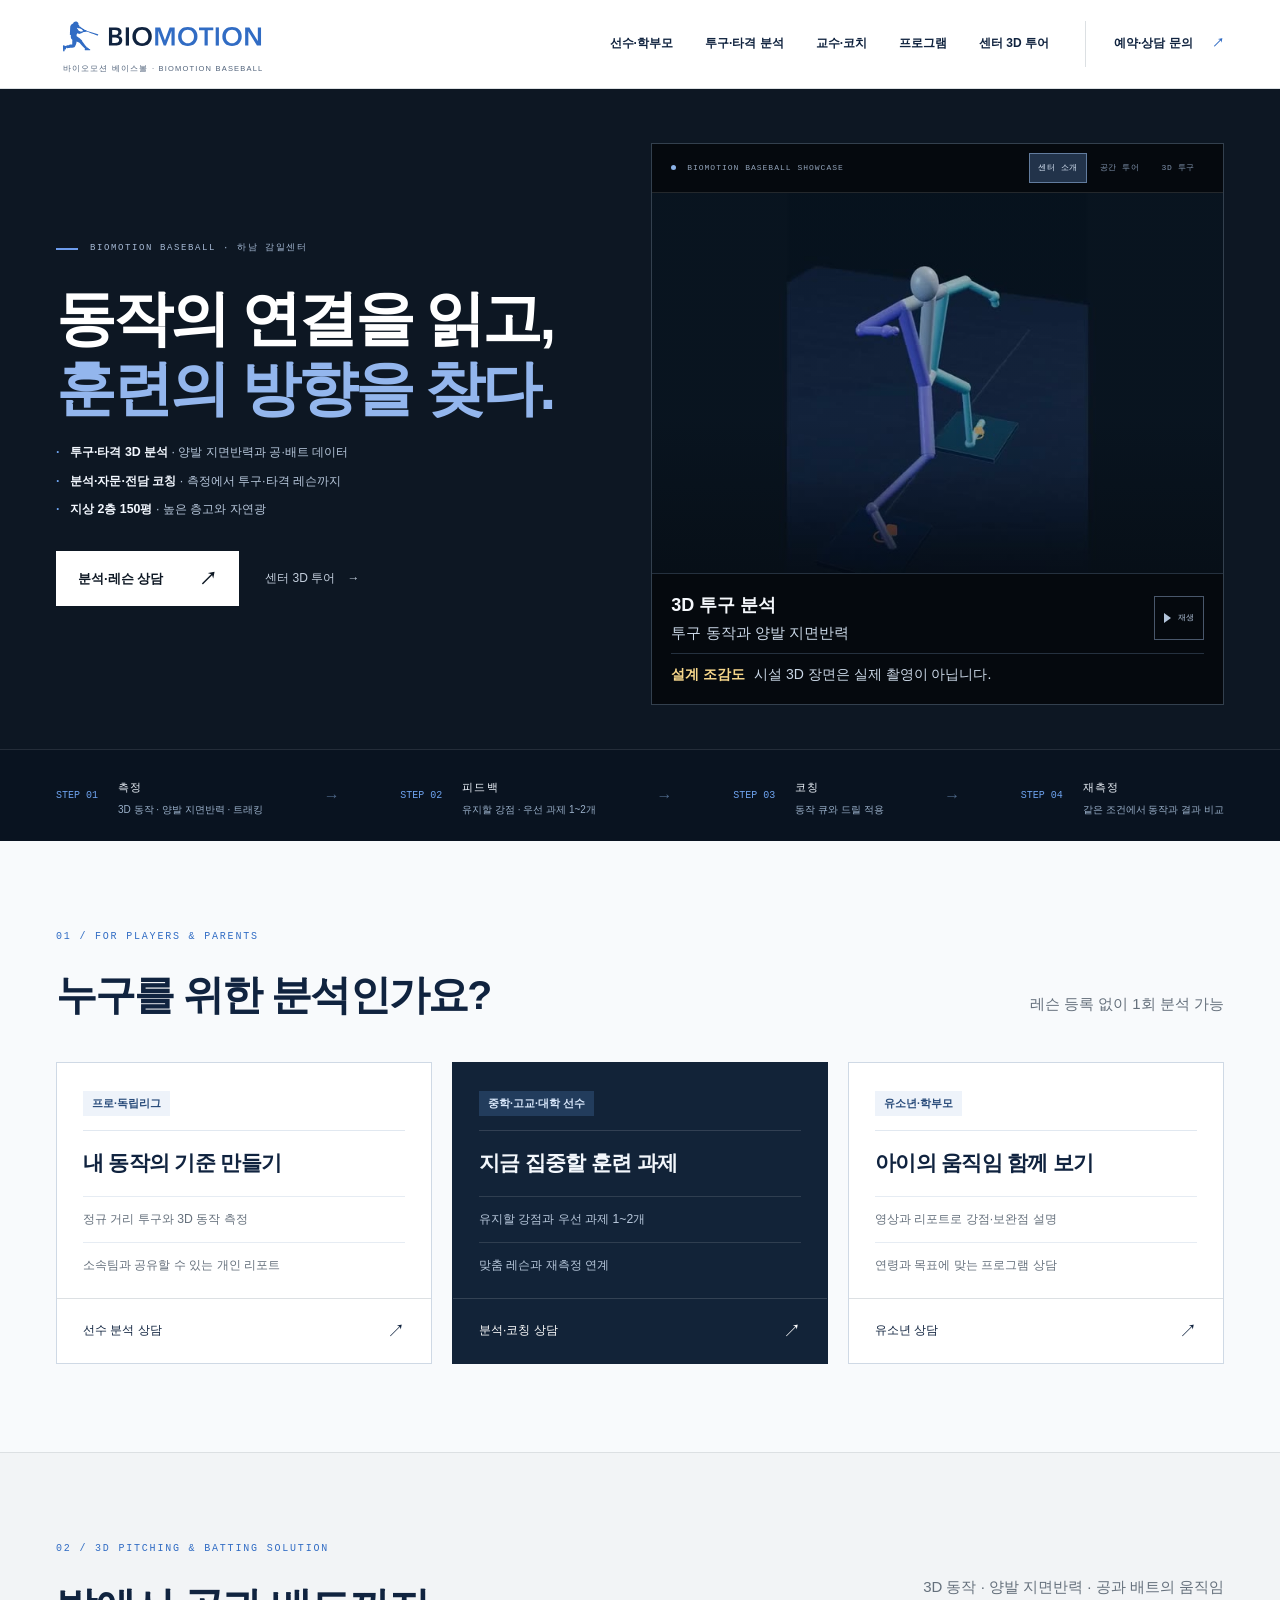
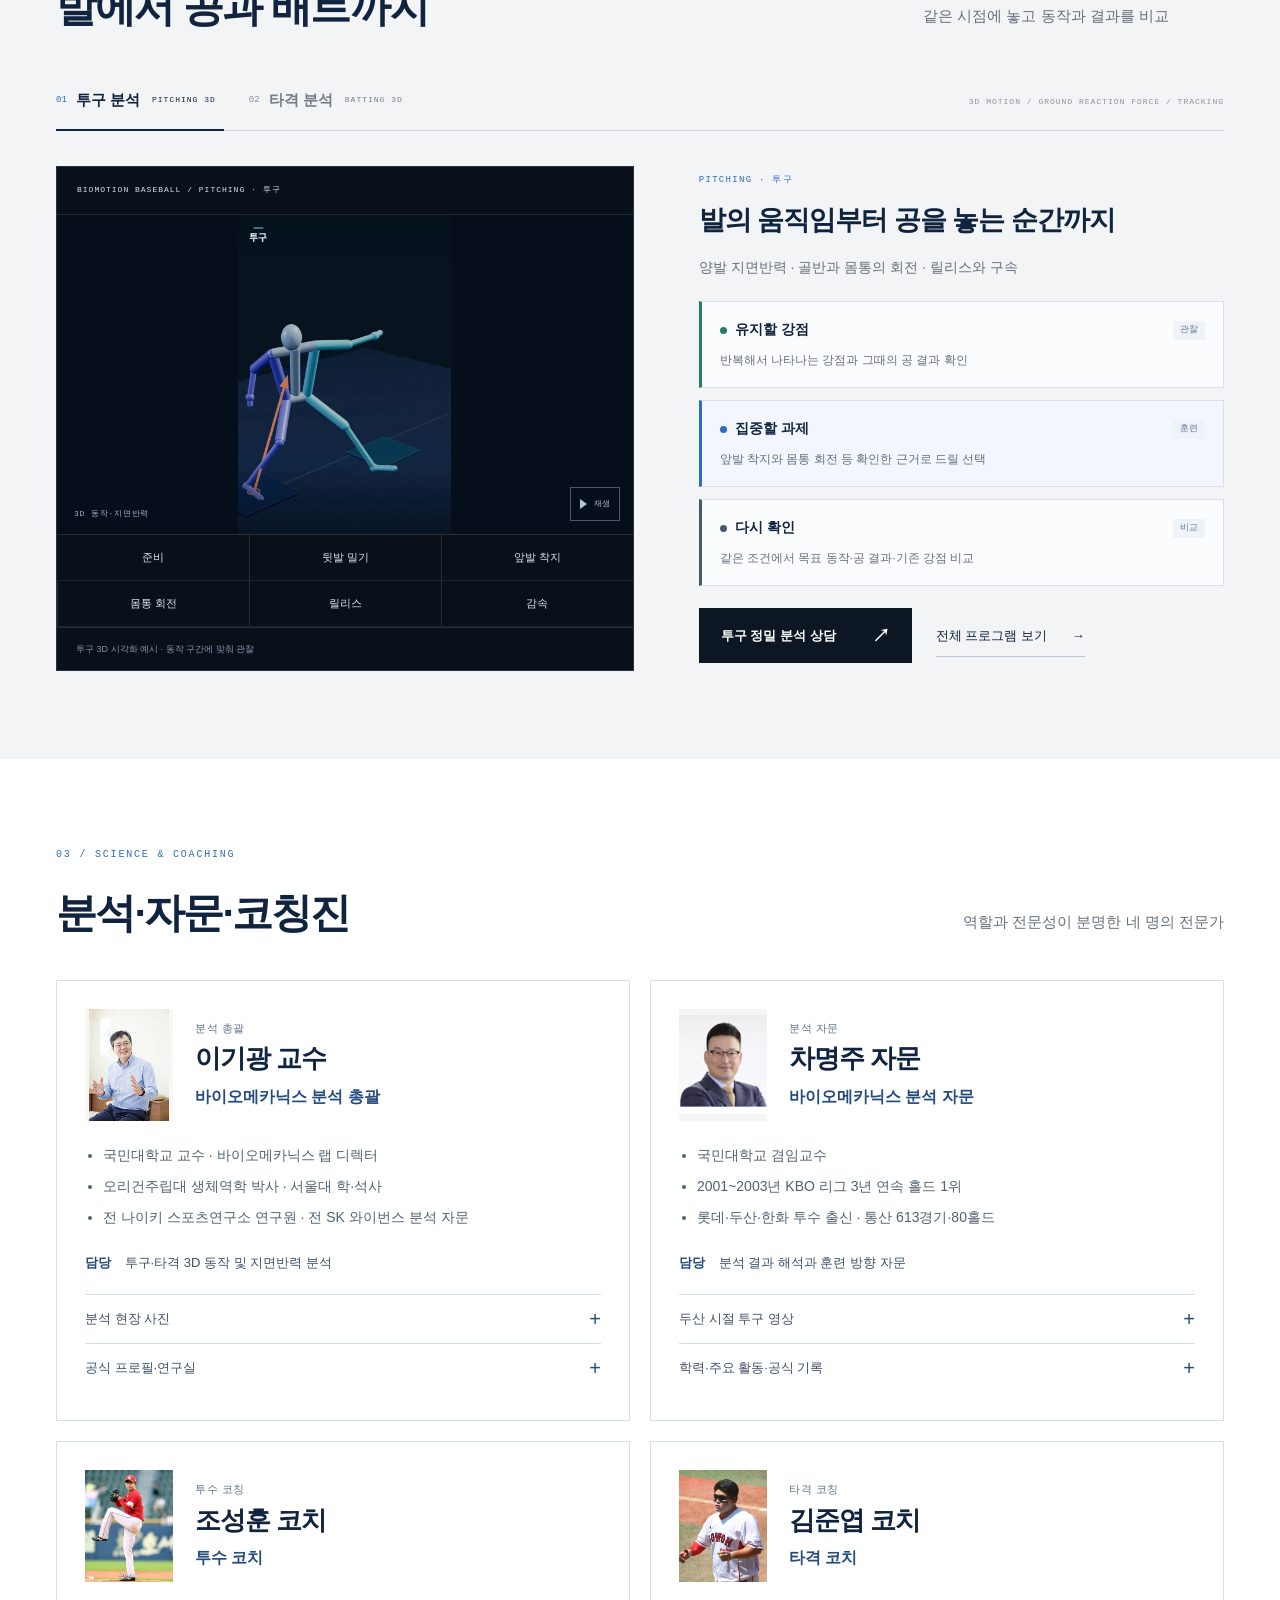
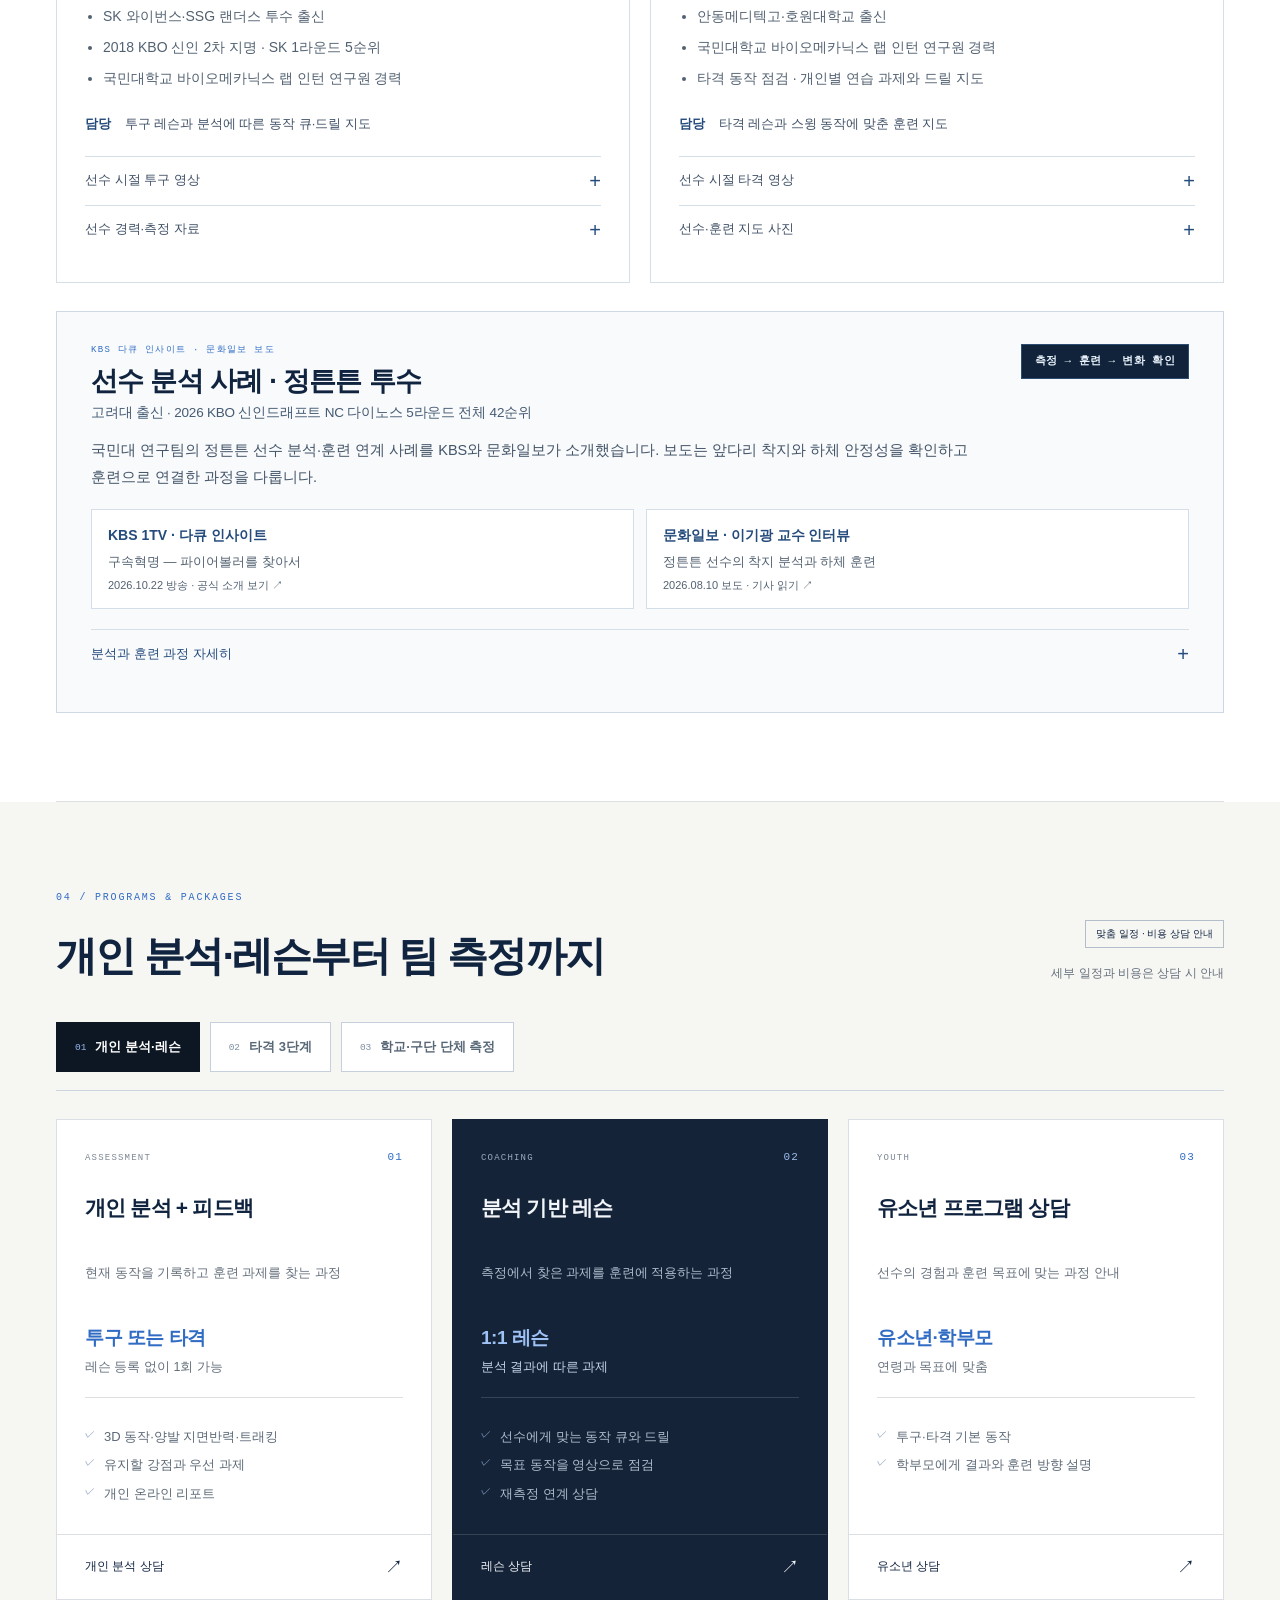
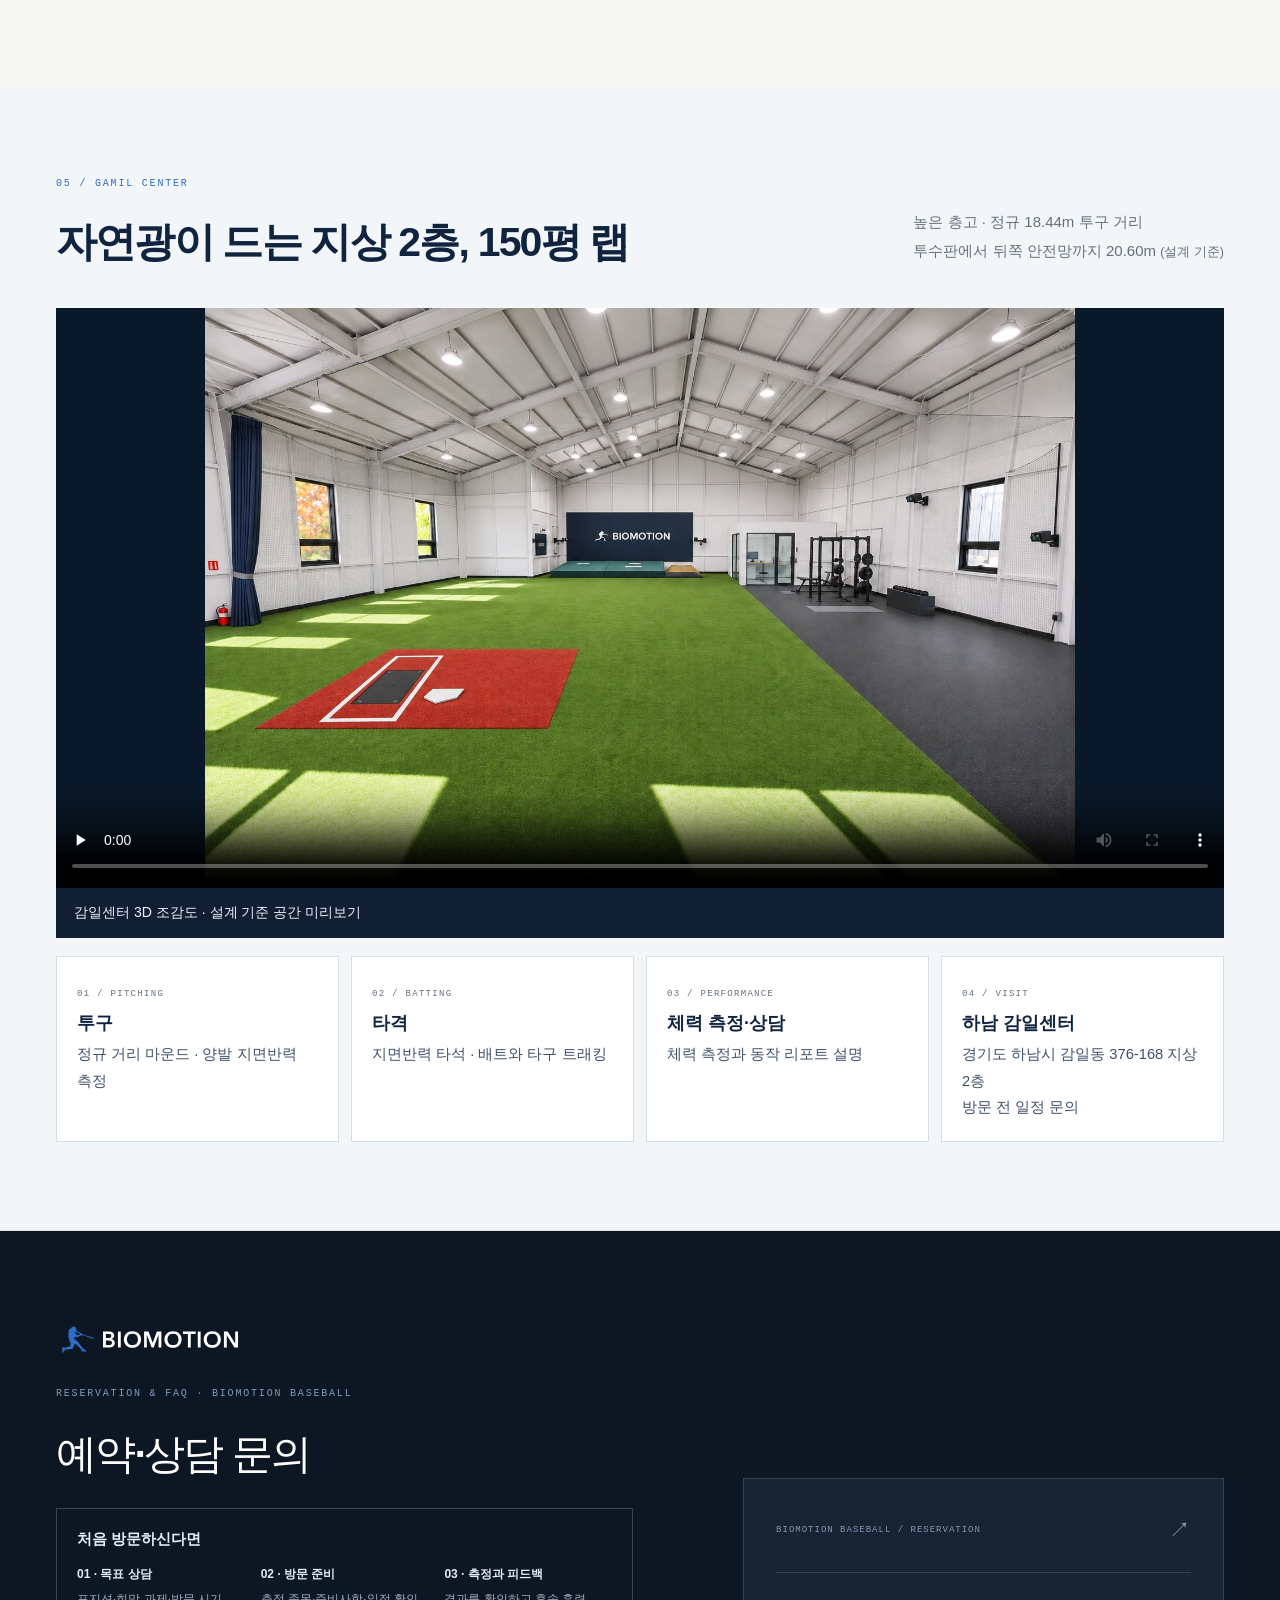
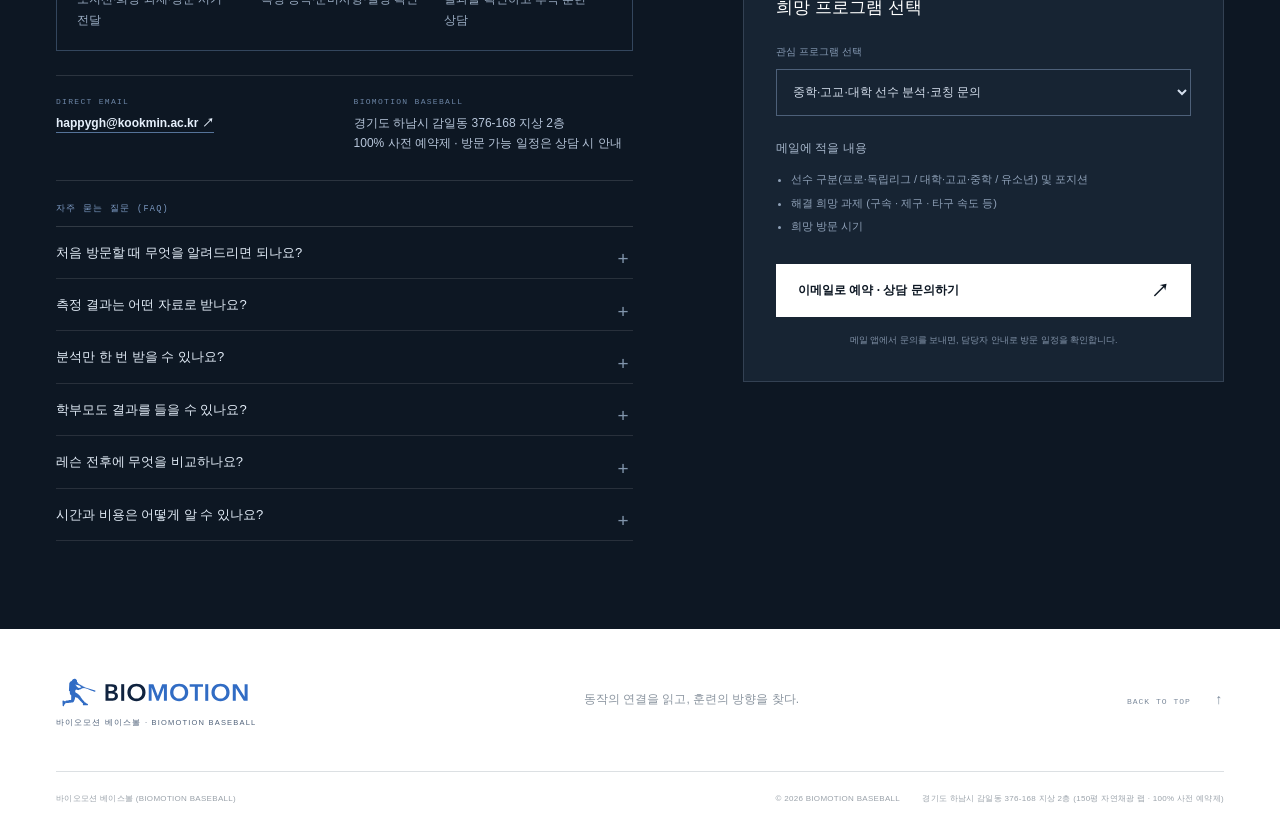
==== commit 9376745e: "Lead player case with verified KBS and Munhwa sources" ====
--- a/index.html
+++ b/index.html
@@ -13,8 +13,8 @@
   <meta property="og:description" content="하남 감일센터 · 선수의 움직임을 읽고 훈련 과제를 찾는 3D 분석과 코칭">
   <meta property="og:image" content="https://biomotion.kr/assets/facility-interior-wide.jpg">
   <link rel="icon" href="assets/brand/biomotion-symbol.svg">
-  <link rel="stylesheet" href="center.css?v=20261107-profiles">
-  <script src="center.js?v=20261107-profiles" defer></script>
+  <link rel="stylesheet" href="center.css?v=20261107-media-sources">
+  <script src="center.js?v=20261107-media-sources" defer></script>
 </head>
 <body>
 <a class="skip" href="#main">본문으로 이동</a>
@@ -182,6 +182,8 @@
             <div class="profile-links">
               <a href="https://cms.kookmin.ac.kr/biomechanics/etc/director.do" target="_blank" rel="noopener noreferrer">국민대 공식 교수 프로필 ↗</a>
               <a href="https://cms.kookmin.ac.kr/biomechanics/index.do" target="_blank" rel="noopener noreferrer">국민대 바이오메카닉스 랩 홈페이지 ↗</a>
+              <a href="https://mylovekbs.kbs.co.kr/index.html?contents_id=70000000404056&amp;sname=mylovekbs&amp;source=mylovekbs&amp;stype=blog" target="_blank" rel="noopener noreferrer">KBS 다큐 인사이트 · 구속혁명 ↗</a>
+              <a href="https://v.daum.net/v/20260810091728452" target="_blank" rel="noopener noreferrer">문화일보 · 투구 분석과 코칭 인터뷰 ↗</a>
               <a href="https://blog.naver.com/sportsku/223913557237" target="_blank" rel="noopener noreferrer">SPORTS KU 특집 인터뷰 ↗</a>
             </div>
           </details>
@@ -281,12 +283,17 @@
     <article class="case-study-card" id="case-study" aria-labelledby="case-study-heading">
       <div class="case-study-header">
         <div>
-          <p class="mini-label">SPORTS KU · 2025년 6월호 특집</p>
+          <p class="mini-label">KBS 다큐 인사이트 · 문화일보 보도</p>
           <h3 id="case-study-heading">선수 분석 사례 · 정튼튼 투수 <small>고려대 출신 · 2026 KBO 신인드래프트 NC 다이노스 5라운드 전체 42순위</small></h3>
         </div>
-        <span class="case-study-badge">2025 U리그 5경기 · 평균자책점 0.38</span>
-      </div>
-      <p class="case-study-lead">3D 분석에서 확인한 과제를 훈련에 적용하고 재측정으로 다시 살핀 사례입니다. SPORTS KU 인터뷰에서 선수와 연구진이 그 과정을 설명합니다.</p>
+        <span class="case-study-badge">측정 → 훈련 → 변화 확인</span>
+      </div>
+      <p class="case-study-lead">국민대 연구팀의 정튼튼 선수 분석·훈련 연계 사례를 KBS와 문화일보가 소개했습니다. 보도는 앞다리 착지와 하체 안정성을 확인하고 훈련으로 연결한 과정을 다룹니다.</p>
+
+      <div class="case-media-links" aria-label="정튼튼 선수 사례의 방송·언론 출처">
+        <a href="https://mylovekbs.kbs.co.kr/index.html?contents_id=70000000404056&amp;sname=mylovekbs&amp;source=mylovekbs&amp;stype=blog" target="_blank" rel="noopener noreferrer"><strong>KBS 1TV · 다큐 인사이트</strong><span>구속혁명 — 파이어볼러를 찾아서</span><small>2026.10.22 방송 · 공식 소개 보기 ↗</small></a>
+        <a href="https://v.daum.net/v/20260810091728452" target="_blank" rel="noopener noreferrer"><strong>문화일보 · 이기광 교수 인터뷰</strong><span>정튼튼 선수의 착지 분석과 하체 훈련</span><small>2026.08.10 보도 · 기사 읽기 ↗</small></a>
+      </div>
 
       <details class="case-study-details"><summary>분석과 훈련 과정 자세히 <span aria-hidden="true">+</span></summary>
       <div class="case-study-steps" aria-label="정튼튼 투수의 측정과 훈련 과정">
@@ -297,18 +304,18 @@
         </div>
         <div class="case-step case-step-highlight">
           <span class="mono">02 · 훈련 적용</span>
-          <strong>하체 안정성과 투구 동작 연습</strong>
-          <p>선수는 하체를 안정시키는 훈련을 하고 투구 동작을 조정했다고 설명했습니다.</p>
+          <strong>하체 훈련과 착지 안정화</strong>
+          <p>문화일보는 앞다리의 버티는 힘을 키우는 하체 훈련과 착지 안정화 과정을 소개했습니다.</p>
         </div>
         <div class="case-step">
           <span class="mono">03 · 2025년 재측정</span>
           <strong>몸통이 일찍 열리는 동작의 변화</strong>
-          <p>선수는 전년보다 몸통이 일찍 열리는 동작이 줄고 구속과 팔 움직임이 빨라졌다고 말했습니다.</p>
+          <p>SPORTS KU 인터뷰에서 선수는 전년보다 몸통이 일찍 열리는 동작이 줄고 구속과 팔 움직임이 빨라졌다고 말했습니다.</p>
         </div>
       </div>
 
       <div class="public-team-links case-study-links">
-        <a class="text-link" href="https://blog.naver.com/sportsku/223913557237" target="_blank" rel="noopener noreferrer">SPORTS KU 특집 인터뷰 <span aria-hidden="true">↗</span></a>
+        <a class="text-link" href="https://blog.naver.com/sportsku/223913557237" target="_blank" rel="noopener noreferrer">보완 인터뷰 · SPORTS KU <span aria-hidden="true">↗</span></a>
         <a class="text-link" href="https://kusf.or.kr/league/league_player_detail.html?p_code=22696" target="_blank" rel="noopener noreferrer">KUSF 대학야구 U리그 기록 <span aria-hidden="true">↗</span></a>
         <a class="text-link" href="https://www.koreabaseball.com/Record/Player/PitcherDetail/Basic.aspx?playerId=56940" target="_blank" rel="noopener noreferrer">KBO 공식 선수 기록 <span aria-hidden="true">↗</span></a>
         <a class="text-link" href="#contact" data-consult="중학·고교·대학 선수 분석·코칭 문의">선수 3D 정밀 분석·코칭 상담 문의 <span aria-hidden="true">↗</span></a>
--- a/center.css
+++ b/center.css
@@ -615,7 +615,7 @@
   .hero-grid { padding-top: 34px; gap: 18px; }
 }
 
-/* SPORTS KU case study */
+/* Player case with primary broadcast and press sources. */
 .case-study-card {
   margin-top: 28px;
   border: 1px solid #cdd8e4;
@@ -665,6 +665,26 @@
   line-height: 1.85;
   max-width: 920px;
 }
+.case-media-links {
+  display: grid;
+  grid-template-columns: repeat(2, minmax(0, 1fr));
+  gap: 12px;
+  margin-top: 18px;
+}
+.case-media-links a {
+  display: grid;
+  align-content: start;
+  gap: 4px;
+  padding: 14px 16px;
+  border: 1px solid #d4dee9;
+  background: #fff;
+  color: #526171;
+  line-height: 1.65;
+}
+.case-media-links strong { color: #244b7c; font-size: 14px; font-weight: 600; }
+.case-media-links a > span { font-size: 13px; }
+.case-media-links small { font-size: 11px; }
+.case-media-links a:hover { border-color: #7a9bc3; background: #f2f7fe; }
 .case-study-steps {
   display: grid;
   grid-template-columns: repeat(3, minmax(0, 1fr));
@@ -711,6 +731,7 @@
   }
 }
 @media (max-width: 680px) {
+  .case-media-links { grid-template-columns: minmax(0, 1fr); }
   .case-study-card {
     padding: 22px 20px 24px;
   }
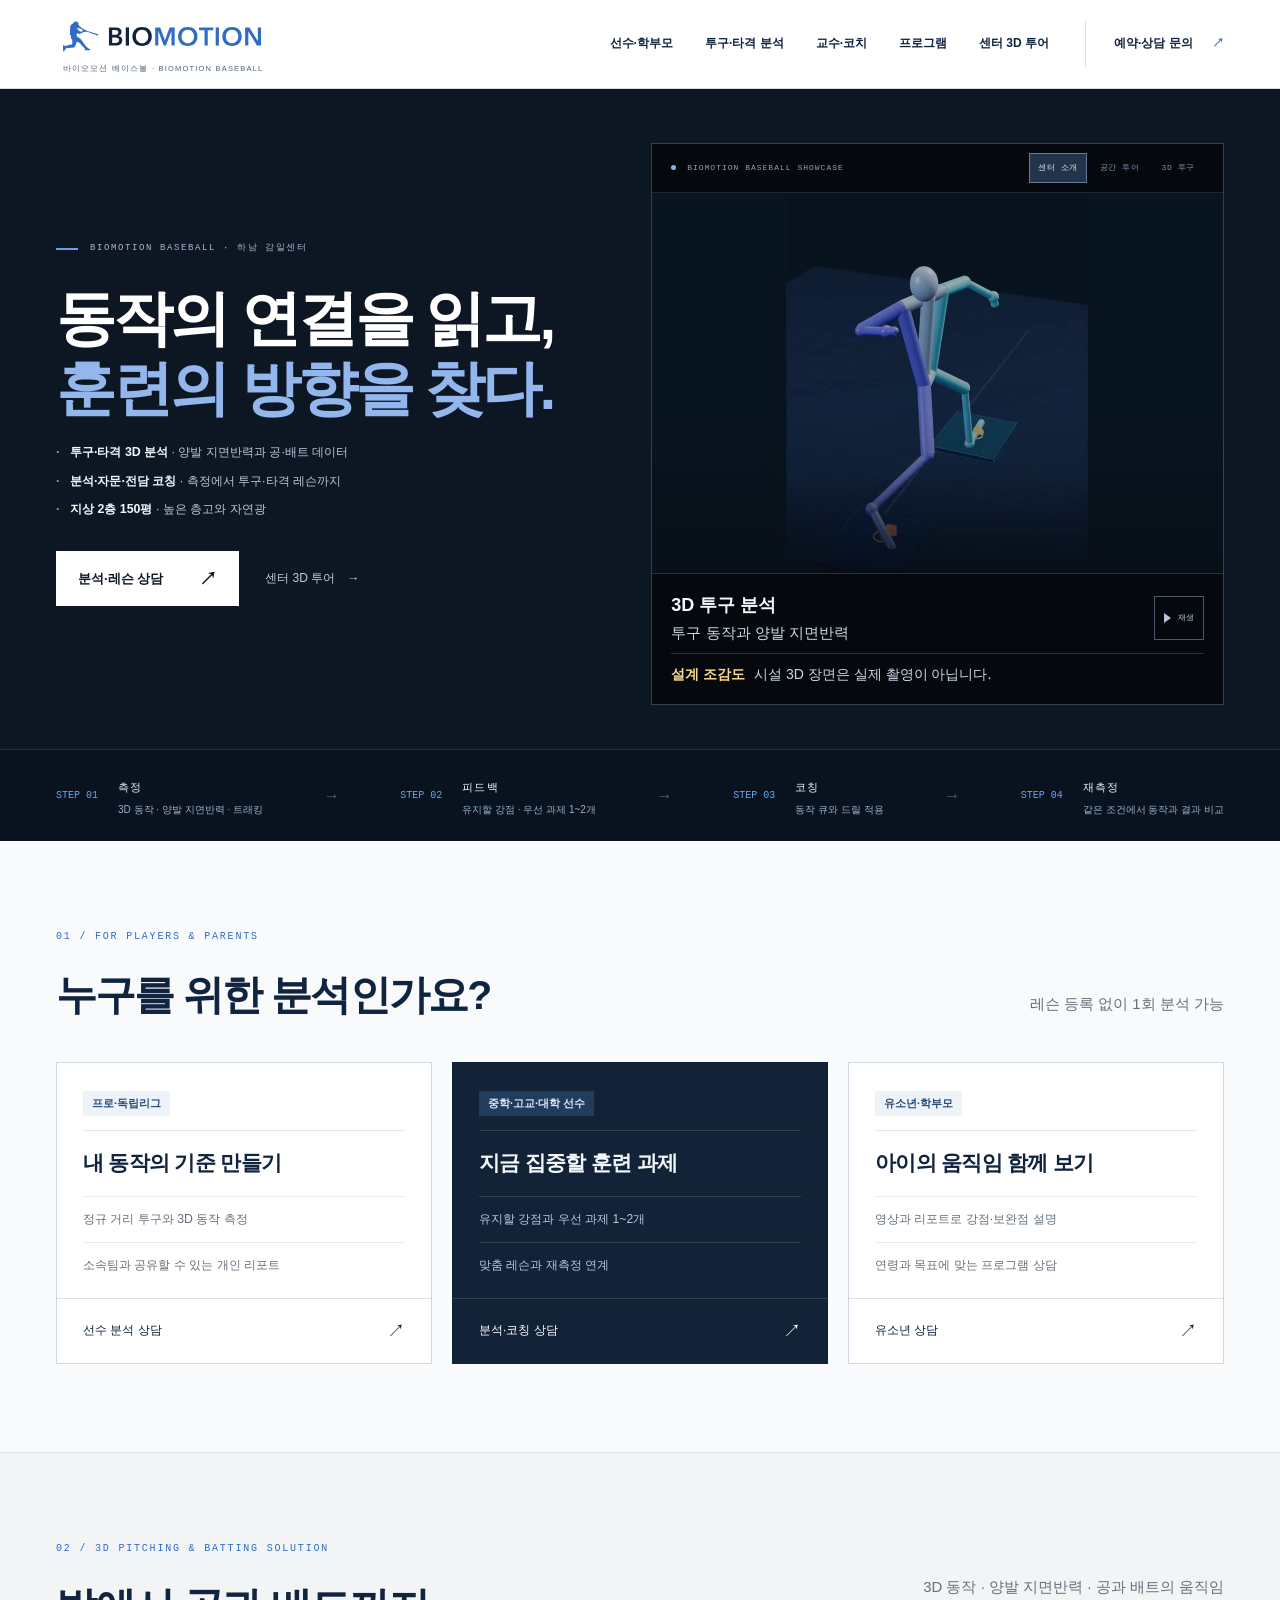
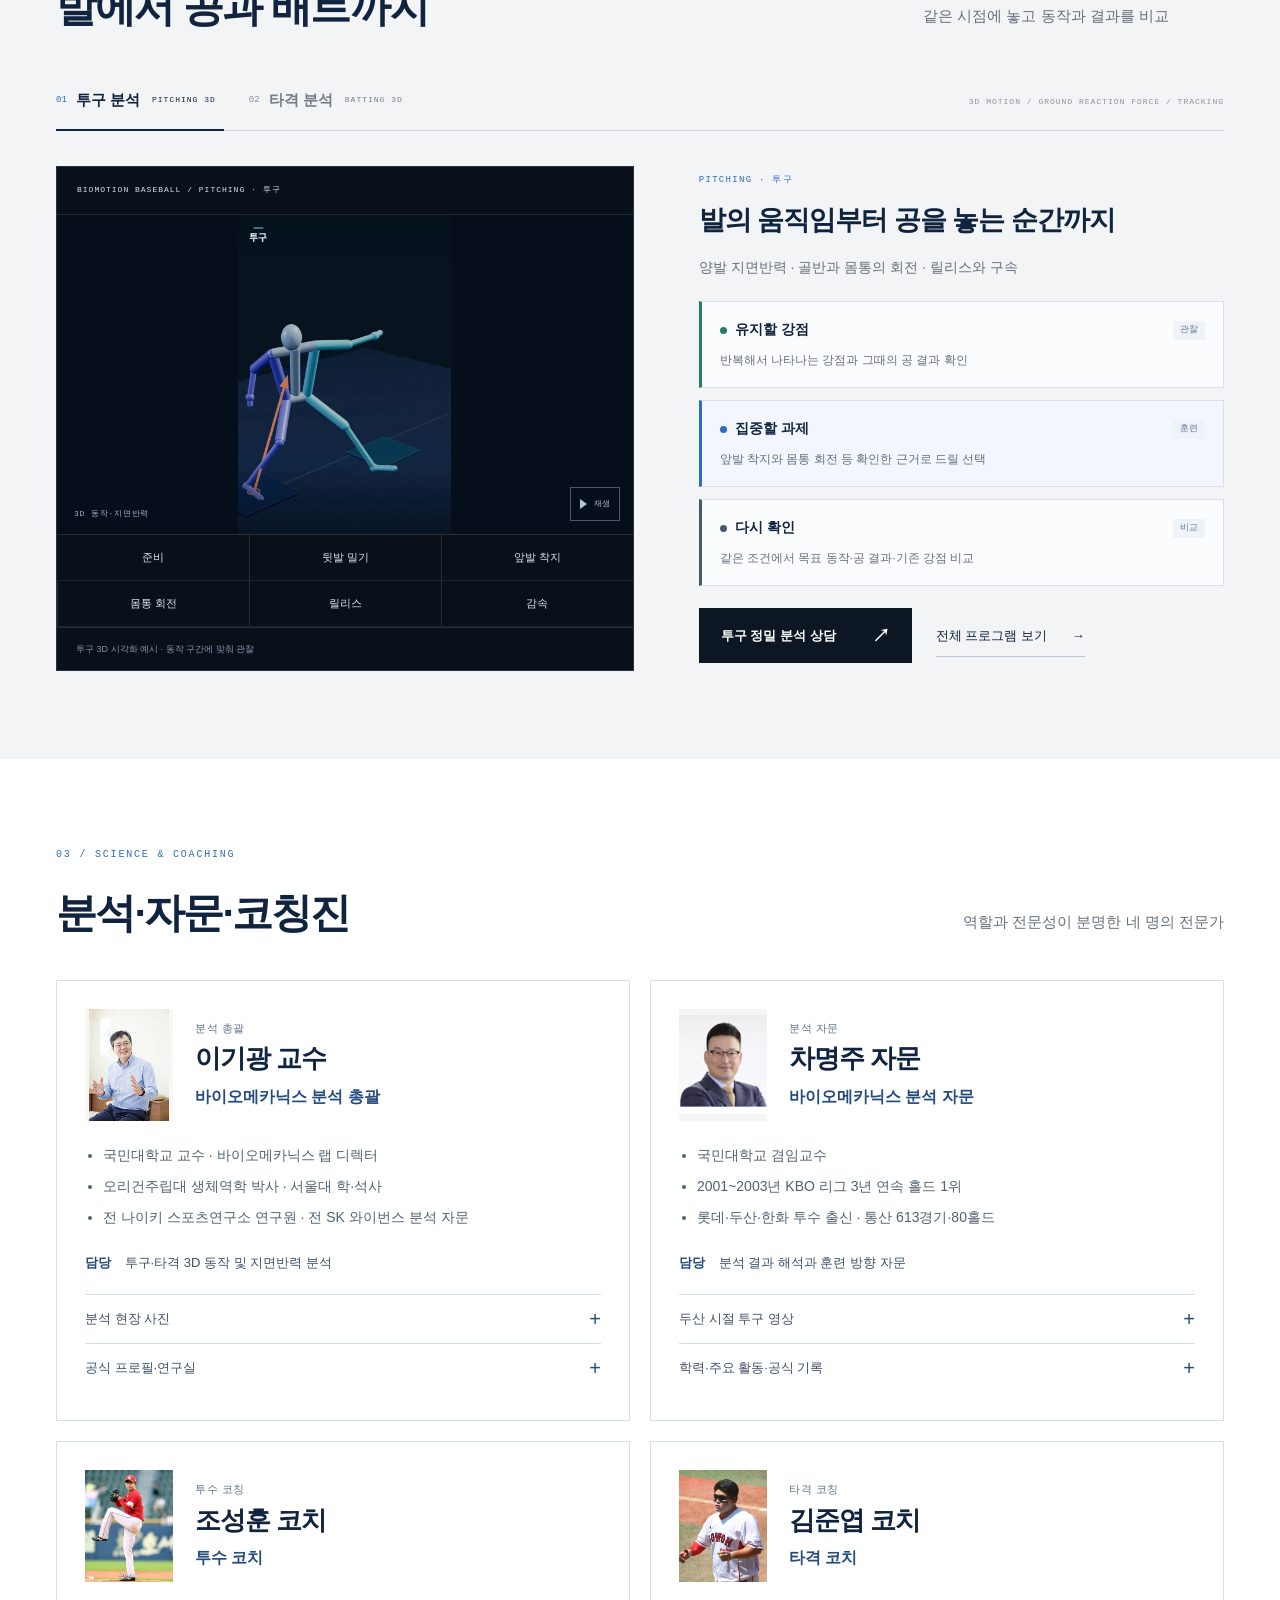
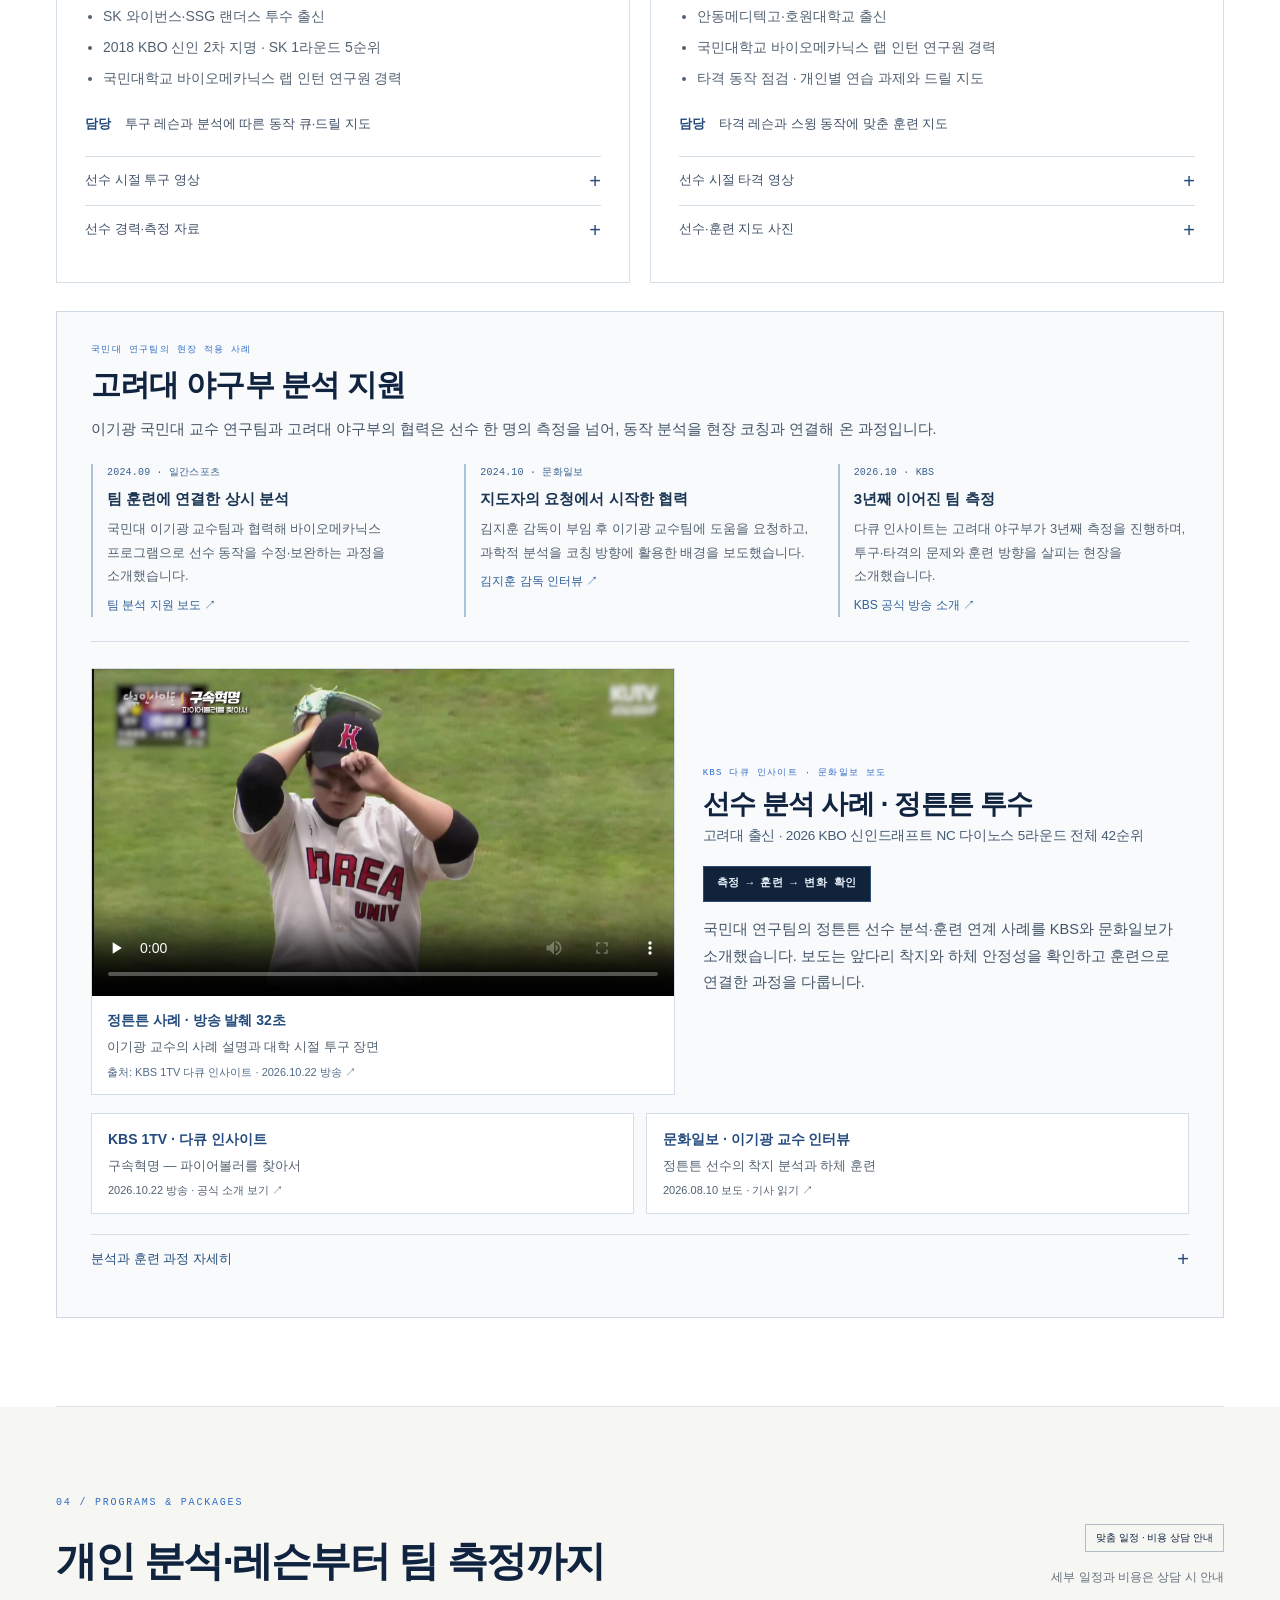
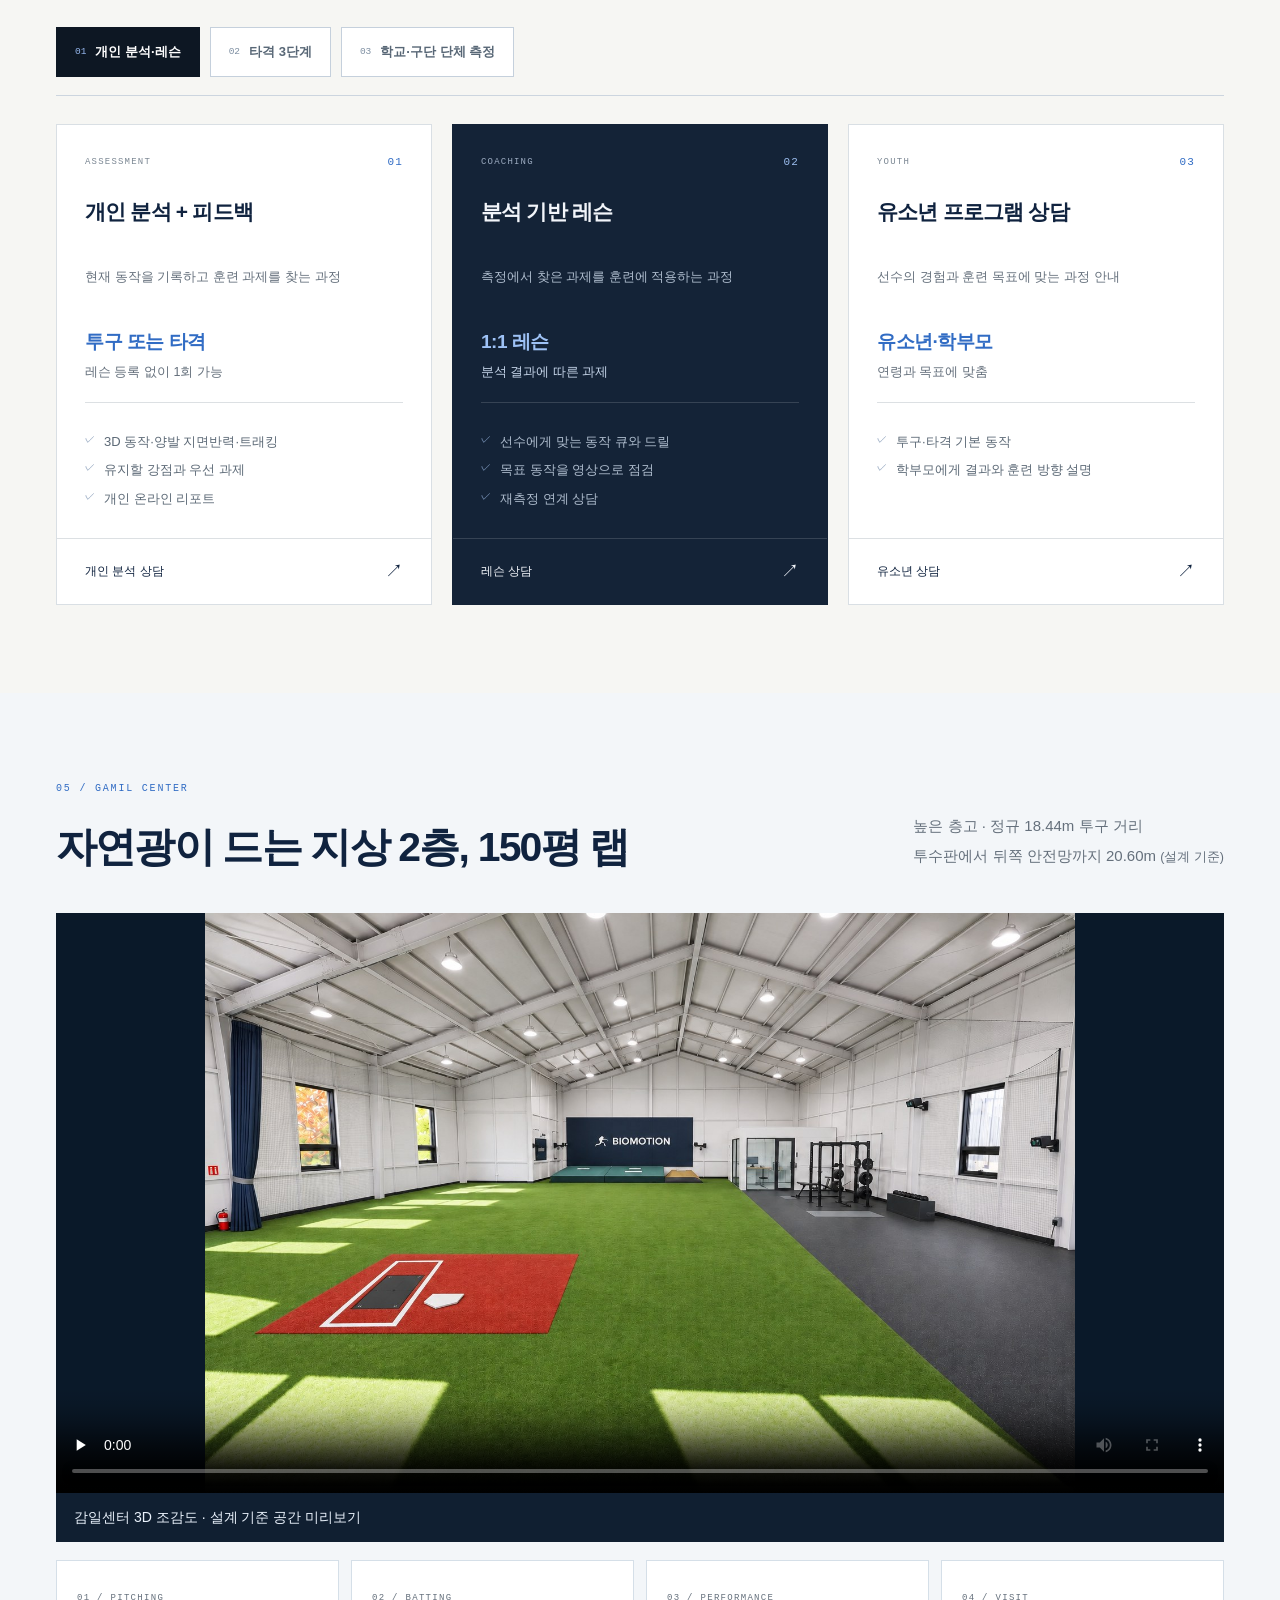
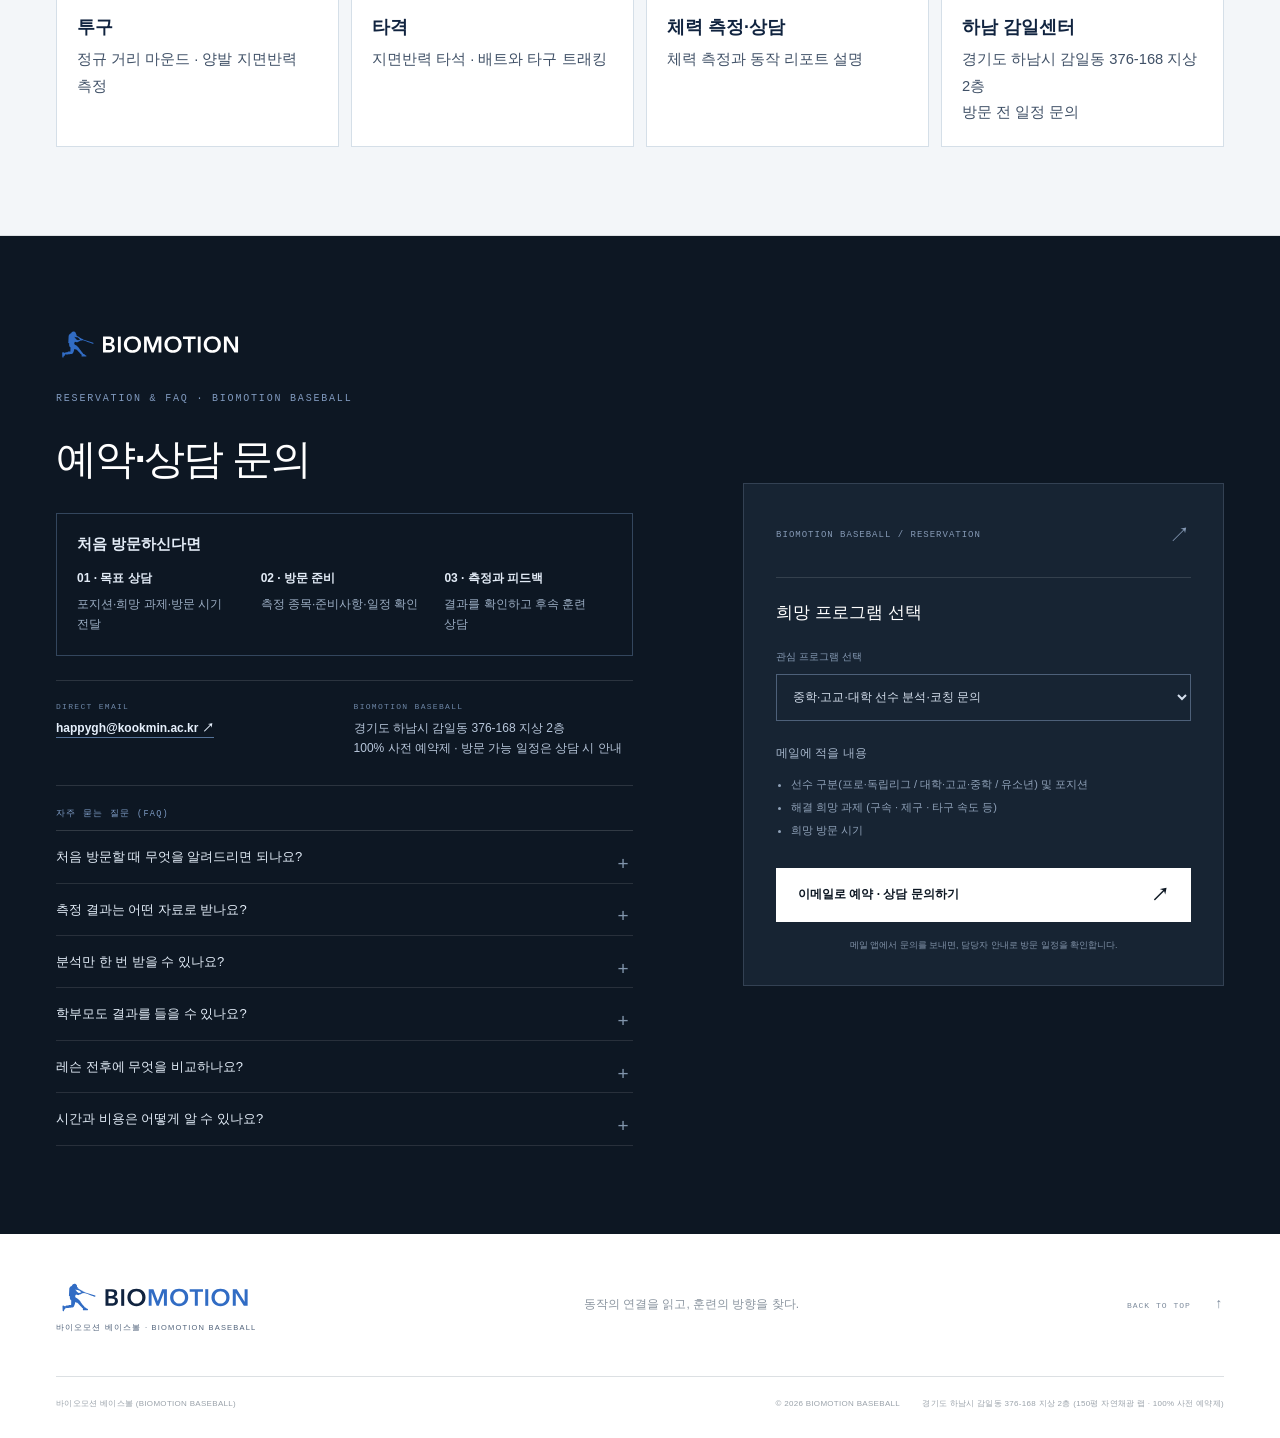
==== commit 83d21bdf: "Add sourced Korea team support and short KBS player case video" ====
--- a/index.html
+++ b/index.html
@@ -13,8 +13,8 @@
   <meta property="og:description" content="하남 감일센터 · 선수의 움직임을 읽고 훈련 과제를 찾는 3D 분석과 코칭">
   <meta property="og:image" content="https://biomotion.kr/assets/facility-interior-wide.jpg">
   <link rel="icon" href="assets/brand/biomotion-symbol.svg">
-  <link rel="stylesheet" href="center.css?v=20261107-media-sources">
-  <script src="center.js?v=20261107-media-sources" defer></script>
+  <link rel="stylesheet" href="center.css?v=20261107-korea-kbs">
+  <script src="center.js?v=20261107-korea-kbs" defer></script>
 </head>
 <body>
 <a class="skip" href="#main">본문으로 이동</a>
@@ -280,15 +280,37 @@
     </div>
 
 
-    <article class="case-study-card" id="case-study" aria-labelledby="case-study-heading">
+    <article class="case-study-card" id="case-study" aria-labelledby="team-support-heading">
+      <section class="case-team-context" aria-labelledby="team-support-heading">
+        <p class="mini-label">국민대 연구팀의 현장 적용 사례</p>
+        <h3 id="team-support-heading">고려대 야구부 분석 지원</h3>
+        <p class="case-team-lead">이기광 국민대 교수 연구팀과 고려대 야구부의 협력은 선수 한 명의 측정을 넘어, 동작 분석을 현장 코칭과 연결해 온 과정입니다.</p>
+        <div class="case-team-timeline" aria-label="보도로 확인한 고려대 야구부 분석 지원">
+          <div><span class="mono">2024.09 · 일간스포츠</span><strong>팀 훈련에 연결한 상시 분석</strong><p>국민대 이기광 교수팀과 협력해 바이오메카닉스 프로그램으로 선수 동작을 수정·보완하는 과정을 소개했습니다.</p><a href="https://isplus.com/article/view/isp202409240034" target="_blank" rel="noopener noreferrer">팀 분석 지원 보도 ↗</a></div>
+          <div><span class="mono">2024.10 · 문화일보</span><strong>지도자의 요청에서 시작한 협력</strong><p>김지훈 감독이 부임 후 이기광 교수팀에 도움을 요청하고, 과학적 분석을 코칭 방향에 활용한 배경을 보도했습니다.</p><a href="https://v.daum.net/v/ZN0mEbqyT5" target="_blank" rel="noopener noreferrer">김지훈 감독 인터뷰 ↗</a></div>
+          <div><span class="mono">2026.10 · KBS</span><strong>3년째 이어진 팀 측정</strong><p>다큐 인사이트는 고려대 야구부가 3년째 측정을 진행하며, 투구·타격의 문제와 훈련 방향을 살피는 현장을 소개했습니다.</p><a href="https://mylovekbs.kbs.co.kr/index.html?contents_id=70000000404056&amp;sname=mylovekbs&amp;source=mylovekbs&amp;stype=blog" target="_blank" rel="noopener noreferrer">KBS 공식 방송 소개 ↗</a></div>
+        </div>
+      </section>
+
+      <div class="case-athlete-feature">
+      <div class="case-athlete-copy">
       <div class="case-study-header">
         <div>
           <p class="mini-label">KBS 다큐 인사이트 · 문화일보 보도</p>
-          <h3 id="case-study-heading">선수 분석 사례 · 정튼튼 투수 <small>고려대 출신 · 2026 KBO 신인드래프트 NC 다이노스 5라운드 전체 42순위</small></h3>
+          <h4 id="case-study-heading">선수 분석 사례 · 정튼튼 투수 <small>고려대 출신 · 2026 KBO 신인드래프트 NC 다이노스 5라운드 전체 42순위</small></h4>
         </div>
         <span class="case-study-badge">측정 → 훈련 → 변화 확인</span>
       </div>
       <p class="case-study-lead">국민대 연구팀의 정튼튼 선수 분석·훈련 연계 사례를 KBS와 문화일보가 소개했습니다. 보도는 앞다리 착지와 하체 안정성을 확인하고 훈련으로 연결한 과정을 다룹니다.</p>
+      </div>
+      <figure class="case-broadcast">
+        <video id="jeong-kbs-video" controls playsinline preload="none" width="1920" height="1080" poster="assets/jeong-kbs-docu-poster-20261107.jpg" aria-label="KBS 다큐 인사이트 정튼튼 사례 방송 발췌, 32초">
+          <source src="assets/jeong-kbs-docu-excerpt-20261107.mp4" type="video/mp4">
+          이 브라우저에서는 영상을 재생할 수 없습니다. <a href="assets/jeong-kbs-docu-excerpt-20261107.mp4">방송 발췌 영상 보기</a>
+        </video>
+        <figcaption><strong>정튼튼 사례 · 방송 발췌 32초</strong><span>이기광 교수의 사례 설명과 대학 시절 투구 장면</span><a href="https://mylovekbs.kbs.co.kr/index.html?contents_id=70000000404056&amp;sname=mylovekbs&amp;source=mylovekbs&amp;stype=blog" target="_blank" rel="noopener noreferrer">출처: KBS 1TV 다큐 인사이트 · 2026.10.22 방송 ↗</a></figcaption>
+      </figure>
+      </div>
 
       <div class="case-media-links" aria-label="정튼튼 선수 사례의 방송·언론 출처">
         <a href="https://mylovekbs.kbs.co.kr/index.html?contents_id=70000000404056&amp;sname=mylovekbs&amp;source=mylovekbs&amp;stype=blog" target="_blank" rel="noopener noreferrer"><strong>KBS 1TV · 다큐 인사이트</strong><span>구속혁명 — 파이어볼러를 찾아서</span><small>2026.10.22 방송 · 공식 소개 보기 ↗</small></a>
--- a/center.css
+++ b/center.css
@@ -622,6 +622,24 @@
   background: #f8fafc;
   padding: 32px 34px 34px;
 }
+.case-team-context { padding-bottom: 24px; margin-bottom: 26px; border-bottom: 1px solid #d5dfe9; }
+.case-team-context > .mini-label { color: var(--blue); margin-bottom: 7px; }
+.case-team-context h3 { font-size: clamp(23px, 2.4vw, 30px); line-height: 1.4; letter-spacing: -0.8px; font-weight: 650; }
+.case-team-lead { margin-top: 10px; max-width: 900px; font-size: 14.5px; color: #445568; line-height: 1.85; }
+.case-team-timeline { display: grid; grid-template-columns: repeat(3, minmax(0, 1fr)); gap: 22px; margin-top: 21px; }
+.case-team-timeline > div { min-width: 0; border-left: 2px solid #a9c2df; padding-left: 14px; }
+.case-team-timeline .mono { display: block; font-size: 10px; color: #39628f; letter-spacing: 0.2px; margin-bottom: 6px; }
+.case-team-timeline strong { display: block; font-size: 15px; font-weight: 600; line-height: 1.5; color: #1b3553; }
+.case-team-timeline p { margin-top: 7px; font-size: 13px; color: #526171; line-height: 1.8; }
+.case-team-timeline a { display: inline-block; margin-top: 7px; font-size: 12px; color: #315f98; text-underline-offset: 3px; }
+.case-team-timeline a:hover, .case-broadcast a:hover { text-decoration: underline; }
+.case-athlete-feature { display: grid; grid-template-columns: minmax(0, 1.2fr) minmax(0, 1fr); grid-template-areas: 'media copy'; gap: 28px; align-items: center; }
+.case-athlete-copy { grid-area: copy; min-width: 0; }
+.case-broadcast { grid-area: media; min-width: 0; margin: 0; border: 1px solid #d4dee9; background: #fff; }
+.case-broadcast video { display: block; width: 100%; height: auto; aspect-ratio: 16 / 9; object-fit: contain; background: #0a1929; }
+.case-broadcast figcaption { display: grid; gap: 4px; padding: 13px 15px; color: #526171; font-size: 13px; line-height: 1.7; }
+.case-broadcast figcaption strong { color: #244b7c; font-size: 14px; font-weight: 600; }
+.case-broadcast figcaption a { color: #526b89; font-size: 11px; }
 .case-study-header {
   display: flex;
   justify-content: space-between;
@@ -634,13 +652,13 @@
   display: block;
   margin-bottom: 6px;
 }
-.case-study-header h3 {
+.case-study-header h4 {
   font-size: clamp(21px, 2.2vw, 27px);
   font-weight: 650;
   letter-spacing: -0.7px;
   line-height: 1.38;
 }
-.case-study-header h3 small {
+.case-study-header h4 small {
   display: block;
   font-size: 13.5px;
   font-weight: 500;
@@ -726,11 +744,15 @@
   border-top: 1px solid #d5dfe9;
 }
 @media (max-width: 900px) {
+  .case-athlete-feature { grid-template-columns: minmax(0, 1fr); grid-template-areas: 'copy' 'media'; gap: 20px; }
   .case-study-steps {
     grid-template-columns: 1fr;
   }
 }
 @media (max-width: 680px) {
+  .case-team-timeline { grid-template-columns: minmax(0, 1fr); gap: 18px; }
+  .case-team-context { padding-bottom: 22px; margin-bottom: 22px; }
+  .case-broadcast figcaption { padding: 11px 12px; }
   .case-media-links { grid-template-columns: minmax(0, 1fr); }
   .case-study-card {
     padding: 22px 20px 24px;
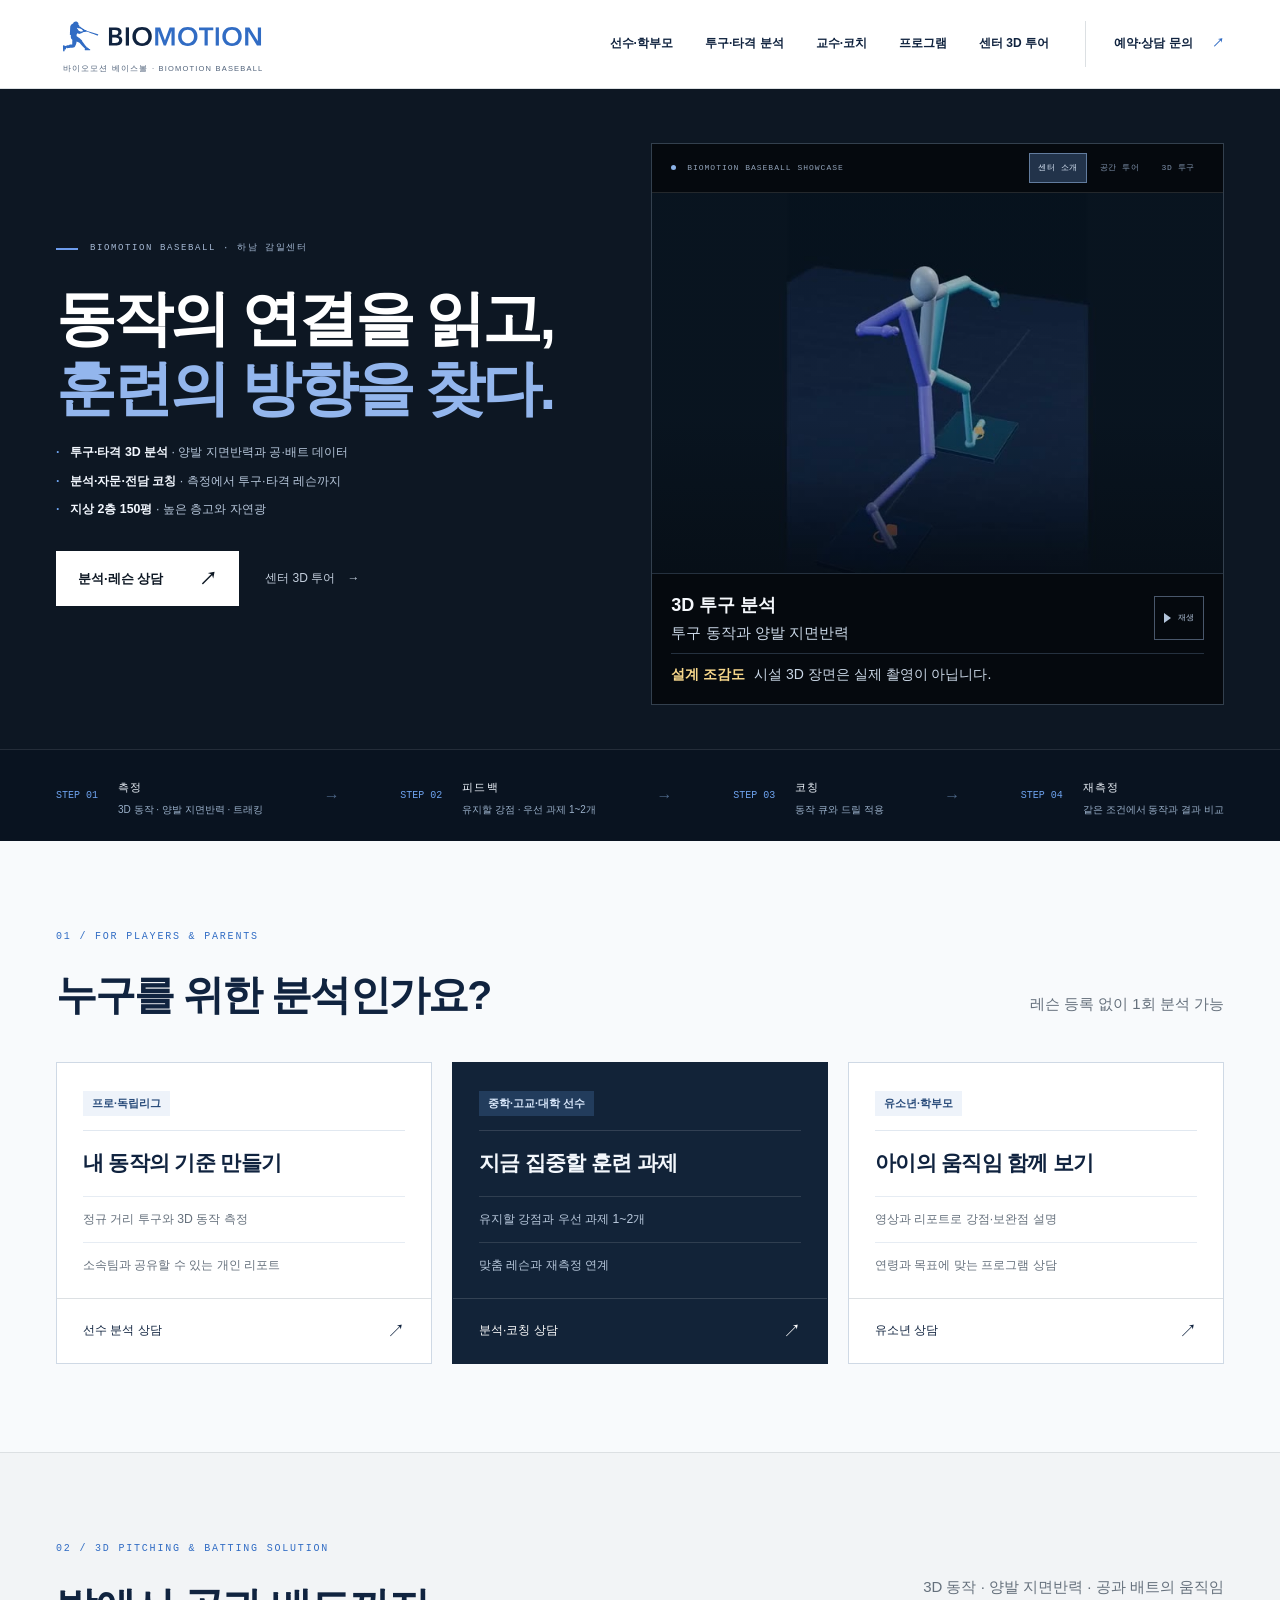
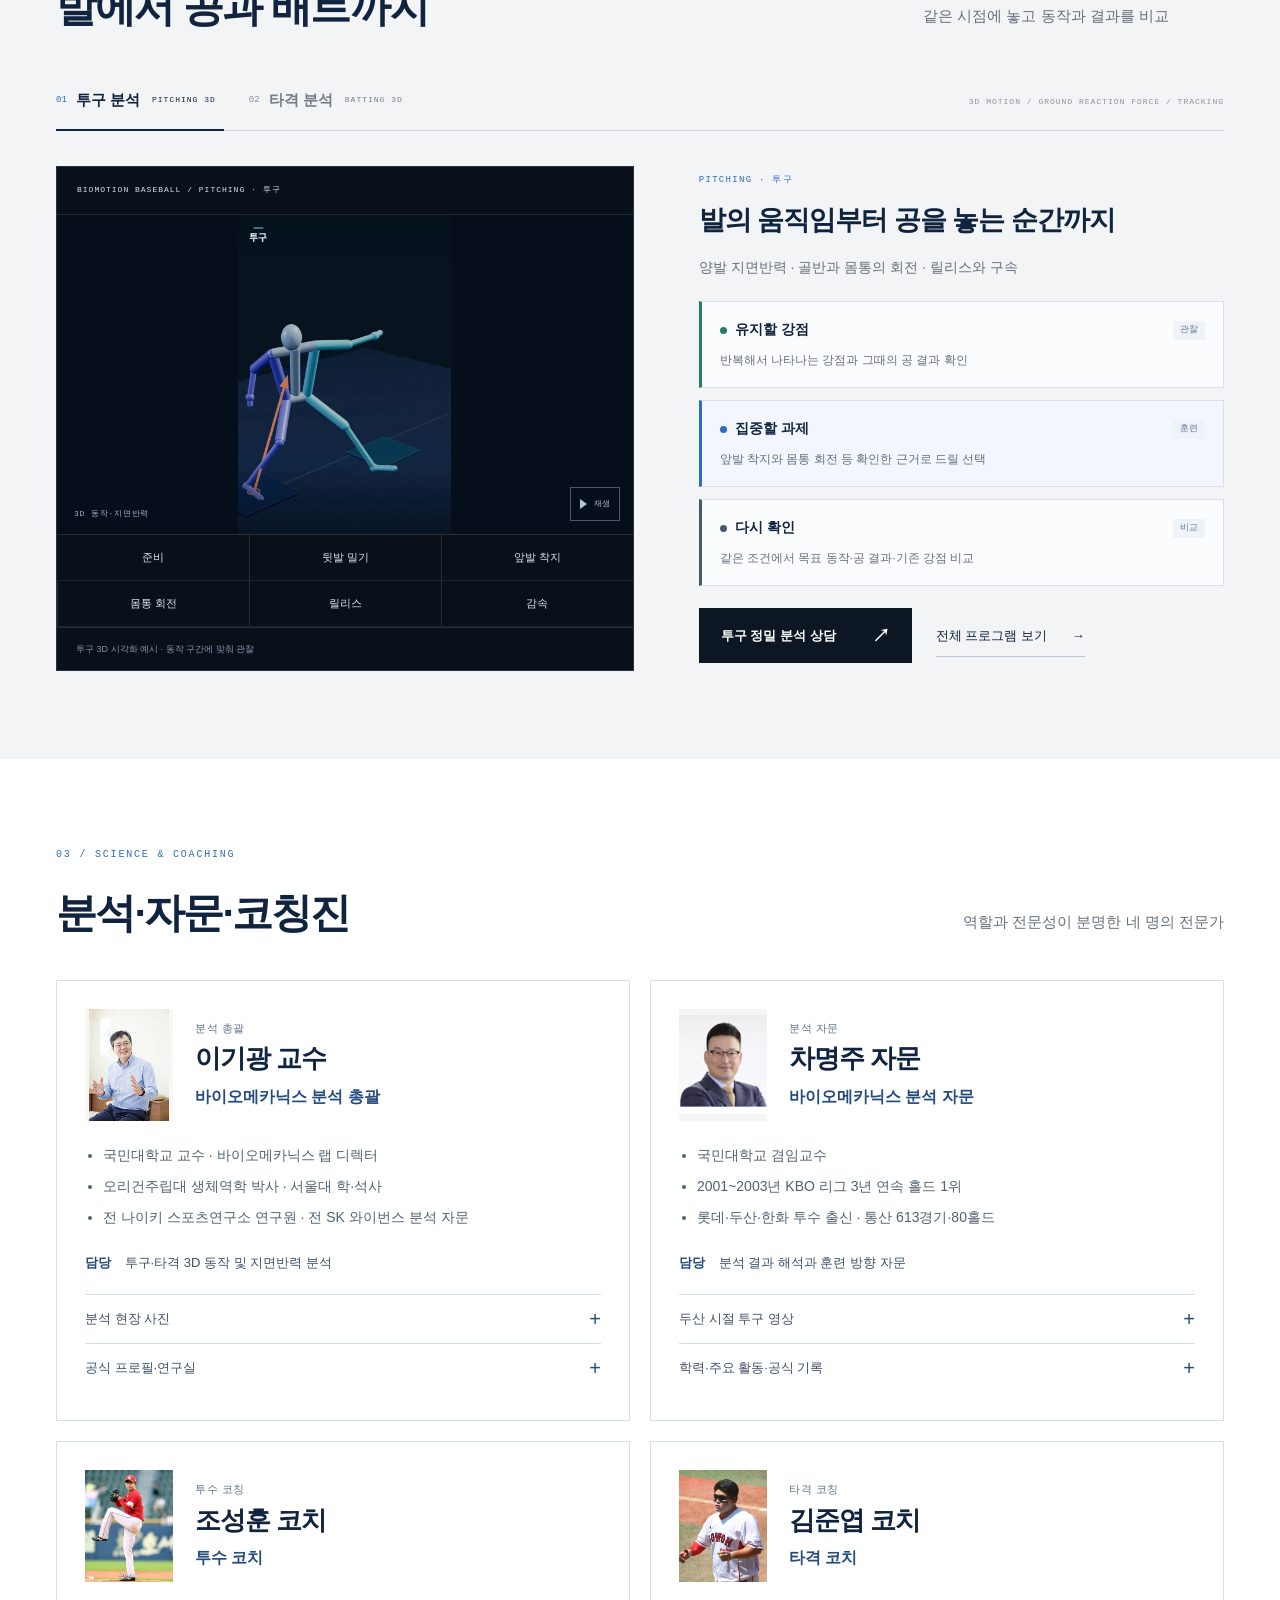
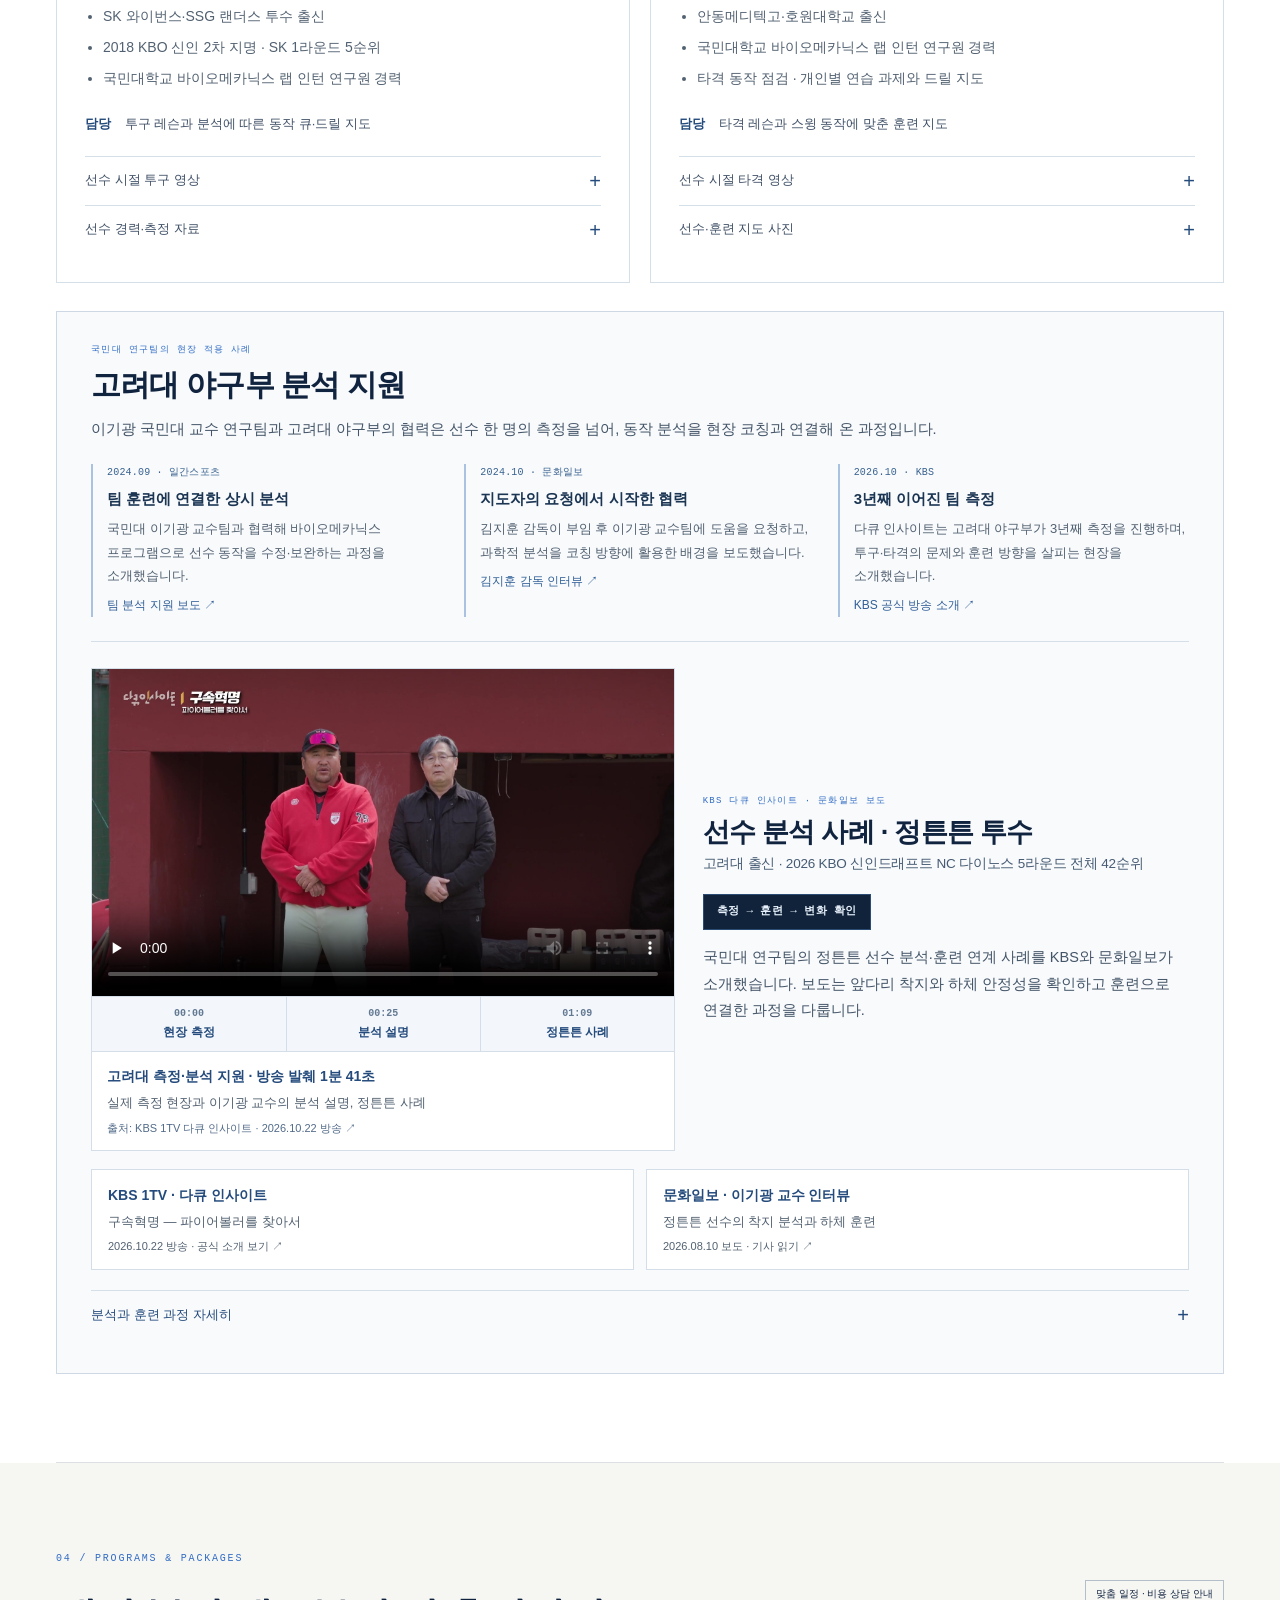
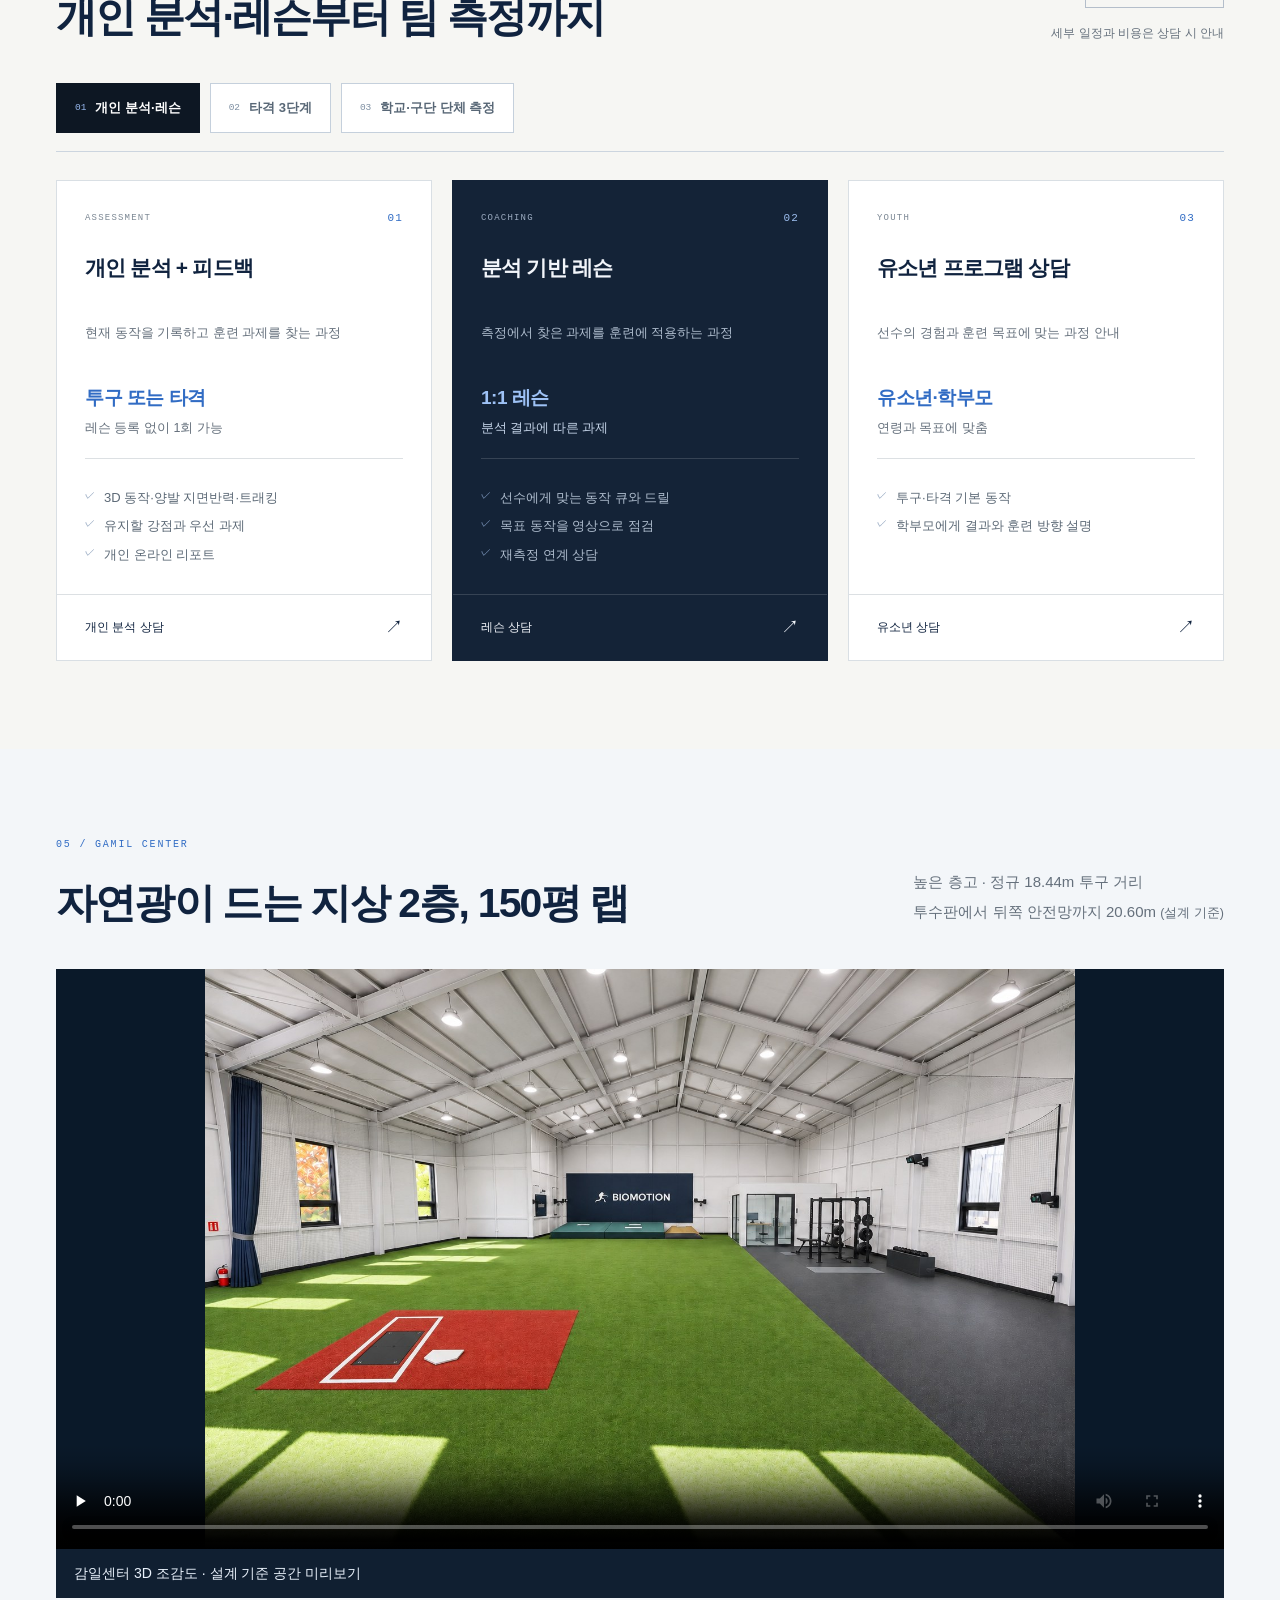
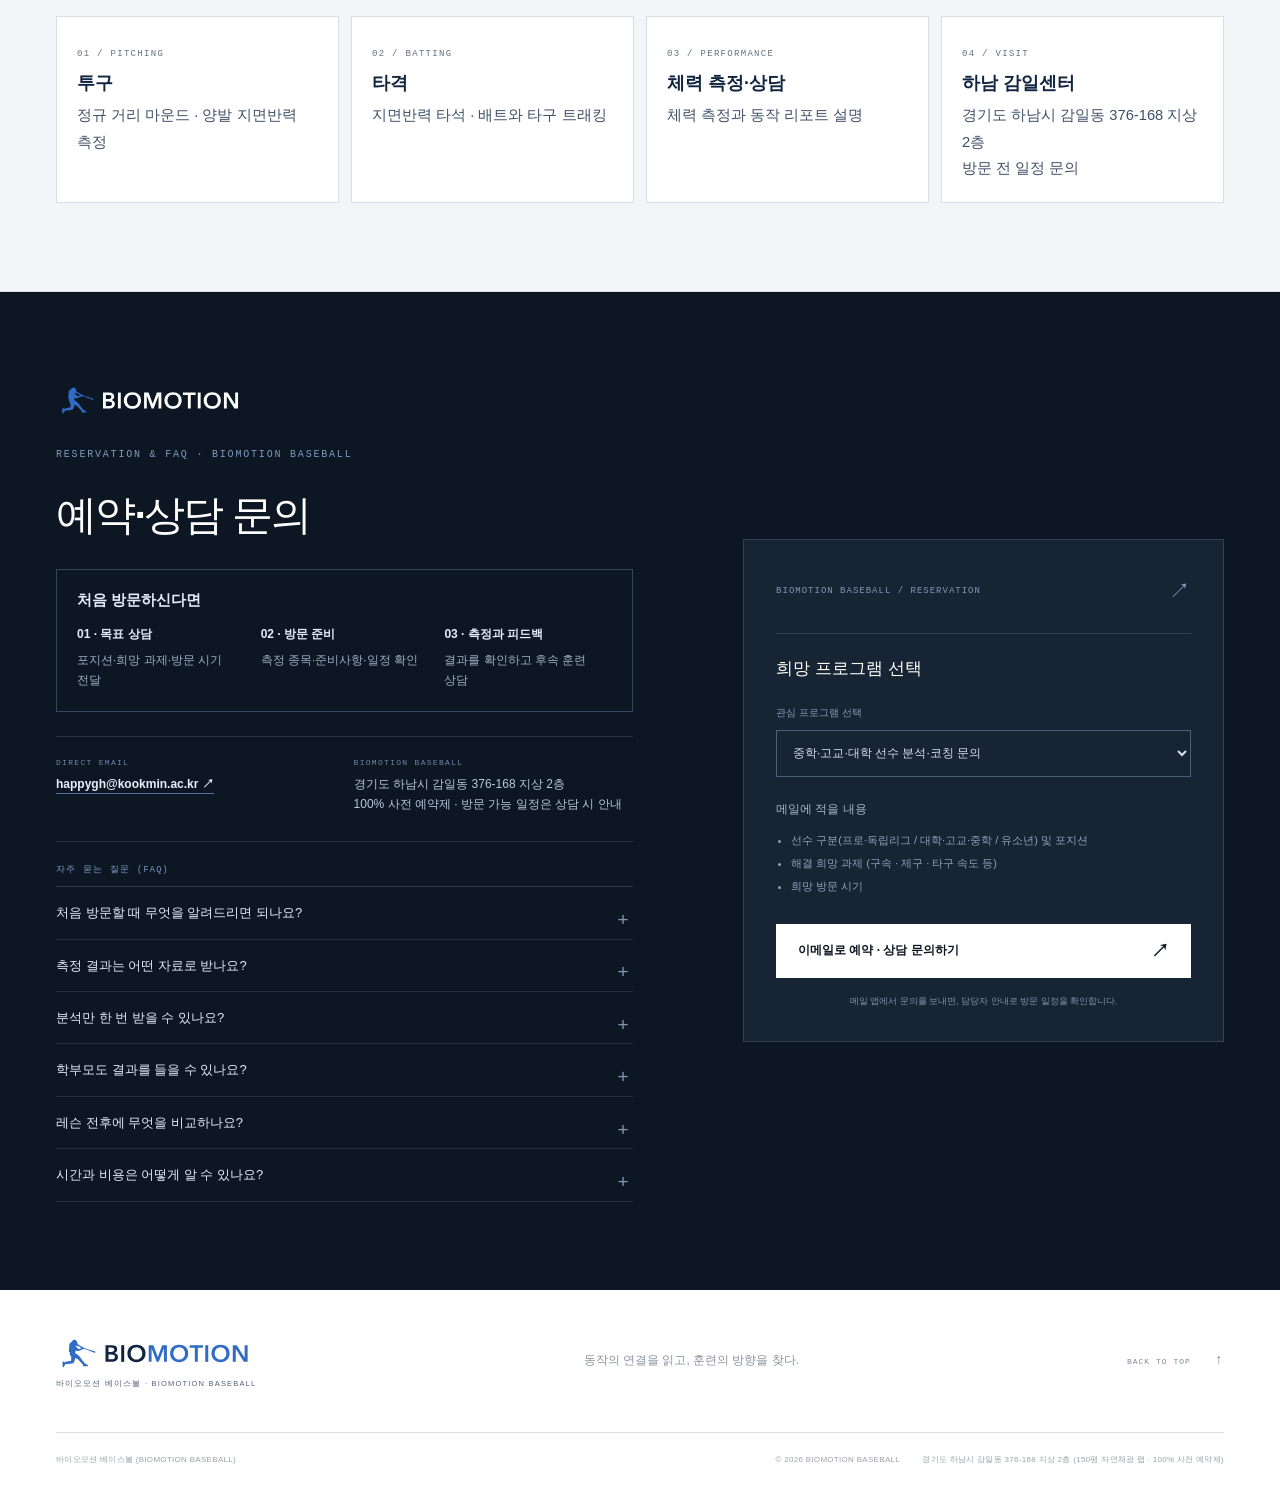
==== commit 47d05b02: "Show real Korea team measurement and analysis in KBS case video" ====
--- a/index.html
+++ b/index.html
@@ -13,8 +13,8 @@
   <meta property="og:description" content="하남 감일센터 · 선수의 움직임을 읽고 훈련 과제를 찾는 3D 분석과 코칭">
   <meta property="og:image" content="https://biomotion.kr/assets/facility-interior-wide.jpg">
   <link rel="icon" href="assets/brand/biomotion-symbol.svg">
-  <link rel="stylesheet" href="center.css?v=20261107-korea-kbs">
-  <script src="center.js?v=20261107-korea-kbs" defer></script>
+  <link rel="stylesheet" href="center.css?v=20261107-kbs-measurement">
+  <script src="center.js?v=20261107-kbs-measurement" defer></script>
 </head>
 <body>
 <a class="skip" href="#main">본문으로 이동</a>
@@ -304,11 +304,16 @@
       <p class="case-study-lead">국민대 연구팀의 정튼튼 선수 분석·훈련 연계 사례를 KBS와 문화일보가 소개했습니다. 보도는 앞다리 착지와 하체 안정성을 확인하고 훈련으로 연결한 과정을 다룹니다.</p>
       </div>
       <figure class="case-broadcast">
-        <video id="jeong-kbs-video" controls playsinline preload="none" width="1920" height="1080" poster="assets/jeong-kbs-docu-poster-20261107.jpg" aria-label="KBS 다큐 인사이트 정튼튼 사례 방송 발췌, 32초">
-          <source src="assets/jeong-kbs-docu-excerpt-20261107.mp4" type="video/mp4">
-          이 브라우저에서는 영상을 재생할 수 없습니다. <a href="assets/jeong-kbs-docu-excerpt-20261107.mp4">방송 발췌 영상 보기</a>
+        <video id="jeong-kbs-video" controls playsinline preload="none" width="1920" height="1080" poster="assets/kbs-korea-measurement-poster-20261107.jpg" aria-label="KBS 다큐 인사이트 고려대 야구부 측정·분석 지원과 정튼튼 사례, 1분 41초">
+          <source src="assets/kbs-korea-measurement-analysis-20261107.mp4" type="video/mp4">
+          이 브라우저에서는 영상을 재생할 수 없습니다. <a href="assets/kbs-korea-measurement-analysis-20261107.mp4">방송 발췌 영상 보기</a>
         </video>
-        <figcaption><strong>정튼튼 사례 · 방송 발췌 32초</strong><span>이기광 교수의 사례 설명과 대학 시절 투구 장면</span><a href="https://mylovekbs.kbs.co.kr/index.html?contents_id=70000000404056&amp;sname=mylovekbs&amp;source=mylovekbs&amp;stype=blog" target="_blank" rel="noopener noreferrer">출처: KBS 1TV 다큐 인사이트 · 2026.10.22 방송 ↗</a></figcaption>
+        <div class="case-broadcast-chapters" role="group" aria-label="방송 영상의 주요 장면부터 재생">
+          <button type="button" data-kbs-seek="0" aria-controls="jeong-kbs-video" aria-label="현장 측정 장면 0분 0초부터 재생"><span>00:00</span>현장 측정</button>
+          <button type="button" data-kbs-seek="25" aria-controls="jeong-kbs-video" aria-label="이기광 교수의 분석 설명 0분 25초부터 재생"><span>00:25</span>분석 설명</button>
+          <button type="button" data-kbs-seek="69" aria-controls="jeong-kbs-video" aria-label="정튼튼 사례 1분 9초부터 재생"><span>01:09</span>정튼튼 사례</button>
+        </div>
+        <figcaption><strong>고려대 측정·분석 지원 · 방송 발췌 1분 41초</strong><span>실제 측정 현장과 이기광 교수의 분석 설명, 정튼튼 사례</span><a href="https://mylovekbs.kbs.co.kr/index.html?contents_id=70000000404056&amp;sname=mylovekbs&amp;source=mylovekbs&amp;stype=blog" target="_blank" rel="noopener noreferrer">출처: KBS 1TV 다큐 인사이트 · 2026.10.22 방송 ↗</a></figcaption>
       </figure>
       </div>
 
--- a/center.css
+++ b/center.css
@@ -640,6 +640,12 @@
 .case-broadcast figcaption { display: grid; gap: 4px; padding: 13px 15px; color: #526171; font-size: 13px; line-height: 1.7; }
 .case-broadcast figcaption strong { color: #244b7c; font-size: 14px; font-weight: 600; }
 .case-broadcast figcaption a { color: #526b89; font-size: 11px; }
+.case-broadcast-chapters { display: grid; grid-template-columns: repeat(3, minmax(0, 1fr)); border-top: 1px solid #d4dee9; border-bottom: 1px solid #d4dee9; }
+.case-broadcast-chapters button { display: grid; gap: 2px; justify-items: center; padding: 9px 5px; min-height: 54px; background: #f3f7fc; color: #244b7c; font-size: 12px; font-weight: 600; line-height: 1.5; border: 0; }
+.case-broadcast-chapters button + button { border-left: 1px solid #d4dee9; }
+.case-broadcast-chapters button span { font-family: var(--mono); font-size: 10px; color: #637992; }
+.case-broadcast-chapters button:hover { background: #e5eef9; }
+.case-broadcast-chapters button:focus-visible { outline: 2px solid #366db1; outline-offset: -3px; }
 .case-study-header {
   display: flex;
   justify-content: space-between;
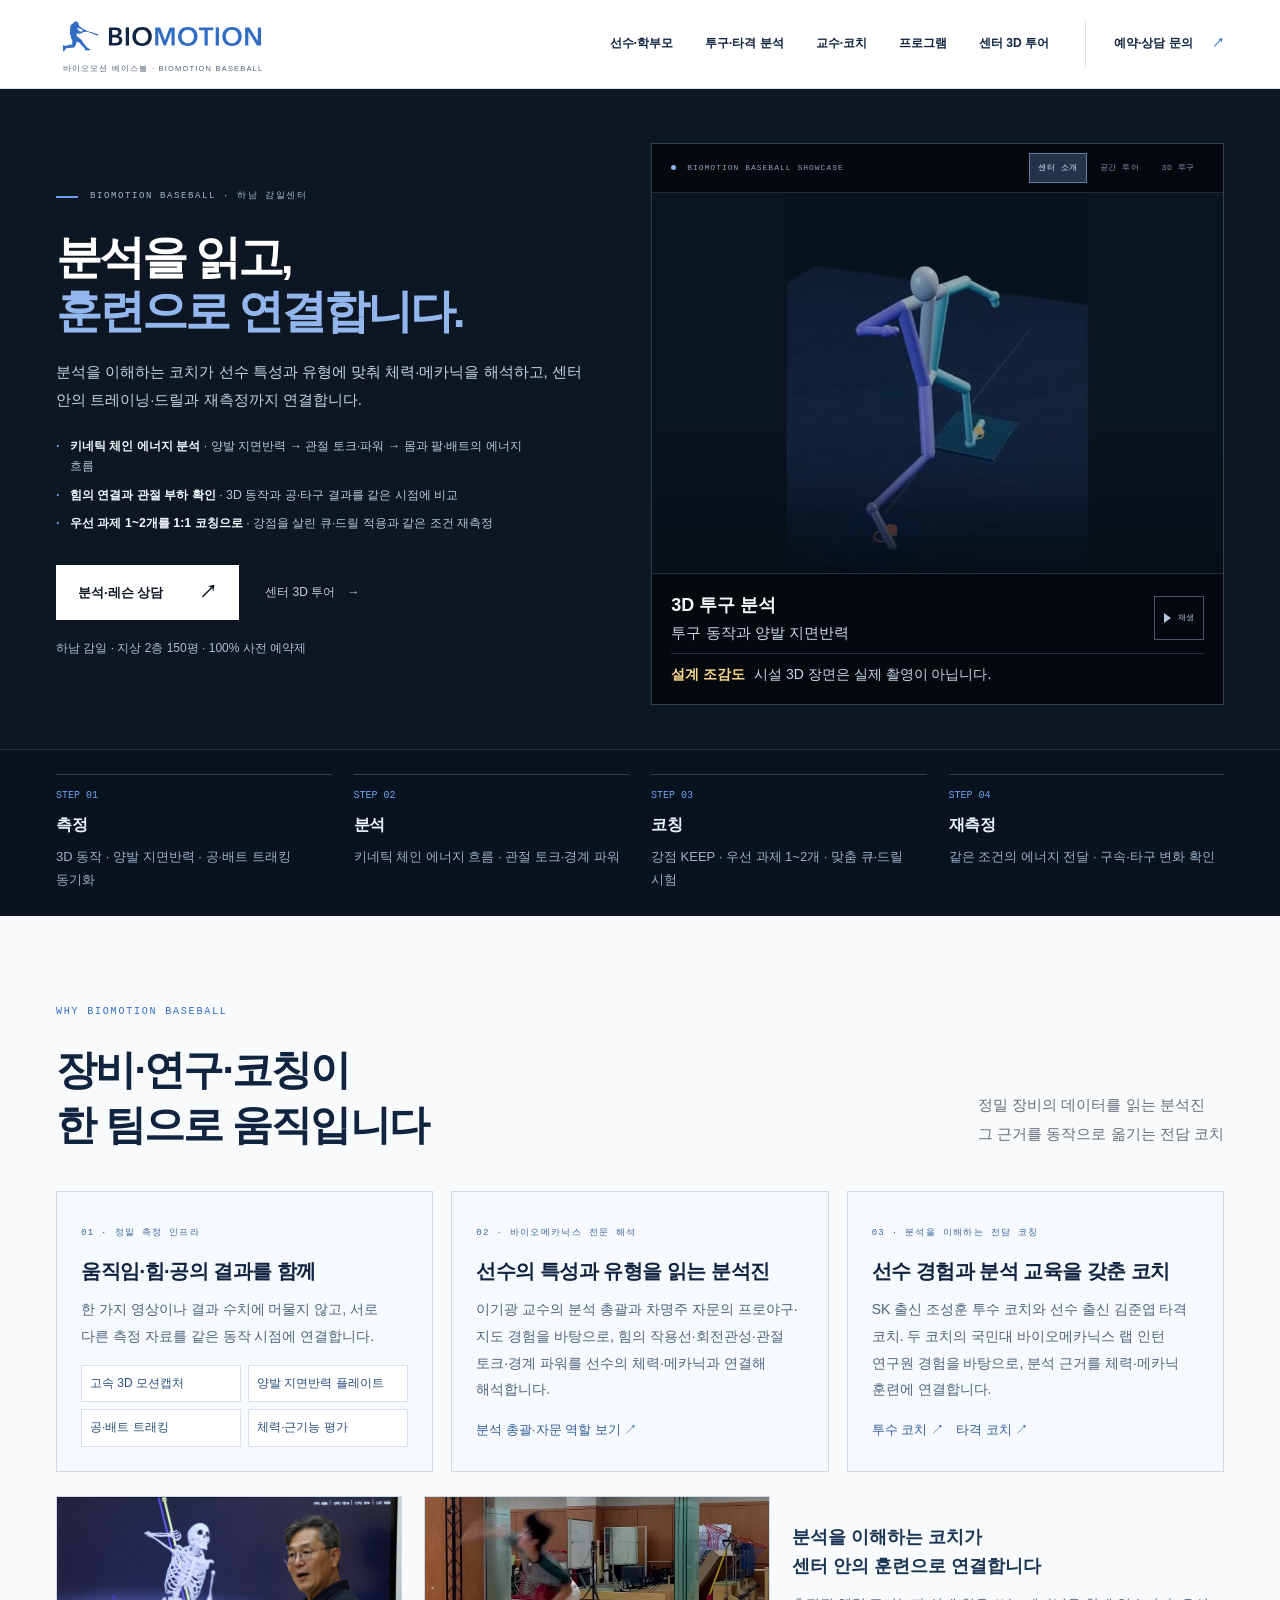
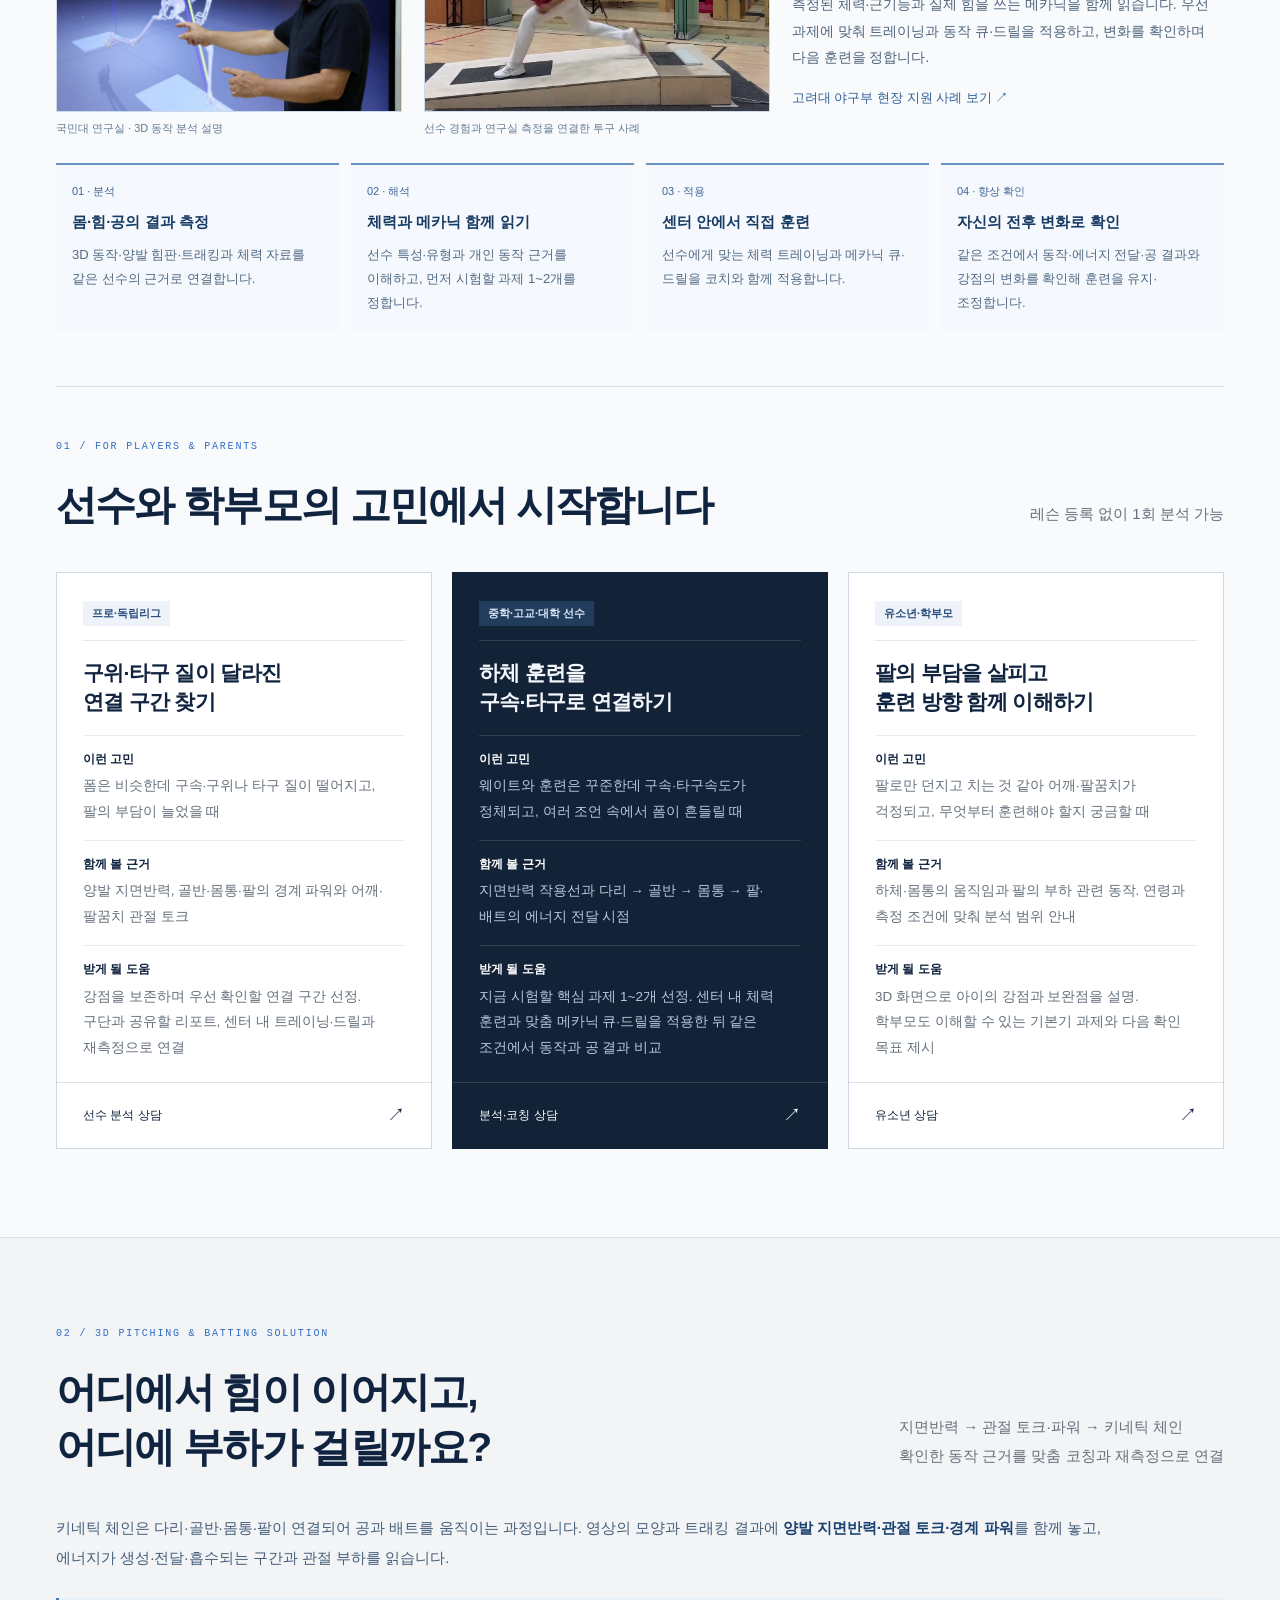
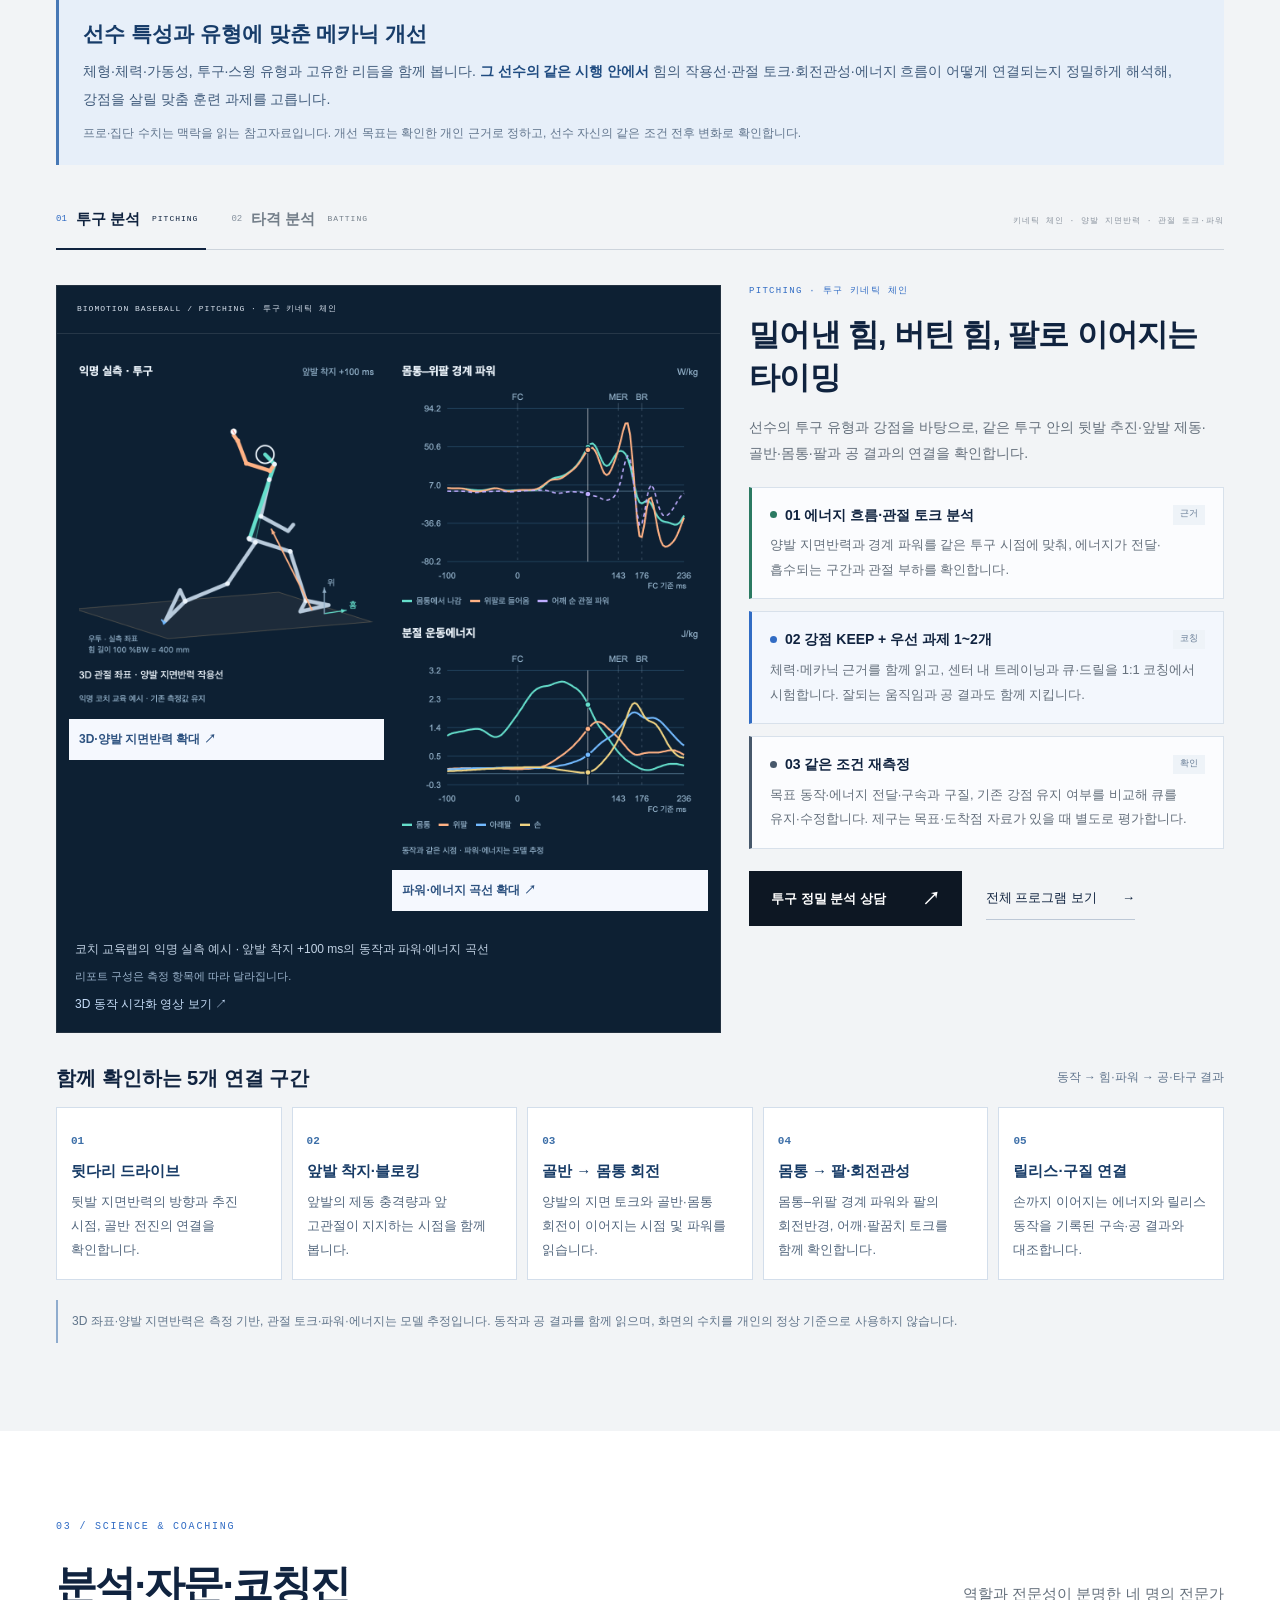
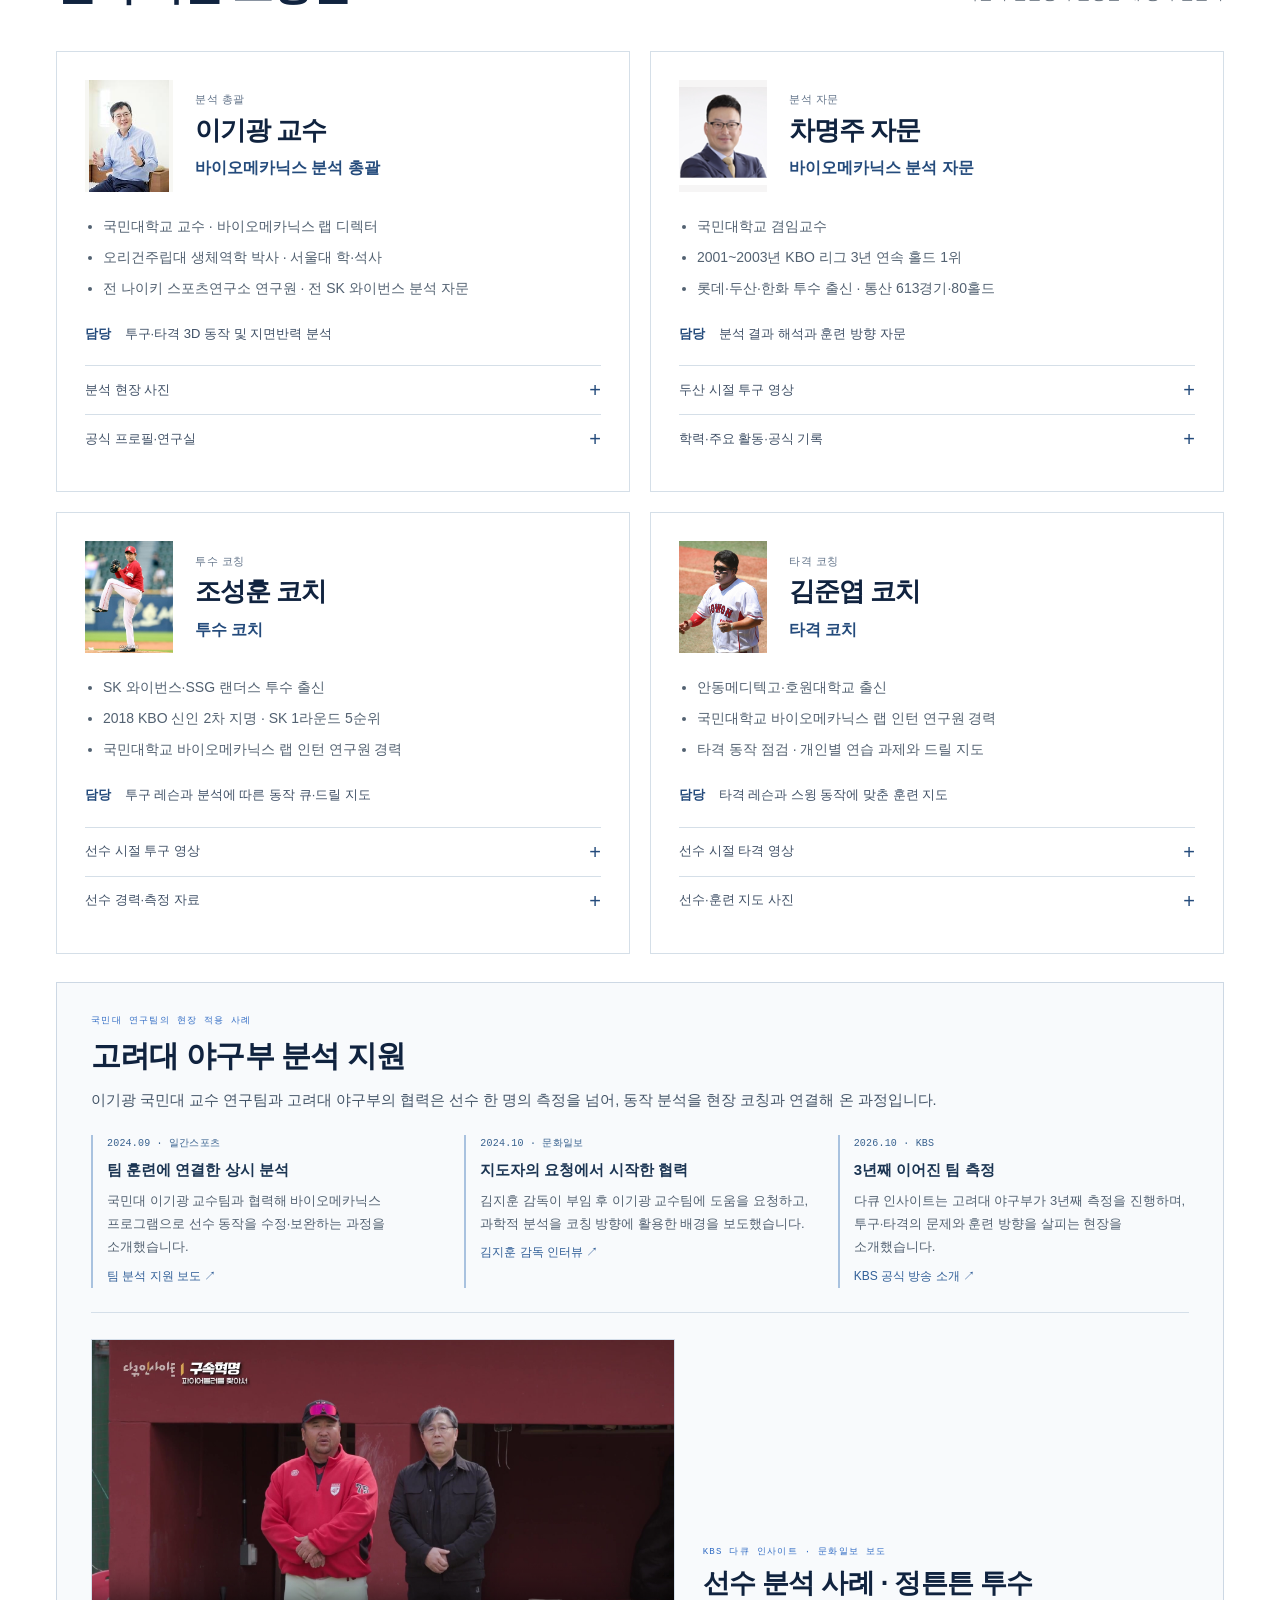
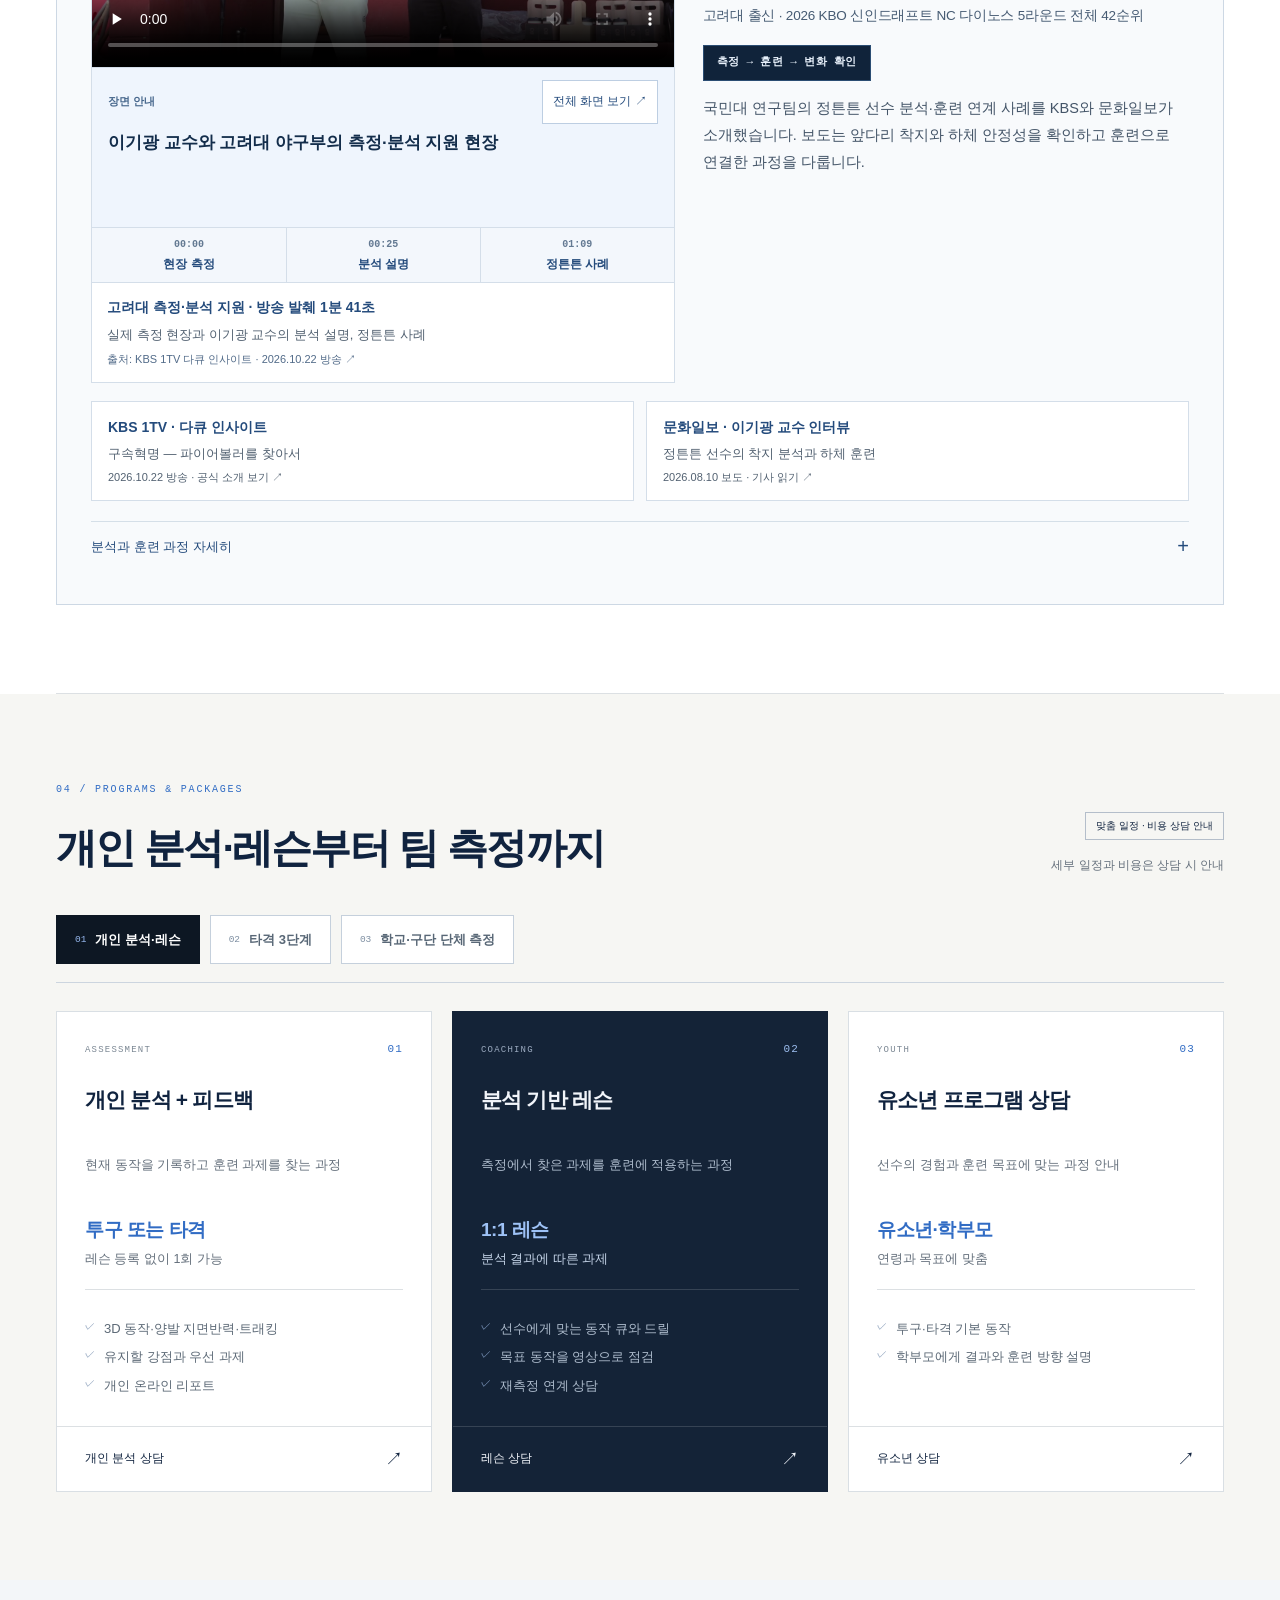
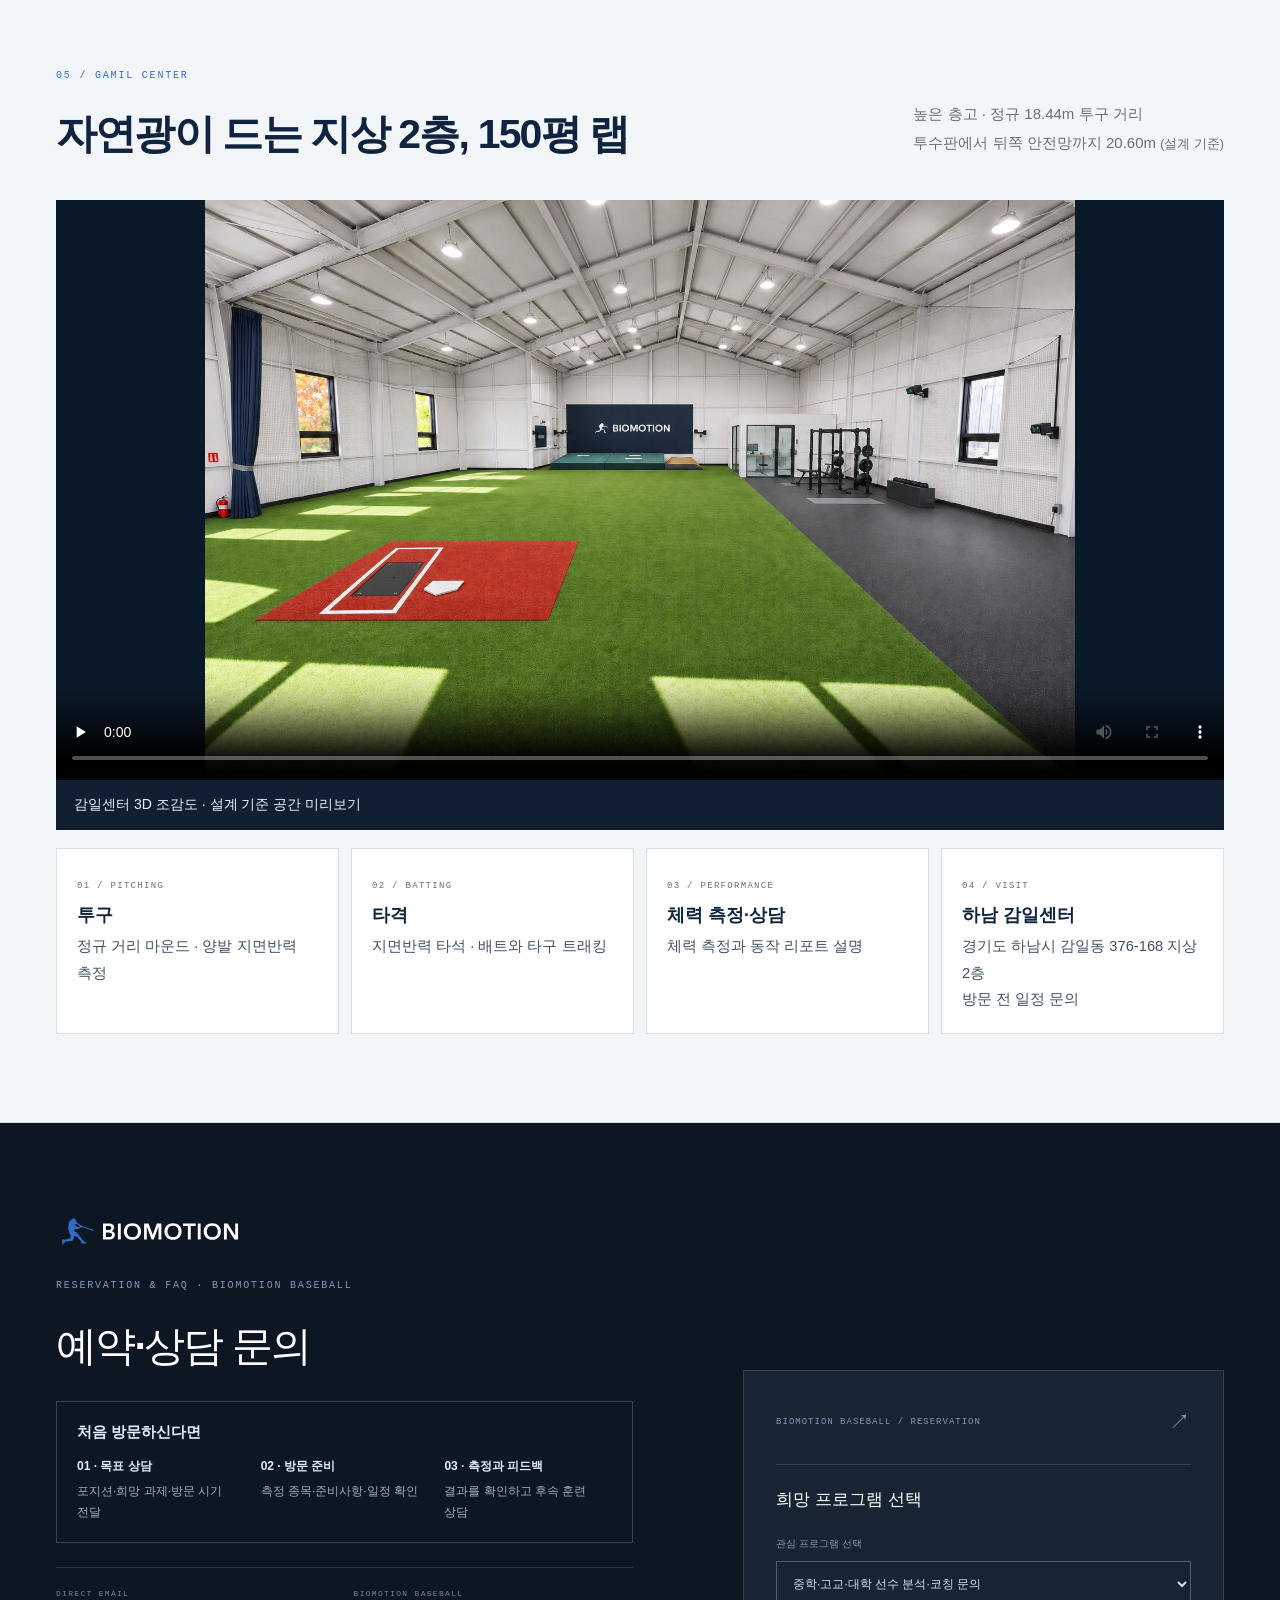
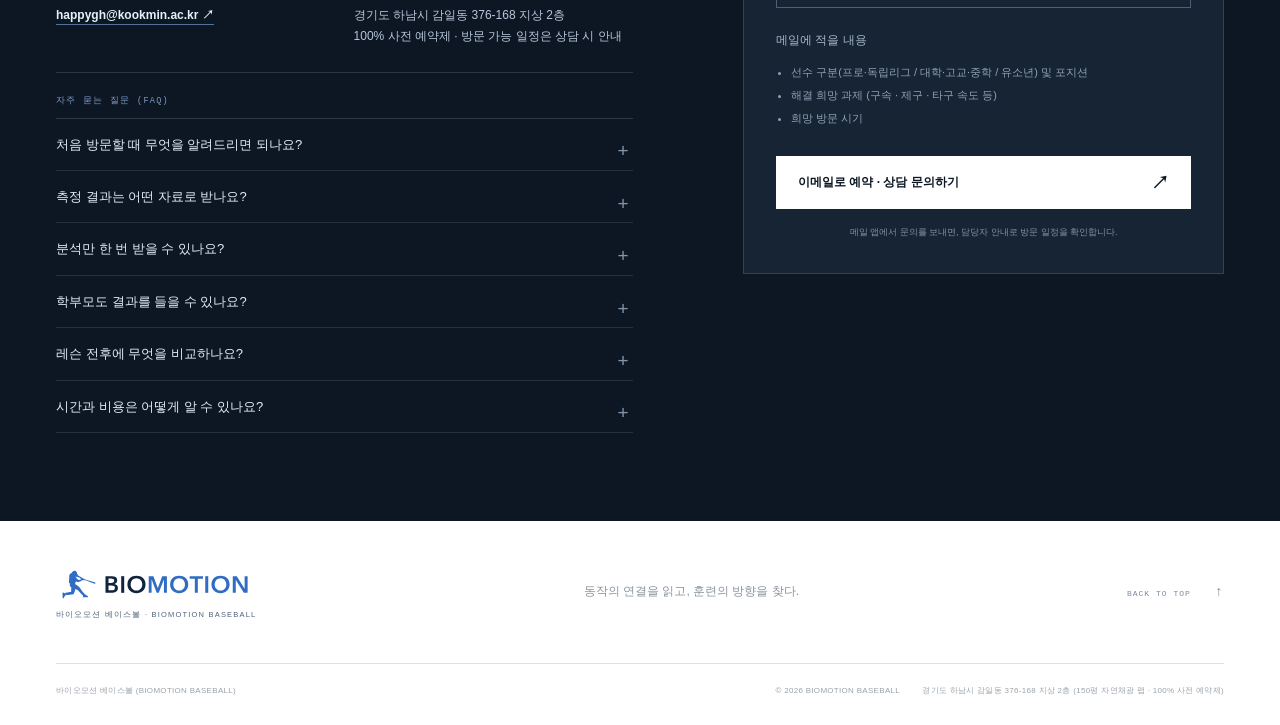
==== commit 1e2c97a1: "Explain individual biomechanics coaching and improve mobile KBS captions" ====
--- a/index.html
+++ b/index.html
@@ -13,8 +13,8 @@
   <meta property="og:description" content="하남 감일센터 · 선수의 움직임을 읽고 훈련 과제를 찾는 3D 분석과 코칭">
   <meta property="og:image" content="https://biomotion.kr/assets/facility-interior-wide.jpg">
   <link rel="icon" href="assets/brand/biomotion-symbol.svg">
-  <link rel="stylesheet" href="center.css?v=20261107-kbs-measurement">
-  <script src="center.js?v=20261107-kbs-measurement" defer></script>
+  <link rel="stylesheet" href="center.css?v=20261107-energy-coaching">
+  <script src="center.js?v=20261107-energy-coaching" defer></script>
 </head>
 <body>
 <a class="skip" href="#main">본문으로 이동</a>
@@ -45,16 +45,18 @@
     <div class="wrap hero-grid">
       <div class="hero-copy">
         <p class="eyebrow"><span class="accent-line"></span> BIOMOTION BASEBALL · 하남 감일센터</p>
-        <h1>동작의 연결을 읽고,<br><em>훈련의 방향을 찾다.</em></h1>
+        <h1>분석을 읽고,<br><em>훈련으로 연결합니다.</em></h1>
+        <p class="hero-promise">분석을 이해하는 코치가 선수 특성과 유형에 맞춰 체력·메카닉을 해석하고, 센터 안의 트레이닝·드릴과 재측정까지 연결합니다.</p>
         <ul class="hero-bullet-summary" aria-label="센터 핵심 안내">
-          <li><strong>투구·타격 3D 분석</strong> · 양발 지면반력과 공·배트 데이터</li>
-          <li><strong>분석·자문·전담 코칭</strong> · 측정에서 투구·타격 레슨까지</li>
-          <li><strong>지상 2층 150평</strong> · 높은 층고와 자연광</li>
+          <li><strong>키네틱 체인 에너지 분석</strong> · 양발 지면반력 → 관절 토크·파워 → 몸과 팔·배트의 에너지 흐름</li>
+          <li><strong>힘의 연결과 관절 부하 확인</strong> · 3D 동작과 공·타구 결과를 같은 시점에 비교</li>
+          <li><strong>우선 과제 1~2개를 1:1 코칭으로</strong> · 강점을 살린 큐·드릴 적용과 같은 조건 재측정</li>
         </ul>
         <div class="hero-actions">
           <a class="button button-white" href="#contact">분석·레슨 상담 <span aria-hidden="true">↗</span></a>
           <a class="hero-secondary" href="#facility">센터 3D 투어 <span aria-hidden="true">→</span></a>
         </div>
+        <p class="hero-location-note">하남 감일 · 지상 2층 150평 · 100% 사전 예약제</p>
       </div>
 
       <figure class="hero-visual">
@@ -87,13 +89,13 @@
 
     <div class="pillars-strip" id="process" aria-label="바이오모션 베이스볼 4단계 프로세스">
       <div class="wrap">
-        <div><span class="mono">STEP 01</span><div><strong>측정</strong><span>3D 동작 · 양발 지면반력 · 트래킹</span></div></div>
+        <div><span class="mono">STEP 01</span><div><strong>측정</strong><span>3D 동작 · 양발 지면반력 · 공·배트 트래킹 동기화</span></div></div>
         <i aria-hidden="true">→</i>
-        <div><span class="mono">STEP 02</span><div><strong>피드백</strong><span>유지할 강점 · 우선 과제 1~2개</span></div></div>
+        <div><span class="mono">STEP 02</span><div><strong>분석</strong><span>키네틱 체인 에너지 흐름 · 관절 토크·경계 파워</span></div></div>
         <i aria-hidden="true">→</i>
-        <div><span class="mono">STEP 03</span><div><strong>코칭</strong><span>동작 큐와 드릴 적용</span></div></div>
+        <div><span class="mono">STEP 03</span><div><strong>코칭</strong><span>강점 KEEP · 우선 과제 1~2개 · 맞춤 큐·드릴 시험</span></div></div>
         <i aria-hidden="true">→</i>
-        <div><span class="mono">STEP 04</span><div><strong>재측정</strong><span>같은 조건에서 동작과 결과 비교</span></div></div>
+        <div><span class="mono">STEP 04</span><div><strong>재측정</strong><span>같은 조건의 에너지 전달 · 구속·타구 변화 확인</span></div></div>
       </div>
     </div>
   </section>
@@ -102,27 +104,49 @@
   <section id="solutions" class="solutions-section section">
     <div id="start" class="sr-only" aria-hidden="true"></div>
     <div class="wrap">
+      <div class="center-capabilities" id="strengths">
+        <div class="section-top">
+          <div><p class="eyebrow">WHY BIOMOTION BASEBALL</p><h2>장비·연구·코칭이<br>한 팀으로 움직입니다</h2></div>
+          <p class="section-description">정밀 장비의 데이터를 읽는 분석진<br>그 근거를 동작으로 옮기는 전담 코치</p>
+        </div>
+        <div class="capability-grid">
+          <article><span class="mini-label">01 · 정밀 측정 인프라</span><h3>움직임·힘·공의 결과를 함께</h3><p>한 가지 영상이나 결과 수치에 머물지 않고, 서로 다른 측정 자료를 같은 동작 시점에 연결합니다.</p><ul><li>고속 3D 모션캡처</li><li>양발 지면반력 플레이트</li><li>공·배트 트래킹</li><li>체력·근기능 평가</li></ul></article>
+          <article><span class="mini-label">02 · 바이오메카닉스 전문 해석</span><h3>선수의 특성과 유형을 읽는 분석진</h3><p>이기광 교수의 분석 총괄과 차명주 자문의 프로야구·지도 경험을 바탕으로, 힘의 작용선·회전관성·관절 토크·경계 파워를 선수의 체력·메카닉과 연결해 해석합니다.</p><a href="#team">분석 총괄·자문 역할 보기 ↗</a></article>
+          <article><span class="mini-label">03 · 분석을 이해하는 전담 코칭</span><h3>선수 경험과 분석 교육을 갖춘 코치</h3><p>SK 출신 조성훈 투수 코치와 선수 출신 김준엽 타격 코치. 두 코치의 국민대 바이오메카닉스 랩 인턴 연구원 경험을 바탕으로, 분석 근거를 체력·메카닉 훈련에 연결합니다.</p><a href="#coach-jo">투수 코치 ↗</a><a href="#coach-kim">타격 코치 ↗</a></article>
+        </div>
+        <div class="capability-proof">
+          <figure><img src="assets/prof-lee-3d-skeleton.jpg" alt="국민대 연구실에서 3D 투구 동작을 설명하는 이기광 교수" loading="lazy"><figcaption>국민대 연구실 · 3D 동작 분석 설명</figcaption></figure>
+          <figure><img src="assets/coach-jo-lab-mound.jpg" alt="조성훈 코치의 연구실 투구 측정 장면" loading="lazy"><figcaption>선수 경험과 연구실 측정을 연결한 투구 사례</figcaption></figure>
+          <div><strong>분석을 이해하는 코치가<br>센터 안의 훈련으로 연결합니다</strong><p>측정된 체력·근기능과 실제 힘을 쓰는 메카닉을 함께 읽습니다. 우선 과제에 맞춰 트레이닝과 동작 큐·드릴을 적용하고, 변화를 확인하며 다음 훈련을 정합니다.</p><a href="#case-study">고려대 야구부 현장 지원 사례 보기 ↗</a></div>
+        </div>
+        <ol class="practice-loop" aria-label="분석에서 실제 훈련과 향상 확인까지">
+          <li><span>01 · 분석</span><strong>몸·힘·공의 결과 측정</strong><p>3D 동작·양발 힘판·트래킹과 체력 자료를 같은 선수의 근거로 연결합니다.</p></li>
+          <li><span>02 · 해석</span><strong>체력과 메카닉 함께 읽기</strong><p>선수 특성·유형과 개인 동작 근거를 이해하고, 먼저 시험할 과제 1~2개를 정합니다.</p></li>
+          <li><span>03 · 적용</span><strong>센터 안에서 직접 훈련</strong><p>선수에게 맞는 체력 트레이닝과 메카닉 큐·드릴을 코치와 함께 적용합니다.</p></li>
+          <li><span>04 · 향상 확인</span><strong>자신의 전후 변화로 확인</strong><p>같은 조건에서 동작·에너지 전달·공 결과와 강점의 변화를 확인해 훈련을 유지·조정합니다.</p></li>
+        </ol>
+      </div>
       <div class="section-top">
-        <div><p class="eyebrow">01 / FOR PLAYERS &amp; PARENTS</p><h2>누구를 위한 분석인가요?</h2></div>
+        <div><p class="eyebrow">01 / FOR PLAYERS &amp; PARENTS</p><h2>선수와 학부모의 고민에서 시작합니다</h2></div>
         <p class="section-description">레슨 등록 없이 1회 분석 가능</p>
       </div>
       <div class="consumer-grid">
         <article class="consumer-card">
           <div class="consumer-head"><span class="consumer-tag">프로·독립리그</span></div>
-          <h3>내 동작의 기준 만들기</h3>
-          <ul class="consumer-points"><li>정규 거리 투구와 3D 동작 측정</li><li>소속팀과 공유할 수 있는 개인 리포트</li></ul>
+          <h3>구위·타구 질이 달라진<br>연결 구간 찾기</h3>
+          <ul class="consumer-points"><li><strong>이런 고민</strong> 폼은 비슷한데 구속·구위나 타구 질이 떨어지고, 팔의 부담이 늘었을 때</li><li><strong>함께 볼 근거</strong> 양발 지면반력, 골반·몸통·팔의 경계 파워와 어깨·팔꿈치 관절 토크</li><li><strong>받게 될 도움</strong> 강점을 보존하며 우선 확인할 연결 구간 선정. 구단과 공유할 리포트, 센터 내 트레이닝·드릴과 재측정으로 연결</li></ul>
           <a href="#contact" class="price-link" data-consult="프로·독립리그 선수 1회 정밀 분석 문의">선수 분석 상담 <span aria-hidden="true">↗</span></a>
         </article>
         <article class="consumer-card consumer-card-featured">
           <div class="consumer-head"><span class="consumer-tag">중학·고교·대학 선수</span></div>
-          <h3>지금 집중할 훈련 과제</h3>
-          <ul class="consumer-points"><li>유지할 강점과 우선 과제 1~2개</li><li>맞춤 레슨과 재측정 연계</li></ul>
+          <h3>하체 훈련을<br>구속·타구로 연결하기</h3>
+          <ul class="consumer-points"><li><strong>이런 고민</strong> 웨이트와 훈련은 꾸준한데 구속·타구속도가 정체되고, 여러 조언 속에서 폼이 흔들릴 때</li><li><strong>함께 볼 근거</strong> 지면반력 작용선과 다리 → 골반 → 몸통 → 팔·배트의 에너지 전달 시점</li><li><strong>받게 될 도움</strong> 지금 시험할 핵심 과제 1~2개 선정. 센터 내 체력 훈련과 맞춤 메카닉 큐·드릴을 적용한 뒤 같은 조건에서 동작과 공 결과 비교</li></ul>
           <a href="#contact" class="price-link" data-consult="중학·고교·대학 선수 분석·코칭 문의">분석·코칭 상담 <span aria-hidden="true">↗</span></a>
         </article>
         <article class="consumer-card">
           <div class="consumer-head"><span class="consumer-tag">유소년·학부모</span></div>
-          <h3>아이의 움직임 함께 보기</h3>
-          <ul class="consumer-points"><li>영상과 리포트로 강점·보완점 설명</li><li>연령과 목표에 맞는 프로그램 상담</li></ul>
+          <h3>팔의 부담을 살피고<br>훈련 방향 함께 이해하기</h3>
+          <ul class="consumer-points"><li><strong>이런 고민</strong> 팔로만 던지고 치는 것 같아 어깨·팔꿈치가 걱정되고, 무엇부터 훈련해야 할지 궁금할 때</li><li><strong>함께 볼 근거</strong> 하체·몸통의 움직임과 팔의 부하 관련 동작. 연령과 측정 조건에 맞춰 분석 범위 안내</li><li><strong>받게 될 도움</strong> 3D 화면으로 아이의 강점과 보완점을 설명. 학부모도 이해할 수 있는 기본기 과제와 다음 확인 목표 제시</li></ul>
           <a href="#contact" class="price-link" data-consult="유소년·학부모 상담">유소년 상담 <span aria-hidden="true">↗</span></a>
         </article>
       </div>
@@ -138,17 +162,23 @@
       <div class="section-top">
         <div>
           <p class="eyebrow">02 / 3D PITCHING &amp; BATTING SOLUTION</p>
-          <h2>발에서 공과 배트까지</h2>
-        </div>
-        <p class="section-description">3D 동작 · 양발 지면반력 · 공과 배트의 움직임<br>같은 시점에 놓고 동작과 결과를 비교</p>
+          <h2>어디에서 힘이 이어지고,<br>어디에 부하가 걸릴까요?</h2>
+        </div>
+        <p class="section-description">지면반력 → 관절 토크·파워 → 키네틱 체인<br>확인한 동작 근거를 맞춤 코칭과 재측정으로 연결</p>
+      </div>
+      <p class="analysis-intro">키네틱 체인은 다리·골반·몸통·팔이 연결되어 공과 배트를 움직이는 과정입니다. 영상의 모양과 트래킹 결과에 <strong>양발 지면반력·관절 토크·경계 파워</strong>를 함께 놓고, 에너지가 생성·전달·흡수되는 구간과 관절 부하를 읽습니다.</p>
+      <div class="individual-analysis">
+        <h3>선수 특성과 유형에 맞춘 메카닉 개선</h3>
+        <p>체형·체력·가동성, 투구·스윙 유형과 고유한 리듬을 함께 봅니다. <strong>그 선수의 같은 시행 안에서</strong> 힘의 작용선·관절 토크·회전관성·에너지 흐름이 어떻게 연결되는지 정밀하게 해석해, 강점을 살릴 맞춤 훈련 과제를 고릅니다.</p>
+        <p class="individual-reference">프로·집단 수치는 맥락을 읽는 참고자료입니다. 개선 목표는 확인한 개인 근거로 정하고, 선수 자신의 같은 조건 전후 변화로 확인합니다.</p>
       </div>
 
       <div class="analysis-toolbar">
         <div class="tabs" role="tablist" aria-label="분석 종목 선택">
-          <button id="tab-pitching" role="tab" aria-selected="true" aria-controls="analysis-panel" data-sport="pitching"><span>01</span> 투구 분석 <small>PITCHING 3D</small></button>
-          <button id="tab-batting" role="tab" aria-selected="false" aria-controls="analysis-panel" data-sport="batting" tabindex="-1"><span>02</span> 타격 분석 <small>BATTING 3D</small></button>
-        </div>
-        <span class="toolbar-note">3D MOTION / GROUND REACTION FORCE / TRACKING</span>
+          <button id="tab-pitching" role="tab" aria-selected="true" aria-controls="analysis-panel" data-sport="pitching"><span>01</span> 투구 분석 <small>PITCHING</small></button>
+          <button id="tab-batting" role="tab" aria-selected="false" aria-controls="analysis-panel" data-sport="batting" tabindex="-1"><span>02</span> 타격 분석 <small>BATTING</small></button>
+        </div>
+        <span class="toolbar-note">키네틱 체인 · 양발 지면반력 · 관절 토크·파워</span>
       </div>
 
       <div id="analysis-panel" role="tabpanel" aria-labelledby="tab-pitching" tabindex="0"></div>
@@ -308,6 +338,10 @@
           <source src="assets/kbs-korea-measurement-analysis-20261107.mp4" type="video/mp4">
           이 브라우저에서는 영상을 재생할 수 없습니다. <a href="assets/kbs-korea-measurement-analysis-20261107.mp4">방송 발췌 영상 보기</a>
         </video>
+        <div class="case-large-caption" aria-label="큰 글씨 방송 자막과 장면 안내">
+          <div class="case-caption-head"><span id="kbs-caption-kind">장면 안내</span><button type="button" id="kbs-fullscreen" aria-controls="jeong-kbs-video">전체 화면 보기 ↗</button></div>
+          <p id="kbs-large-caption">이기광 교수와 고려대 야구부의 측정·분석 지원 현장</p>
+        </div>
         <div class="case-broadcast-chapters" role="group" aria-label="방송 영상의 주요 장면부터 재생">
           <button type="button" data-kbs-seek="0" aria-controls="jeong-kbs-video" aria-label="현장 측정 장면 0분 0초부터 재생"><span>00:00</span>현장 측정</button>
           <button type="button" data-kbs-seek="25" aria-controls="jeong-kbs-video" aria-label="이기광 교수의 분석 설명 0분 25초부터 재생"><span>00:25</span>분석 설명</button>
--- a/center.css
+++ b/center.css
@@ -646,6 +646,105 @@
 .case-broadcast-chapters button span { font-family: var(--mono); font-size: 10px; color: #637992; }
 .case-broadcast-chapters button:hover { background: #e5eef9; }
 .case-broadcast-chapters button:focus-visible { outline: 2px solid #366db1; outline-offset: -3px; }
+.case-large-caption { padding: 12px 16px 16px; background: #eff5fd; border-top: 1px solid #d4dee9; }
+.case-caption-head { display: flex; align-items: center; justify-content: space-between; gap: 10px; margin-bottom: 4px; }
+.case-caption-head > span { font-size: 11px; font-weight: 600; color: #48688d; }
+#kbs-fullscreen { padding: 7px 10px; min-height: 44px; border: 1px solid #bdcee2; background: #fff; color: #244b7c; font-size: 12px; }
+#kbs-large-caption { min-height: 83px; margin: 0; color: #132d4b; font-size: 17px; font-weight: 600; line-height: 1.75; overflow-wrap: anywhere; }
+#jeong-kbs-video::cue { font-size: 20px; line-height: 1.5; background: #091a2ce6; color: #fff; }
+.hero-promise { max-width: 530px; color: #c5d3e4; font-size: 15px; line-height: 1.85; margin: 19px 0 0; }
+.hero-location-note { color: #a9bed7; font-size: 12px; line-height: 1.7; margin-top: 18px; }
+.hero h1 { font-size: clamp(36px, 3.6vw, 54px); }
+#process > .wrap { display: grid; grid-template-columns: repeat(4, minmax(0, 1fr)); align-items: start; gap: 22px; padding-block: 24px; }
+#process > .wrap > i { display: none; }
+#process > .wrap > div { display: block; min-width: 0; padding: 12px 0 0; border-left: 0; border-top: 1px solid #ffffff2c; }
+#process > .wrap > div > .mono { display: block; padding: 0; font-size: 10px; }
+#process > .wrap > div > div > strong { display: block; font-family: inherit; font-size: 16px; font-weight: 600; letter-spacing: -.2px; margin: 6px 0; }
+#process > .wrap > div > div > span { font-size: 13px; line-height: 1.75; margin: 0; }
+.hero-bullet-summary { margin-top: 22px; }
+.center-capabilities { padding-bottom: 54px; margin-bottom: 52px; border-bottom: 1px solid #d6dfea; }
+.capability-grid { display: grid; grid-template-columns: repeat(3, minmax(0, 1fr)); gap: 18px; }
+.capability-grid article { padding: 24px; border: 1px solid #ccd9e8; background: #f6f9fd; min-width: 0; }
+.capability-grid .mini-label { color: #38659c; }
+.capability-grid h3 { font-size: 20px; line-height: 1.5; margin: 13px 0 10px; letter-spacing: -.5px; }
+.capability-grid p, .capability-proof p { font-size: 14px; line-height: 1.9; color: #50647c; }
+.capability-grid ul { display: grid; grid-template-columns: 1fr 1fr; gap: 7px; list-style: none; padding: 0; margin: 15px 0 0; }
+.capability-grid li { font-size: 12px; color: #274e7b; border: 1px solid #d7e1ed; background: #fff; padding: 7px 8px; }
+.capability-grid a, .capability-proof a { display: inline-block; margin: 15px 12px 0 0; font-size: 13px; color: #315f98; }
+.capability-proof { display: grid; grid-template-columns: .8fr .8fr 1fr; gap: 22px; align-items: center; margin-top: 24px; }
+.capability-proof figure { margin: 0; min-width: 0; }
+.capability-proof img { display: block; width: 100%; aspect-ratio: 16/10; object-fit: cover; border: 1px solid #ccd9e8; }
+.capability-proof figcaption { margin-top: 7px; font-size: 11px; line-height: 1.7; color: #657b94; }
+.capability-proof strong { display: block; font-size: 18px; margin-bottom: 10px; color: #1b3554; line-height: 1.6; }
+.practice-loop { list-style: none; padding: 0; margin: 25px 0 0; display: grid; grid-template-columns: repeat(4, minmax(0, 1fr)); gap: 12px; }
+.practice-loop li { min-width: 0; border-top: 2px solid #6b94c2; background: #f5f8fc; padding: 17px 16px; }
+.practice-loop li > span { display: block; font-size: 11px; color: #3f6695; margin-bottom: 7px; }
+.practice-loop strong { font-size: 15px; line-height: 1.65; color: #183b64; }
+.practice-loop p { margin-top: 8px; font-size: 13px; line-height: 1.85; color: #526a84; }
+.consumer-points { gap: 15px; }
+.consumer-points li { font-size: 13.5px; line-height: 1.9; }
+.consumer-points li strong { display: block; margin-bottom: 3px; font-size: 12px; }
+.analysis-intro { max-width: 1050px; color: #455e7a; font-size: 15px; line-height: 1.95; margin: 0 0 26px; }
+.analysis-intro strong { color: #1b426f; font-weight: 600; }
+.individual-analysis { background: #e7eff9; border-left: 3px solid #4778b5; padding: 20px 24px; margin-bottom: 27px; }
+.individual-analysis h3 { font-size: 21px; line-height: 1.5; color: #173c69; margin-bottom: 9px; }
+.individual-analysis p { font-size: 14px; line-height: 1.95; color: #405b7b; }
+.individual-analysis strong { font-weight: 650; color: #204c81; }
+.individual-analysis .individual-reference { font-size: 12px; margin-top: 9px; color: #61758d; }
+.analysis-grid { grid-template-columns: minmax(0, 1.4fr) minmax(0, 1fr); gap: 28px; align-items: start; }
+.real-report-preview { min-width: 0; background: #0d2033; }
+.preview-screens { display: grid; grid-template-columns: minmax(0, 1fr) minmax(0, 1fr); gap: 8px; padding: 12px; align-items: start; }
+.preview-screens a { display: block; min-width: 0; text-decoration: none; background: #f5f8fe; }
+.preview-screens img { display: block; width: 100%; height: auto; }
+.preview-screens a > span { display: block; padding: 10px; font-size: 12px; font-weight: 600; line-height: 1.7; color: #2d5280; }
+.real-report-preview .stage-caption { display: grid; gap: 7px; color: #c3d3e5; font-size: 12px; line-height: 1.8; padding: 16px 18px; }
+.real-report-preview .stage-caption small { color: #9bb3cc; font-size: 11px; }
+.real-report-preview .stage-caption a { color: #c6ddf8; font-size: 12px; }
+.analysis-copy h3 { font-size: clamp(24px, 2.4vw, 32px); line-height: 1.4; letter-spacing: -.7px; }
+.analysis-copy > p { font-size: 14px; line-height: 1.85; }
+.triage-tag strong { font-size: 14px; line-height: 1.6; }
+.triage-item p { font-size: 13px; line-height: 1.9; }
+.energy-chain-heading { display: flex; flex-wrap: wrap; gap: 10px 24px; align-items: center; justify-content: space-between; margin: 30px 0 14px; }
+.energy-chain-heading h3 { font-size: 20px; line-height: 1.5; }
+.energy-chain-heading > span { font-size: 12px; color: #61758d; }
+.energy-chain { list-style: none; display: grid; grid-template-columns: repeat(5, minmax(0, 1fr)); gap: 10px; padding: 0; margin: 0; }
+.energy-chain li { min-width: 0; padding: 17px 14px; background: #fff; border: 1px solid #d3deeb; }
+.energy-chain .mono { color: #3d6fa8; font-size: 11px; font-weight: 600; }
+.energy-chain h4 { font-size: 15px; line-height: 1.6; color: #173b66; margin: 7px 0; }
+.energy-chain p { color: #53677e; font-size: 13px; line-height: 1.85; }
+.analysis-scope-note { border-left: 2px solid #8facce; padding: 10px 14px; margin-top: 20px; font-size: 12px; color: #60748a; line-height: 1.9; }
+@media (max-width: 1024px) {
+  .practice-loop { grid-template-columns: repeat(2, minmax(0, 1fr)); }
+  .analysis-grid { grid-template-columns: minmax(0, 1fr); }
+  .energy-chain { grid-template-columns: repeat(3, minmax(0, 1fr)); }
+  .capability-proof { grid-template-columns: 1fr 1fr; }
+  .capability-proof > div { grid-column: 1 / -1; }
+}
+@media (max-width: 680px) {
+  #process > .wrap { grid-template-columns: repeat(2, minmax(0, 1fr)); gap: 18px; }
+  .hero h1 { font-size: clamp(31px, 8.4vw, 43px); }
+  .hero-promise { font-size: 14px; }
+  .capability-grid { grid-template-columns: minmax(0, 1fr); gap: 13px; }
+  .capability-grid article { padding: 21px 20px; }
+  .practice-loop { grid-template-columns: minmax(0, 1fr); }
+  .capability-proof { gap: 14px; }
+  .capability-proof figcaption { font-size: 10px; }
+  .center-capabilities { padding-bottom: 34px; margin-bottom: 34px; }
+  .analysis-intro { font-size: 14px; }
+  .preview-screens { grid-template-columns: minmax(0, 1fr); }
+  .preview-screens a > span { min-height: 44px; padding: 11px 13px; font-size: 13px; }
+  .energy-chain { grid-template-columns: minmax(0, 1fr); }
+  .energy-chain li { padding: 16px 17px; }
+  .energy-chain h4 { display: inline; margin-left: 10px; font-size: 16px; }
+  .energy-chain p { margin-top: 8px; font-size: 14px; }
+  #case-study .case-broadcast { width: calc(100vw - 16px); max-width: none; justify-self: center; margin: 0; }
+  .case-broadcast video { width: 100%; }
+  .case-large-caption { padding: 13px 17px 17px; }
+  #kbs-large-caption { min-height: 98px; font-size: 18px; line-height: 1.8; }
+  .case-broadcast-chapters button { font-size: 13px; min-height: 58px; }
+  .case-broadcast figcaption { padding: 14px 17px; font-size: 14px; }
+  .case-broadcast figcaption strong { font-size: 15px; }
+}
 .case-study-header {
   display: flex;
   justify-content: space-between;
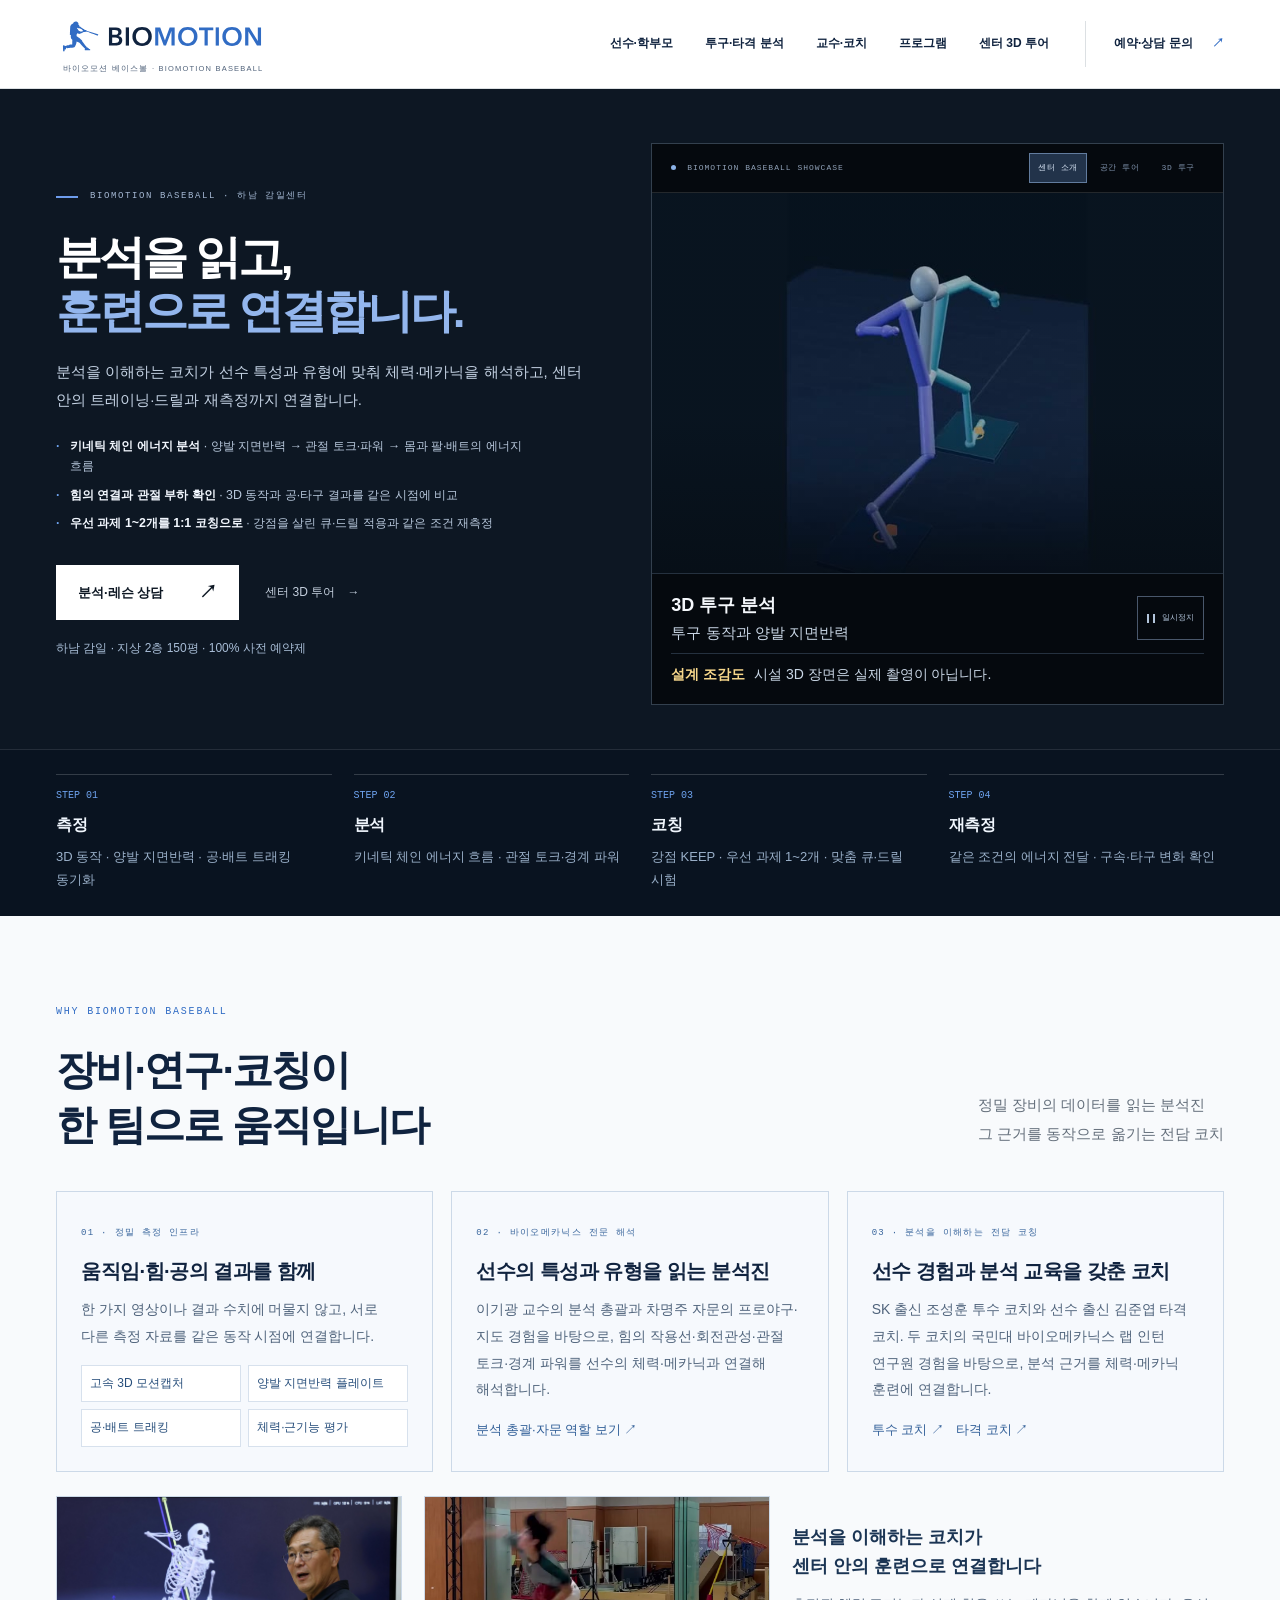
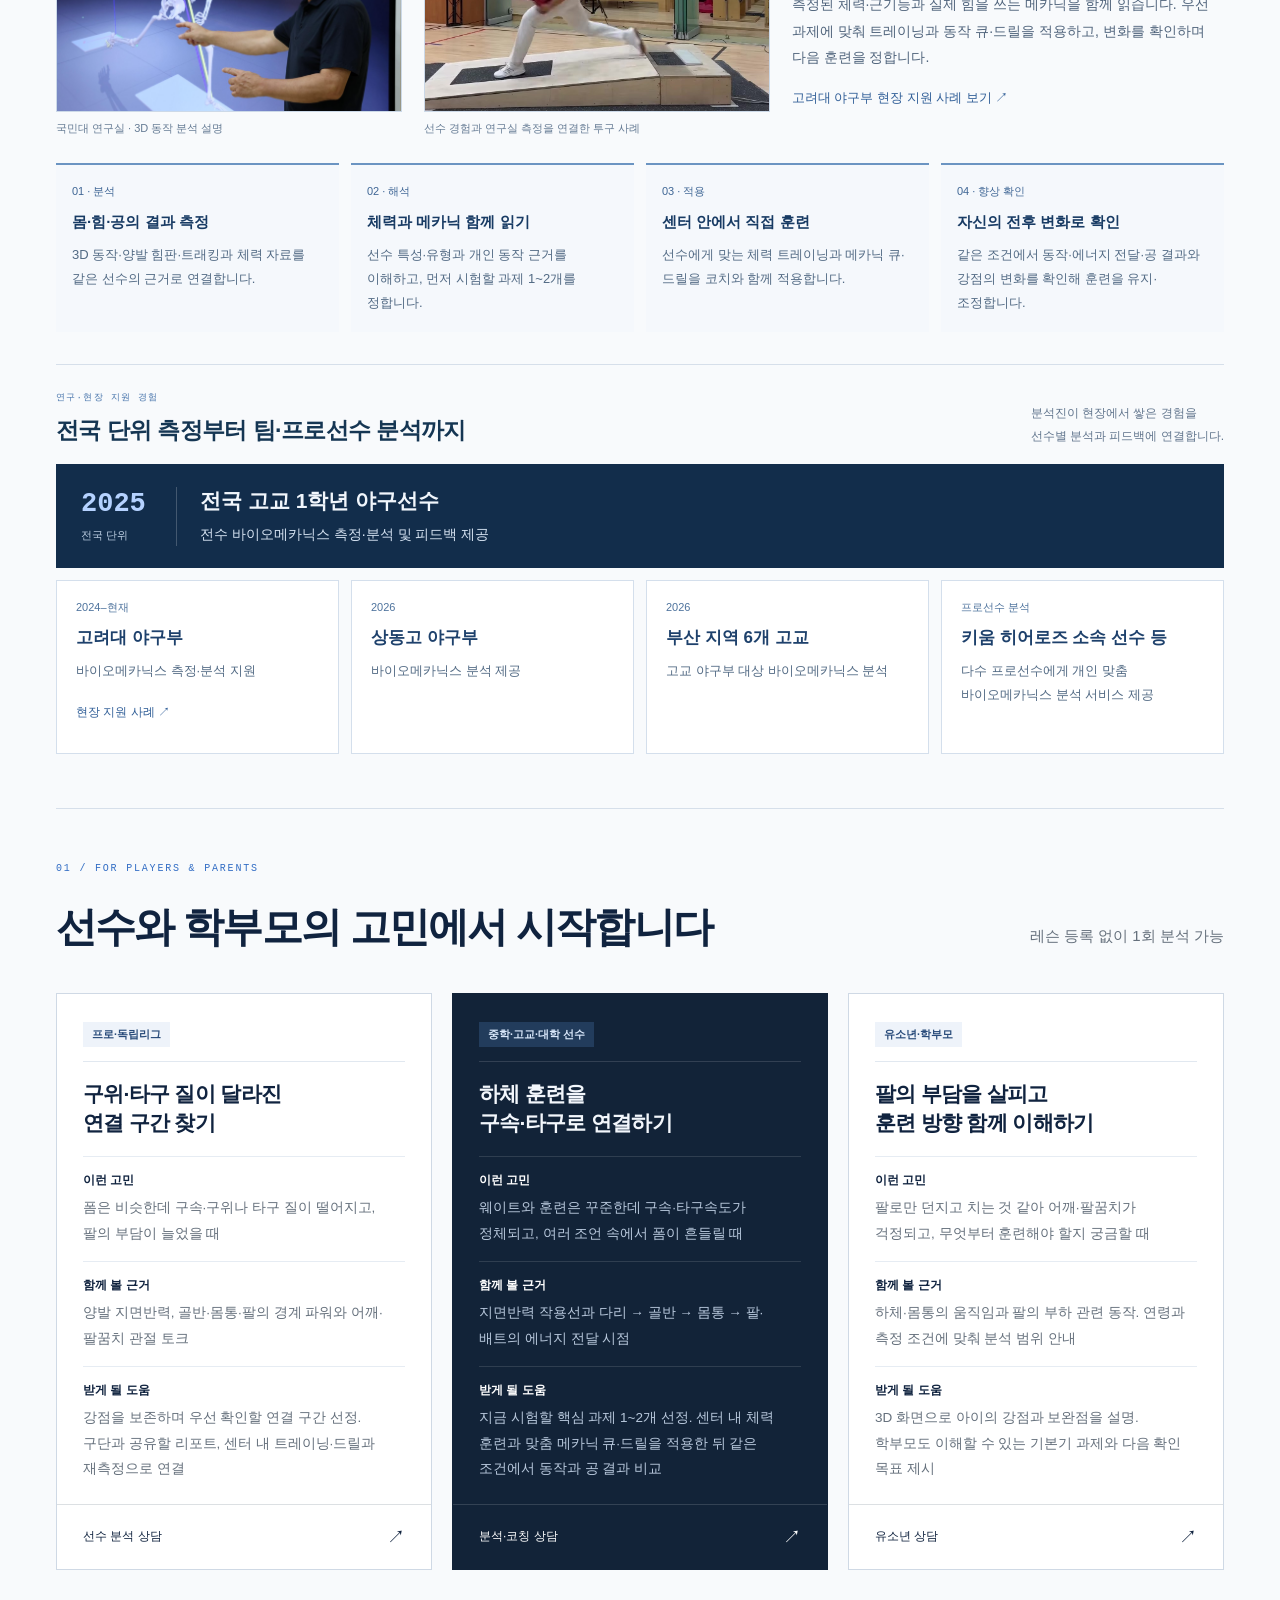
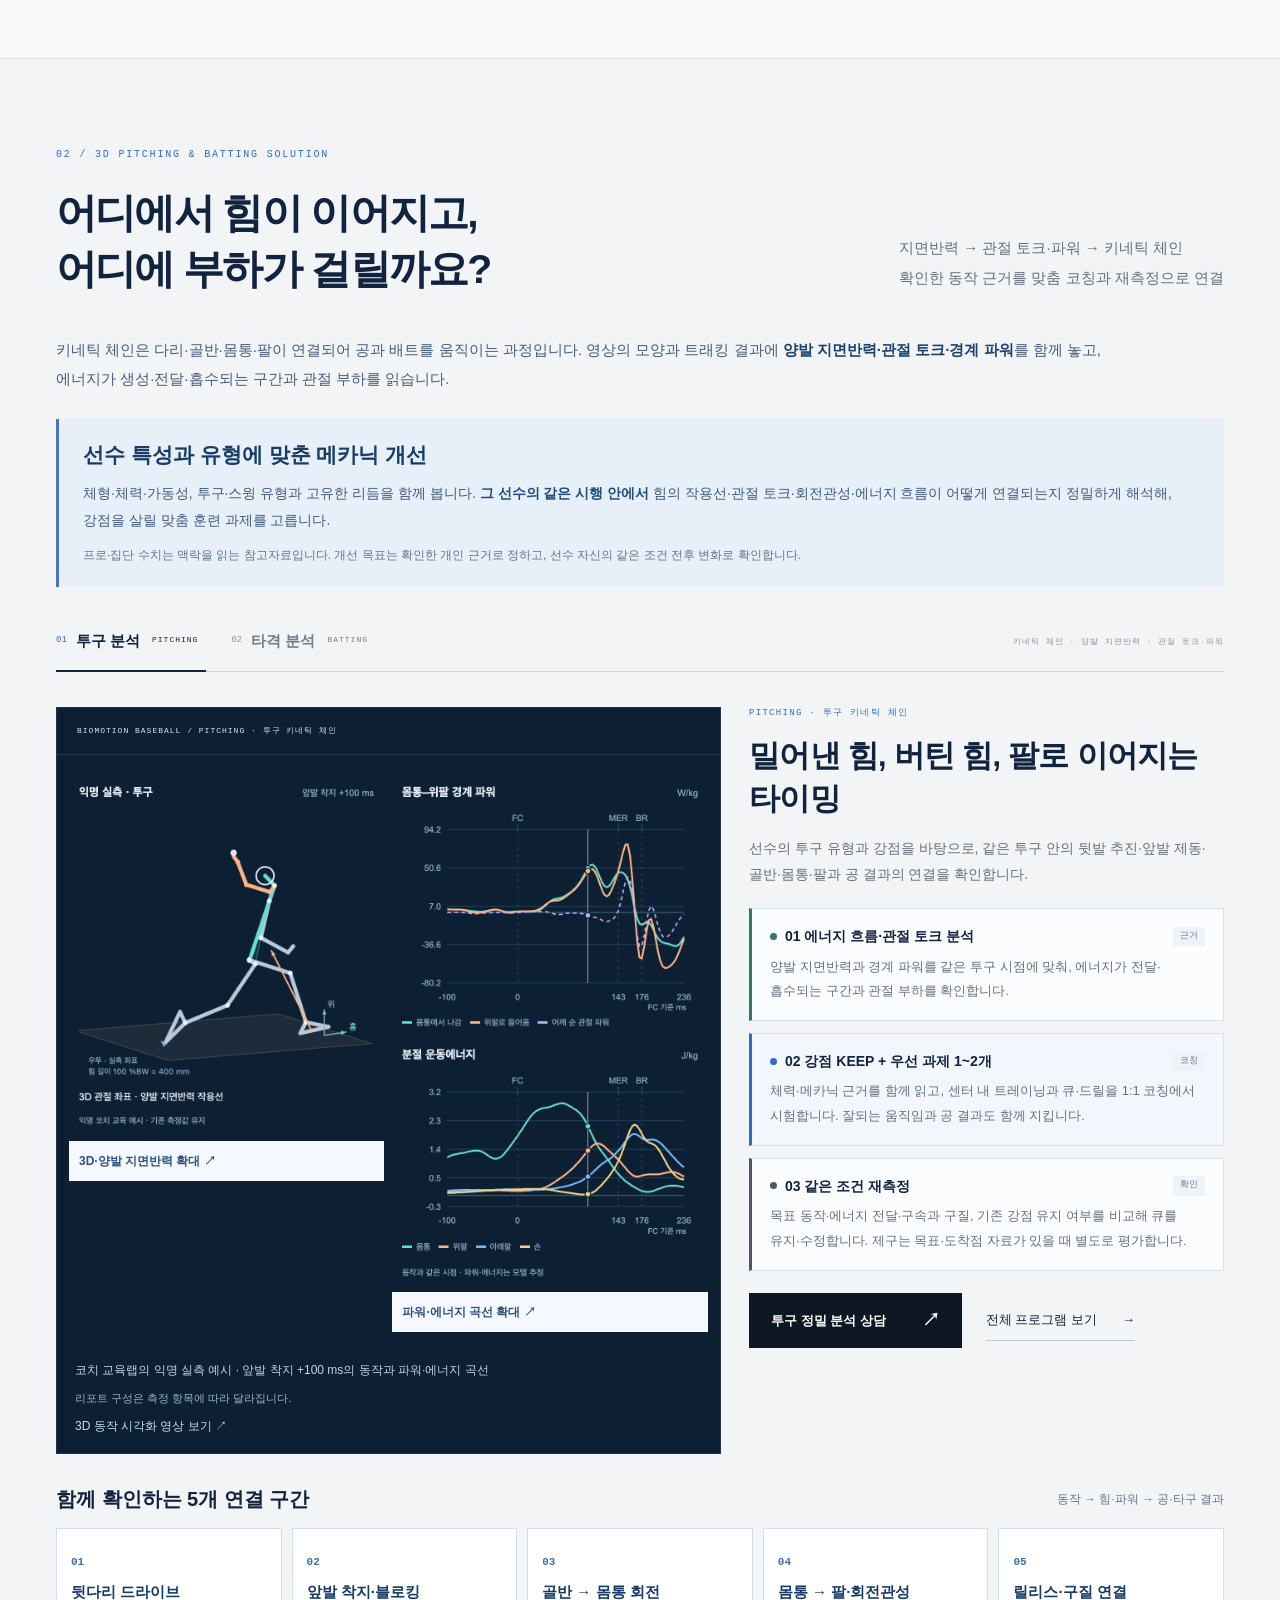
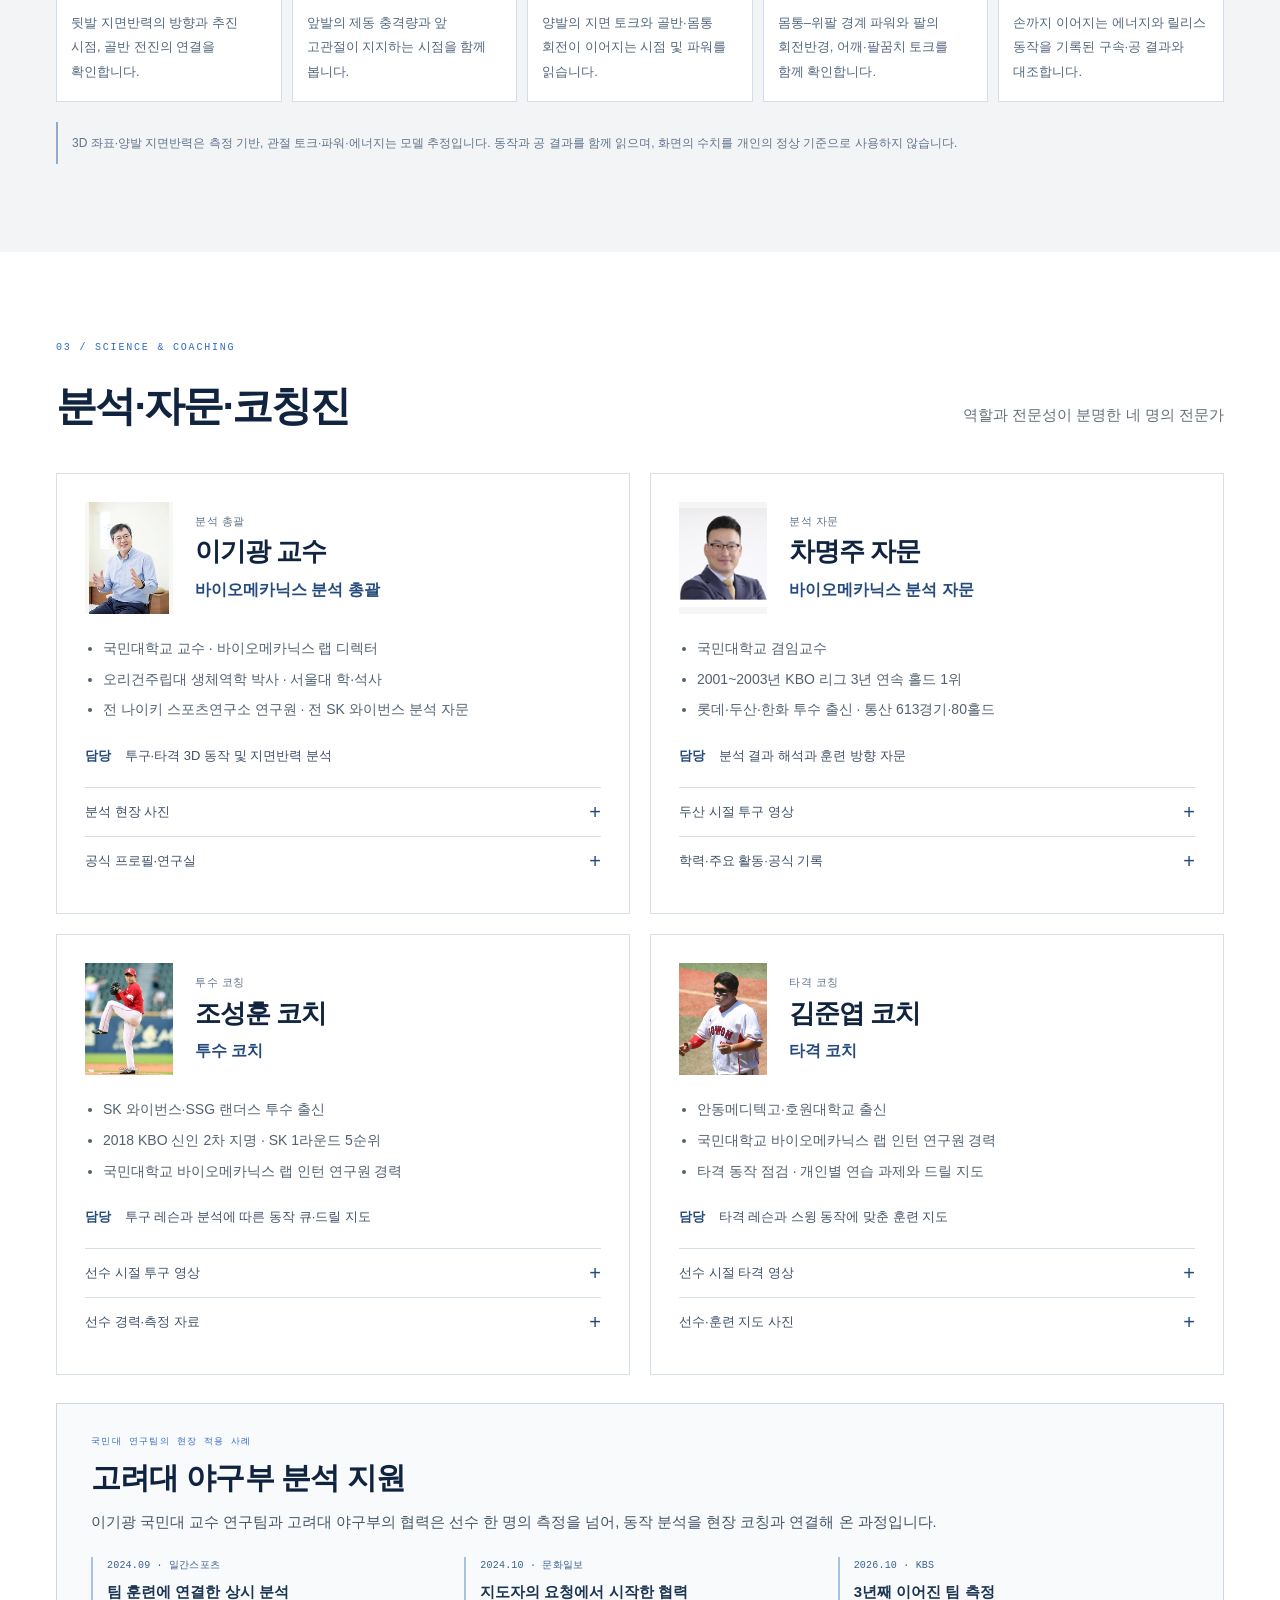
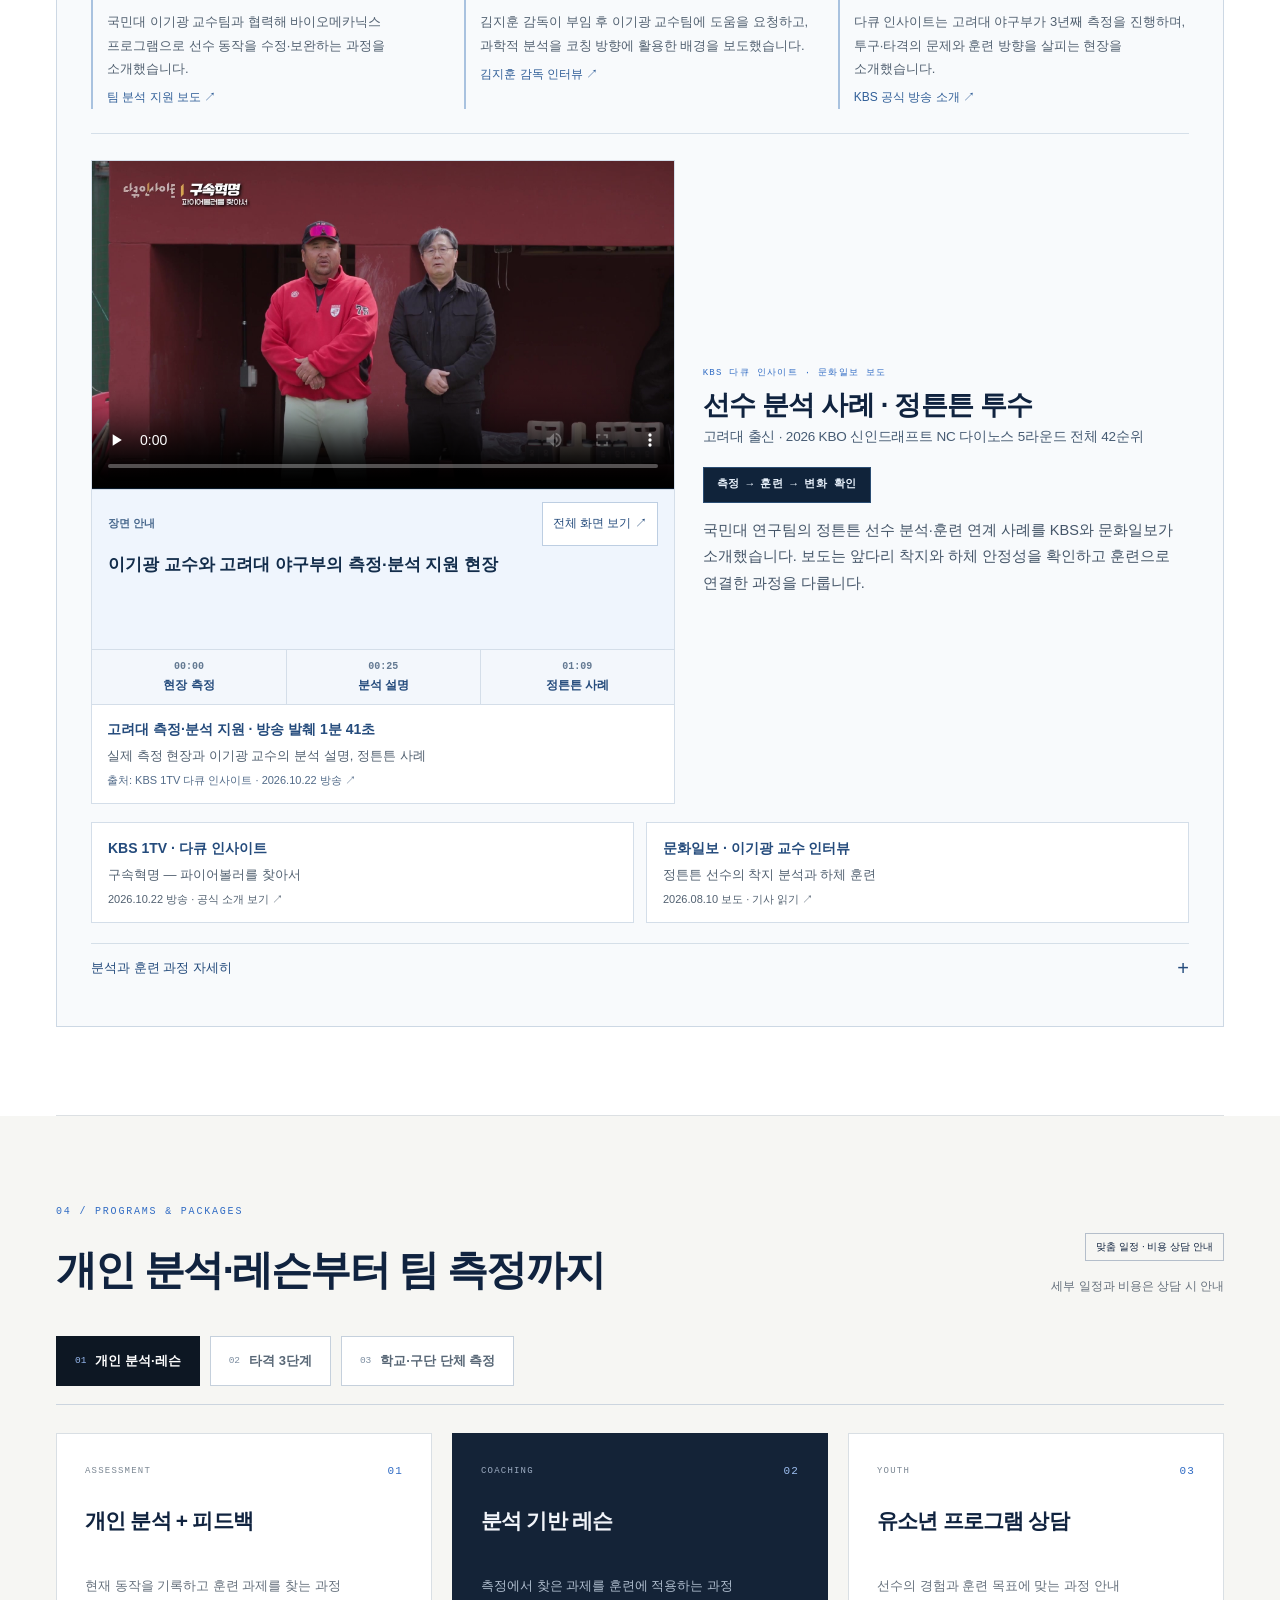
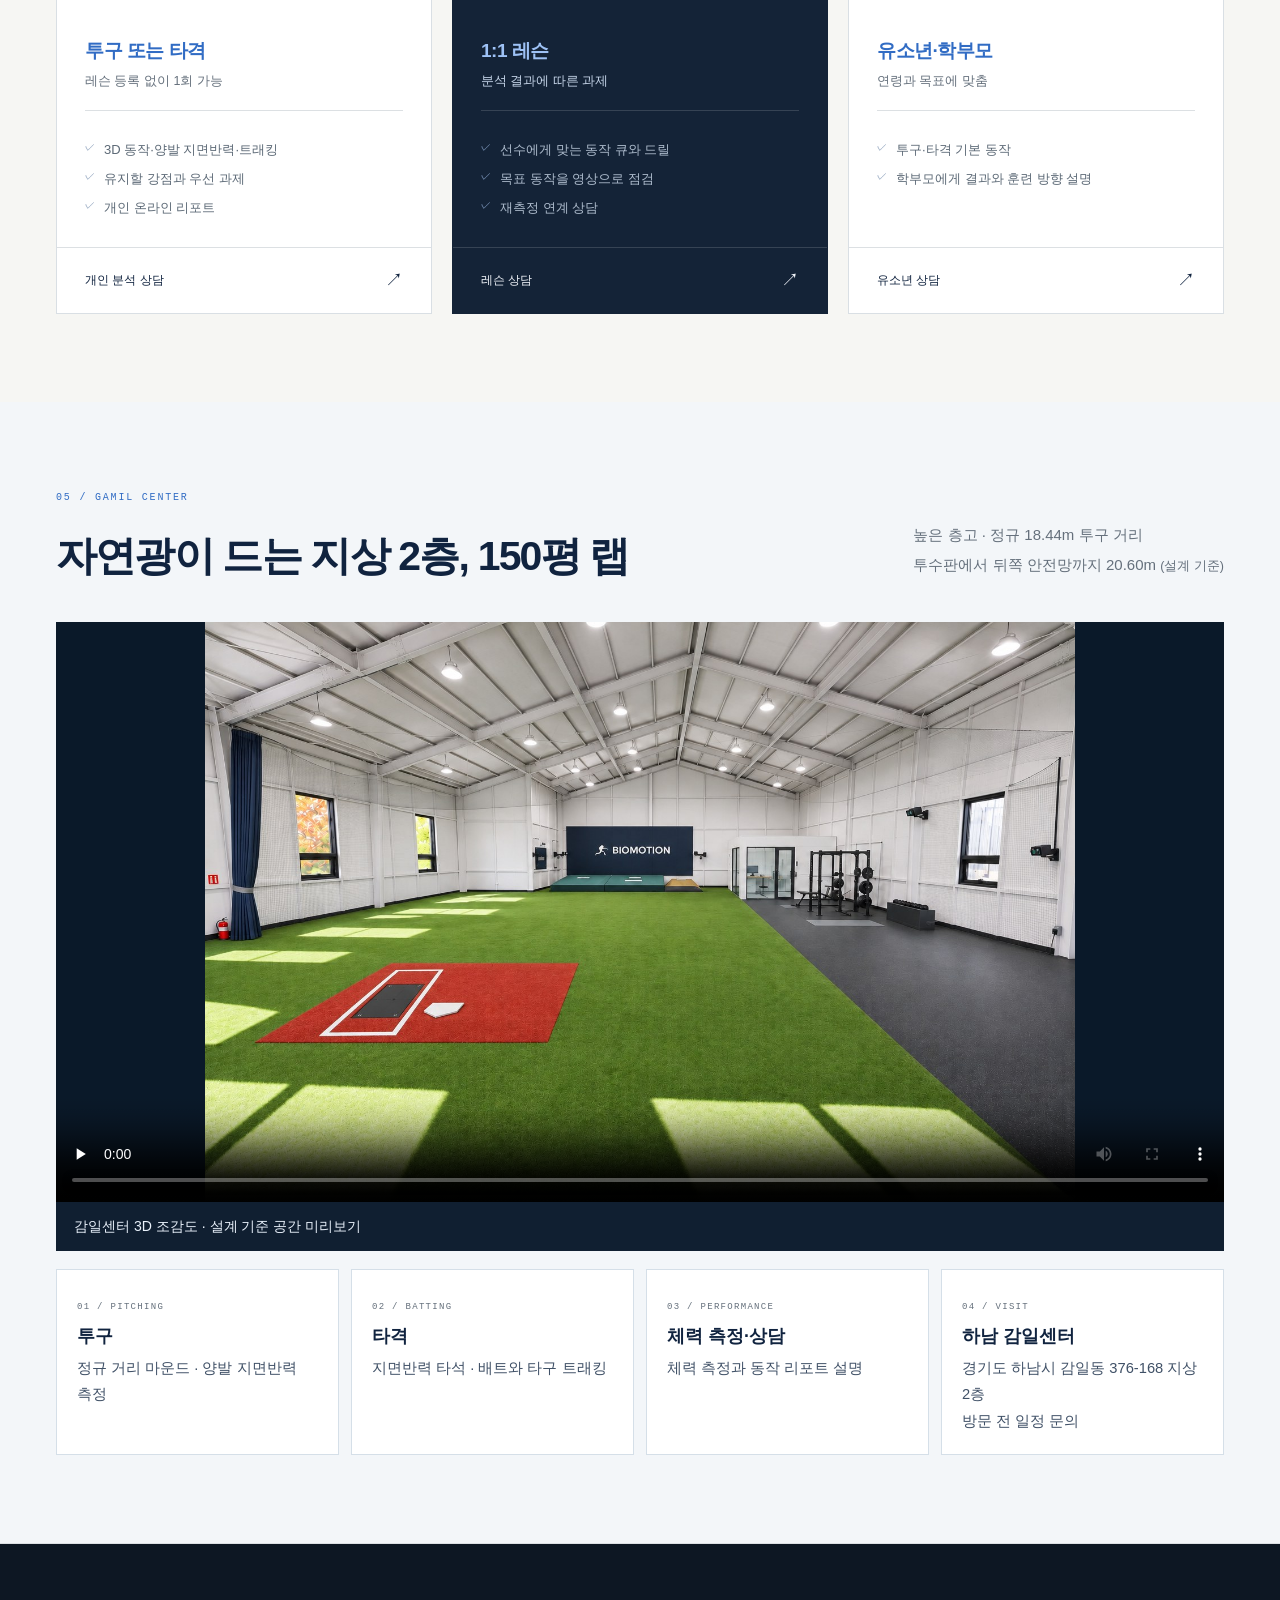
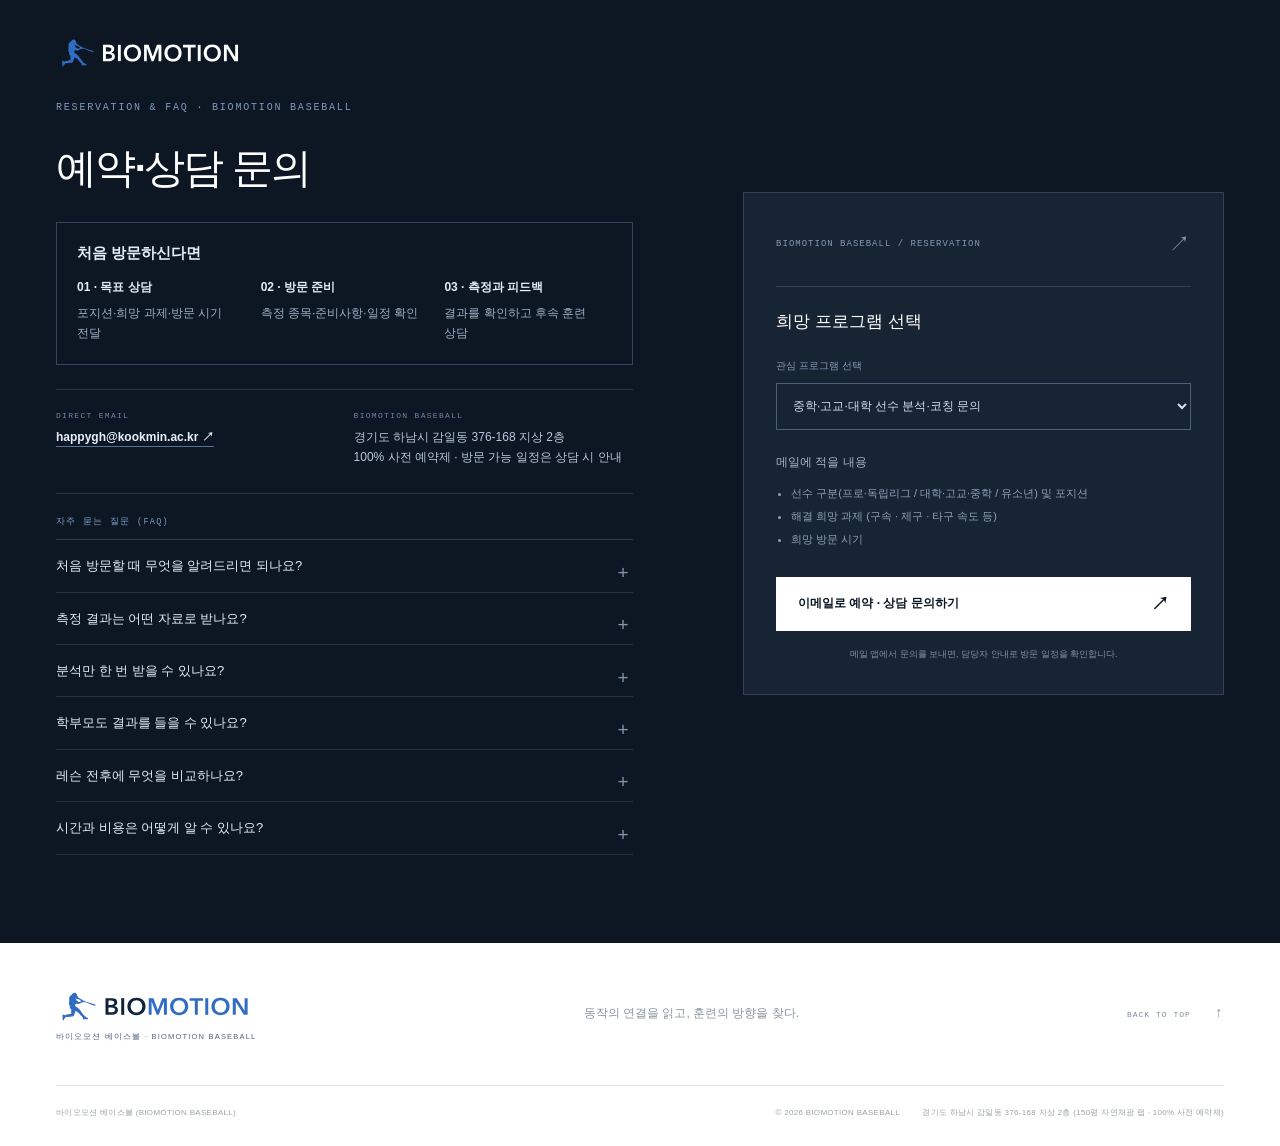
==== commit bdb82f19: "Add national, school team and professional player analysis experience" ====
--- a/index.html
+++ b/index.html
@@ -13,7 +13,7 @@
   <meta property="og:description" content="하남 감일센터 · 선수의 움직임을 읽고 훈련 과제를 찾는 3D 분석과 코칭">
   <meta property="og:image" content="https://biomotion.kr/assets/facility-interior-wide.jpg">
   <link rel="icon" href="assets/brand/biomotion-symbol.svg">
-  <link rel="stylesheet" href="center.css?v=20261107-energy-coaching">
+  <link rel="stylesheet" href="center.css?v=20261107-analysis-experience">
   <script src="center.js?v=20261107-energy-coaching" defer></script>
 </head>
 <body>
@@ -125,6 +125,16 @@
           <li><span>03 · 적용</span><strong>센터 안에서 직접 훈련</strong><p>선수에게 맞는 체력 트레이닝과 메카닉 큐·드릴을 코치와 함께 적용합니다.</p></li>
           <li><span>04 · 향상 확인</span><strong>자신의 전후 변화로 확인</strong><p>같은 조건에서 동작·에너지 전달·공 결과와 강점의 변화를 확인해 훈련을 유지·조정합니다.</p></li>
         </ol>
+        <section class="analysis-experience" id="experience" aria-labelledby="experience-heading">
+          <div class="experience-heading"><div><p class="mini-label">연구·현장 지원 경험</p><h3 id="experience-heading">전국 단위 측정부터 팀·프로선수 분석까지</h3></div><p>분석진이 현장에서 쌓은 경험을<br>선수별 분석과 피드백에 연결합니다.</p></div>
+          <article class="experience-national"><div><strong>2025</strong><span>전국 단위</span></div><div><h4>전국 고교 1학년 야구선수</h4><p>전수 바이오메카닉스 측정·분석 및 피드백 제공</p></div></article>
+          <div class="experience-records">
+            <article><span class="experience-period">2024–현재</span><h4>고려대 야구부</h4><p>바이오메카닉스 측정·분석 지원</p><a href="#case-study">현장 지원 사례 ↗</a></article>
+            <article><span class="experience-period">2026</span><h4>상동고 야구부</h4><p>바이오메카닉스 분석 제공</p></article>
+            <article><span class="experience-period">2026</span><h4>부산 지역 6개 고교</h4><p>고교 야구부 대상 바이오메카닉스 분석</p></article>
+            <article><span class="experience-period">프로선수 분석</span><h4>키움 히어로즈 소속 선수 등</h4><p>다수 프로선수에게 개인 맞춤 바이오메카닉스 분석 서비스 제공</p></article>
+          </div>
+        </section>
       </div>
       <div class="section-top">
         <div><p class="eyebrow">01 / FOR PLAYERS &amp; PARENTS</p><h2>선수와 학부모의 고민에서 시작합니다</h2></div>
--- a/center.css
+++ b/center.css
@@ -681,6 +681,23 @@
 .practice-loop li > span { display: block; font-size: 11px; color: #3f6695; margin-bottom: 7px; }
 .practice-loop strong { font-size: 15px; line-height: 1.65; color: #183b64; }
 .practice-loop p { margin-top: 8px; font-size: 13px; line-height: 1.85; color: #526a84; }
+.analysis-experience { margin-top: 32px; padding-top: 27px; border-top: 1px solid #d6dfea; }
+.experience-heading { display: flex; align-items: flex-end; justify-content: space-between; flex-wrap: wrap; gap: 13px 24px; margin-bottom: 17px; }
+.experience-heading .mini-label { color: #4774ab; margin-bottom: 7px; }
+.experience-heading h3 { font-size: 23px; line-height: 1.5; letter-spacing: -.6px; color: #153653; }
+.experience-heading > p { color: #61758d; font-size: 12px; line-height: 1.9; }
+.experience-national { display: grid; grid-template-columns: 96px minmax(0, 1fr); gap: 23px; align-items: center; padding: 21px 25px; background: #122d4b; color: #f1f6fc; }
+.experience-national > div:first-child { border-right: 1px solid #ffffff35; }
+.experience-national strong { display: block; color: #b5d2ff; font-family: var(--mono); font-size: 27px; line-height: 1.3; }
+.experience-national span { display: block; font-size: 11px; color: #bdcfe3; margin-top: 4px; }
+.experience-national h4 { font-size: 21px; line-height: 1.5; font-weight: 600; }
+.experience-national p { font-size: 14px; line-height: 1.8; color: #d6e3f2; margin-top: 5px; }
+.experience-records { display: grid; grid-template-columns: repeat(4, minmax(0, 1fr)); gap: 12px; margin-top: 12px; }
+.experience-records article { min-width: 0; padding: 18px 19px; background: #fff; border: 1px solid #d4dfec; }
+.experience-period { display: block; color: #4e739d; font-size: 11px; line-height: 1.5; margin-bottom: 9px; }
+.experience-records h4 { color: #1e416c; font-size: 17px; line-height: 1.55; margin-bottom: 8px; }
+.experience-records p { color: #526a84; font-size: 13px; line-height: 1.85; }
+.experience-records a { display: inline-flex; align-items: center; min-height: 44px; margin-top: 8px; font-size: 12px; color: #315f98; }
 .consumer-points { gap: 15px; }
 .consumer-points li { font-size: 13.5px; line-height: 1.9; }
 .consumer-points li strong { display: block; margin-bottom: 3px; font-size: 12px; }
@@ -714,6 +731,7 @@
 .energy-chain p { color: #53677e; font-size: 13px; line-height: 1.85; }
 .analysis-scope-note { border-left: 2px solid #8facce; padding: 10px 14px; margin-top: 20px; font-size: 12px; color: #60748a; line-height: 1.9; }
 @media (max-width: 1024px) {
+  .experience-records { grid-template-columns: repeat(2, minmax(0, 1fr)); }
   .practice-loop { grid-template-columns: repeat(2, minmax(0, 1fr)); }
   .analysis-grid { grid-template-columns: minmax(0, 1fr); }
   .energy-chain { grid-template-columns: repeat(3, minmax(0, 1fr)); }
@@ -721,6 +739,14 @@
   .capability-proof > div { grid-column: 1 / -1; }
 }
 @media (max-width: 680px) {
+  .experience-heading h3 { font-size: 21px; }
+  .experience-national { grid-template-columns: 65px minmax(0, 1fr); gap: 16px; padding: 19px 17px; }
+  .experience-national strong { font-size: 23px; }
+  .experience-national h4 { font-size: 18px; }
+  .experience-national p { font-size: 13px; }
+  .experience-records { gap: 10px; }
+  .experience-records article { padding: 15px 14px; }
+  .experience-records h4 { font-size: 15px; }
   #process > .wrap { grid-template-columns: repeat(2, minmax(0, 1fr)); gap: 18px; }
   .hero h1 { font-size: clamp(31px, 8.4vw, 43px); }
   .hero-promise { font-size: 14px; }
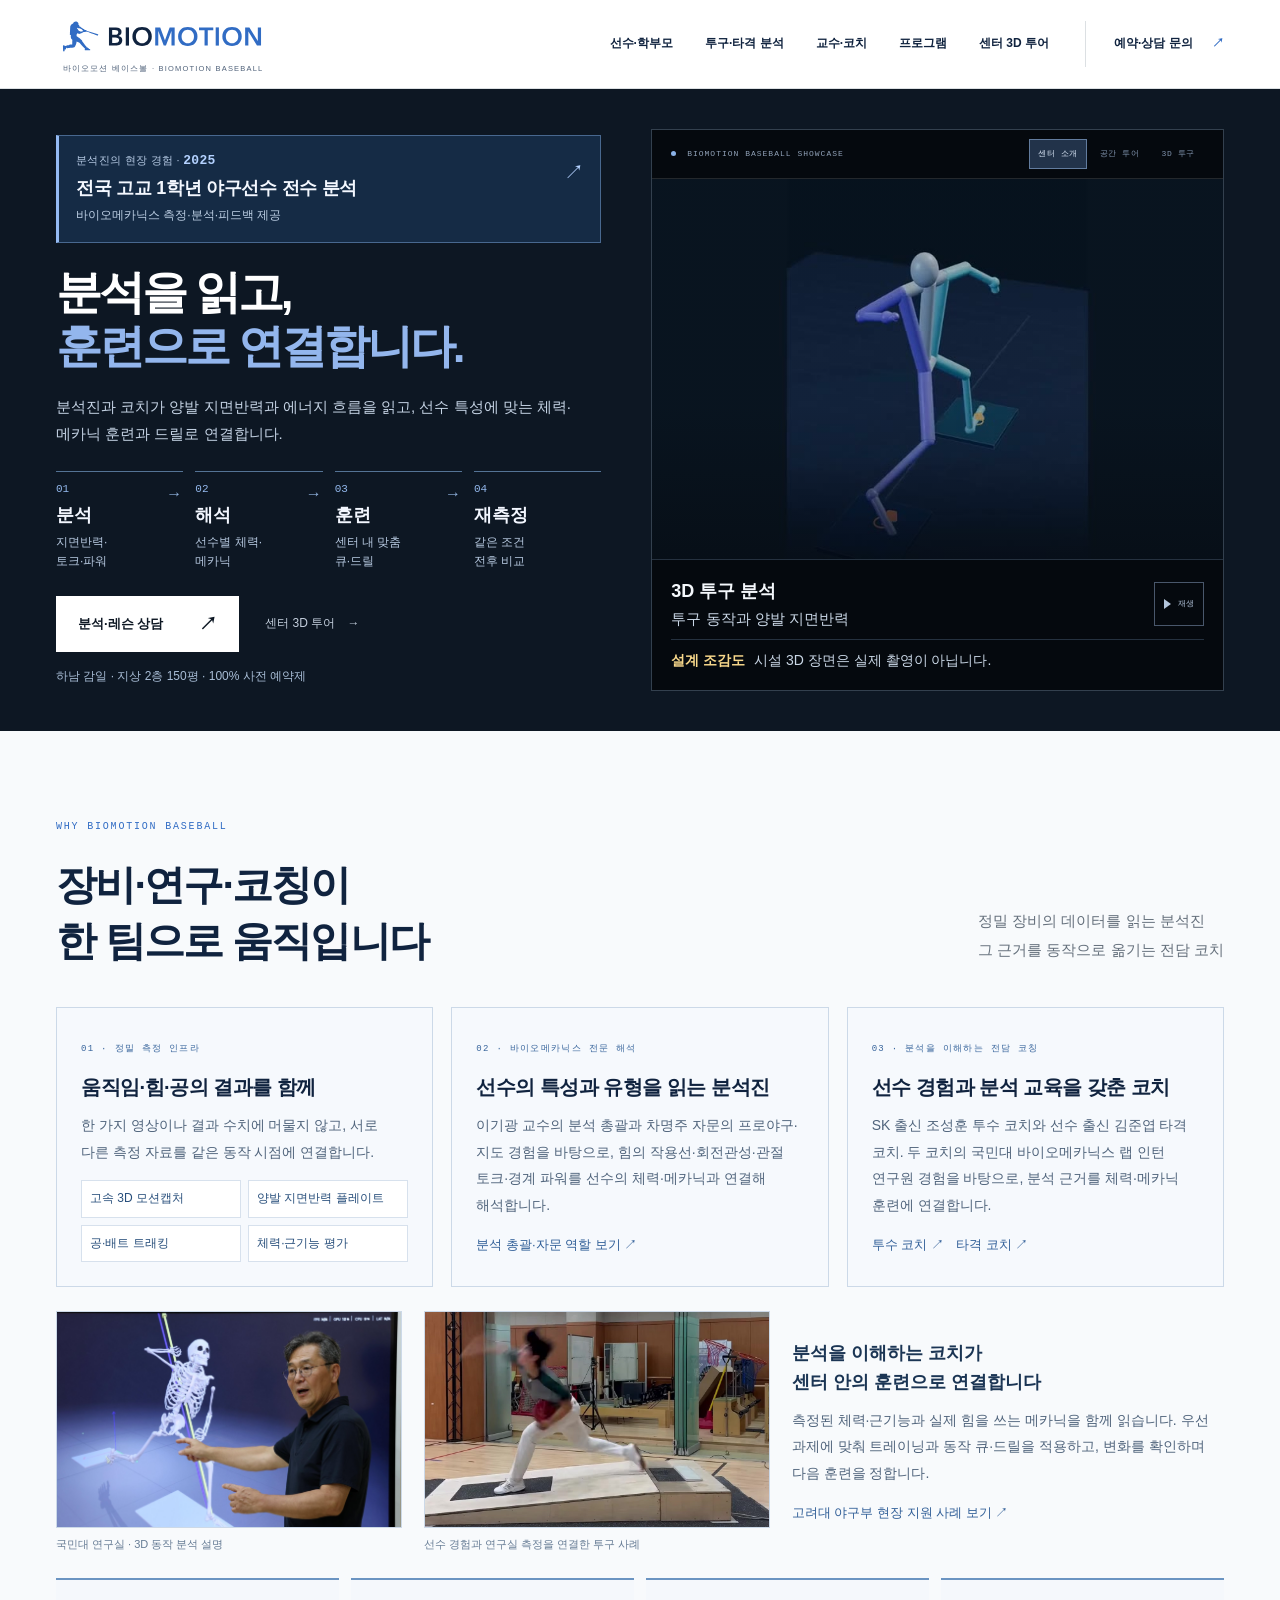
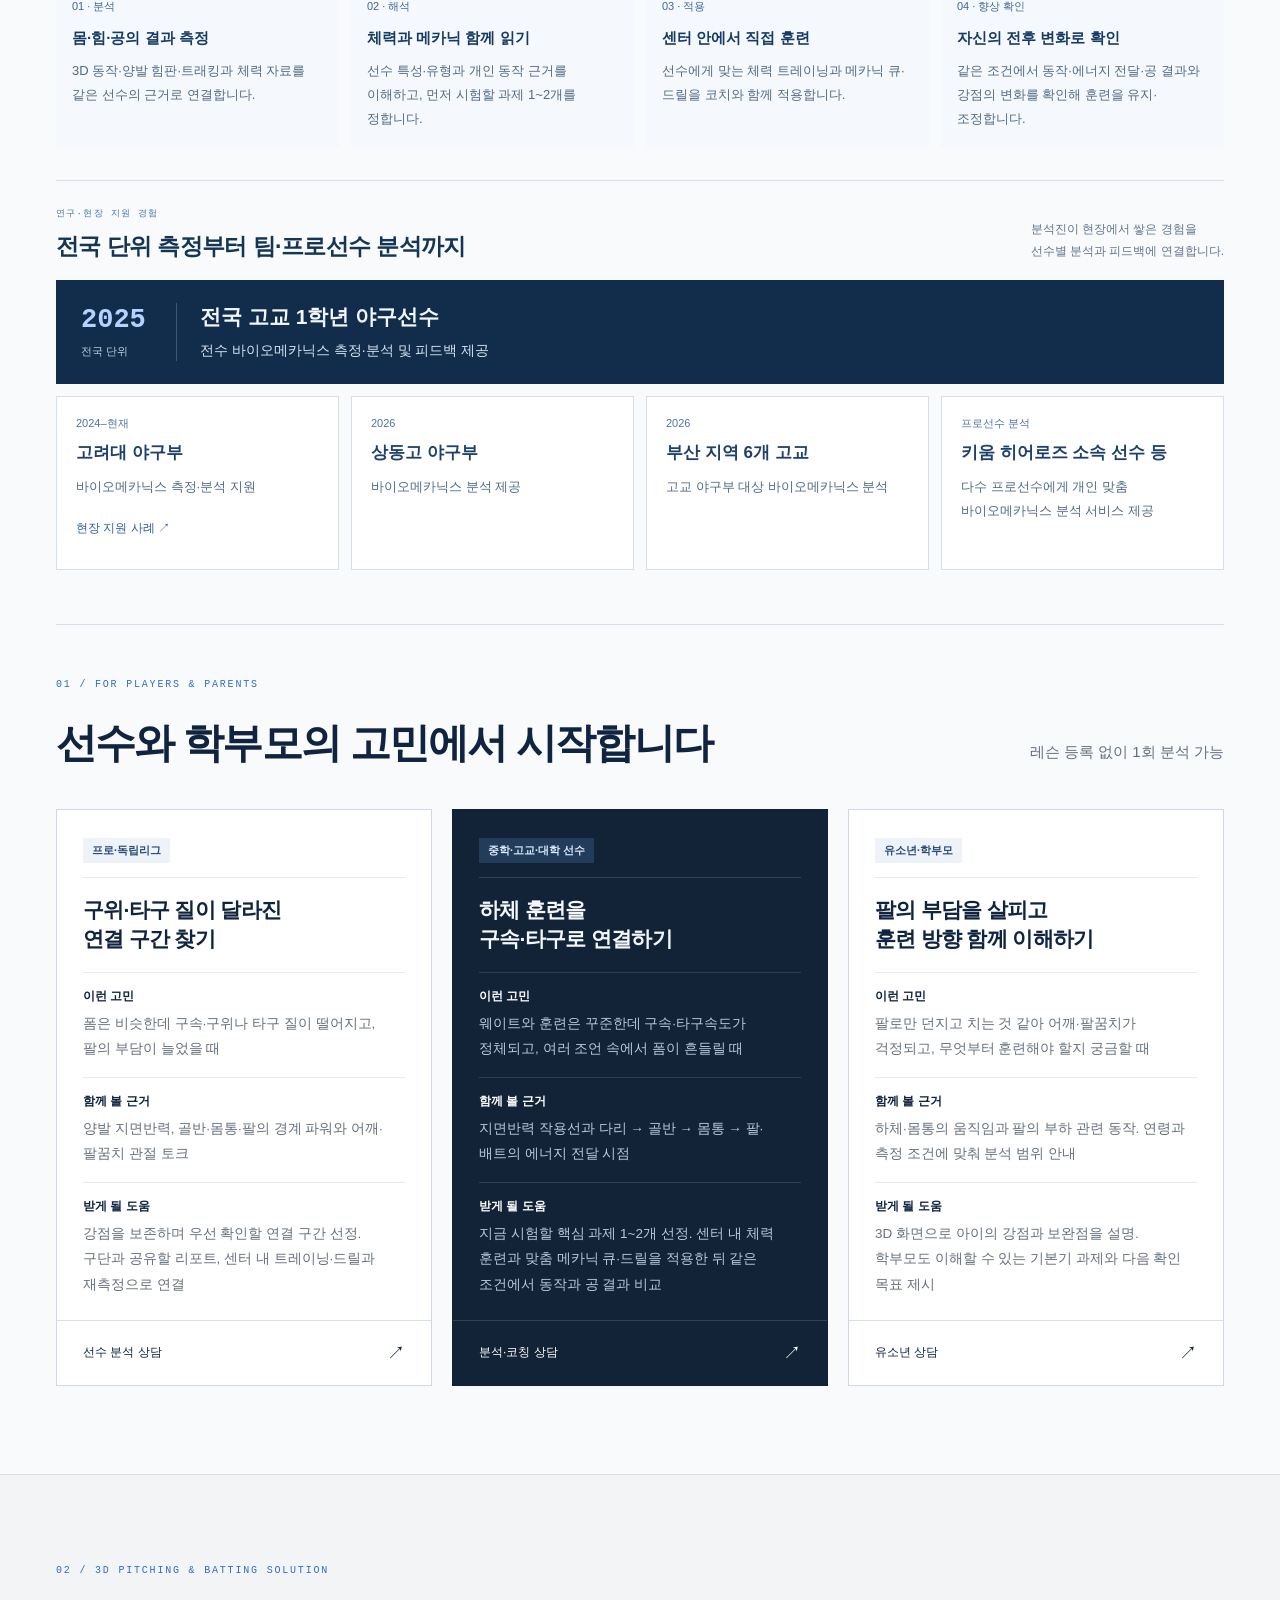
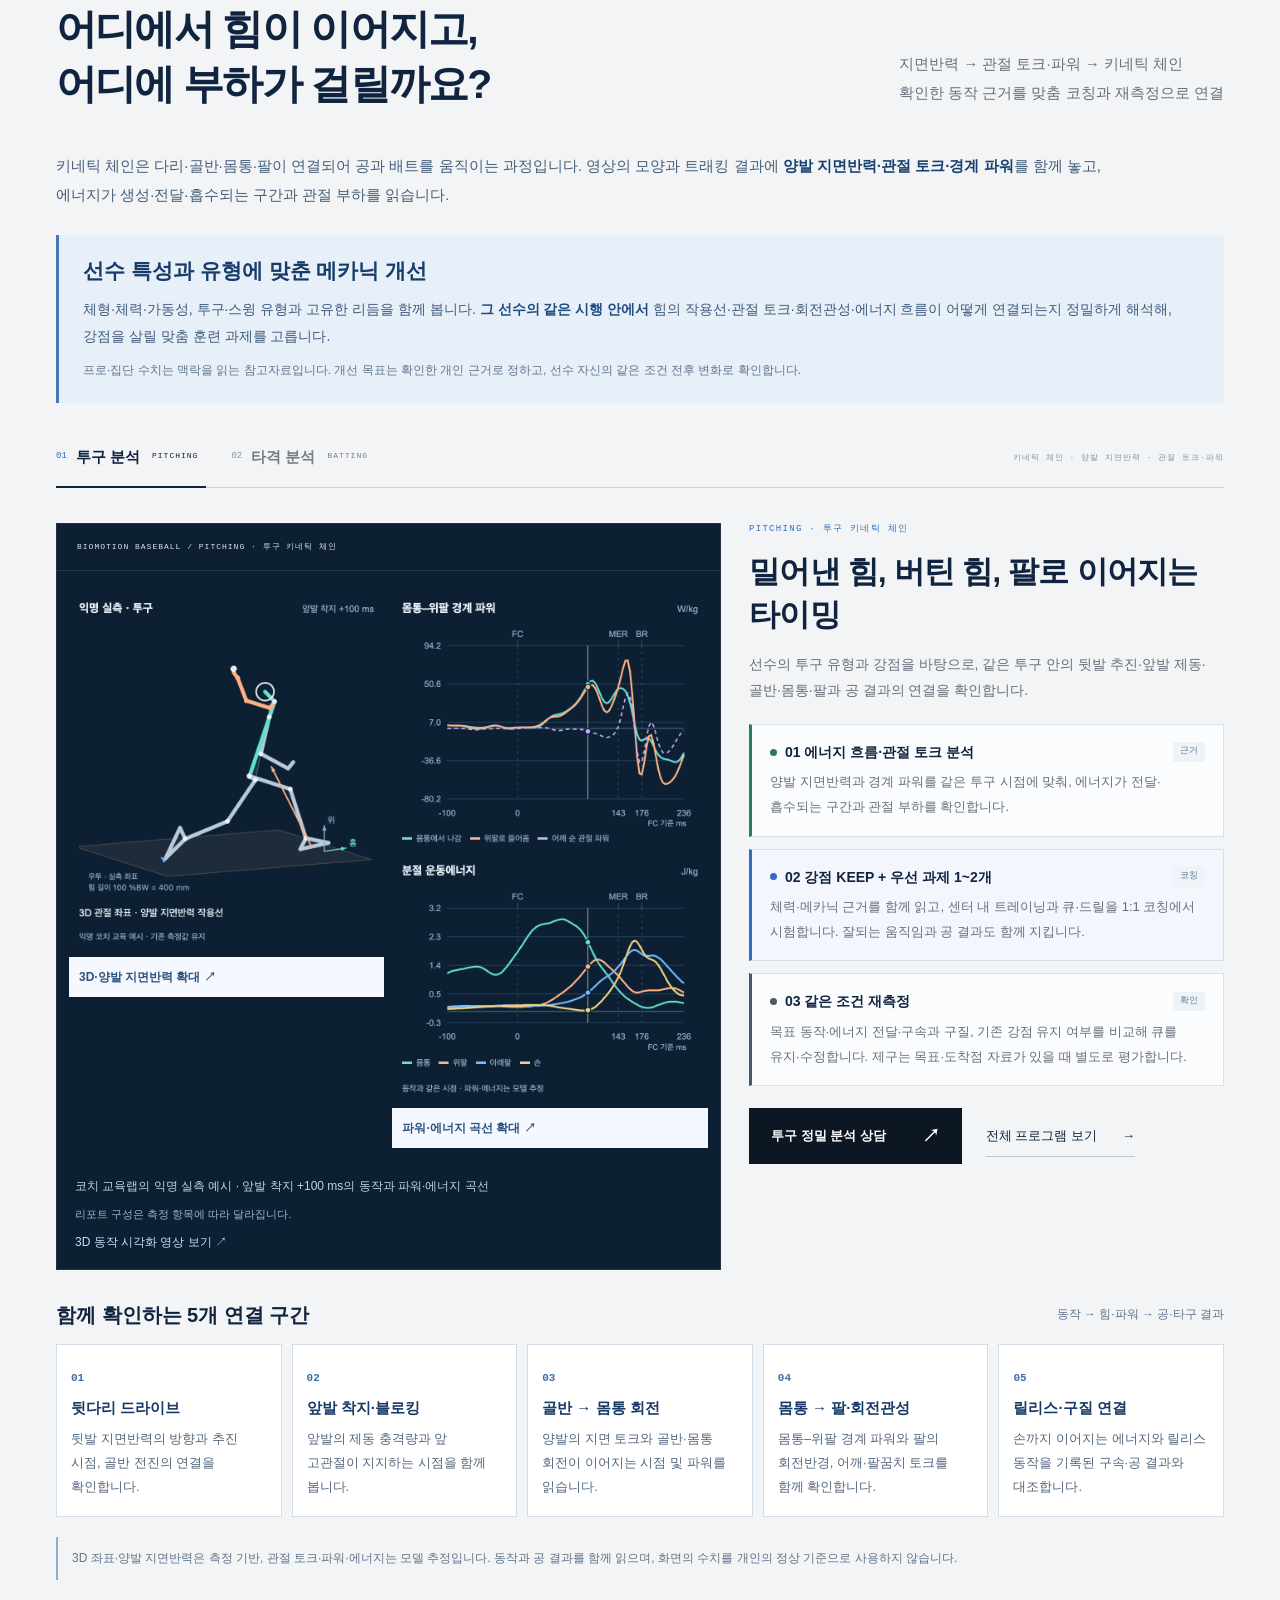
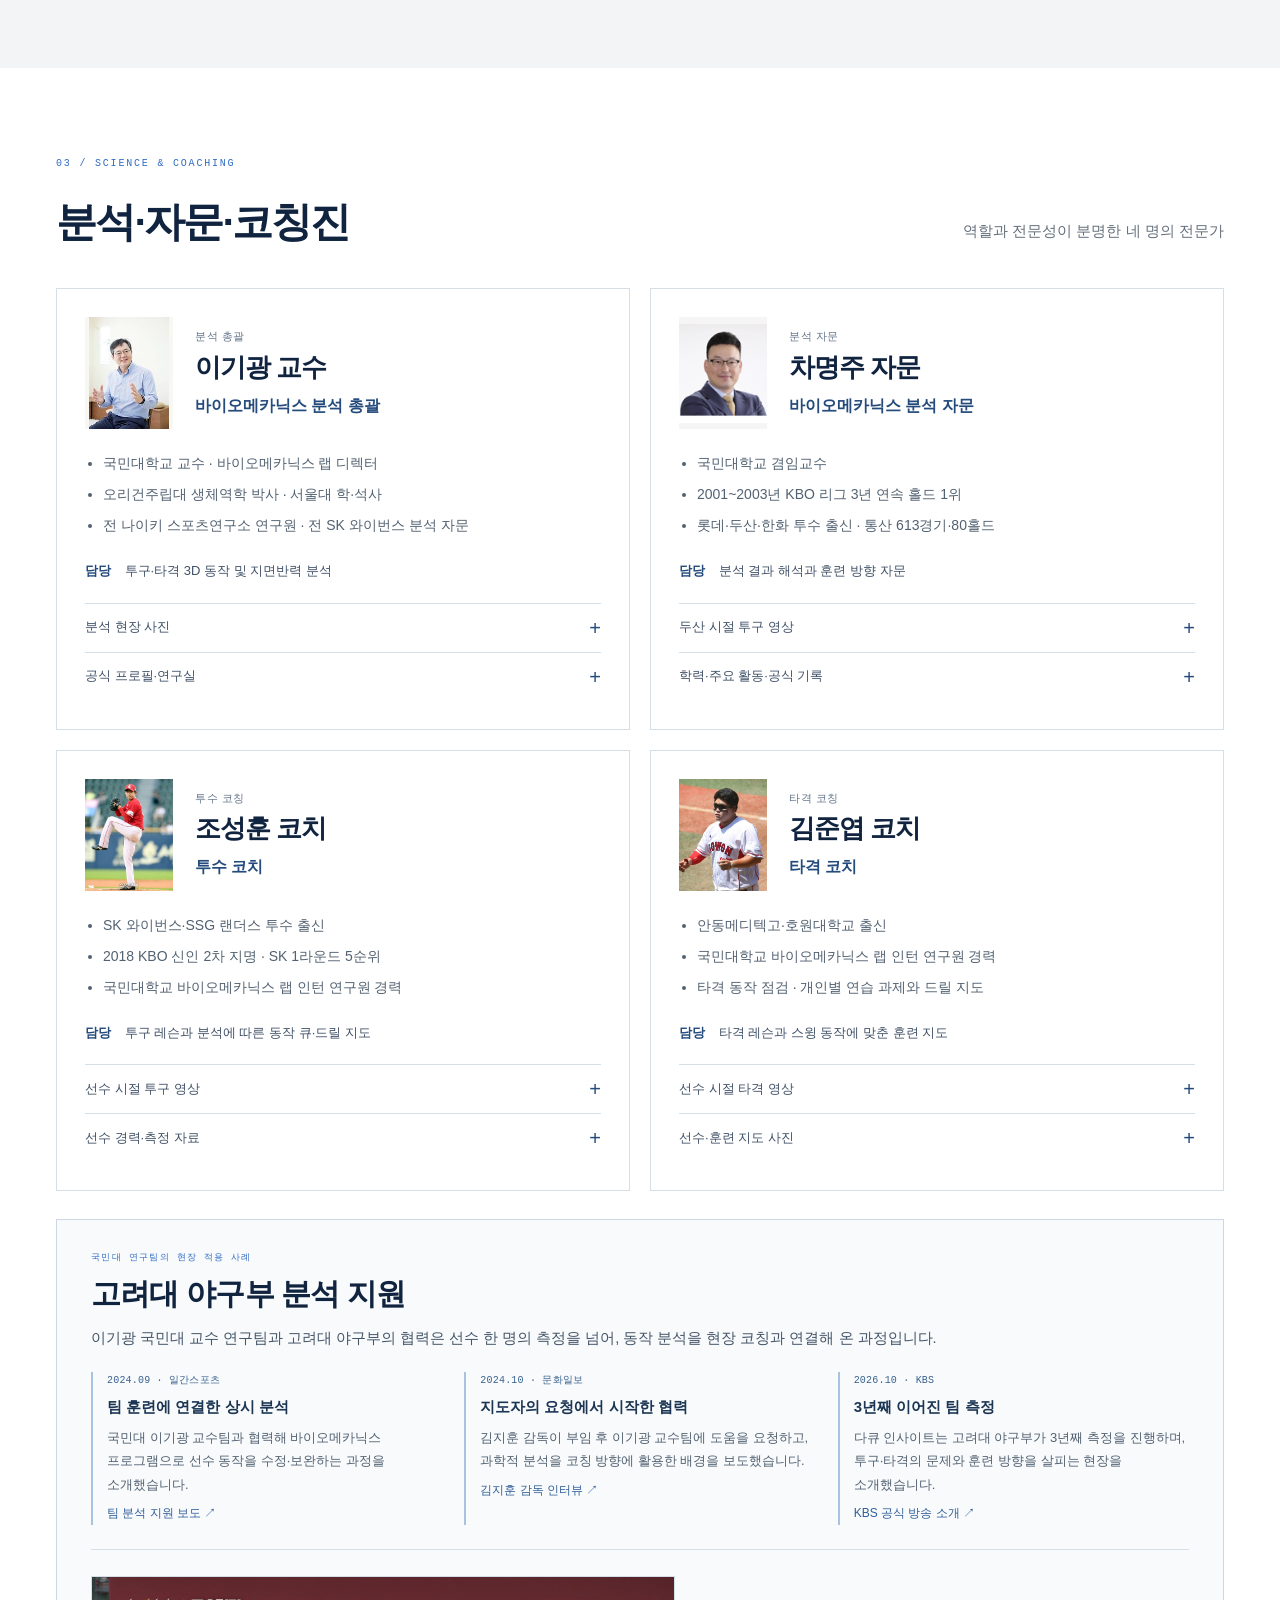
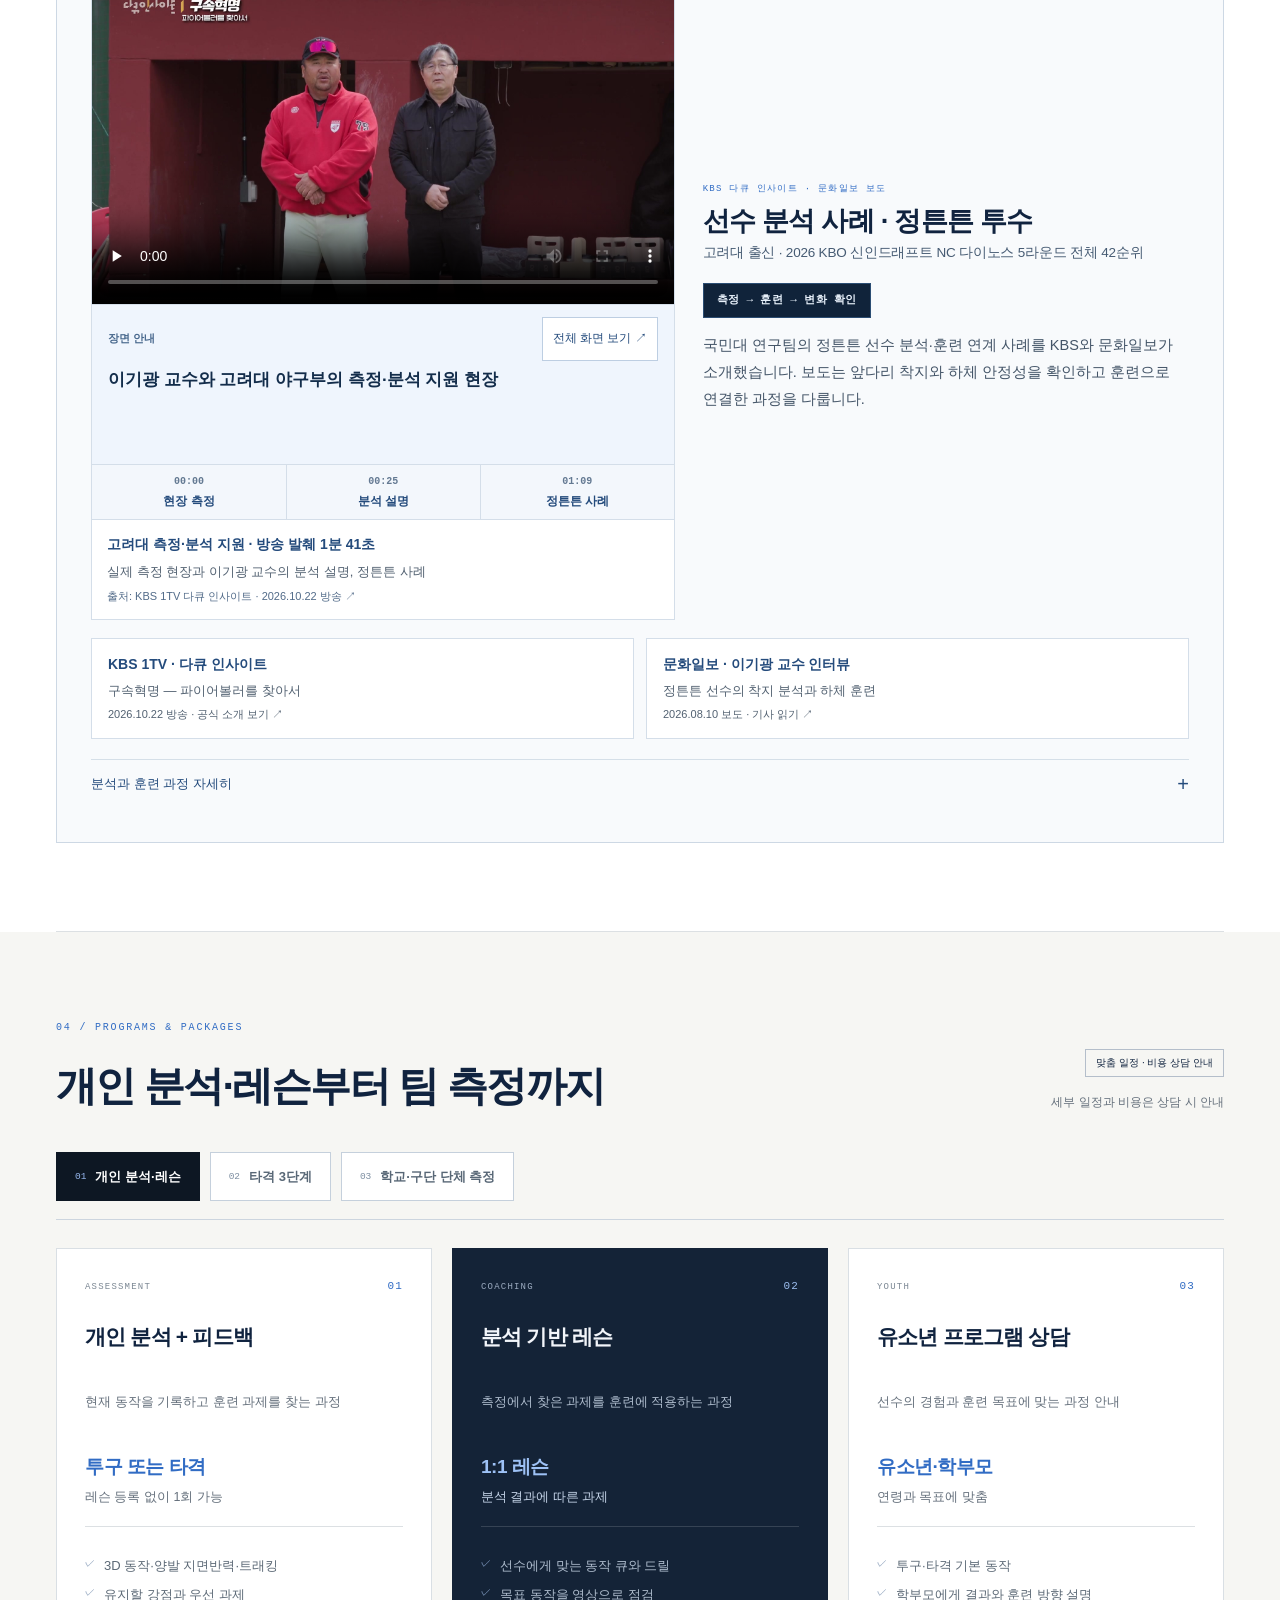
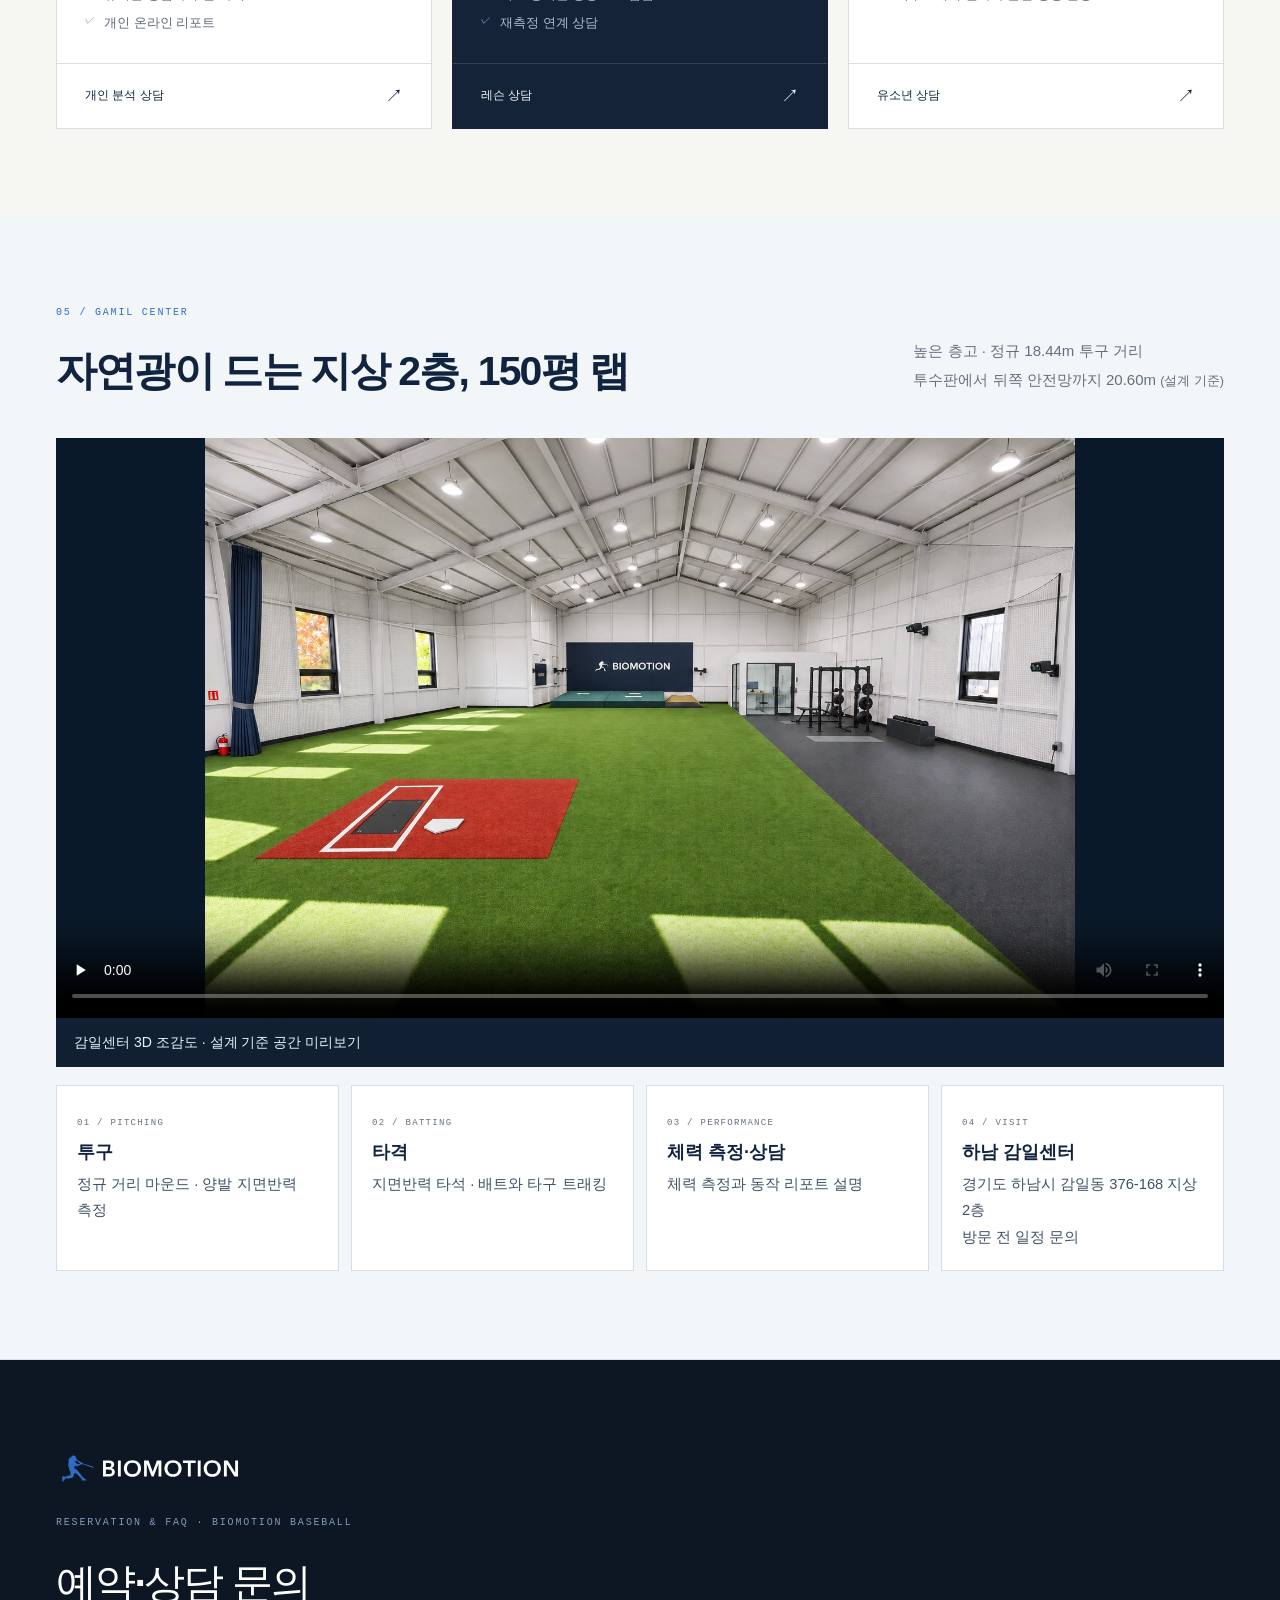
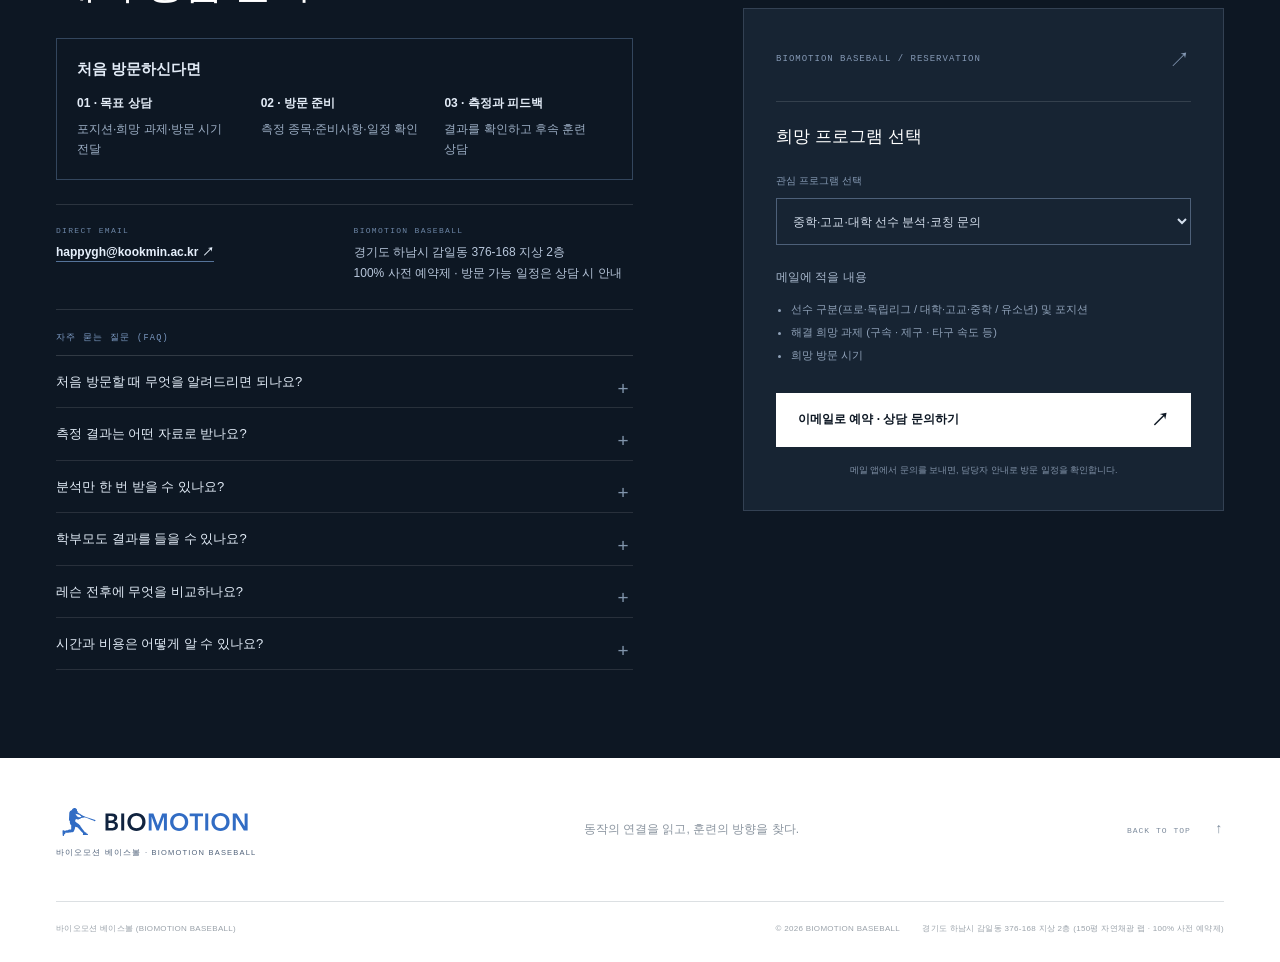
==== commit 772f5766: "Highlight nationwide analysis experience and applied coaching on homepage entry" ====
--- a/index.html
+++ b/index.html
@@ -13,7 +13,7 @@
   <meta property="og:description" content="하남 감일센터 · 선수의 움직임을 읽고 훈련 과제를 찾는 3D 분석과 코칭">
   <meta property="og:image" content="https://biomotion.kr/assets/facility-interior-wide.jpg">
   <link rel="icon" href="assets/brand/biomotion-symbol.svg">
-  <link rel="stylesheet" href="center.css?v=20261107-analysis-experience">
+  <link rel="stylesheet" href="center.css?v=20261107-hero-proof-coaching">
   <script src="center.js?v=20261107-energy-coaching" defer></script>
 </head>
 <body>
@@ -44,14 +44,22 @@
   <section class="hero" id="intro">
     <div class="wrap hero-grid">
       <div class="hero-copy">
-        <p class="eyebrow"><span class="accent-line"></span> BIOMOTION BASEBALL · 하남 감일센터</p>
+        <a class="hero-experience" href="#experience">
+          <span class="hero-experience-label">분석진의 현장 경험 <span aria-hidden="true">·</span> <b>2025</b></span>
+          <strong>전국 고교 1학년 야구선수 전수 분석</strong>
+          <span class="hero-experience-detail">바이오메카닉스 측정·분석·피드백 제공</span>
+          <span class="hero-experience-arrow" aria-hidden="true">↗</span>
+        </a>
         <h1>분석을 읽고,<br><em>훈련으로 연결합니다.</em></h1>
-        <p class="hero-promise">분석을 이해하는 코치가 선수 특성과 유형에 맞춰 체력·메카닉을 해석하고, 센터 안의 트레이닝·드릴과 재측정까지 연결합니다.</p>
-        <ul class="hero-bullet-summary" aria-label="센터 핵심 안내">
-          <li><strong>키네틱 체인 에너지 분석</strong> · 양발 지면반력 → 관절 토크·파워 → 몸과 팔·배트의 에너지 흐름</li>
-          <li><strong>힘의 연결과 관절 부하 확인</strong> · 3D 동작과 공·타구 결과를 같은 시점에 비교</li>
-          <li><strong>우선 과제 1~2개를 1:1 코칭으로</strong> · 강점을 살린 큐·드릴 적용과 같은 조건 재측정</li>
-        </ul>
+        <p class="hero-promise">분석진과 코치가 양발 지면반력과 에너지 흐름을 읽고, 선수 특성에 맞는 체력·메카닉 훈련과 드릴로 연결합니다.</p>
+        <div class="hero-path" id="process" aria-label="분석, 해석, 훈련, 재측정으로 이어지는 4단계">
+          <ol>
+            <li><span class="mono">01</span><strong>분석</strong><span>지면반력·<br>토크·파워</span></li>
+            <li><span class="mono">02</span><strong>해석</strong><span>선수별 체력·<br>메카닉</span></li>
+            <li><span class="mono">03</span><strong>훈련</strong><span>센터 내 맞춤<br>큐·드릴</span></li>
+            <li><span class="mono">04</span><strong>재측정</strong><span>같은 조건<br>전후 비교</span></li>
+          </ol>
+        </div>
         <div class="hero-actions">
           <a class="button button-white" href="#contact">분석·레슨 상담 <span aria-hidden="true">↗</span></a>
           <a class="hero-secondary" href="#facility">센터 3D 투어 <span aria-hidden="true">→</span></a>
@@ -87,17 +95,6 @@
       </figure>
     </div>
 
-    <div class="pillars-strip" id="process" aria-label="바이오모션 베이스볼 4단계 프로세스">
-      <div class="wrap">
-        <div><span class="mono">STEP 01</span><div><strong>측정</strong><span>3D 동작 · 양발 지면반력 · 공·배트 트래킹 동기화</span></div></div>
-        <i aria-hidden="true">→</i>
-        <div><span class="mono">STEP 02</span><div><strong>분석</strong><span>키네틱 체인 에너지 흐름 · 관절 토크·경계 파워</span></div></div>
-        <i aria-hidden="true">→</i>
-        <div><span class="mono">STEP 03</span><div><strong>코칭</strong><span>강점 KEEP · 우선 과제 1~2개 · 맞춤 큐·드릴 시험</span></div></div>
-        <i aria-hidden="true">→</i>
-        <div><span class="mono">STEP 04</span><div><strong>재측정</strong><span>같은 조건의 에너지 전달 · 구속·타구 변화 확인</span></div></div>
-      </div>
-    </div>
   </section>
 
   <!-- 01. CONSUMER SOLUTIONS (Pro & Independent / High School & Elite / Parents & Youth) -->
--- a/center.css
+++ b/center.css
@@ -889,3 +889,49 @@
     padding: 22px 20px 24px;
   }
 }
+/* Make the national experience and applied coaching loop visible on entry. */
+.hero-grid { padding-block: 40px; align-items: center; }
+.hero-experience { display: block; position: relative; padding: 15px 38px 16px 17px; margin-bottom: 23px; border: 1px solid #48688f; border-left: 3px solid #94baf3; background: #152b45; color: #f4f8ff; }
+.hero-experience-label { display: block; color: #b5c9e3; font-size: 11px; line-height: 1.5; letter-spacing: .3px; margin-bottom: 5px; }
+.hero-experience-label b { color: #b4d2ff; font-family: var(--mono); font-size: 13px; font-weight: 600; }
+.hero-experience > strong { display: block; font-size: 18px; line-height: 1.55; font-weight: 650; letter-spacing: -.3px; word-break: keep-all; }
+.hero-experience-detail { display: block; color: #bdcfe4; font-size: 12px; line-height: 1.65; margin-top: 3px; word-break: keep-all; }
+.hero-experience-arrow { position: absolute; right: 16px; top: 18px; font-size: 20px; color: #b4d2ff; }
+.hero-experience:hover { background: #1a3555; border-color: #94baf3; }
+.hero-experience:focus-visible { outline: 2px solid #d0e1ff; outline-offset: 4px; }
+.hero h1 { font-size: clamp(36px, 3.6vw, 54px); }
+#process.hero-path { margin-top: 23px; }
+.hero-path ol { display: grid; grid-template-columns: repeat(4, minmax(0, 1fr)); gap: 12px; list-style: none; margin: 0; padding: 0; }
+.hero-path li { position: relative; min-width: 0; border-top: 1px solid #547395; padding-top: 9px; }
+.hero-path .mono { display: block; color: #92b7eb; font-size: 11px; line-height: 1.5; }
+.hero-path strong { display: block; color: #f3f7ff; font-size: 18px; line-height: 1.5; margin: 4px 0; font-weight: 650; }
+.hero-path li:not(:last-child)::after { content: '→'; position: absolute; right: 1px; top: 8px; color: #8dafdb; font-size: 16px; }
+.hero-path li > span:last-child { display: block; color: #b6c8df; font-size: 12px; line-height: 1.65; word-break: keep-all; }
+.hero-actions { margin-top: 24px; }
+.hero-location-note { margin-top: 14px; }
+@media (max-width: 1100px) and (min-width: 681px) {
+  .hero-grid { grid-template-columns: minmax(0, 1.1fr) minmax(0, 1fr); gap: 26px; }
+  .hero-experience > strong { font-size: 16px; }
+  .hero h1 { font-size: clamp(31px, 4vw, 40px); letter-spacing: -1.6px; }
+  .hero-promise { font-size: 14px; }
+  .hero-path ol { gap: 9px; }
+  .hero-path strong { font-size: 16px; }
+}
+@media (max-width: 680px) {
+  .hero-grid { padding-top: 25px; padding-bottom: 30px; gap: 26px; }
+  .hero-experience { padding: 12px 30px 13px 13px; margin-bottom: 20px; }
+  .hero-experience > strong { font-size: 15px; }
+  .hero-experience-label { font-size: 10px; margin-bottom: 4px; }
+  .hero-experience-detail { font-size: 12px; }
+  .hero-experience-arrow { top: 13px; right: 11px; font-size: 18px; }
+  .hero h1 { font-size: clamp(29px, 8.2vw, 39px); letter-spacing: -1.8px; }
+  .hero-promise { font-size: 14px; line-height: 1.8; margin-top: 15px; }
+  #process.hero-path { margin-top: 20px; }
+  .hero-path ol { gap: 9px; }
+  .hero-path strong { font-size: 16px; margin: 4px 0; }
+  .hero-path .mono { font-size: 10px; }
+  .hero-path li > span:last-child { font-size: 12px; }
+  .hero-path li:not(:last-child)::after { font-size: 13px; }
+  .hero-actions { margin-top: 21px; gap: 19px; }
+  .hero-location-note { font-size: 11px; margin-top: 13px; }
+}
